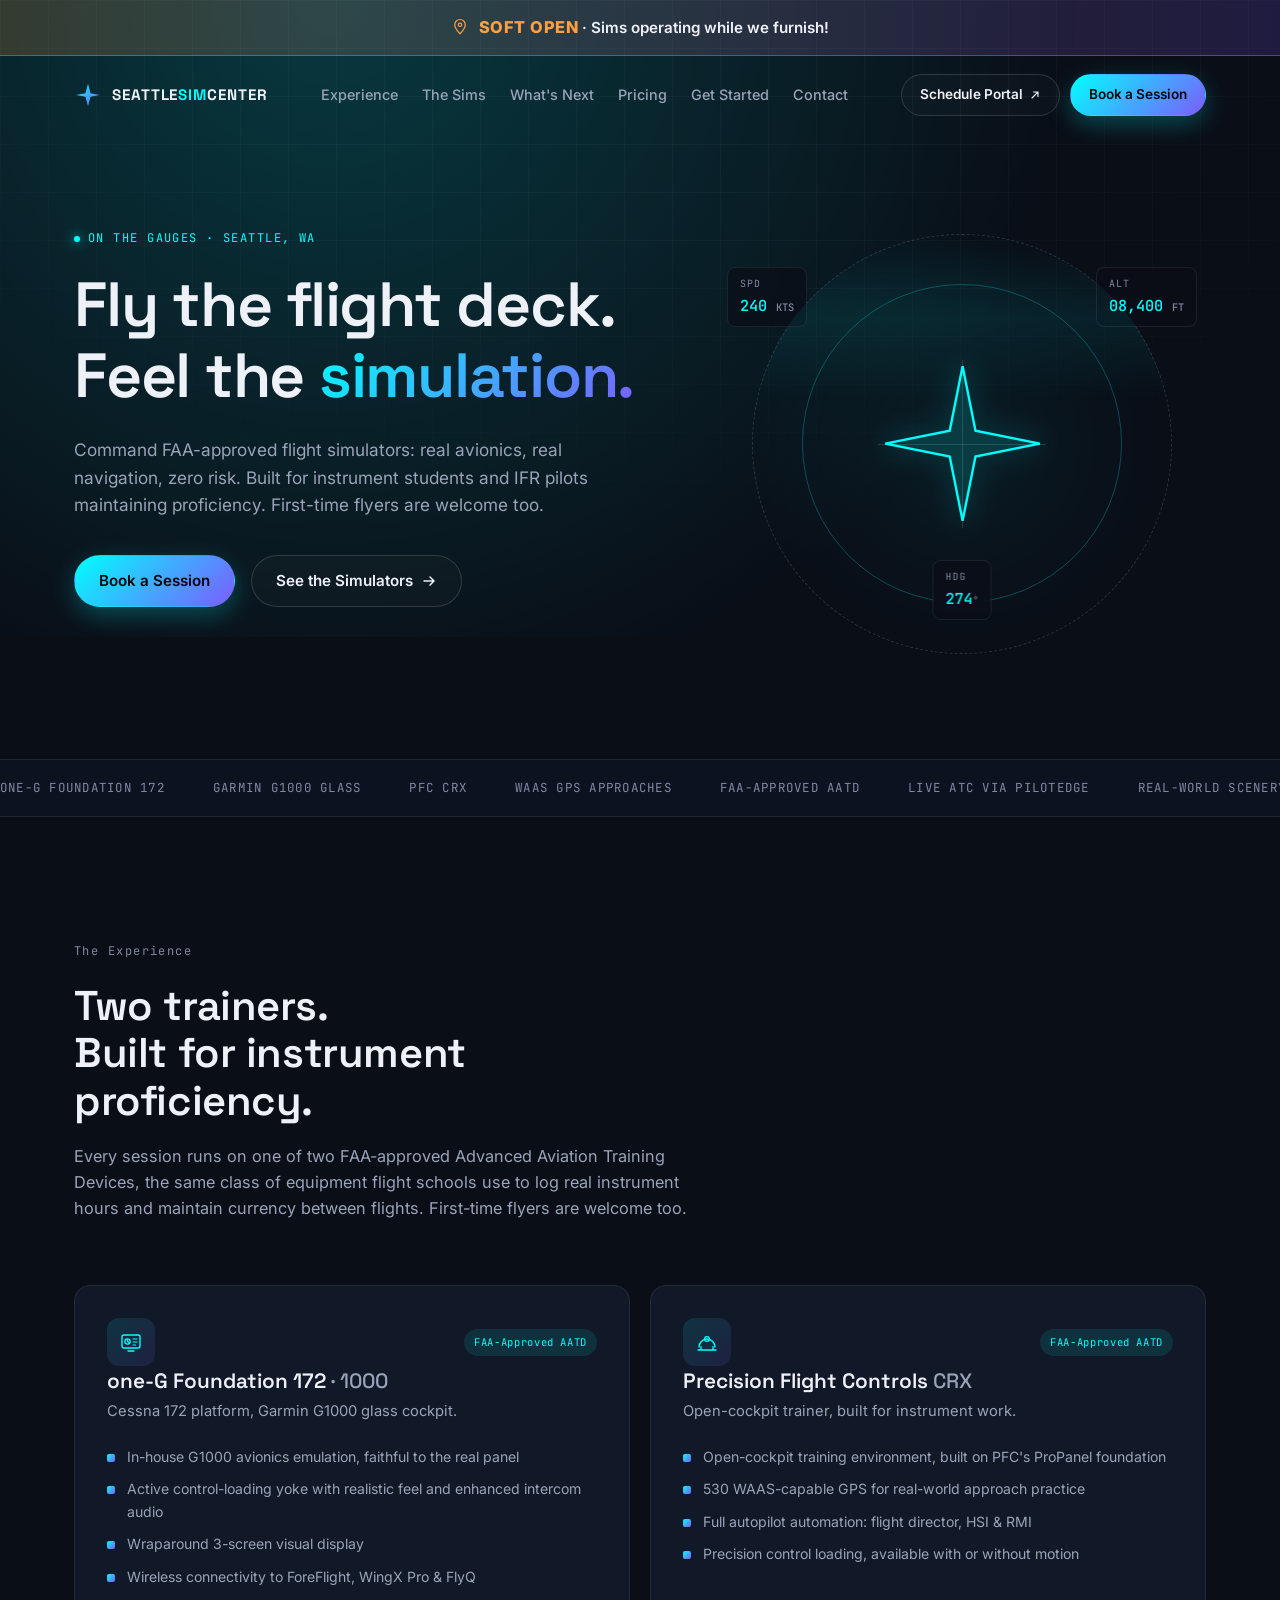
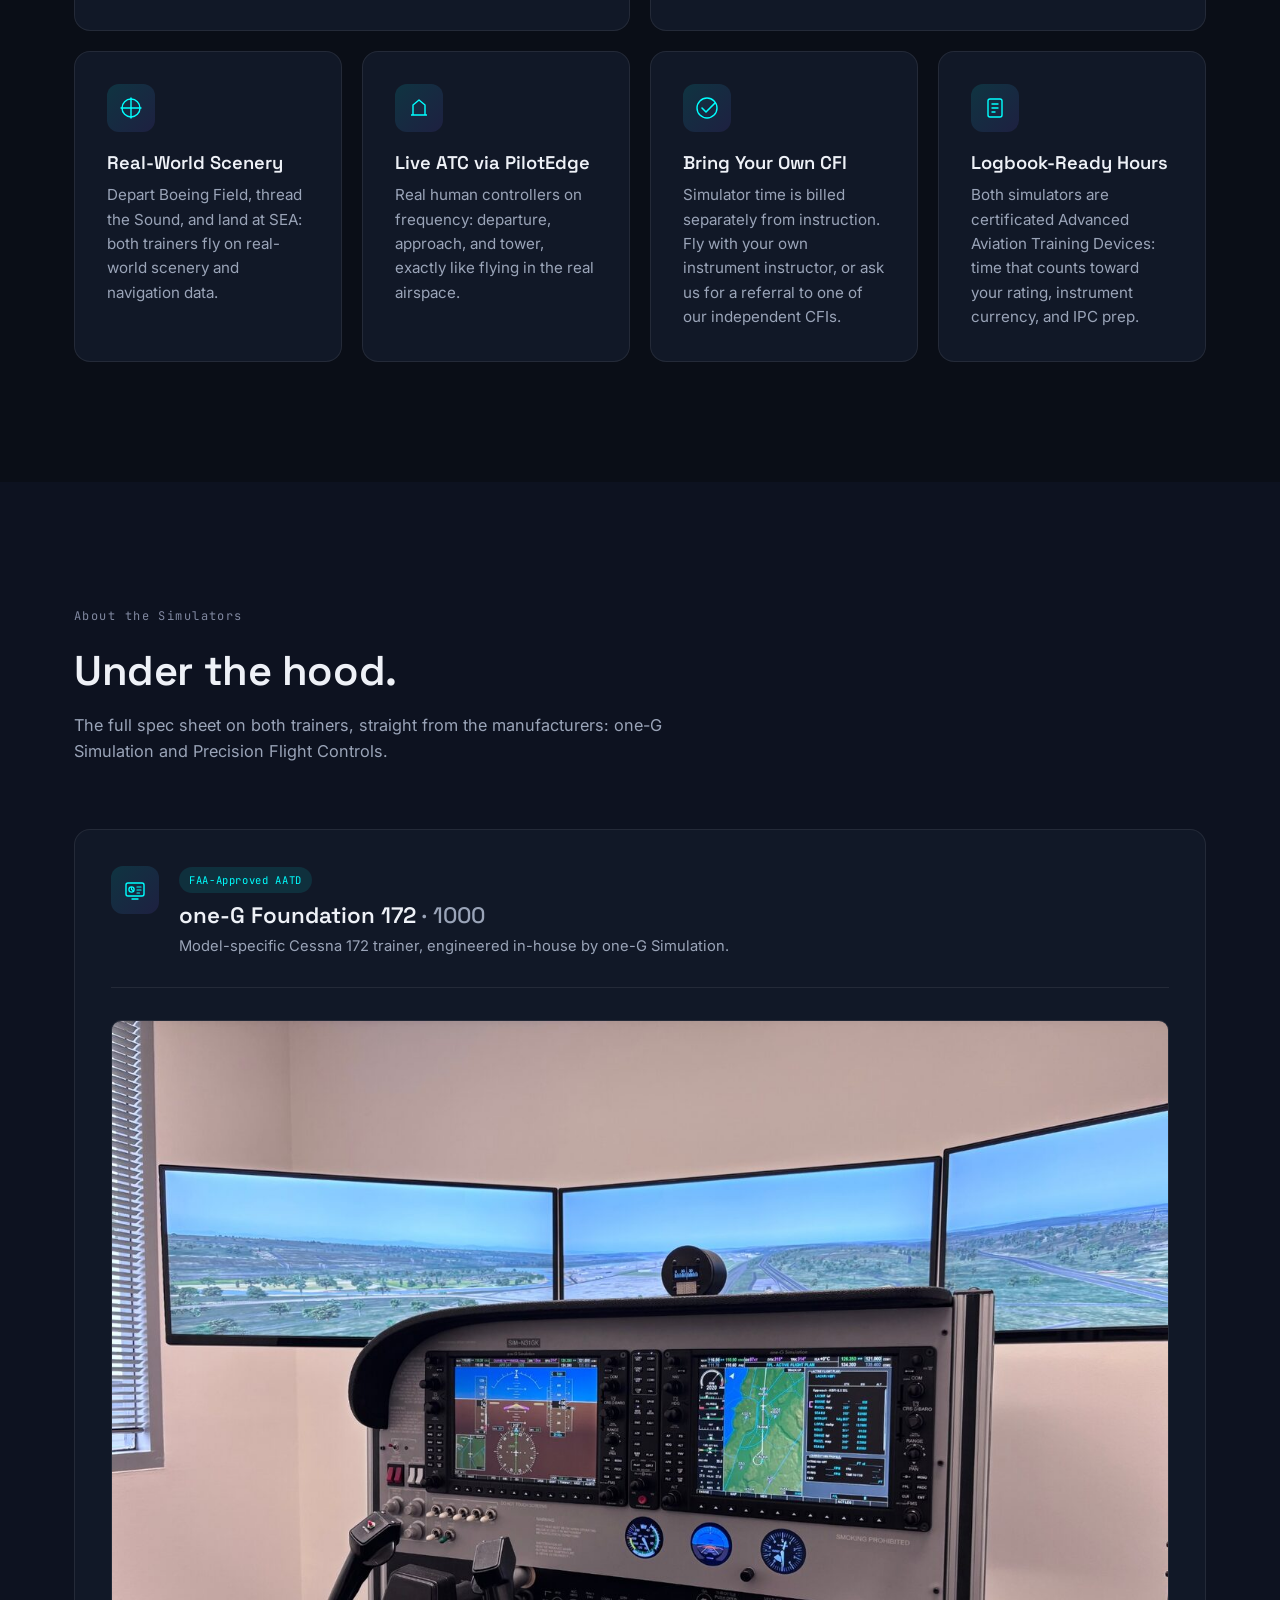
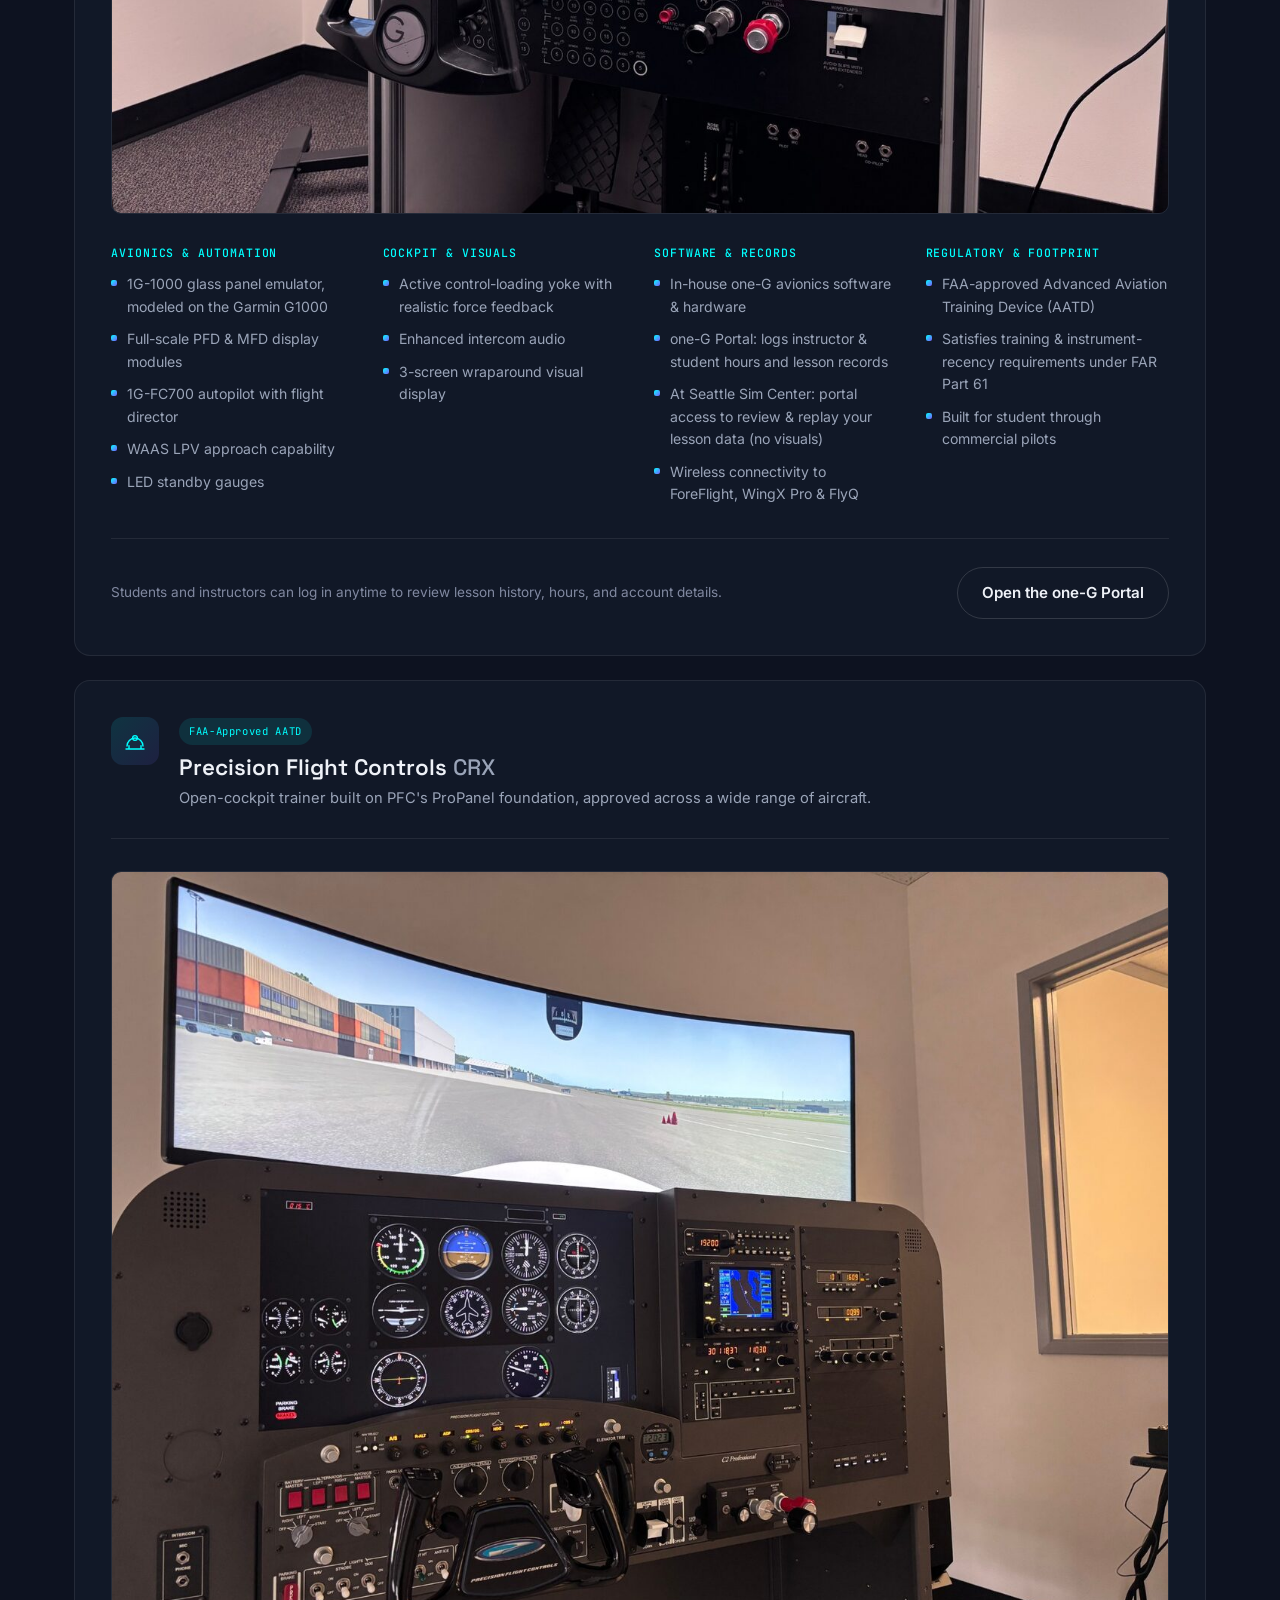
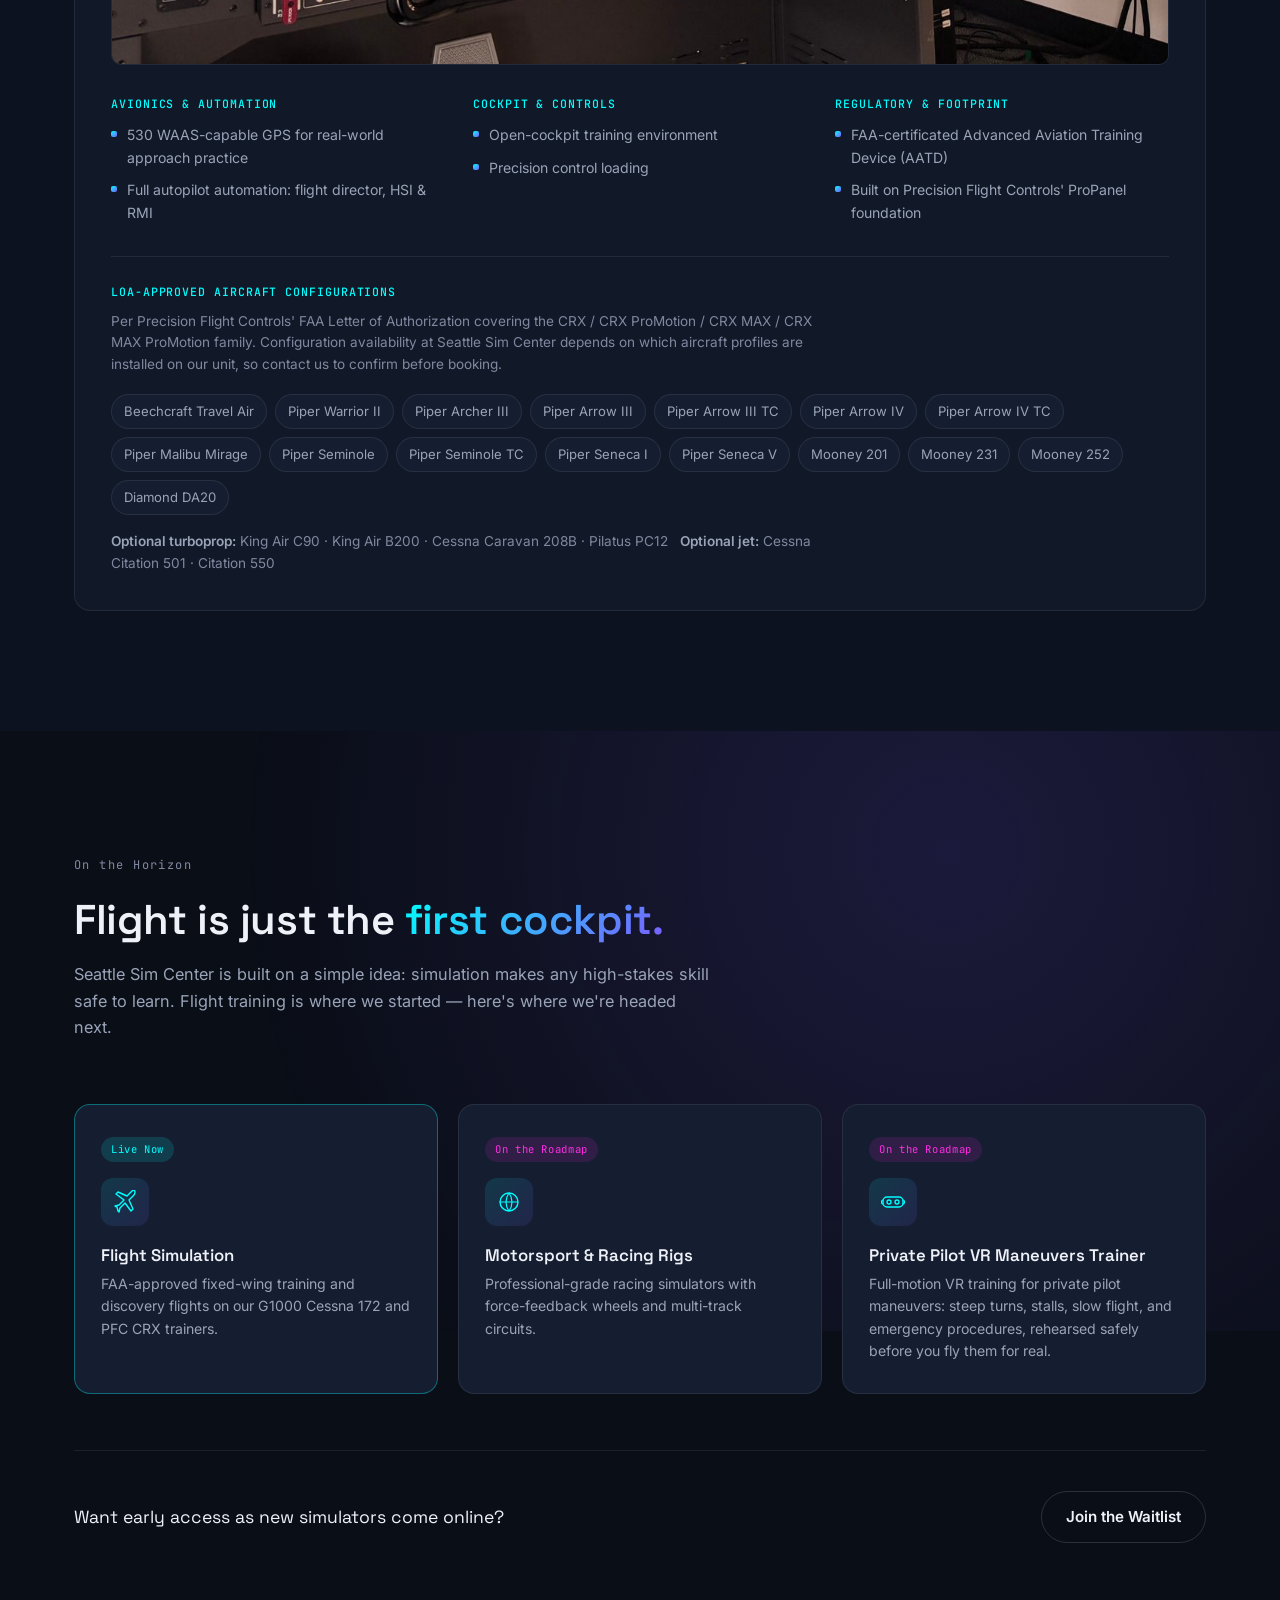
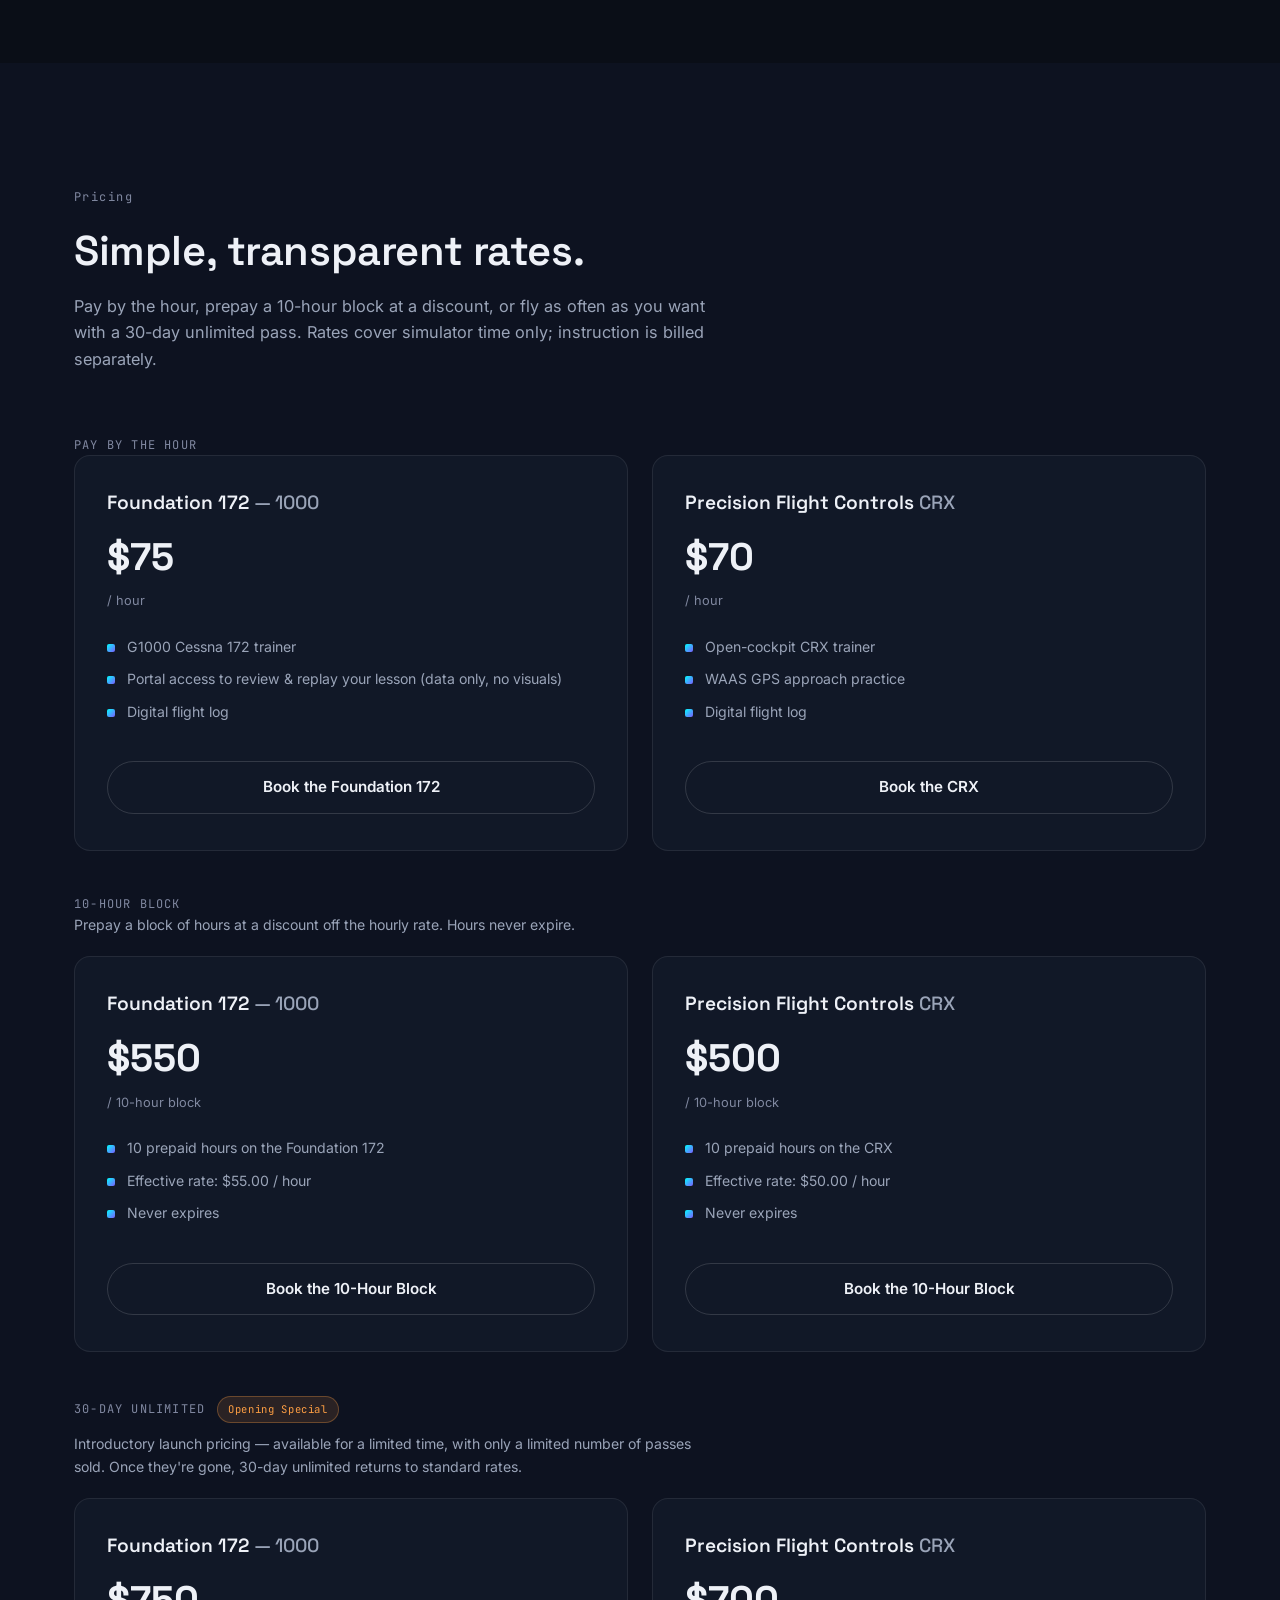
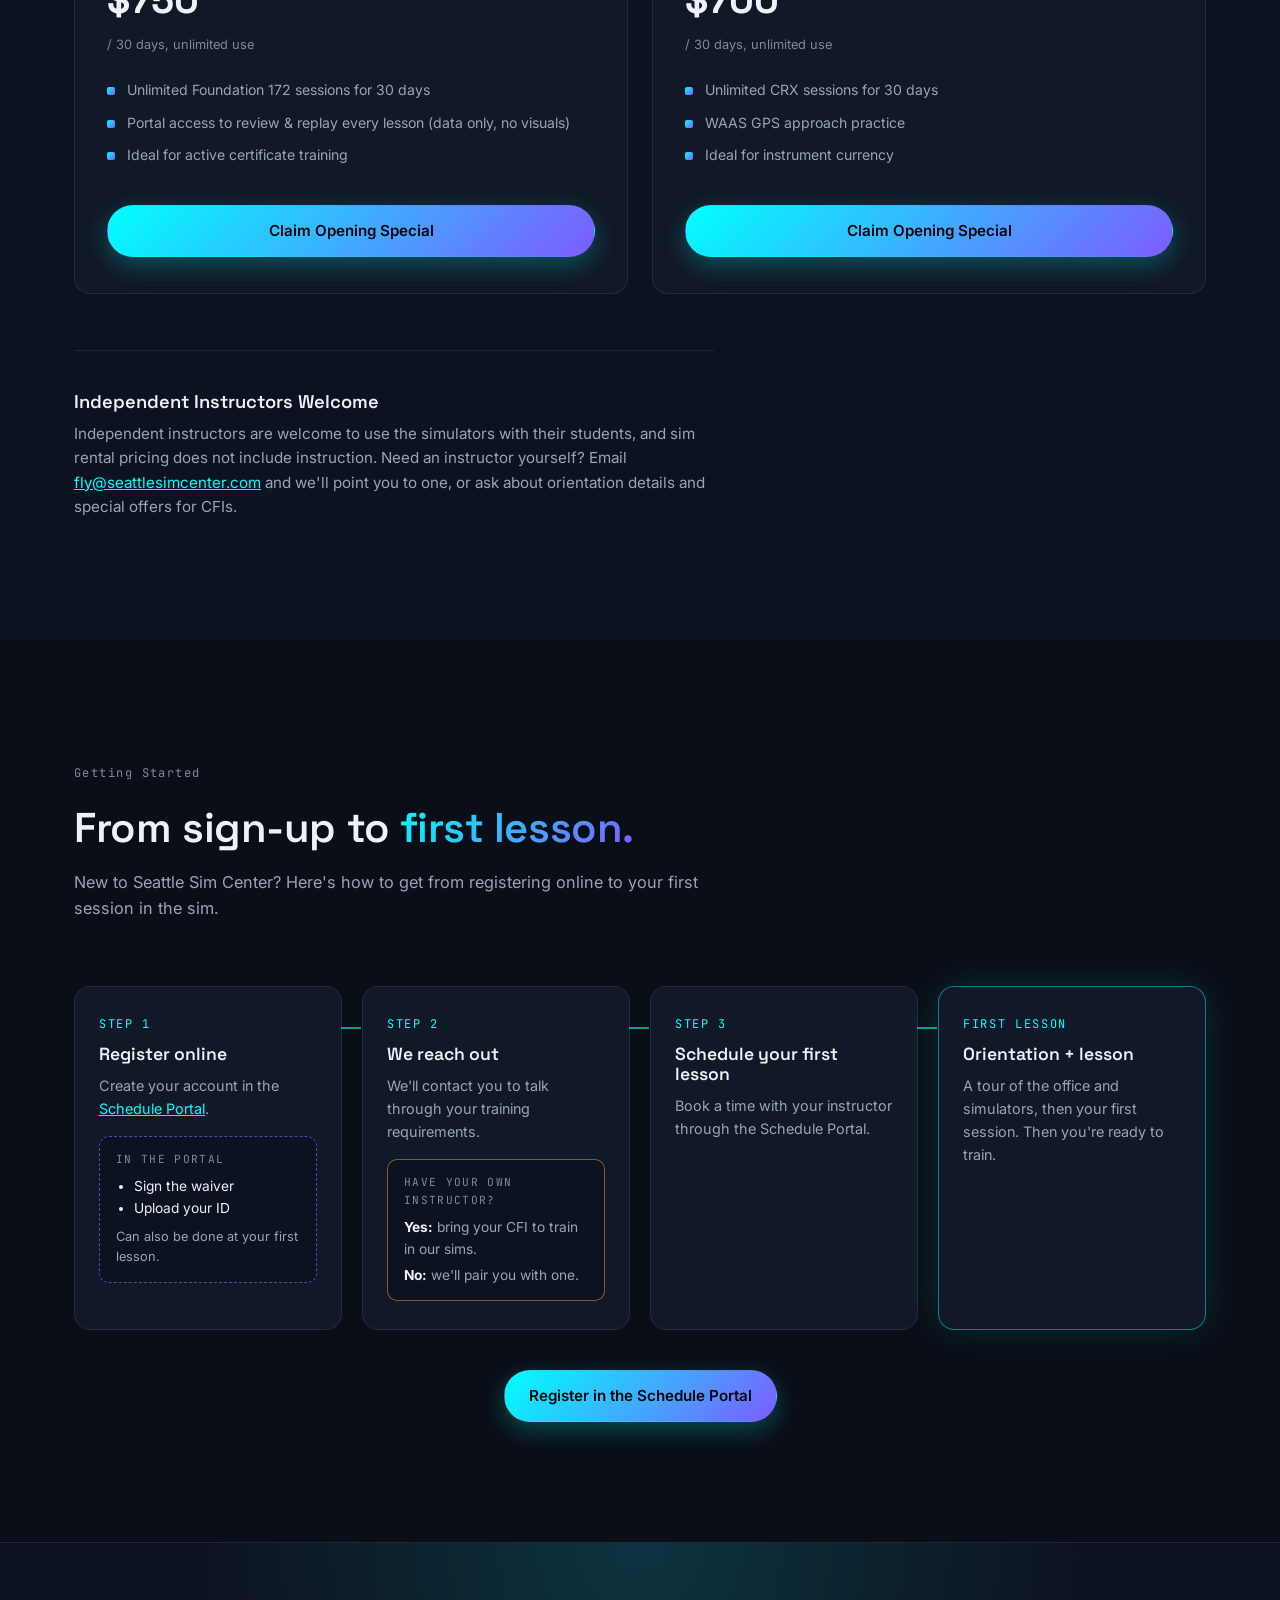
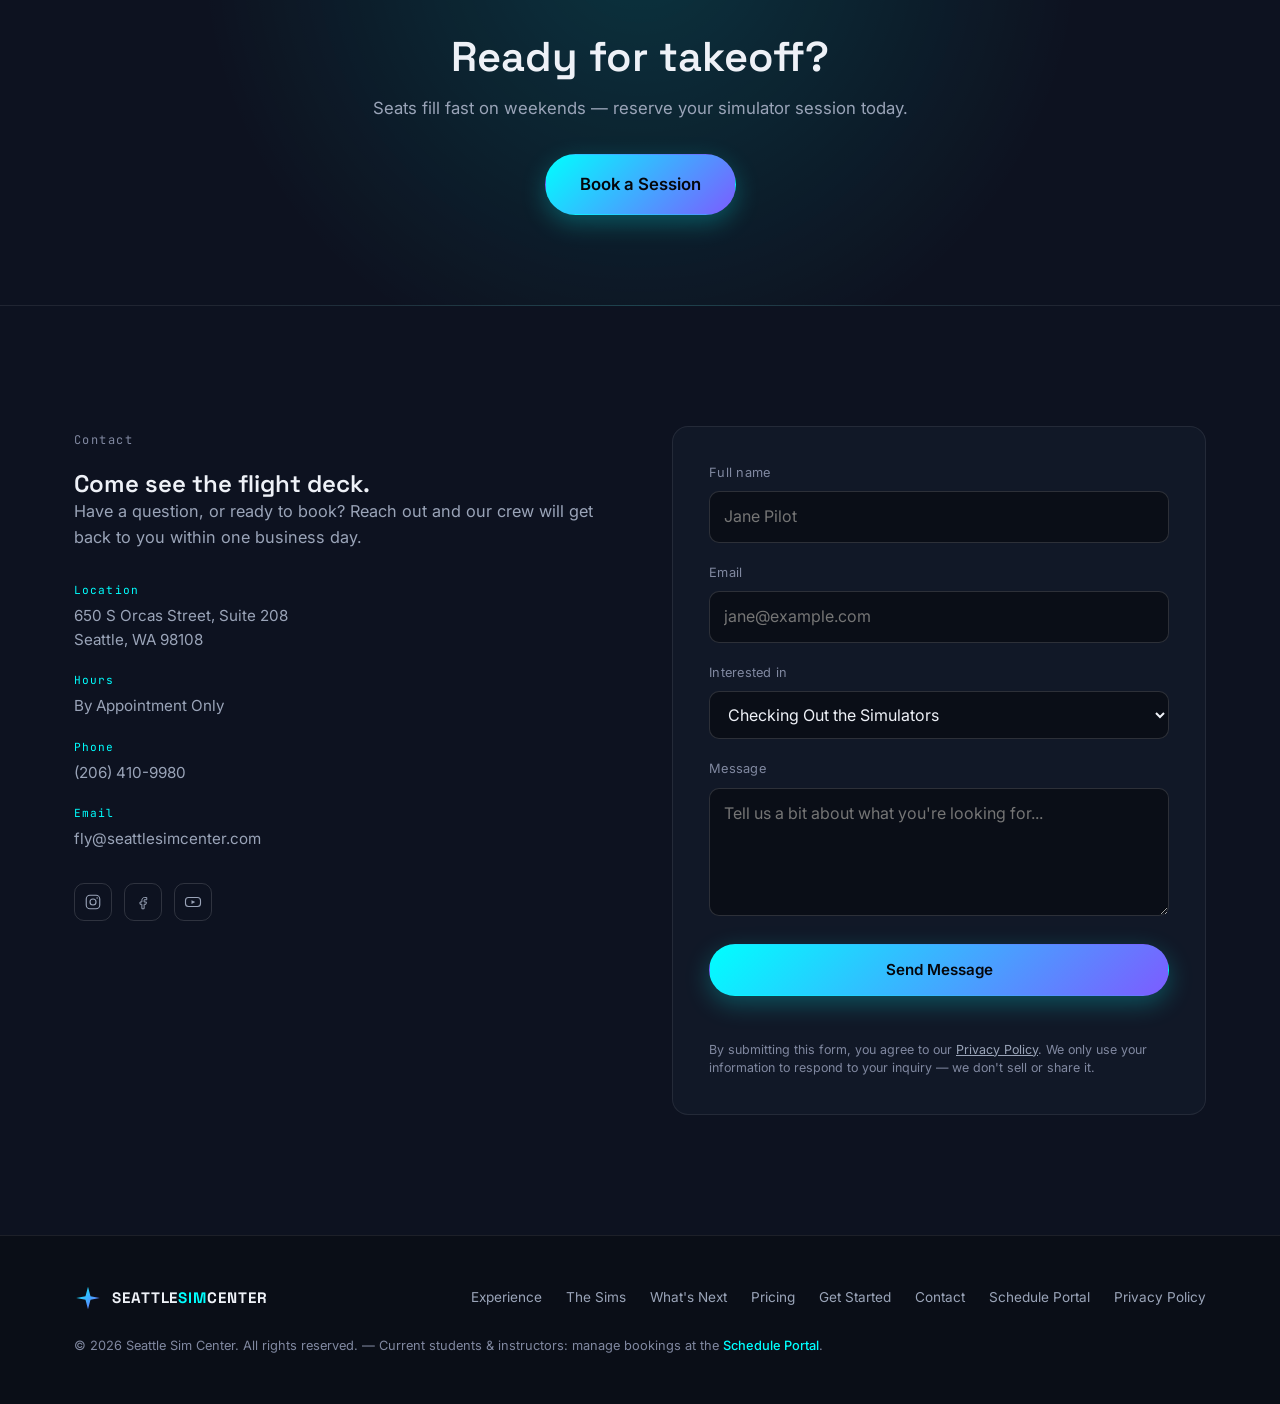
==== index.html @ 00d0ea6f "Add Getting Started section showing the new student sign-up flow Co-Authored-By: Claude Opus 5.5 <no" ====
<!doctype html>
<html lang="en">
<head>
<meta charset="UTF-8" />
<meta name="viewport" content="width=device-width, initial-scale=1.0" />
<title>Seattle Sim Center | Instrument Flight Simulator Training</title>
<meta name="description" content="Seattle Sim Center offers FAA-approved flight simulator training built for instrument students and IFR-rated pilots maintaining proficiency, with discovery flights available too — more simulator experiences on the horizon." />
<link rel="icon" href="data:image/svg+xml,%3Csvg xmlns='http://www.w3.org/2000/svg' viewBox='0 0 100 100'%3E%3Crect width='100' height='100' rx='20' fill='%230a0e17'/%3E%3Cpath d='M50 15 L58 45 L88 50 L58 55 L50 85 L42 55 L12 50 L42 45 Z' fill='%2300ffff'/%3E%3C/svg%3E" />
<link rel="preconnect" href="https://fonts.googleapis.com" />
<link rel="preconnect" href="https://fonts.gstatic.com" crossorigin />
<link href="https://fonts.googleapis.com/css2?family=Space+Grotesk:wght@400;500;600;700&family=Inter:wght@400;500;600;700&family=JetBrains+Mono:wght@400;500&display=swap" rel="stylesheet" />
<link rel="stylesheet" href="styles.css" />
</head>
<body>

<div class="grid-overlay" aria-hidden="true"></div>

<!-- Temporary — remove once furnishing is complete -->
<div class="announce-bar" id="announce-bar" role="note">
  <div class="container announce-inner">
    <svg class="announce-icon" width="18" height="18" viewBox="0 0 24 24" fill="none" aria-hidden="true">
      <path d="M12 21s7-7.2 7-12A7 7 0 105 9c0 4.8 7 12 7 12z" stroke="currentColor" stroke-width="1.6" stroke-linejoin="round"/>
      <circle cx="12" cy="9" r="2.3" stroke="currentColor" stroke-width="1.6"/>
    </svg>
    <p><strong>Soft Open</strong> &middot; Sims operating while we furnish!</p>
  </div>
</div>

<header class="site-header" id="site-header">
  <div class="container header-inner">
    <a href="#top" class="brand">
      <span class="brand-mark" aria-hidden="true">
        <svg viewBox="0 0 100 100" fill="none" xmlns="http://www.w3.org/2000/svg">
          <path d="M50 10 L59 44 L92 50 L59 56 L50 90 L41 56 L8 50 L41 44 Z" fill="url(#gradMark)"/>
          <defs>
            <linearGradient id="gradMark" x1="8" y1="10" x2="92" y2="90" gradientUnits="userSpaceOnUse">
              <stop stop-color="#00ffff"/>
              <stop offset="1" stop-color="#7c5cff"/>
            </linearGradient>
          </defs>
        </svg>
      </span>
      <span class="brand-text">SEATTLE<span class="brand-accent">SIM</span>CENTER</span>
    </a>

    <nav class="main-nav" id="main-nav">
      <a href="#experience">Experience</a>
      <a href="#about-sims">The Sims</a>
      <a href="#horizon">What's Next</a>
      <a href="#pricing">Pricing</a>
      <a href="#get-started">Get Started</a>
      <a href="#contact">Contact</a>
      <a href="https://schedule.seattlesimcenter.com" target="_blank" rel="noopener noreferrer" class="nav-schedule-mobile">Schedule Portal <span class="external-hint">(students &amp; instructors)</span></a>
      <a href="#contact" class="btn btn-primary btn-sm nav-cta-mobile">Book a Session</a>
    </nav>

    <div class="header-actions">
      <a href="https://schedule.seattlesimcenter.com" target="_blank" rel="noopener noreferrer" class="btn btn-ghost btn-sm header-schedule">
        Schedule Portal
        <svg width="12" height="12" viewBox="0 0 16 16" fill="none" aria-hidden="true"><path d="M6 4h6v6M12 4L4 12" stroke="currentColor" stroke-width="1.5" stroke-linecap="round" stroke-linejoin="round"/></svg>
      </a>
      <a href="#contact" class="btn btn-primary btn-sm header-cta">Book a Session</a>
      <button class="nav-toggle" id="nav-toggle" aria-label="Toggle navigation" aria-expanded="false" aria-controls="main-nav">
        <span></span><span></span><span></span>
      </button>
    </div>
  </div>
</header>

<main id="top">

  <!-- HERO -->
  <section class="hero">
    <div class="hero-glow" aria-hidden="true"></div>
    <div class="container hero-inner">
      <div class="hero-copy reveal">
        <p class="eyebrow"><span class="dot"></span>ON THE GAUGES &middot; SEATTLE, WA</p>
        <h1>Fly the flight deck.<br> Feel the <span class="text-gradient">simulation.</span></h1>
        <p class="hero-sub">
          Command FAA-approved flight simulators: real avionics, real navigation,
          zero risk. Built for instrument students and IFR pilots maintaining
          proficiency. First-time flyers are welcome too.
        </p>
        <div class="hero-actions">
          <a href="#contact" class="btn btn-primary">Book a Session</a>
          <a href="#experience" class="btn btn-ghost">
            <span>See the Simulators</span>
            <svg width="16" height="16" viewBox="0 0 16 16" fill="none"><path d="M3 8h10M9 4l4 4-4 4" stroke="currentColor" stroke-width="1.5" stroke-linecap="round" stroke-linejoin="round"/></svg>
          </a>
        </div>
      </div>

      <div class="hero-visual reveal" aria-hidden="true">
        <div class="hud-panel">
          <div class="hud-ring hud-ring-outer"></div>
          <div class="hud-ring hud-ring-mid"></div>
          <div class="hud-crosshair">
            <span></span><span></span>
          </div>
          <svg class="hud-plane" viewBox="0 0 120 120" fill="none">
            <path d="M60 12 L68 52 L108 60 L68 68 L60 108 L52 68 L12 60 L52 52 Z" stroke="#00ffff" stroke-width="1.5" fill="rgba(0,255,255,0.08)"/>
          </svg>
          <div class="hud-readout hud-readout-1">
            <span class="label">SPD</span>
            <span class="value">240 <small>KTS</small></span>
          </div>
          <div class="hud-readout hud-readout-2">
            <span class="label">ALT</span>
            <span class="value">08,400 <small>FT</small></span>
          </div>
          <div class="hud-readout hud-readout-3">
            <span class="label">HDG</span>
            <span class="value">274<small>&deg;</small></span>
          </div>
          <div class="hud-scanline"></div>
        </div>
      </div>
    </div>

    <div class="hero-marquee" aria-hidden="true">
      <div class="marquee-track">
        <span>ONE-G FOUNDATION 172</span><span>GARMIN G1000 GLASS</span><span>PFC CRX</span><span>WAAS GPS APPROACHES</span>
        <span>FAA-APPROVED AATD</span><span>LIVE ATC VIA PILOTEDGE</span><span>REAL-WORLD SCENERY</span>
        <span>ONE-G FOUNDATION 172</span><span>GARMIN G1000 GLASS</span><span>PFC CRX</span><span>WAAS GPS APPROACHES</span>
        <span>FAA-APPROVED AATD</span><span>LIVE ATC VIA PILOTEDGE</span><span>REAL-WORLD SCENERY</span>
      </div>
    </div>
  </section>

  <!-- EXPERIENCE -->
  <section id="experience" class="section">
    <div class="container">
      <div class="section-head reveal">
        <p class="eyebrow eyebrow-alt">The Experience</p>
        <h2>Two trainers. <br class="br-desktop">Built for instrument proficiency.</h2>
        <p class="section-sub">Every session runs on one of two FAA-approved Advanced Aviation Training Devices, the same class of equipment flight schools use to log real instrument hours and maintain currency between flights. First-time flyers are welcome too.</p>
      </div>

      <div class="sim-grid">
        <article class="sim-card reveal">
          <div class="sim-card-head">
            <div class="card-icon">
              <svg width="24" height="24" viewBox="0 0 24 24" fill="none"><rect x="3" y="5" width="18" height="13" rx="2" stroke="currentColor" stroke-width="1.4"/><circle cx="8.5" cy="11.5" r="2.6" stroke="currentColor" stroke-width="1.3"/><path d="M8.5 9.6V11.5L10 12.6" stroke="currentColor" stroke-width="1.2" stroke-linecap="round"/><path d="M14 9h4M14 12h4M14 15h2.5" stroke="currentColor" stroke-width="1.2" stroke-linecap="round"/><path d="M9 21h6" stroke="currentColor" stroke-width="1.4" stroke-linecap="round"/></svg>
            </div>
            <span class="sim-badge">FAA-Approved AATD</span>
          </div>
          <h3>one-G Foundation 172 <span class="sim-model">&middot; 1000</span></h3>
          <p class="sim-tagline">Cessna 172 platform, Garmin G1000 glass cockpit.</p>
          <ul class="program-list">
            <li>In-house G1000 avionics emulation, faithful to the real panel</li>
            <li>Active control-loading yoke with realistic feel and enhanced intercom audio</li>
            <li>Wraparound 3-screen visual display</li>
            <li>Wireless connectivity to ForeFlight, WingX Pro &amp; FlyQ</li>
          </ul>
        </article>

        <article class="sim-card reveal">
          <div class="sim-card-head">
            <div class="card-icon">
              <svg width="24" height="24" viewBox="0 0 24 24" fill="none"><path d="M4 17c0-4 3.5-8 8-8s8 4 8 8" stroke="currentColor" stroke-width="1.4" stroke-linecap="round"/><circle cx="12" cy="9" r="2.4" stroke="currentColor" stroke-width="1.3"/><path d="M3 20h18M6 20v-3.4M18 20v-3.4" stroke="currentColor" stroke-width="1.4" stroke-linecap="round"/></svg>
            </div>
            <span class="sim-badge">FAA-Approved AATD</span>
          </div>
          <h3>Precision Flight Controls <span class="sim-model">CRX</span></h3>
          <p class="sim-tagline">Open-cockpit trainer, built for instrument work.</p>
          <ul class="program-list">
            <li>Open-cockpit training environment, built on PFC's ProPanel foundation</li>
            <li>530 WAAS-capable GPS for real-world approach practice</li>
            <li>Full autopilot automation: flight director, HSI &amp; RMI</li>
            <li>Precision control loading, available with or without motion</li>
          </ul>
        </article>
      </div>

      <div class="experience-grid experience-grid-support">
        <div class="experience-card reveal">
          <div class="card-icon">
            <svg width="24" height="24" viewBox="0 0 24 24" fill="none"><path d="M12 2v20M2 12h20" stroke="currentColor" stroke-width="1.4" stroke-linecap="round"/><circle cx="12" cy="12" r="9" stroke="currentColor" stroke-width="1.4"/></svg>
          </div>
          <h3>Real-World Scenery</h3>
          <p>Depart Boeing Field, thread the Sound, and land at SEA: both trainers fly on real-world scenery and navigation data.</p>
        </div>
        <div class="experience-card reveal">
          <div class="card-icon">
            <svg width="24" height="24" viewBox="0 0 24 24" fill="none"><path d="M4 19h16M6 19V9l6-5 6 5v10" stroke="currentColor" stroke-width="1.4" stroke-linejoin="round"/></svg>
          </div>
          <h3>Live ATC via PilotEdge</h3>
          <p>Real human controllers on frequency: departure, approach, and tower, exactly like flying in the real airspace.</p>
        </div>
        <div class="experience-card reveal">
          <div class="card-icon">
            <svg width="24" height="24" viewBox="0 0 24 24" fill="none"><path d="M20 7l-9 9-4-4" stroke="currentColor" stroke-width="1.6" stroke-linecap="round" stroke-linejoin="round"/><circle cx="12" cy="12" r="10" stroke="currentColor" stroke-width="1.4"/></svg>
          </div>
          <h3>Bring Your Own CFI</h3>
          <p>Simulator time is billed separately from instruction. Fly with your own instrument instructor, or ask us for a referral to one of our independent CFIs.</p>
        </div>
        <div class="experience-card reveal">
          <div class="card-icon">
            <svg width="24" height="24" viewBox="0 0 24 24" fill="none"><rect x="5" y="3" width="14" height="18" rx="2" stroke="currentColor" stroke-width="1.4"/><path d="M9 8h6M9 12h6M9 16h3" stroke="currentColor" stroke-width="1.4" stroke-linecap="round"/></svg>
          </div>
          <h3>Logbook-Ready Hours</h3>
          <p>Both simulators are certificated Advanced Aviation Training Devices: time that counts toward your rating, instrument currency, and IPC prep.</p>
        </div>
      </div>
    </div>
  </section>

  <!-- ABOUT THE SIMULATORS -->
  <section id="about-sims" class="section section-alt">
    <div class="container">
      <div class="section-head reveal">
        <p class="eyebrow eyebrow-alt">About the Simulators</p>
        <h2>Under the hood.</h2>
        <p class="section-sub">The full spec sheet on both trainers, straight from the manufacturers: one-G Simulation and Precision Flight Controls.</p>
      </div>

      <div class="deepdive-panel reveal">
        <div class="deepdive-head">
          <div class="card-icon">
            <svg width="24" height="24" viewBox="0 0 24 24" fill="none"><rect x="3" y="5" width="18" height="13" rx="2" stroke="currentColor" stroke-width="1.4"/><circle cx="8.5" cy="11.5" r="2.6" stroke="currentColor" stroke-width="1.3"/><path d="M8.5 9.6V11.5L10 12.6" stroke="currentColor" stroke-width="1.2" stroke-linecap="round"/><path d="M14 9h4M14 12h4M14 15h2.5" stroke="currentColor" stroke-width="1.2" stroke-linecap="round"/><path d="M9 21h6" stroke="currentColor" stroke-width="1.4" stroke-linecap="round"/></svg>
          </div>
          <div>
            <span class="sim-badge">FAA-Approved AATD</span>
            <h3>one-G Foundation 172 <span class="sim-model">&middot; 1000</span></h3>
            <p class="sim-tagline">Model-specific Cessna 172 trainer, engineered in-house by one-G Simulation.</p>
          </div>
        </div>

        <div class="deepdive-media">
          <img src="images/foundation172-cockpit.jpg" alt="one-G Foundation 172 cockpit at Seattle Sim Center, with dual G1000-style displays and wraparound visual display" loading="lazy" width="1400" height="1050" />
        </div>

        <div class="deepdive-specs">
          <div class="spec-group">
            <h4>Avionics &amp; Automation</h4>
            <ul>
              <li>1G-1000 glass panel emulator, modeled on the Garmin G1000</li>
              <li>Full-scale PFD &amp; MFD display modules</li>
              <li>1G-FC700 autopilot with flight director</li>
              <li>WAAS LPV approach capability</li>
              <li>LED standby gauges</li>
            </ul>
          </div>
          <div class="spec-group">
            <h4>Cockpit &amp; Visuals</h4>
            <ul>
              <li>Active control-loading yoke with realistic force feedback</li>
              <li>Enhanced intercom audio</li>
              <li>3-screen wraparound visual display</li>
            </ul>
          </div>
          <div class="spec-group">
            <h4>Software &amp; Records</h4>
            <ul>
              <li>In-house one-G avionics software &amp; hardware</li>
              <li>one-G Portal: logs instructor &amp; student hours and lesson records</li>
              <li>At Seattle Sim Center: portal access to review &amp; replay your lesson data (no visuals)</li>
              <li>Wireless connectivity to ForeFlight, WingX Pro &amp; FlyQ</li>
            </ul>
          </div>
          <div class="spec-group">
            <h4>Regulatory &amp; Footprint</h4>
            <ul>
              <li>FAA-approved Advanced Aviation Training Device (AATD)</li>
              <li>Satisfies training &amp; instrument-recency requirements under FAR Part 61</li>
              <li>Built for student through commercial pilots</li>
            </ul>
          </div>
        </div>

        <div class="deepdive-footer">
          <p class="deepdive-note">Students and instructors can log in anytime to review lesson history, hours, and account details.</p>
          <a href="https://portal.flyone-g.com/" target="_blank" rel="noopener noreferrer" class="btn btn-outline">Open the one-G Portal</a>
        </div>
      </div>

      <div class="deepdive-panel reveal">
        <div class="deepdive-head">
          <div class="card-icon">
            <svg width="24" height="24" viewBox="0 0 24 24" fill="none"><path d="M4 17c0-4 3.5-8 8-8s8 4 8 8" stroke="currentColor" stroke-width="1.4" stroke-linecap="round"/><circle cx="12" cy="9" r="2.4" stroke="currentColor" stroke-width="1.3"/><path d="M3 20h18M6 20v-3.4M18 20v-3.4" stroke="currentColor" stroke-width="1.4" stroke-linecap="round"/></svg>
          </div>
          <div>
            <span class="sim-badge">FAA-Approved AATD</span>
            <h3>Precision Flight Controls <span class="sim-model">CRX</span></h3>
            <p class="sim-tagline">Open-cockpit trainer built on PFC's ProPanel foundation, approved across a wide range of aircraft.</p>
          </div>
        </div>

        <div class="deepdive-media">
          <img src="images/crx-cockpit.jpg" alt="Precision Flight Controls CRX cockpit at Seattle Sim Center, with full instrument panel and curved visual display" loading="lazy" width="1400" height="1050" />
        </div>

        <div class="deepdive-specs deepdive-specs-3">
          <div class="spec-group">
            <h4>Avionics &amp; Automation</h4>
            <ul>
              <li>530 WAAS-capable GPS for real-world approach practice</li>
              <li>Full autopilot automation: flight director, HSI &amp; RMI</li>
            </ul>
          </div>
          <div class="spec-group">
            <h4>Cockpit &amp; Controls</h4>
            <ul>
              <li>Open-cockpit training environment</li>
              <li>Precision control loading</li>
            </ul>
          </div>
          <div class="spec-group">
            <h4>Regulatory &amp; Footprint</h4>
            <ul>
              <li>FAA-certificated Advanced Aviation Training Device (AATD)</li>
              <li>Built on Precision Flight Controls' ProPanel foundation</li>
            </ul>
          </div>
        </div>

        <div class="deepdive-aircraft">
          <h4>LOA-Approved Aircraft Configurations</h4>
          <p class="deepdive-note">Per Precision Flight Controls' FAA Letter of Authorization covering the CRX / CRX ProMotion / CRX MAX / CRX MAX ProMotion family. Configuration availability at Seattle Sim Center depends on which aircraft profiles are installed on our unit, so contact us to confirm before booking.</p>
          <div class="aircraft-tags">
            <span class="tag">Beechcraft Travel Air</span>
            <span class="tag">Piper Warrior II</span>
            <span class="tag">Piper Archer III</span>
            <span class="tag">Piper Arrow III</span>
            <span class="tag">Piper Arrow III TC</span>
            <span class="tag">Piper Arrow IV</span>
            <span class="tag">Piper Arrow IV TC</span>
            <span class="tag">Piper Malibu Mirage</span>
            <span class="tag">Piper Seminole</span>
            <span class="tag">Piper Seminole TC</span>
            <span class="tag">Piper Seneca I</span>
            <span class="tag">Piper Seneca V</span>
            <span class="tag">Mooney 201</span>
            <span class="tag">Mooney 231</span>
            <span class="tag">Mooney 252</span>
            <span class="tag">Diamond DA20</span>
          </div>
          <p class="deepdive-note deepdive-note-sub"><strong>Optional turboprop:</strong> King Air C90 &middot; King Air B200 &middot; Cessna Caravan 208B &middot; Pilatus PC12 &nbsp;&nbsp;<strong>Optional jet:</strong> Cessna Citation 501 &middot; Citation 550</p>
        </div>
      </div>
    </div>
  </section>

  <!-- HORIZON / FUTURE EXPANSION -->
  <section id="horizon" class="section horizon-section">
    <div class="horizon-glow" aria-hidden="true"></div>
    <div class="container">
      <div class="section-head reveal">
        <p class="eyebrow eyebrow-alt">On the Horizon</p>
        <h2>Flight is just the <span class="text-gradient">first cockpit.</span></h2>
        <p class="section-sub">Seattle Sim Center is built on a simple idea: simulation makes any high-stakes skill safe to learn. Flight training is where we started &mdash; here's where we're headed next.</p>
      </div>

      <div class="horizon-grid">
        <div class="horizon-card reveal is-live">
          <span class="horizon-status status-live">Live Now</span>
          <div class="card-icon">
            <svg width="24" height="24" viewBox="0 0 24 24" fill="none"><path d="M2 16l4-1 5-5-8-6 2-2 9 4 5-5c1-1 3-1 3 1s0 2-1 3l-5 5 4 9-2 2-6-8-5 5-1 4-1-1-1-4z" stroke="currentColor" stroke-width="1.4" stroke-linejoin="round"/></svg>
          </div>
          <h3>Flight Simulation</h3>
          <p>FAA-approved fixed-wing training and discovery flights on our G1000 Cessna 172 and PFC CRX trainers.</p>
        </div>

        <div class="horizon-card reveal is-future">
          <span class="horizon-status status-future">On the Roadmap</span>
          <div class="card-icon">
            <svg width="24" height="24" viewBox="0 0 24 24" fill="none"><circle cx="12" cy="12" r="9" stroke="currentColor" stroke-width="1.4"/><path d="M12 3a15 15 0 010 18M12 3a15 15 0 000 18M3 12h18" stroke="currentColor" stroke-width="1.2"/></svg>
          </div>
          <h3>Motorsport &amp; Racing Rigs</h3>
          <p>Professional-grade racing simulators with force-feedback wheels and multi-track circuits.</p>
        </div>

        <div class="horizon-card reveal is-future">
          <span class="horizon-status status-future">On the Roadmap</span>
          <div class="card-icon">
            <svg width="24" height="24" viewBox="0 0 24 24" fill="none"><rect x="2" y="7" width="20" height="10" rx="4" stroke="currentColor" stroke-width="1.4"/><circle cx="8" cy="12" r="2" stroke="currentColor" stroke-width="1.3"/><circle cx="16" cy="12" r="2" stroke="currentColor" stroke-width="1.3"/><path d="M2 10c-1 0-1.5 1-1.5 2s.5 2 1.5 2M22 10c1 0 1.5 1 1.5 2s-.5 2-1.5 2" stroke="currentColor" stroke-width="1.2" stroke-linecap="round"/></svg>
          </div>
          <h3>Private Pilot VR Maneuvers Trainer</h3>
          <p>Full-motion VR training for private pilot maneuvers: steep turns, stalls, slow flight, and emergency procedures, rehearsed safely before you fly them for real.</p>
        </div>
      </div>

      <div class="horizon-cta reveal">
        <p>Want early access as new simulators come online?</p>
        <a href="#contact" class="btn btn-outline">Join the Waitlist</a>
      </div>
    </div>
  </section>

  <!-- PRICING -->
  <section id="pricing" class="section section-alt">
    <div class="container">
      <div class="section-head reveal">
        <p class="eyebrow eyebrow-alt">Pricing</p>
        <h2>Simple, transparent rates.</h2>
        <p class="section-sub">Pay by the hour, prepay a 10-hour block at a discount, or fly as often as you want with a 30-day unlimited pass. Rates cover simulator time only; instruction is billed separately.</p>
      </div>

      <div class="pricing-tier">
        <p class="pricing-tier-label">PAY BY THE HOUR</p>
        <div class="pricing-grid">
          <div class="pricing-card reveal">
            <h3>Foundation 172 <span class="sim-model">&mdash; 1000</span></h3>
            <p class="price">$75<span>/ hour</span></p>
            <ul class="program-list">
              <li>G1000 Cessna 172 trainer</li>
              <li>Portal access to review &amp; replay your lesson (data only, no visuals)</li>
              <li>Digital flight log</li>
            </ul>
            <a href="#contact" class="btn btn-outline btn-block">Book the Foundation 172</a>
          </div>

          <div class="pricing-card reveal">
            <h3>Precision Flight Controls <span class="sim-model">CRX</span></h3>
            <p class="price">$70<span>/ hour</span></p>
            <ul class="program-list">
              <li>Open-cockpit CRX trainer</li>
              <li>WAAS GPS approach practice</li>
              <li>Digital flight log</li>
            </ul>
            <a href="#contact" class="btn btn-outline btn-block">Book the CRX</a>
          </div>
        </div>
      </div>

      <div class="pricing-tier">
        <p class="pricing-tier-label">10-HOUR BLOCK</p>
        <p class="pricing-tier-note">Prepay a block of hours at a discount off the hourly rate. Hours never expire.</p>
        <div class="pricing-grid">
          <div class="pricing-card reveal">
            <h3>Foundation 172 <span class="sim-model">&mdash; 1000</span></h3>
            <p class="price">$550<span>/ 10-hour block</span></p>
            <ul class="program-list">
              <li>10 prepaid hours on the Foundation 172</li>
              <li>Effective rate: $55.00 / hour</li>
              <li>Never expires</li>
            </ul>
            <a href="#contact" class="btn btn-outline btn-block">Book the 10-Hour Block</a>
          </div>

          <div class="pricing-card reveal">
            <h3>Precision Flight Controls <span class="sim-model">CRX</span></h3>
            <p class="price">$500<span>/ 10-hour block</span></p>
            <ul class="program-list">
              <li>10 prepaid hours on the CRX</li>
              <li>Effective rate: $50.00 / hour</li>
              <li>Never expires</li>
            </ul>
            <a href="#contact" class="btn btn-outline btn-block">Book the 10-Hour Block</a>
          </div>
        </div>
      </div>

      <div class="pricing-tier">
        <div class="pricing-tier-heading">
          <p class="pricing-tier-label">30-DAY UNLIMITED</p>
          <span class="promo-badge">Opening Special</span>
        </div>
        <p class="pricing-tier-note">Introductory launch pricing &mdash; available for a limited time, with only a limited number of passes sold. Once they're gone, 30-day unlimited returns to standard rates.</p>
        <div class="pricing-grid">
          <div class="pricing-card reveal">
            <h3>Foundation 172 <span class="sim-model">&mdash; 1000</span></h3>
            <p class="price">$750<span>/ 30 days, unlimited use</span></p>
            <ul class="program-list">
              <li>Unlimited Foundation 172 sessions for 30 days</li>
              <li>Portal access to review &amp; replay every lesson (data only, no visuals)</li>
              <li>Ideal for active certificate training</li>
            </ul>
            <a href="#contact" class="btn btn-primary btn-block">Claim Opening Special</a>
          </div>

          <div class="pricing-card reveal">
            <h3>Precision Flight Controls <span class="sim-model">CRX</span></h3>
            <p class="price">$700<span>/ 30 days, unlimited use</span></p>
            <ul class="program-list">
              <li>Unlimited CRX sessions for 30 days</li>
              <li>WAAS GPS approach practice</li>
              <li>Ideal for instrument currency</li>
            </ul>
            <a href="#contact" class="btn btn-primary btn-block">Claim Opening Special</a>
          </div>
        </div>
      </div>

      <div class="instructor-note reveal">
        <h3>Independent Instructors Welcome</h3>
        <p>Independent instructors are welcome to use the simulators with their students, and sim rental pricing does not include instruction. Need an instructor yourself? Email <a href="mailto:fly@seattlesimcenter.com">fly@seattlesimcenter.com</a> and we'll point you to one, or ask about orientation details and special offers for CFIs.</p>
      </div>
    </div>
  </section>

  <!-- GETTING STARTED -->
  <section id="get-started" class="section">
    <div class="container">
      <div class="section-head reveal">
        <p class="eyebrow eyebrow-alt">Getting Started</p>
        <h2>From sign-up to <span class="text-gradient">first lesson.</span></h2>
        <p class="section-sub">New to Seattle Sim Center? Here's how to get from registering online to your first session in the sim.</p>
      </div>

      <ol class="steps">
        <li class="step reveal">
          <span class="step-num">Step 1</span>
          <h3>Register online</h3>
          <p>Create your account in the <a href="https://schedule.seattlesimcenter.com" target="_blank" rel="noopener noreferrer">Schedule Portal</a>.</p>
          <div class="step-sub">
            <p class="step-sub-label">In the portal</p>
            <ul>
              <li>Sign the waiver</li>
              <li>Upload your ID</li>
            </ul>
            <p class="step-sub-note">Can also be done at your first lesson.</p>
          </div>
        </li>

        <li class="step reveal">
          <span class="step-num">Step 2</span>
          <h3>We reach out</h3>
          <p>We'll contact you to talk through your training requirements.</p>
          <div class="step-branch">
            <p class="step-sub-label">Have your own instructor?</p>
            <p><strong>Yes:</strong> bring your CFI to train in our sims.</p>
            <p><strong>No:</strong> we'll pair you with one.</p>
          </div>
        </li>

        <li class="step reveal">
          <span class="step-num">Step 3</span>
          <h3>Schedule your first lesson</h3>
          <p>Book a time with your instructor through the Schedule Portal.</p>
        </li>

        <li class="step step-final reveal">
          <span class="step-num">First Lesson</span>
          <h3>Orientation + lesson</h3>
          <p>A tour of the office and simulators, then your first session. Then you're ready to train.</p>
        </li>
      </ol>

      <div class="steps-cta reveal">
        <a href="https://schedule.seattlesimcenter.com" target="_blank" rel="noopener noreferrer" class="btn btn-primary">Register in the Schedule Portal</a>
      </div>
    </div>
  </section>

  <!-- CTA BANNER -->
  <section class="cta-banner">
    <div class="container cta-banner-inner reveal">
      <h2>Ready for takeoff?</h2>
      <p>Seats fill fast on weekends &mdash; reserve your simulator session today.</p>
      <a href="#contact" class="btn btn-primary btn-lg">Book a Session</a>
    </div>
  </section>

  <!-- CONTACT -->
  <section id="contact" class="section section-alt">
    <div class="container contact-grid">
      <div class="contact-info reveal">
        <p class="eyebrow eyebrow-alt">Contact</p>
        <h2>Come see the flight deck.</h2>
        <p class="section-sub">Have a question, or ready to book? Reach out and our crew will get back to you within one business day.</p>

        <ul class="contact-details">
          <li>
            <span class="contact-label">Location</span>
            <span>650 S Orcas Street, Suite 208<br>Seattle, WA 98108</span>
          </li>
          <li>
            <span class="contact-label">Hours</span>
            <span>By Appointment Only</span>
          </li>
          <li>
            <span class="contact-label">Phone</span>
            <span><a href="tel:+12064109980">(206) 410-9980</a></span>
          </li>
          <li>
            <span class="contact-label">Email</span>
            <span><a href="mailto:fly@seattlesimcenter.com">fly@seattlesimcenter.com</a></span>
          </li>
        </ul>

        <div class="social-row">
          <a href="#" aria-label="Instagram" class="social-icon">
            <svg width="18" height="18" viewBox="0 0 24 24" fill="none"><rect x="3" y="3" width="18" height="18" rx="5" stroke="currentColor" stroke-width="1.5"/><circle cx="12" cy="12" r="4" stroke="currentColor" stroke-width="1.5"/><circle cx="17.5" cy="6.5" r="1" fill="currentColor"/></svg>
          </a>
          <a href="#" aria-label="Facebook" class="social-icon">
            <svg width="18" height="18" viewBox="0 0 24 24" fill="none"><path d="M14 9h3V6h-3c-2 0-3.5 1.5-3.5 3.5V12H8v3h2.5v6h3v-6H16l.5-3h-3V9.8c0-.5.2-.8.8-.8z" stroke="currentColor" stroke-width="1.3" stroke-linejoin="round"/></svg>
          </a>
          <a href="#" aria-label="YouTube" class="social-icon">
            <svg width="18" height="18" viewBox="0 0 24 24" fill="none"><rect x="2" y="6" width="20" height="12" rx="4" stroke="currentColor" stroke-width="1.5"/><path d="M10 9.5l5 2.5-5 2.5z" fill="currentColor"/></svg>
          </a>
        </div>
      </div>

      <form class="contact-form reveal" id="contact-form" novalidate>
        <div class="form-row">
          <label for="name">Full name</label>
          <input type="text" id="name" name="name" placeholder="Jane Pilot" required />
        </div>
        <div class="form-row">
          <label for="email">Email</label>
          <input type="email" id="email" name="email" placeholder="jane@example.com" required />
        </div>
        <div class="form-row">
          <label for="program">Interested in</label>
          <select id="program" name="program">
            <option>Checking Out the Simulators</option>
            <option>IPC</option>
            <option>Instrument Training</option>
            <option>Private Training</option>
          </select>
        </div>
        <div class="form-row">
          <label for="message">Message</label>
          <textarea id="message" name="message" rows="4" placeholder="Tell us a bit about what you're looking for..."></textarea>
        </div>
        <button type="submit" class="btn btn-primary btn-block">Send Message</button>
        <p class="form-note" id="form-note" role="status" aria-live="polite"></p>
        <p class="form-privacy">By submitting this form, you agree to our <a href="privacy.html">Privacy Policy</a>. We only use your information to respond to your inquiry &mdash; we don't sell or share it.</p>
      </form>
    </div>
  </section>

</main>

<footer class="site-footer">
  <div class="container footer-inner">
    <a href="#top" class="brand">
      <span class="brand-mark" aria-hidden="true">
        <svg viewBox="0 0 100 100" fill="none" xmlns="http://www.w3.org/2000/svg">
          <path d="M50 10 L59 44 L92 50 L59 56 L50 90 L41 56 L8 50 L41 44 Z" fill="url(#gradMark2)"/>
          <defs>
            <linearGradient id="gradMark2" x1="8" y1="10" x2="92" y2="90" gradientUnits="userSpaceOnUse">
              <stop stop-color="#00ffff"/>
              <stop offset="1" stop-color="#7c5cff"/>
            </linearGradient>
          </defs>
        </svg>
      </span>
      <span class="brand-text">SEATTLE<span class="brand-accent">SIM</span>CENTER</span>
    </a>
    <nav class="footer-nav">
      <a href="#experience">Experience</a>
      <a href="#about-sims">The Sims</a>
      <a href="#horizon">What's Next</a>
      <a href="#pricing">Pricing</a>
      <a href="#get-started">Get Started</a>
      <a href="#contact">Contact</a>
      <a href="https://schedule.seattlesimcenter.com" target="_blank" rel="noopener noreferrer">Schedule Portal</a>
      <a href="privacy.html">Privacy Policy</a>
    </nav>
    <p class="footer-copy">&copy; <span id="year"></span> Seattle Sim Center. All rights reserved. &mdash; Current students &amp; instructors: manage bookings at the <a href="https://schedule.seattlesimcenter.com" target="_blank" rel="noopener noreferrer">Schedule Portal</a>.</p>
  </div>
</footer>

<button class="back-to-top" id="back-to-top" aria-label="Back to top">
  <svg width="18" height="18" viewBox="0 0 16 16" fill="none"><path d="M8 13V3M3 7l5-5 5 5" stroke="currentColor" stroke-width="1.6" stroke-linecap="round" stroke-linejoin="round"/></svg>
</button>

<script src="script.js"></script>
</body>
</html>
---- styles.css ----
/* ==========================================================================
   Seattle Sim Center — Design Tokens
   ========================================================================== */
:root {
  --bg: #0a0e17;
  --bg-alt: #0d1220;
  --surface: #111827;
  --surface-2: #151d30;
  --border: rgba(255, 255, 255, 0.08);
  --border-strong: rgba(255, 255, 255, 0.14);

  --text: #eef1f7;
  --text-dim: #9aa4b8;
  --text-faint: #8088a0;

  --accent: #00ffff;
  --accent-2: #7c5cff;
  --accent-warm: #ff9f43;
  --accent-magenta: #ff2ee6;

  --gradient-brand: linear-gradient(135deg, var(--accent), var(--accent-2));
  --gradient-radial: radial-gradient(circle at 30% 20%, rgba(0, 255, 255, 0.18), transparent 60%);

  --font-display: "Space Grotesk", "Inter", system-ui, sans-serif;
  --font-body: "Inter", system-ui, -apple-system, sans-serif;
  --font-mono: "JetBrains Mono", ui-monospace, SFMono-Regular, monospace;

  --container: 1180px;
  --radius: 16px;
  --radius-sm: 10px;

  --shadow-glow: 0 0 40px rgba(0, 255, 255, 0.12);
  --ease: cubic-bezier(0.16, 1, 0.3, 1);

  --announce-h: 56px;
}

/* ==========================================================================
   Reset
   ========================================================================== */
*, *::before, *::after { box-sizing: border-box; }
html { scroll-behavior: smooth; scroll-padding-top: calc(90px + var(--announce-h)); }
body {
  margin: 0;
  background: var(--bg);
  color: var(--text);
  font-family: var(--font-body);
  line-height: 1.6;
  -webkit-font-smoothing: antialiased;
  overflow-x: hidden;
}
img, svg { display: block; max-width: 100%; }
a { color: inherit; text-decoration: none; }
ul { list-style: none; margin: 0; padding: 0; }
h1, h2, h3, h4 { font-family: var(--font-display); line-height: 1.15; margin: 0; font-weight: 600; }
p { margin: 0; }
button { font: inherit; cursor: pointer; }
input, select, textarea { font: inherit; }

:focus-visible {
  outline: 2px solid var(--accent);
  outline-offset: 3px;
  border-radius: 2px;
}

.container {
  width: 100%;
  max-width: var(--container);
  margin: 0 auto;
  padding: 0 24px;
}

.text-gradient {
  background: var(--gradient-brand);
  -webkit-background-clip: text;
  background-clip: text;
  color: transparent;
}

/* background grid overlay for tech feel */
.grid-overlay {
  position: fixed;
  inset: 0;
  z-index: 0;
  pointer-events: none;
  background-image:
    linear-gradient(rgba(255, 255, 255, 0.035) 1px, transparent 1px),
    linear-gradient(90deg, rgba(255, 255, 255, 0.035) 1px, transparent 1px);
  background-size: 48px 48px;
  mask-image: radial-gradient(ellipse 80% 60% at 50% 0%, black 40%, transparent 100%);
}

/* ==========================================================================
   Buttons
   ========================================================================== */
.btn {
  display: inline-flex;
  align-items: center;
  justify-content: center;
  gap: 8px;
  padding: 13px 24px;
  border-radius: 999px;
  font-weight: 600;
  font-size: 0.95rem;
  border: 1px solid transparent;
  transition: transform 0.25s var(--ease), box-shadow 0.25s var(--ease), background 0.25s var(--ease), border-color 0.25s var(--ease);
  white-space: nowrap;
}
.btn-primary {
  background: var(--gradient-brand);
  color: #05070c;
  box-shadow: 0 8px 24px rgba(0, 255, 255, 0.25);
}
.btn-primary:hover { transform: translateY(-2px); box-shadow: 0 12px 32px rgba(0, 255, 255, 0.35); }
.btn-ghost {
  color: var(--text);
  border-color: var(--border-strong);
  background: rgba(255, 255, 255, 0.02);
}
.btn-ghost:hover { border-color: var(--accent); color: var(--accent); transform: translateY(-2px); }
.btn-outline {
  border-color: var(--border-strong);
  color: var(--text);
  background: transparent;
}
.btn-outline:hover { border-color: var(--accent); color: var(--accent); }
.btn-sm { padding: 9px 18px; font-size: 0.85rem; }
.btn-lg { padding: 16px 34px; font-size: 1.05rem; }
.btn-block { width: 100%; }

/* ==========================================================================
   Announcement Bar (temporary — remove after Grand Opening)
   ========================================================================== */
.announce-bar {
  position: fixed;
  top: 0; left: 0; right: 0;
  z-index: 110;
  height: var(--announce-h);
  display: flex;
  align-items: center;
  justify-content: center;
  background: linear-gradient(90deg, rgba(255, 159, 67, 0.18), rgba(124, 92, 255, 0.18));
  border-bottom: 1px solid rgba(255, 159, 67, 0.35);
}
.announce-inner {
  display: flex;
  align-items: center;
  justify-content: center;
  gap: 10px;
  text-align: center;
  padding: 8px 16px;
}
.announce-icon { color: var(--accent-warm); flex-shrink: 0; }
.announce-bar p {
  font-size: 0.95rem;
  font-weight: 600;
  color: var(--text);
  line-height: 1.35;
}
.announce-bar strong {
  color: var(--accent-warm);
  font-weight: 800;
  text-transform: uppercase;
  letter-spacing: 0.03em;
  font-size: 1.02rem;
}

/* ==========================================================================
   Header
   ========================================================================== */
.site-header {
  position: fixed;
  top: var(--announce-h); left: 0; right: 0;
  z-index: 100;
  padding: 18px 0;
  transition: background 0.3s var(--ease), padding 0.3s var(--ease), border-color 0.3s var(--ease);
  border-bottom: 1px solid transparent;
}
.site-header.scrolled {
  background: rgba(10, 14, 23, 0.8);
  backdrop-filter: blur(14px);
  -webkit-backdrop-filter: blur(14px);
  padding: 12px 0;
  border-color: var(--border);
}
.header-inner {
  display: flex;
  align-items: center;
  justify-content: space-between;
  gap: 24px;
}
.brand {
  display: flex;
  align-items: center;
  gap: 10px;
}
.brand-mark { width: 28px; height: 28px; flex-shrink: 0; }
.brand-text {
  font-family: var(--font-display);
  font-weight: 700;
  font-size: 0.95rem;
  letter-spacing: 0.06em;
}
.brand-accent { color: var(--accent); }

.main-nav {
  display: flex;
  align-items: center;
  gap: 24px;
}
.main-nav a {
  font-size: 0.9rem;
  color: var(--text-dim);
  font-weight: 500;
  position: relative;
  padding: 4px 0;
  white-space: nowrap;
  transition: color 0.2s;
}
.main-nav a:hover { color: var(--text); }
.main-nav a::after {
  content: "";
  position: absolute;
  left: 0; right: 0; bottom: -2px;
  height: 1px;
  background: var(--gradient-brand);
  transform: scaleX(0);
  transform-origin: left;
  transition: transform 0.25s var(--ease);
}
.main-nav a:hover::after { transform: scaleX(1); }

.header-actions { display: flex; align-items: center; gap: 10px; }

.header-schedule { display: inline-flex; align-items: center; gap: 6px; white-space: nowrap; }

.nav-cta-mobile { display: none; margin-top: 8px; text-align: center; }
.nav-schedule-mobile { display: none; }
.nav-schedule-mobile .external-hint { display: block; font-size: 0.72rem; color: var(--text-faint); font-weight: 400; margin-top: 2px; }

.nav-toggle {
  display: none;
  flex-direction: column;
  justify-content: center;
  gap: 5px;
  width: 34px;
  height: 34px;
  background: none;
  border: 1px solid var(--border-strong);
  border-radius: 8px;
}
.nav-toggle span {
  display: block;
  width: 16px;
  height: 1.5px;
  margin: 0 auto;
  background: var(--text);
  transition: transform 0.25s var(--ease), opacity 0.2s;
}
.nav-toggle.active span:nth-child(1) { transform: translateY(6.5px) rotate(45deg); }
.nav-toggle.active span:nth-child(2) { opacity: 0; }
.nav-toggle.active span:nth-child(3) { transform: translateY(-6.5px) rotate(-45deg); }

/* ==========================================================================
   Hero
   ========================================================================== */
.hero {
  position: relative;
  padding: calc(168px + var(--announce-h)) 0 0;
  overflow: hidden;
}
.hero-glow {
  position: absolute;
  inset: -20% -10% auto -10%;
  height: 800px;
  background: var(--gradient-radial);
  pointer-events: none;
  z-index: 0;
}
.hero-inner {
  position: relative;
  z-index: 1;
  display: grid;
  grid-template-columns: 1.1fr 0.9fr;
  gap: 48px;
  align-items: center;
  padding-bottom: 96px;
}

.eyebrow {
  display: inline-flex;
  align-items: center;
  gap: 8px;
  font-family: var(--font-mono);
  font-size: 0.75rem;
  letter-spacing: 0.12em;
  color: var(--accent);
  margin-bottom: 20px;
}
.eyebrow .dot {
  width: 6px; height: 6px; border-radius: 50%;
  background: var(--accent);
  box-shadow: 0 0 12px var(--accent);
  animation: pulse-dot 2s ease-in-out infinite;
}
@keyframes pulse-dot {
  0%, 100% { opacity: 1; }
  50% { opacity: 0.3; }
}
.eyebrow-alt { color: var(--text-faint); }
.eyebrow-alt .dot { display: none; }

.hero h1 {
  font-size: clamp(2.4rem, 5vw, 3.9rem);
  letter-spacing: -0.02em;
  margin-bottom: 24px;
}
.hero-sub {
  font-size: 1.08rem;
  color: var(--text-dim);
  max-width: 520px;
  margin-bottom: 36px;
}
.hero-actions {
  display: flex;
  align-items: center;
  gap: 16px;
  margin-bottom: 56px;
  flex-wrap: wrap;
}
.hero-actions .btn-ghost svg { transition: transform 0.2s var(--ease); }
.hero-actions .btn-ghost:hover svg { transform: translateX(3px); }

/* HUD visual */
.hero-visual { display: flex; align-items: center; justify-content: center; }
.hud-panel {
  position: relative;
  width: min(420px, 100%);
  aspect-ratio: 1;
  border-radius: 50%;
  background: radial-gradient(circle at 50% 50%, rgba(0, 255, 255, 0.06), transparent 70%);
  display: flex;
  align-items: center;
  justify-content: center;
}
.hud-ring {
  position: absolute;
  border-radius: 50%;
  border: 1px solid var(--border-strong);
}
.hud-ring-outer { inset: 0; animation: spin-slow 40s linear infinite; border-style: dashed; }
.hud-ring-mid { inset: 12%; border-color: rgba(0, 255, 255, 0.25); animation: spin-slow 30s linear infinite reverse; }
@keyframes spin-slow { to { transform: rotate(360deg); } }

.hud-crosshair { position: absolute; inset: 30%; }
.hud-crosshair span { position: absolute; background: var(--border-strong); }
.hud-crosshair span:nth-child(1) { top: 50%; left: 0; right: 0; height: 1px; }
.hud-crosshair span:nth-child(2) { left: 50%; top: 0; bottom: 0; width: 1px; }

.hud-plane {
  position: relative;
  width: 46%;
  filter: drop-shadow(0 0 14px rgba(0, 255, 255, 0.5));
  animation: float-plane 5s ease-in-out infinite;
}
@keyframes float-plane {
  0%, 100% { transform: translateY(0) rotate(0deg); }
  50% { transform: translateY(-8px) rotate(2deg); }
}

.hud-readout {
  position: absolute;
  display: flex;
  flex-direction: column;
  gap: 2px;
  font-family: var(--font-mono);
  padding: 8px 12px;
  background: rgba(10, 14, 23, 0.7);
  border: 1px solid var(--border);
  border-radius: 8px;
  backdrop-filter: blur(6px);
}
.hud-readout .label { font-size: 0.62rem; color: var(--text-faint); letter-spacing: 0.1em; }
.hud-readout .value { font-size: 0.95rem; color: var(--accent); font-weight: 500; }
.hud-readout .value small { color: var(--text-faint); font-size: 0.65rem; }
.hud-readout-1 { top: 8%; left: -6%; }
.hud-readout-2 { top: 8%; right: -6%; }
.hud-readout-3 { bottom: 8%; left: 50%; transform: translateX(-50%); }

.hud-scanline {
  position: absolute;
  inset: 0;
  border-radius: 50%;
  overflow: hidden;
}
.hud-scanline::after {
  content: "";
  position: absolute;
  left: 0; right: 0;
  height: 40%;
  background: linear-gradient(to bottom, transparent, rgba(0, 255, 255, 0.08), transparent);
  animation: scan 4s linear infinite;
}
@keyframes scan {
  0% { top: -40%; }
  100% { top: 100%; }
}

/* marquee */
.hero-marquee {
  position: relative;
  z-index: 1;
  border-top: 1px solid var(--border);
  border-bottom: 1px solid var(--border);
  background: var(--bg-alt);
  overflow: hidden;
  padding: 18px 0;
}
.marquee-track {
  display: flex;
  width: max-content;
  gap: 48px;
  animation: marquee 30s linear infinite;
}
.marquee-track span {
  font-family: var(--font-mono);
  font-size: 0.78rem;
  letter-spacing: 0.1em;
  color: var(--text-faint);
  white-space: nowrap;
}
@keyframes marquee {
  from { transform: translateX(0); }
  to { transform: translateX(-50%); }
}

/* ==========================================================================
   Sections (shared)
   ========================================================================== */
.section { position: relative; z-index: 1; padding: 120px 0; }
.section-alt { background: var(--bg-alt); }
.section-head { max-width: 640px; margin-bottom: 64px; }
.section-head h2 { font-size: clamp(1.9rem, 3.4vw, 2.6rem); margin-bottom: 18px; letter-spacing: -0.01em; }

/* ==========================================================================
   Legal pages
   ========================================================================== */
.legal-title { font-size: clamp(2rem, 4vw, 2.8rem); margin-bottom: 18px; letter-spacing: -0.01em; }
.legal-content { max-width: 700px; }
.legal-content h2 {
  font-size: 1.25rem;
  margin-top: 44px;
  margin-bottom: 14px;
  color: var(--text);
}
.legal-content h2:first-child { margin-top: 0; }
.legal-content p {
  color: var(--text-dim);
  font-size: 1rem;
  line-height: 1.7;
  margin-bottom: 16px;
}
.legal-content ul {
  margin: 0 0 16px;
  padding-left: 22px;
}
.legal-content li {
  list-style: disc;
  color: var(--text-dim);
  font-size: 1rem;
  line-height: 1.7;
  margin-bottom: 8px;
}
.legal-content strong { color: var(--text); font-weight: 600; }
.legal-content a { color: var(--accent); text-decoration: underline; }
.legal-content a:hover { color: var(--accent-2); }
.section-sub { color: var(--text-dim); font-size: 1.02rem; }
.br-desktop { display: block; }

.card-icon {
  width: 48px;
  height: 48px;
  border-radius: 12px;
  display: flex;
  align-items: center;
  justify-content: center;
  background: linear-gradient(135deg, rgba(0, 255, 255, 0.12), rgba(124, 92, 255, 0.12));
  color: var(--accent);
  margin-bottom: 20px;
}

/* ==========================================================================
   Experience grid
   ========================================================================== */
.sim-grid {
  display: grid;
  grid-template-columns: repeat(2, 1fr);
  gap: 20px;
  margin-bottom: 20px;
}
.sim-card {
  background: var(--surface);
  border: 1px solid var(--border);
  border-radius: var(--radius);
  padding: 32px;
  transition: transform 0.3s var(--ease), border-color 0.3s var(--ease), box-shadow 0.3s var(--ease);
}
.sim-card:hover {
  transform: translateY(-4px);
  border-color: var(--border-strong);
  box-shadow: var(--shadow-glow);
}
.sim-card-head {
  display: flex;
  align-items: center;
  justify-content: space-between;
  margin-bottom: 4px;
}
.sim-card-head .card-icon { margin-bottom: 0; }
.sim-badge {
  font-family: var(--font-mono);
  font-size: 0.66rem;
  letter-spacing: 0.06em;
  color: var(--accent);
  background: rgba(0, 255, 255, 0.1);
  padding: 5px 10px;
  border-radius: 999px;
}
.sim-card h3 { font-size: 1.3rem; margin-bottom: 6px; }
.sim-model { color: var(--text-dim); font-weight: 500; }
.sim-tagline { color: var(--text-dim); font-size: 0.92rem; margin-bottom: 22px; }
.sim-card .program-list { margin-bottom: 0; }

/* ==========================================================================
   About the Simulators (deep dive)
   ========================================================================== */
.deepdive-panel {
  background: var(--surface);
  border: 1px solid var(--border);
  border-radius: var(--radius);
  padding: 36px;
  margin-bottom: 24px;
}
.deepdive-panel:last-child { margin-bottom: 0; }
.deepdive-head {
  display: flex;
  align-items: flex-start;
  gap: 20px;
  margin-bottom: 32px;
  padding-bottom: 28px;
  border-bottom: 1px solid var(--border);
}
.deepdive-head .card-icon { margin-bottom: 0; flex-shrink: 0; }
.deepdive-head .sim-badge { display: inline-block; margin-bottom: 10px; }
.deepdive-head h3 { font-size: 1.4rem; margin-bottom: 6px; }
.deepdive-head .sim-tagline { margin-bottom: 0; }

.deepdive-media {
  margin-bottom: 32px;
  border-radius: var(--radius-sm);
  overflow: hidden;
  border: 1px solid var(--border);
}
.deepdive-media img {
  display: block;
  width: 100%;
  height: auto;
}

.deepdive-specs {
  display: grid;
  grid-template-columns: repeat(4, 1fr);
  gap: 28px;
}
.deepdive-specs-3 { grid-template-columns: repeat(3, 1fr); }
.spec-group h4 {
  font-family: var(--font-mono);
  font-size: 0.72rem;
  letter-spacing: 0.08em;
  color: var(--accent);
  font-weight: 500;
  margin-bottom: 14px;
  text-transform: uppercase;
}
.spec-group ul { display: flex; flex-direction: column; gap: 10px; }
.spec-group li {
  font-size: 0.88rem;
  color: var(--text-dim);
  padding-left: 16px;
  position: relative;
}
.spec-group li::before {
  content: "";
  position: absolute;
  left: 0; top: 7px;
  width: 6px; height: 6px;
  border-radius: 2px;
  background: var(--gradient-brand);
}

.deepdive-footer {
  margin-top: 32px;
  padding-top: 28px;
  border-top: 1px solid var(--border);
  display: flex;
  align-items: center;
  justify-content: space-between;
  gap: 20px;
  flex-wrap: wrap;
}
.deepdive-footer .deepdive-note { margin-bottom: 0; }

.deepdive-aircraft {
  margin-top: 32px;
  padding-top: 28px;
  border-top: 1px solid var(--border);
}
.deepdive-aircraft h4 {
  font-family: var(--font-mono);
  font-size: 0.72rem;
  letter-spacing: 0.08em;
  color: var(--accent);
  font-weight: 500;
  margin-bottom: 12px;
  text-transform: uppercase;
}
.deepdive-note { font-size: 0.85rem; color: var(--text-faint); margin-bottom: 18px; max-width: 720px; }
.deepdive-note-sub { margin-top: 16px; margin-bottom: 0; }
.deepdive-note-sub strong { color: var(--text-dim); font-weight: 600; }
.aircraft-tags {
  display: flex;
  flex-wrap: wrap;
  gap: 8px;
}
.aircraft-tags .tag {
  font-size: 0.82rem;
  color: var(--text-dim);
  background: var(--surface-2);
  border: 1px solid var(--border);
  padding: 6px 12px;
  border-radius: 999px;
}

.experience-grid {
  display: grid;
  grid-template-columns: repeat(4, 1fr);
  gap: 20px;
}
.experience-grid-support { margin-top: 0; }
.experience-card {
  background: var(--surface);
  border: 1px solid var(--border);
  border-radius: var(--radius);
  padding: 32px;
  transition: transform 0.3s var(--ease), border-color 0.3s var(--ease), box-shadow 0.3s var(--ease);
}
.experience-card:hover {
  transform: translateY(-4px);
  border-color: var(--border-strong);
  box-shadow: var(--shadow-glow);
}
.experience-card-lg { grid-column: span 2; grid-row: span 1; }
.experience-card h3 { font-size: 1.15rem; margin-bottom: 10px; }
.experience-card p { color: var(--text-dim); font-size: 0.95rem; }

/* ==========================================================================
   Program list (shared bullet style — sim-cards, pricing cards)
   ========================================================================== */
.program-list { margin-bottom: 24px; flex: 1; }
.program-list li {
  font-size: 0.88rem;
  color: var(--text-dim);
  padding-left: 20px;
  position: relative;
  margin-bottom: 10px;
}
.program-list li::before {
  content: "";
  position: absolute;
  left: 0; top: 8px;
  width: 8px; height: 8px;
  border-radius: 2px;
  background: var(--gradient-brand);
}
/* ==========================================================================
   Horizon / Future
   ========================================================================== */
.horizon-section { position: relative; overflow: hidden; }
.horizon-glow {
  position: absolute;
  inset: 0 -10% auto -10%;
  height: 600px;
  background: radial-gradient(circle at 70% 20%, rgba(124, 92, 255, 0.16), transparent 60%);
  pointer-events: none;
}
.horizon-grid {
  position: relative;
  display: grid;
  grid-template-columns: repeat(3, 1fr);
  gap: 20px;
}
.horizon-card {
  position: relative;
  background: var(--surface-2);
  border: 1px solid var(--border);
  border-radius: var(--radius);
  padding: 30px 26px;
  transition: transform 0.3s var(--ease), border-color 0.3s var(--ease);
}
.horizon-card:hover { transform: translateY(-4px); }
.horizon-card.is-live { border-color: rgba(0, 255, 255, 0.35); }
.horizon-card h3 { font-size: 1.05rem; margin-bottom: 8px; }
.horizon-card p { color: var(--text-dim); font-size: 0.88rem; }
.horizon-status {
  display: inline-block;
  font-family: var(--font-mono);
  font-size: 0.66rem;
  letter-spacing: 0.06em;
  padding: 4px 10px;
  border-radius: 999px;
  margin-bottom: 16px;
}
.status-live { background: rgba(0, 255, 255, 0.14); color: var(--accent); }
.status-future { background: rgba(255, 46, 230, 0.12); color: var(--accent-magenta); }

.horizon-cta {
  margin-top: 56px;
  display: flex;
  align-items: center;
  justify-content: space-between;
  gap: 20px;
  flex-wrap: wrap;
  padding-top: 40px;
  border-top: 1px solid var(--border);
}
.horizon-cta p { font-size: 1.1rem; font-family: var(--font-display); }

/* ==========================================================================
   Pricing
   ========================================================================== */
.pricing-tier { margin-bottom: 44px; }
.pricing-tier:last-child { margin-bottom: 0; }
.pricing-tier-label {
  font-family: var(--font-mono);
  font-size: 0.75rem;
  letter-spacing: 0.1em;
  color: var(--text-faint);
}
.pricing-tier-heading {
  display: flex;
  align-items: center;
  gap: 12px;
  flex-wrap: wrap;
  margin-bottom: 10px;
}
.pricing-tier-heading .pricing-tier-label { margin-bottom: 0; }
.promo-badge {
  font-family: var(--font-mono);
  font-size: 0.66rem;
  letter-spacing: 0.06em;
  color: var(--accent-warm);
  background: rgba(255, 159, 67, 0.12);
  border: 1px solid rgba(255, 159, 67, 0.3);
  padding: 4px 10px;
  border-radius: 999px;
}
.pricing-tier-note {
  font-size: 0.88rem;
  color: var(--text-dim);
  max-width: 620px;
  margin-bottom: 20px;
}

.pricing-grid {
  display: grid;
  grid-template-columns: repeat(2, 1fr);
  gap: 24px;
  align-items: stretch;
}
.pricing-card {
  background: var(--surface);
  border: 1px solid var(--border);
  border-radius: var(--radius);
  padding: 36px 32px;
  display: flex;
  flex-direction: column;
  position: relative;
  transition: transform 0.3s var(--ease);
}
.pricing-card h3 { font-size: 1.2rem; margin-bottom: 12px; }
.price {
  font-family: var(--font-display);
  font-size: 2.4rem;
  font-weight: 700;
  margin-bottom: 24px;
}
.price span { display: block; font-family: var(--font-body); font-size: 0.8rem; font-weight: 400; color: var(--text-faint); margin-top: 4px; }
.pricing-card .program-list { margin-bottom: 28px; }

.instructor-note {
  margin-top: 56px;
  padding-top: 40px;
  border-top: 1px solid var(--border);
  max-width: 640px;
}
.instructor-note h3 { font-size: 1.15rem; margin-bottom: 10px; }
.instructor-note p { color: var(--text-dim); font-size: 0.95rem; }
.instructor-note a { color: var(--accent); text-decoration: underline; }
.instructor-note a:hover { color: var(--accent-2); }

/* ==========================================================================
   CTA Banner
   ========================================================================== */
.cta-banner {
  position: relative;
  z-index: 1;
  padding: 90px 0;
  background:
    radial-gradient(circle at 50% 0%, rgba(0, 255, 255, 0.14), transparent 60%),
    var(--bg-alt);
  border-top: 1px solid var(--border);
  border-bottom: 1px solid var(--border);
}
.cta-banner-inner { text-align: center; }
.cta-banner h2 { font-size: clamp(1.8rem, 3.6vw, 2.6rem); margin-bottom: 14px; }
.cta-banner p { color: var(--text-dim); margin-bottom: 32px; font-size: 1.05rem; }

/* ==========================================================================
   Contact
   ========================================================================== */
.contact-grid {
  display: grid;
  grid-template-columns: 1fr 1fr;
  gap: 64px;
}
.contact-details { margin: 32px 0; display: flex; flex-direction: column; gap: 20px; }
.contact-details li { display: flex; flex-direction: column; gap: 4px; font-size: 0.95rem; color: var(--text-dim); }
.contact-label { font-family: var(--font-mono); font-size: 0.7rem; letter-spacing: 0.1em; color: var(--accent); }
.contact-details a:hover { color: var(--accent); }
.social-row { display: flex; gap: 12px; }
.social-icon {
  width: 38px; height: 38px;
  border: 1px solid var(--border-strong);
  border-radius: 10px;
  display: flex; align-items: center; justify-content: center;
  color: var(--text-dim);
  transition: color 0.2s, border-color 0.2s;
}
.social-icon:hover { color: var(--accent); border-color: var(--accent); }

.contact-form {
  background: var(--surface);
  border: 1px solid var(--border);
  border-radius: var(--radius);
  padding: 36px;
  height: fit-content;
}
.form-row { margin-bottom: 20px; }
.form-row label {
  display: block;
  font-size: 0.8rem;
  color: var(--text-faint);
  margin-bottom: 8px;
  letter-spacing: 0.02em;
}
.form-row input,
.form-row select,
.form-row textarea {
  width: 100%;
  padding: 12px 14px;
  border-radius: var(--radius-sm);
  border: 1px solid var(--border-strong);
  background: var(--bg);
  color: var(--text);
  resize: vertical;
  transition: border-color 0.2s;
}
.form-row input:focus,
.form-row select:focus,
.form-row textarea:focus {
  border-color: var(--accent);
}
.form-row input:focus-visible,
.form-row select:focus-visible,
.form-row textarea:focus-visible {
  outline: 2px solid var(--accent);
  outline-offset: 2px;
}
.form-note { margin-top: 14px; font-size: 0.85rem; color: var(--accent); min-height: 1.2em; }
.form-privacy { margin-top: 14px; font-size: 0.78rem; color: var(--text-faint); line-height: 1.5; }
.form-privacy a { color: var(--text-dim); text-decoration: underline; }
.form-privacy a:hover { color: var(--accent); }

/* ==========================================================================
   Footer
   ========================================================================== */
.site-footer {
  position: relative;
  z-index: 1;
  padding: 48px 0;
  border-top: 1px solid var(--border);
}
.footer-inner {
  display: flex;
  align-items: center;
  justify-content: space-between;
  flex-wrap: wrap;
  gap: 24px;
}
.footer-nav { display: flex; gap: 24px; flex-wrap: wrap; }
.footer-nav a { font-size: 0.85rem; color: var(--text-dim); }
.footer-nav a:hover { color: var(--accent); }
.footer-copy { font-size: 0.8rem; color: var(--text-faint); }
.footer-copy a { color: var(--accent); font-weight: 500; }
.footer-copy a:hover { text-decoration: underline; }

/* back to top */
.back-to-top {
  position: fixed;
  bottom: 28px; right: 28px;
  width: 44px; height: 44px;
  border-radius: 50%;
  background: var(--surface);
  border: 1px solid var(--border-strong);
  color: var(--text);
  display: flex; align-items: center; justify-content: center;
  opacity: 0;
  pointer-events: none;
  transform: translateY(10px);
  transition: opacity 0.3s var(--ease), transform 0.3s var(--ease), border-color 0.2s;
  z-index: 90;
}
.back-to-top.visible { opacity: 1; pointer-events: auto; transform: translateY(0); }
.back-to-top:hover { border-color: var(--accent); color: var(--accent); }

/* ==========================================================================
   Reveal-on-scroll
   ========================================================================== */
.reveal {
  opacity: 0;
  transform: translateY(24px);
  transition: opacity 0.7s var(--ease), transform 0.7s var(--ease);
}
.reveal.in-view { opacity: 1; transform: translateY(0); }

/* ==========================================================================
   Getting started steps
   ========================================================================== */
.steps {
  list-style: none;
  margin: 0;
  padding: 0;
  display: grid;
  grid-template-columns: repeat(4, minmax(0, 1fr));
  gap: 20px;
  counter-reset: none;
}
.step {
  position: relative;
  background: var(--surface);
  border: 1px solid var(--border);
  border-radius: var(--radius);
  padding: 28px 24px;
  display: flex;
  flex-direction: column;
  gap: 10px;
}
.step:not(:last-child)::after {
  content: "";
  position: absolute;
  top: 40px;
  right: -20px;
  width: 20px;
  height: 2px;
  background: var(--accent);
  opacity: 0.6;
}
.step-final { border-color: rgba(0, 255, 255, 0.45); box-shadow: var(--shadow-glow); }
.step-num {
  font-family: var(--font-mono);
  font-size: 0.75rem;
  letter-spacing: 0.14em;
  text-transform: uppercase;
  color: var(--accent);
}
.step h3 { font-size: 1.1rem; }
.step > p { color: var(--text-dim); font-size: 0.9rem; }
.step a { color: var(--accent); text-decoration: underline; }
.step a:hover { color: var(--accent-2); }
.step-sub,
.step-branch {
  margin-top: 6px;
  padding: 14px 16px;
  border-radius: var(--radius-sm);
  background: var(--bg-alt);
  font-size: 0.86rem;
  color: var(--text-dim);
}
.step-sub { border: 1px dashed rgba(124, 92, 255, 0.7); }
.step-branch { border: 1px solid rgba(255, 159, 67, 0.5); }
.step-branch p + p { margin-top: 4px; }
.step-branch strong { color: var(--text); }
.step-sub-label {
  font-family: var(--font-mono);
  font-size: 0.7rem;
  letter-spacing: 0.12em;
  text-transform: uppercase;
  color: var(--text-faint);
  margin-bottom: 6px;
}
.step-sub ul { margin: 0; padding-left: 18px; }
.step-sub li { list-style: disc; color: var(--text); }
.step-sub-note { margin-top: 8px; font-size: 0.8rem; }
.steps-cta { margin-top: 40px; display: flex; justify-content: center; }

@media (prefers-reduced-motion: reduce) {
  * { animation-duration: 0.001ms !important; animation-iteration-count: 1 !important; transition-duration: 0.001ms !important; }
  html { scroll-behavior: auto; }
}

/* ==========================================================================
   Responsive
   ========================================================================== */
@media (max-width: 1080px) {
  .steps { grid-template-columns: repeat(2, minmax(0, 1fr)); }
  .step:not(:last-child)::after { display: none; }
  .experience-grid { grid-template-columns: repeat(2, 1fr); }
  .experience-card-lg { grid-column: span 2; }
  .horizon-grid { grid-template-columns: repeat(2, 1fr); }
  .deepdive-specs { grid-template-columns: repeat(2, 1fr); }
}

@media (max-width: 920px) {
  .main-nav {
    position: fixed;
    top: calc(64px + var(--announce-h));
    left: 16px;
    right: 16px;
    flex-direction: column;
    align-items: flex-start;
    gap: 4px;
    background: rgba(10, 14, 23, 0.96);
    backdrop-filter: blur(14px);
    border: 1px solid var(--border);
    border-radius: var(--radius);
    padding: 12px;
    transform: translateY(-12px);
    opacity: 0;
    pointer-events: none;
    transition: opacity 0.25s var(--ease), transform 0.25s var(--ease);
  }
  .main-nav.nav-open {
    opacity: 1;
    transform: translateY(0);
    pointer-events: auto;
  }
  .main-nav a { width: 100%; padding: 10px 12px; border-radius: 8px; }
  .main-nav a:hover { background: rgba(255, 255, 255, 0.04); }
  .main-nav a::after { display: none; }
  .nav-cta-mobile { display: flex; }
  .nav-schedule-mobile { display: block; }
  .header-cta { display: none; }
  .header-schedule { display: none; }
  .nav-toggle { display: flex; }
  .hero-inner { grid-template-columns: 1fr; }
  .hero-visual { order: -1; margin-bottom: 12px; }
  .hud-panel { width: min(320px, 80%); margin: 0 auto; }
  .hero { padding-top: calc(128px + var(--announce-h)); }
  .contact-grid { grid-template-columns: 1fr; }
}

@media (max-width: 720px) {
  .container { padding: 0 20px; }
  .sim-grid { grid-template-columns: 1fr; }
  .experience-grid { grid-template-columns: 1fr; }
  .experience-card-lg { grid-column: span 1; }
  .horizon-grid { grid-template-columns: 1fr; }
  .pricing-grid { grid-template-columns: 1fr; }
  .steps { grid-template-columns: 1fr; }
  .deepdive-specs { grid-template-columns: 1fr; }
  .deepdive-head { flex-direction: column; }
  .deepdive-panel { padding: 28px 24px; }
  .section { padding: 80px 0; }
  .br-desktop { display: inline; }
  .footer-inner { flex-direction: column; align-items: flex-start; }
}

@media (max-width: 480px) {
  .hud-readout { padding: 6px 9px; }
  .hud-readout .value { font-size: 0.82rem; }

  :root { --announce-h: 78px; }
  .announce-bar p { font-size: 0.8rem; }
  .announce-bar strong { font-size: 0.83rem; }
}
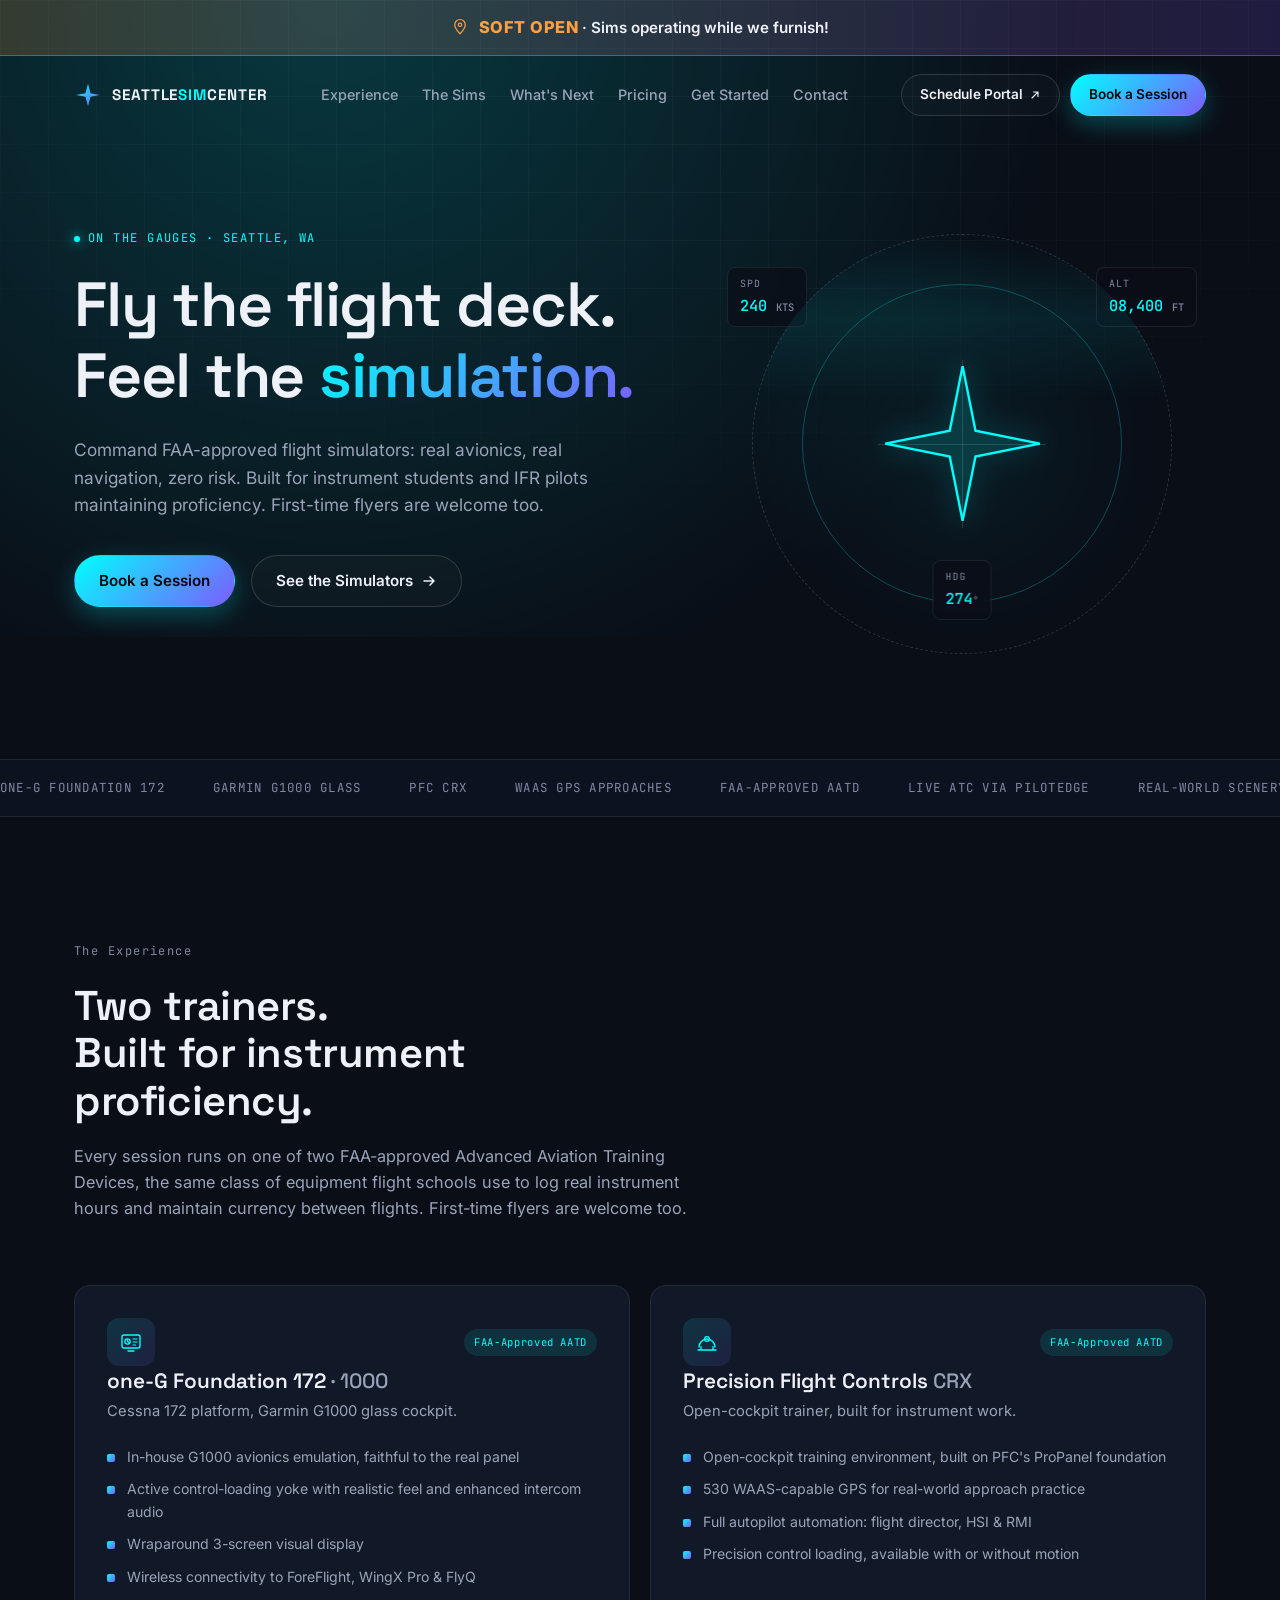
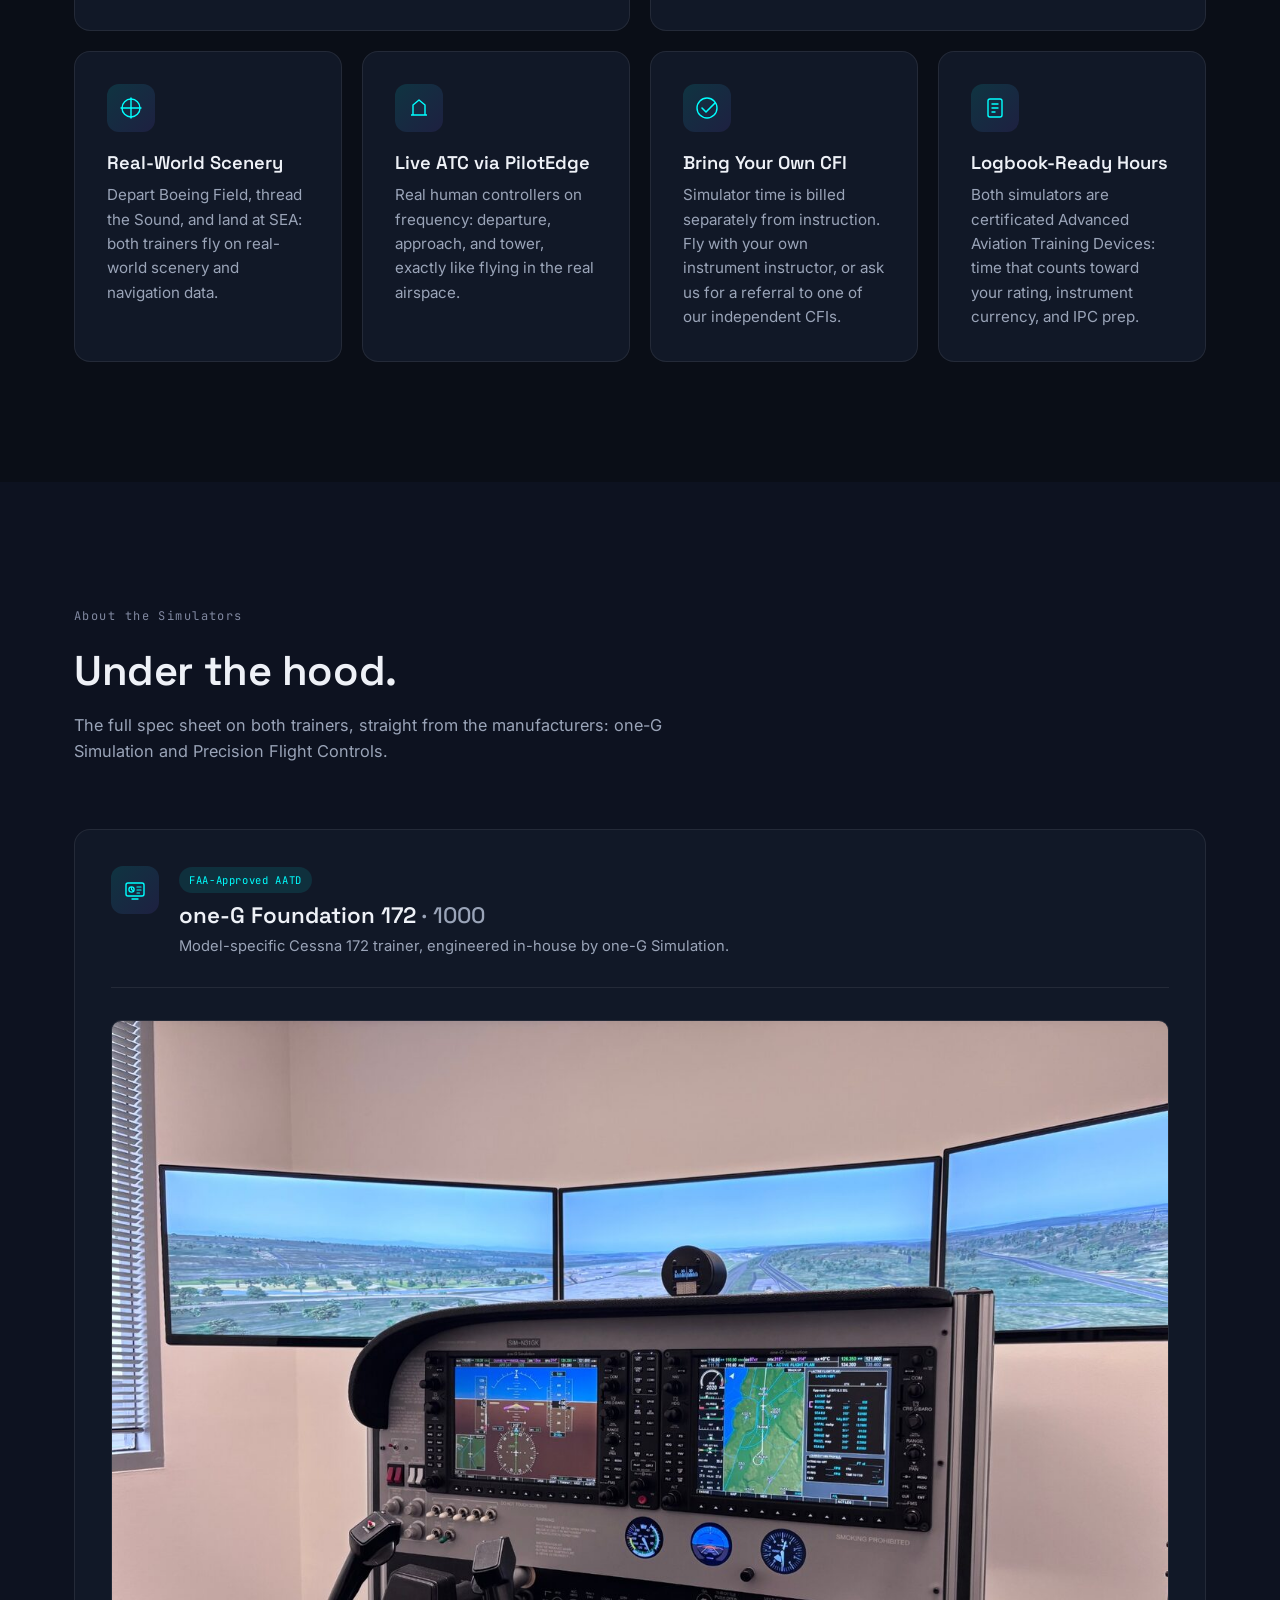
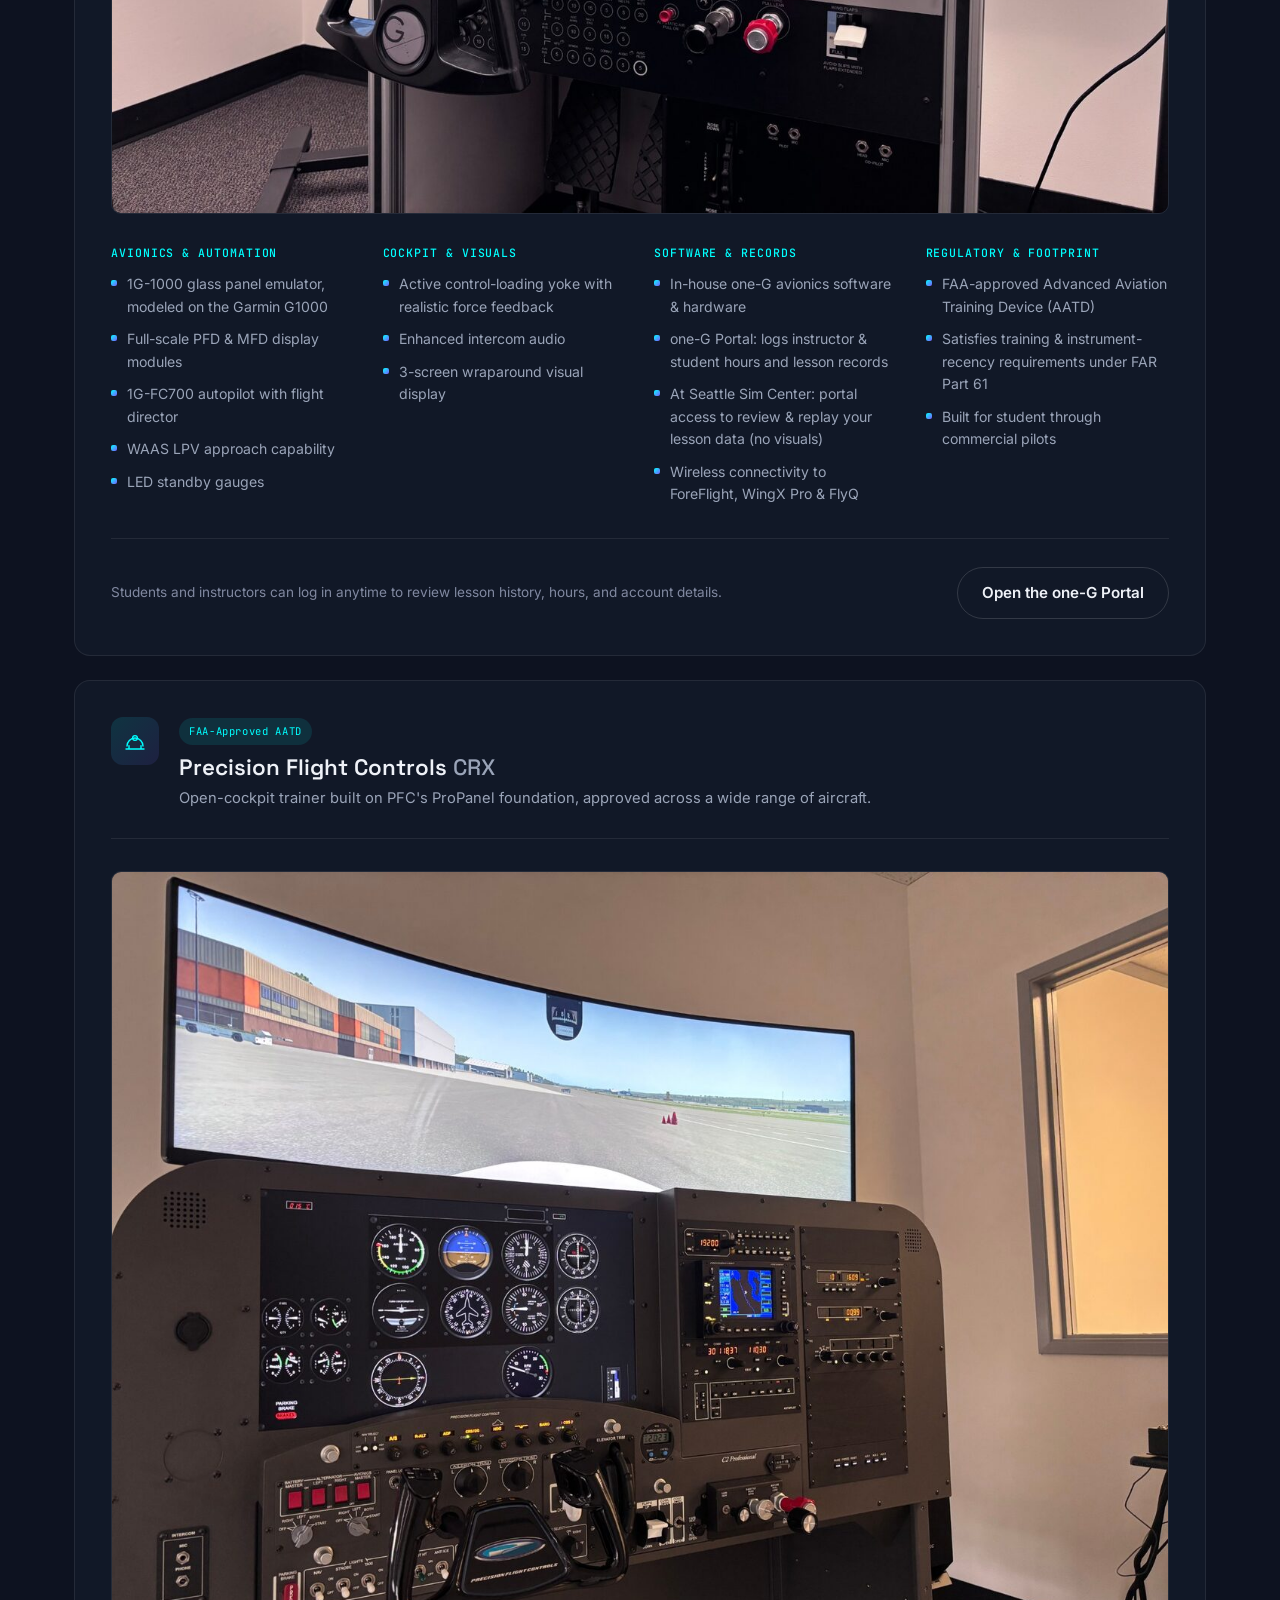
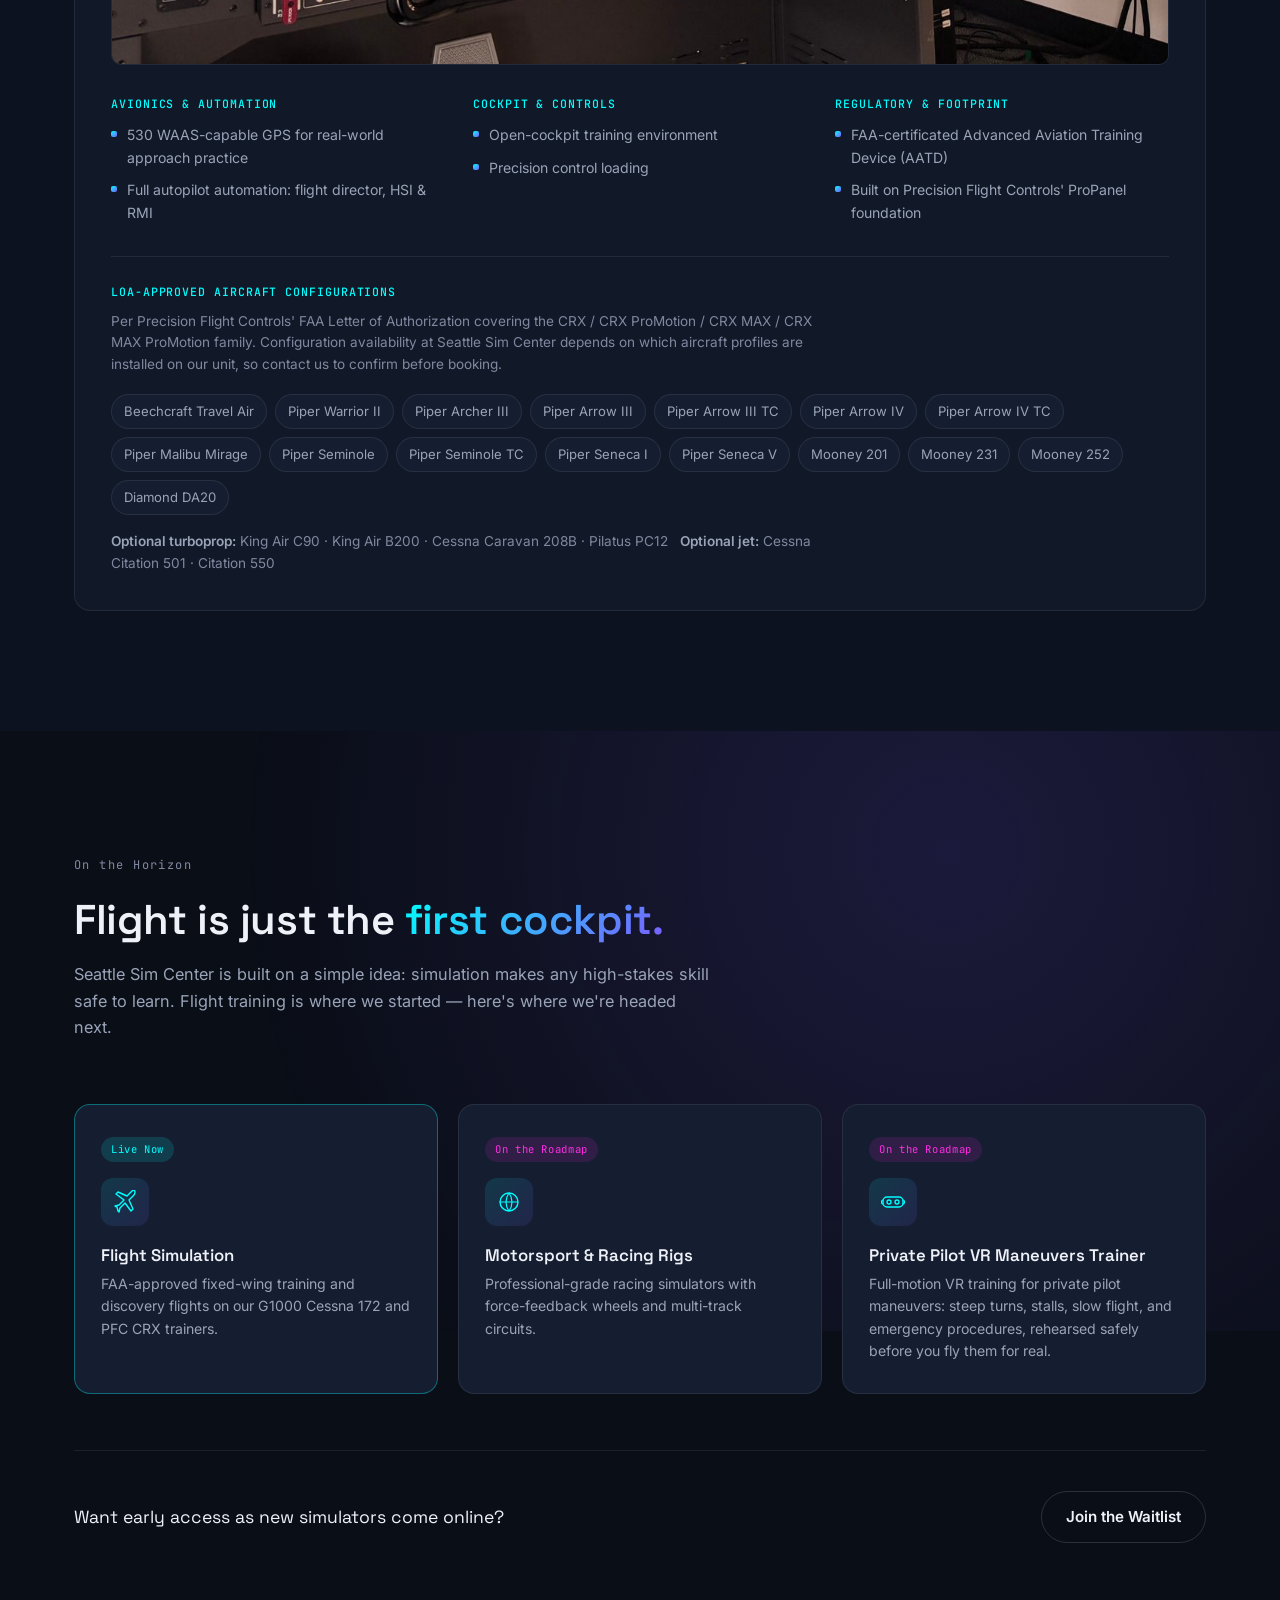
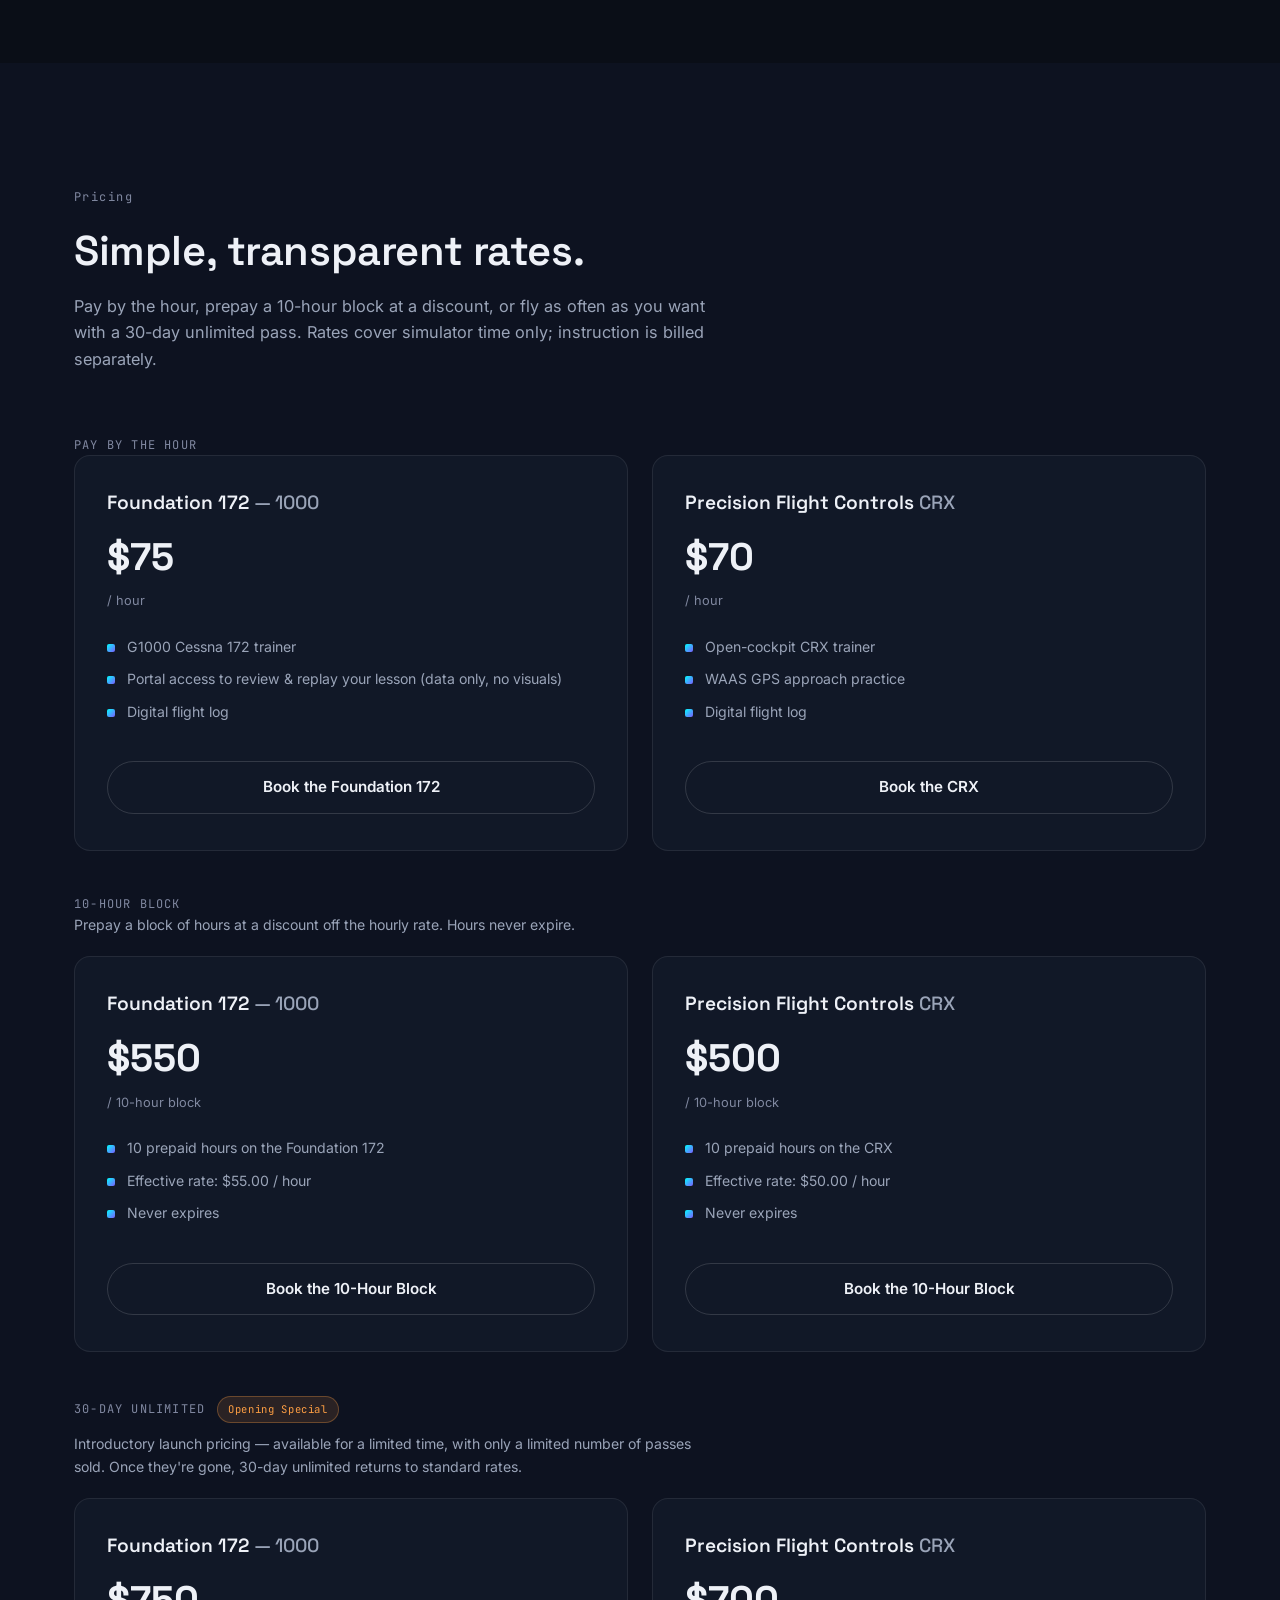
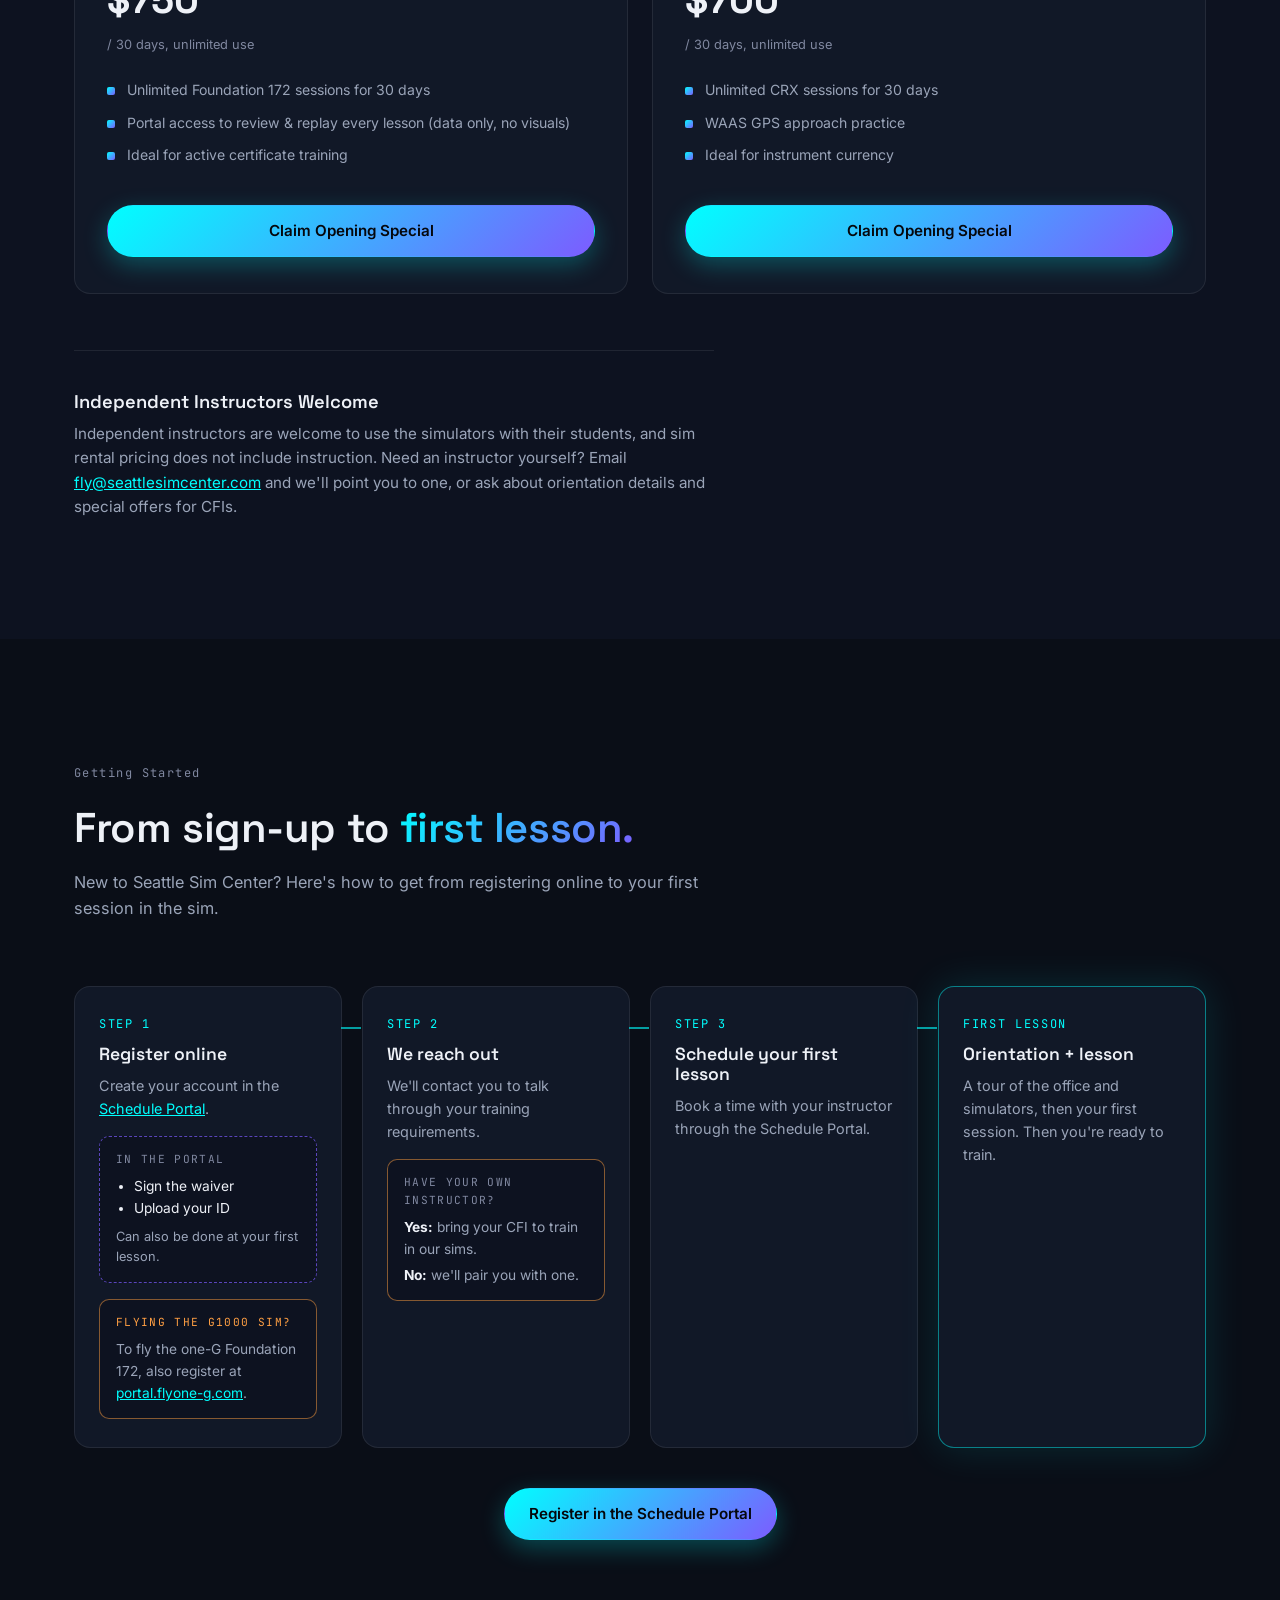
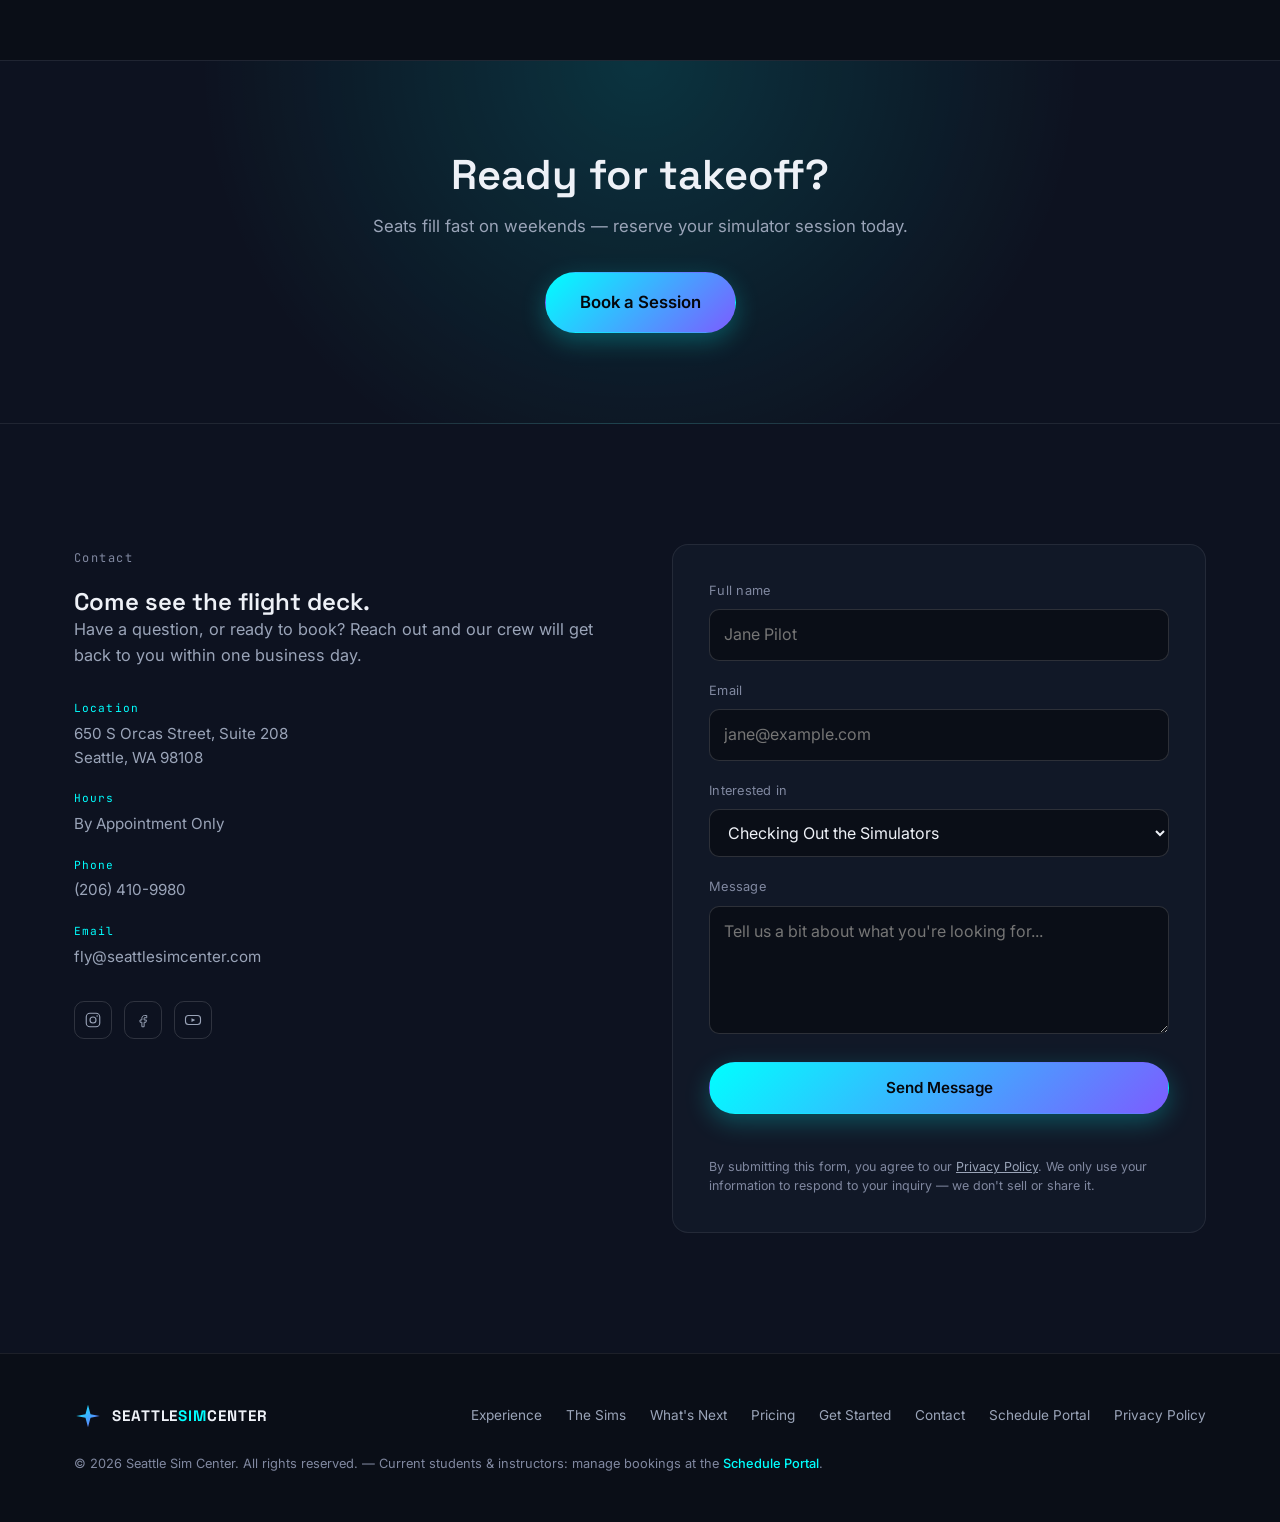
==== commit 611784f1: "Note one-G portal registration for the G1000 sim in Getting Started Co-Authored-By: Claude Opus 5.5 " ====
--- a/index.html
+++ b/index.html
@@ -510,6 +510,10 @@
               <li>Upload your ID</li>
             </ul>
             <p class="step-sub-note">Can also be done at your first lesson.</p>
+          </div>
+          <div class="step-cond">
+            <p class="step-sub-label">Flying the G1000 sim?</p>
+            <p>To fly the one-G Foundation 172, also register at <a href="https://portal.flyone-g.com/" target="_blank" rel="noopener noreferrer">portal.flyone-g.com</a>.</p>
           </div>
         </li>
 
--- a/styles.css
+++ b/styles.css
@@ -998,6 +998,16 @@
 }
 .step-sub { border: 1px dashed rgba(124, 92, 255, 0.7); }
 .step-branch { border: 1px solid rgba(255, 159, 67, 0.5); }
+.step-cond {
+  margin-top: 6px;
+  padding: 14px 16px;
+  border-radius: var(--radius-sm);
+  background: var(--bg-alt);
+  border: 1px solid rgba(255, 159, 67, 0.5);
+  font-size: 0.86rem;
+  color: var(--text-dim);
+}
+.step-cond .step-sub-label { color: var(--accent-warm); }
 .step-branch p + p { margin-top: 4px; }
 .step-branch strong { color: var(--text); }
 .step-sub-label {
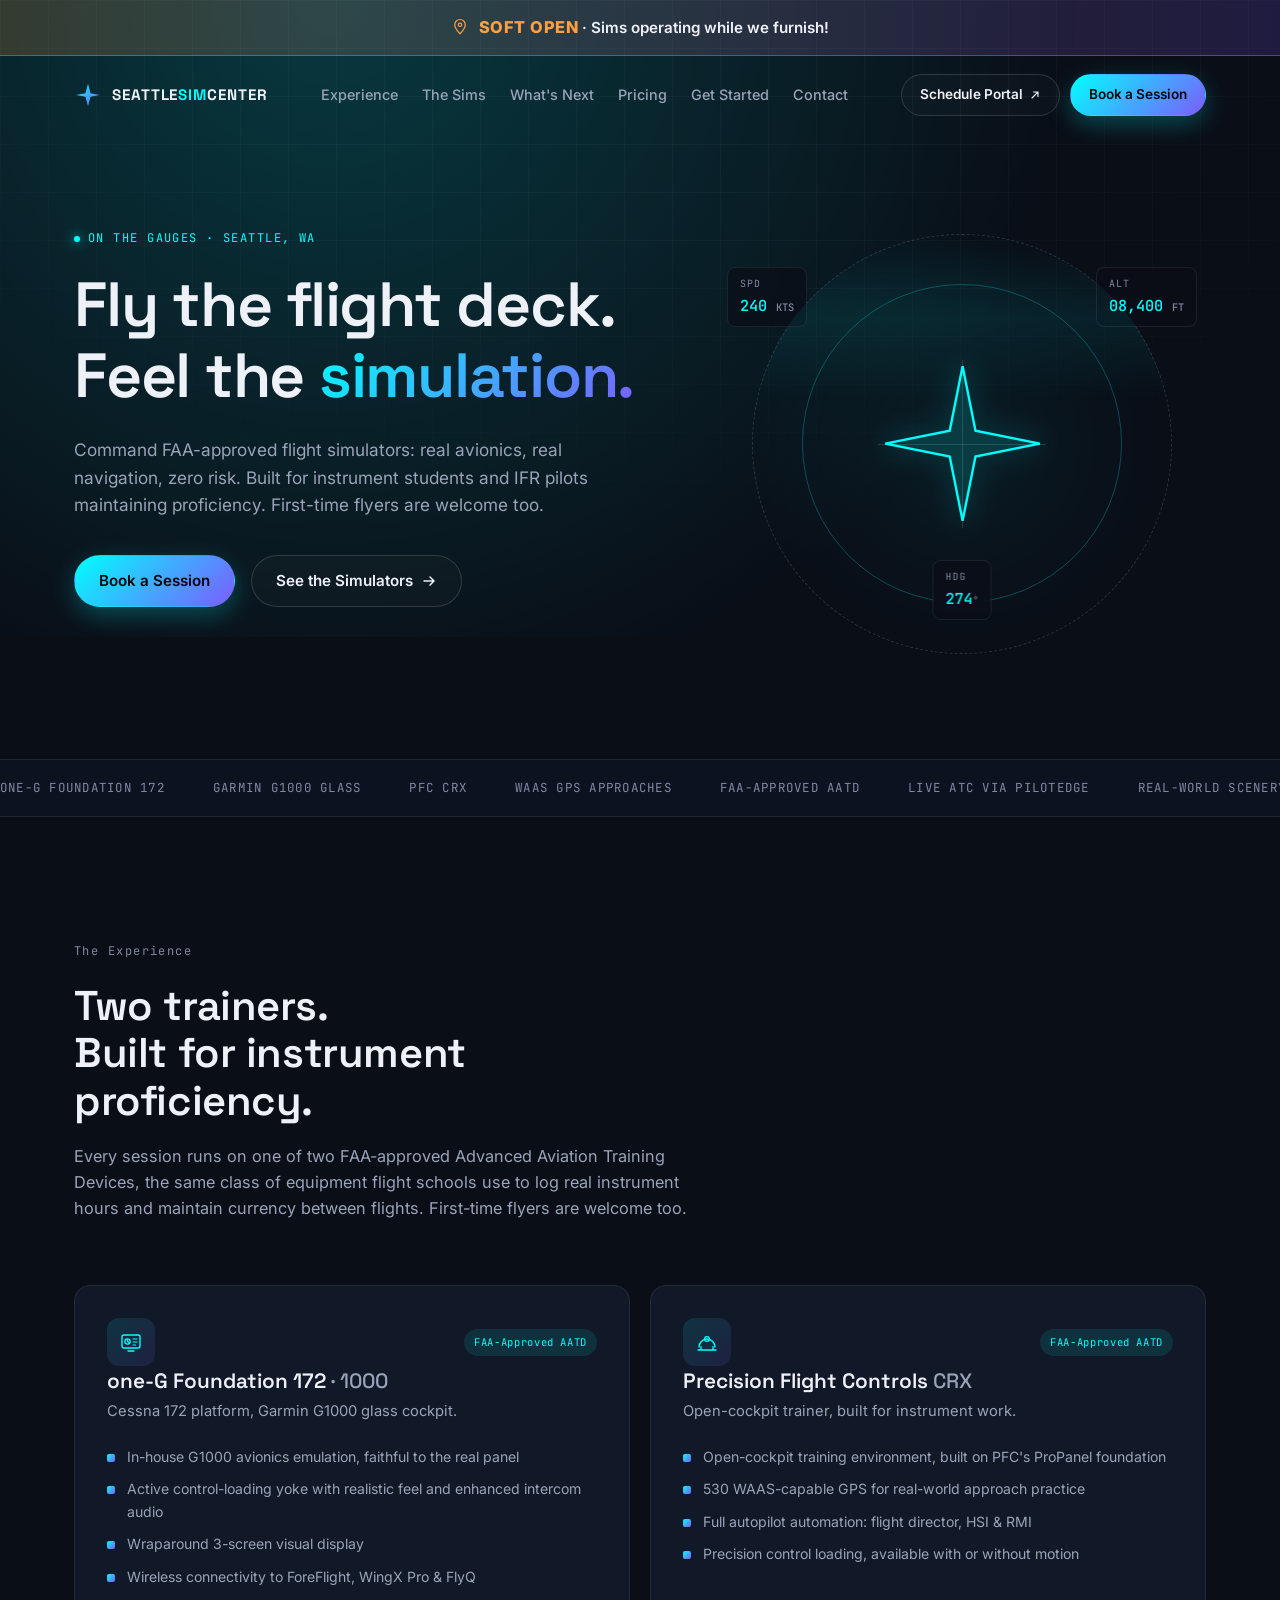
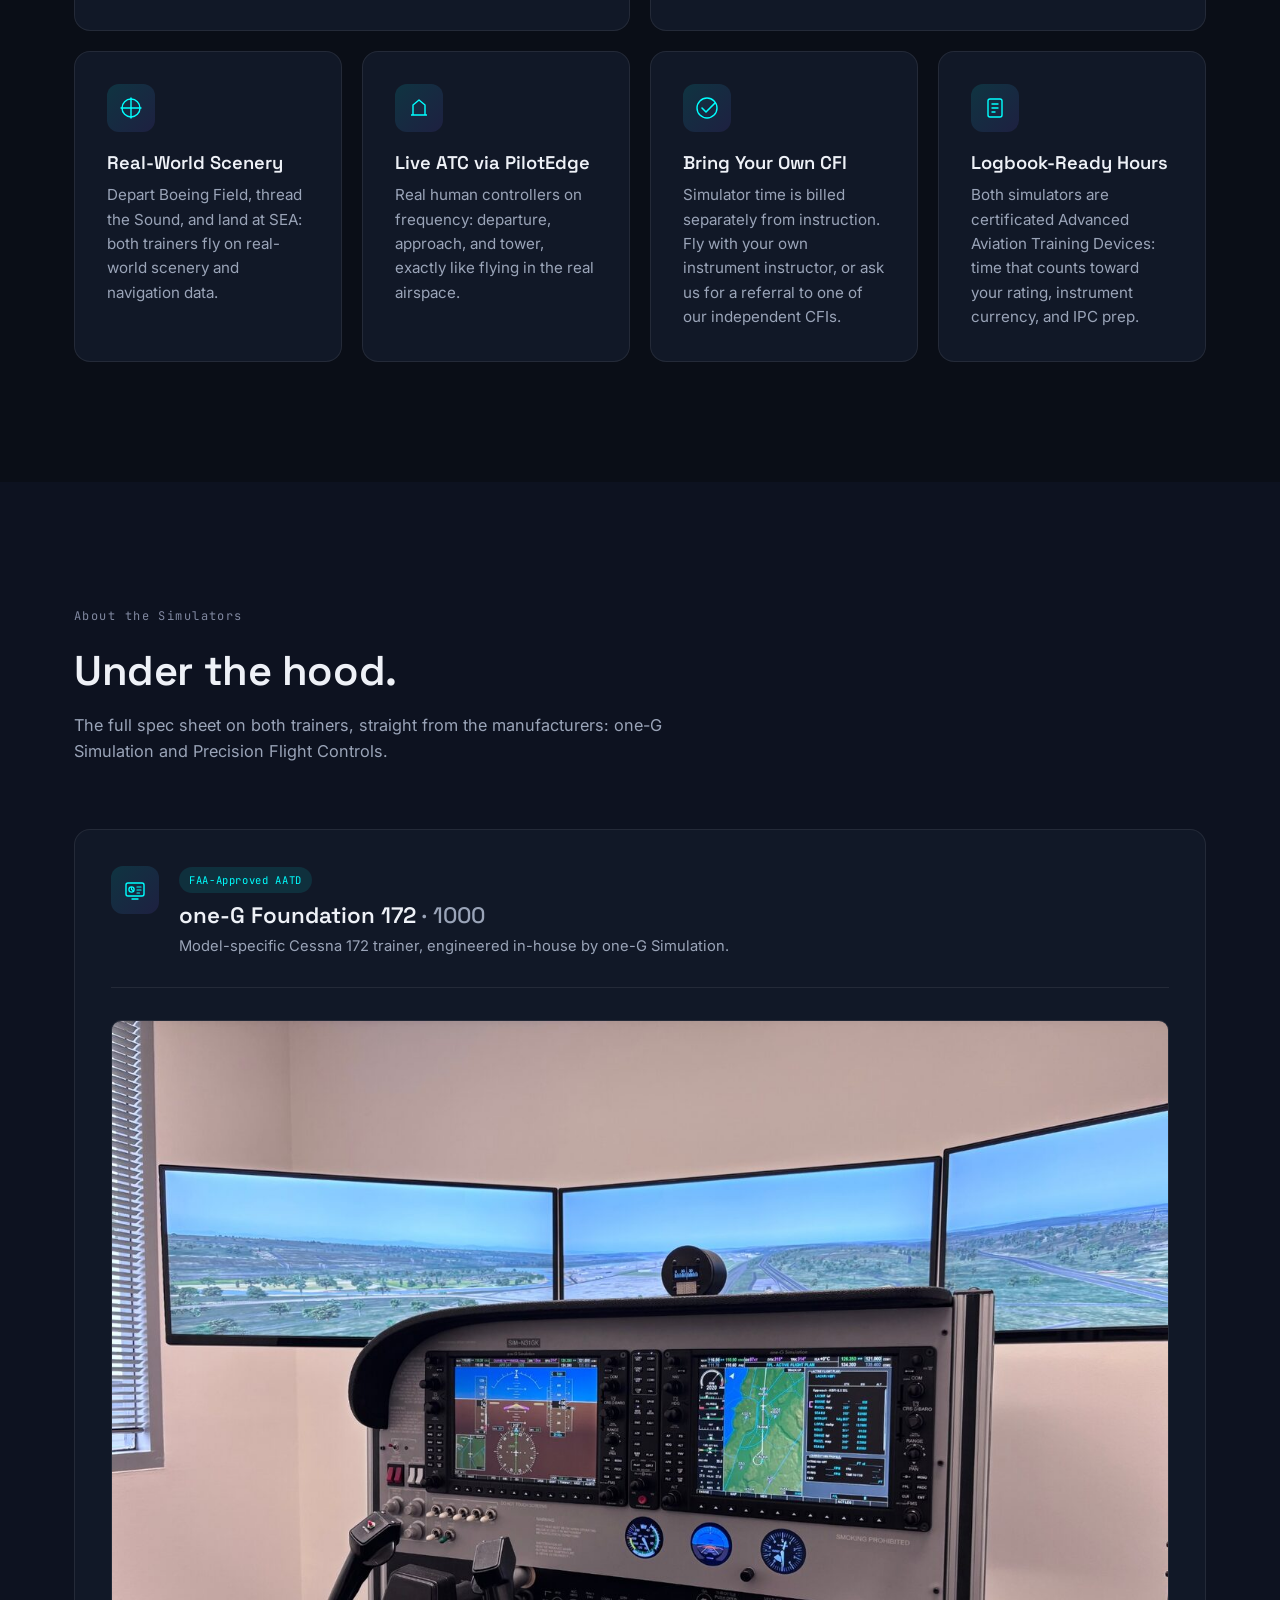
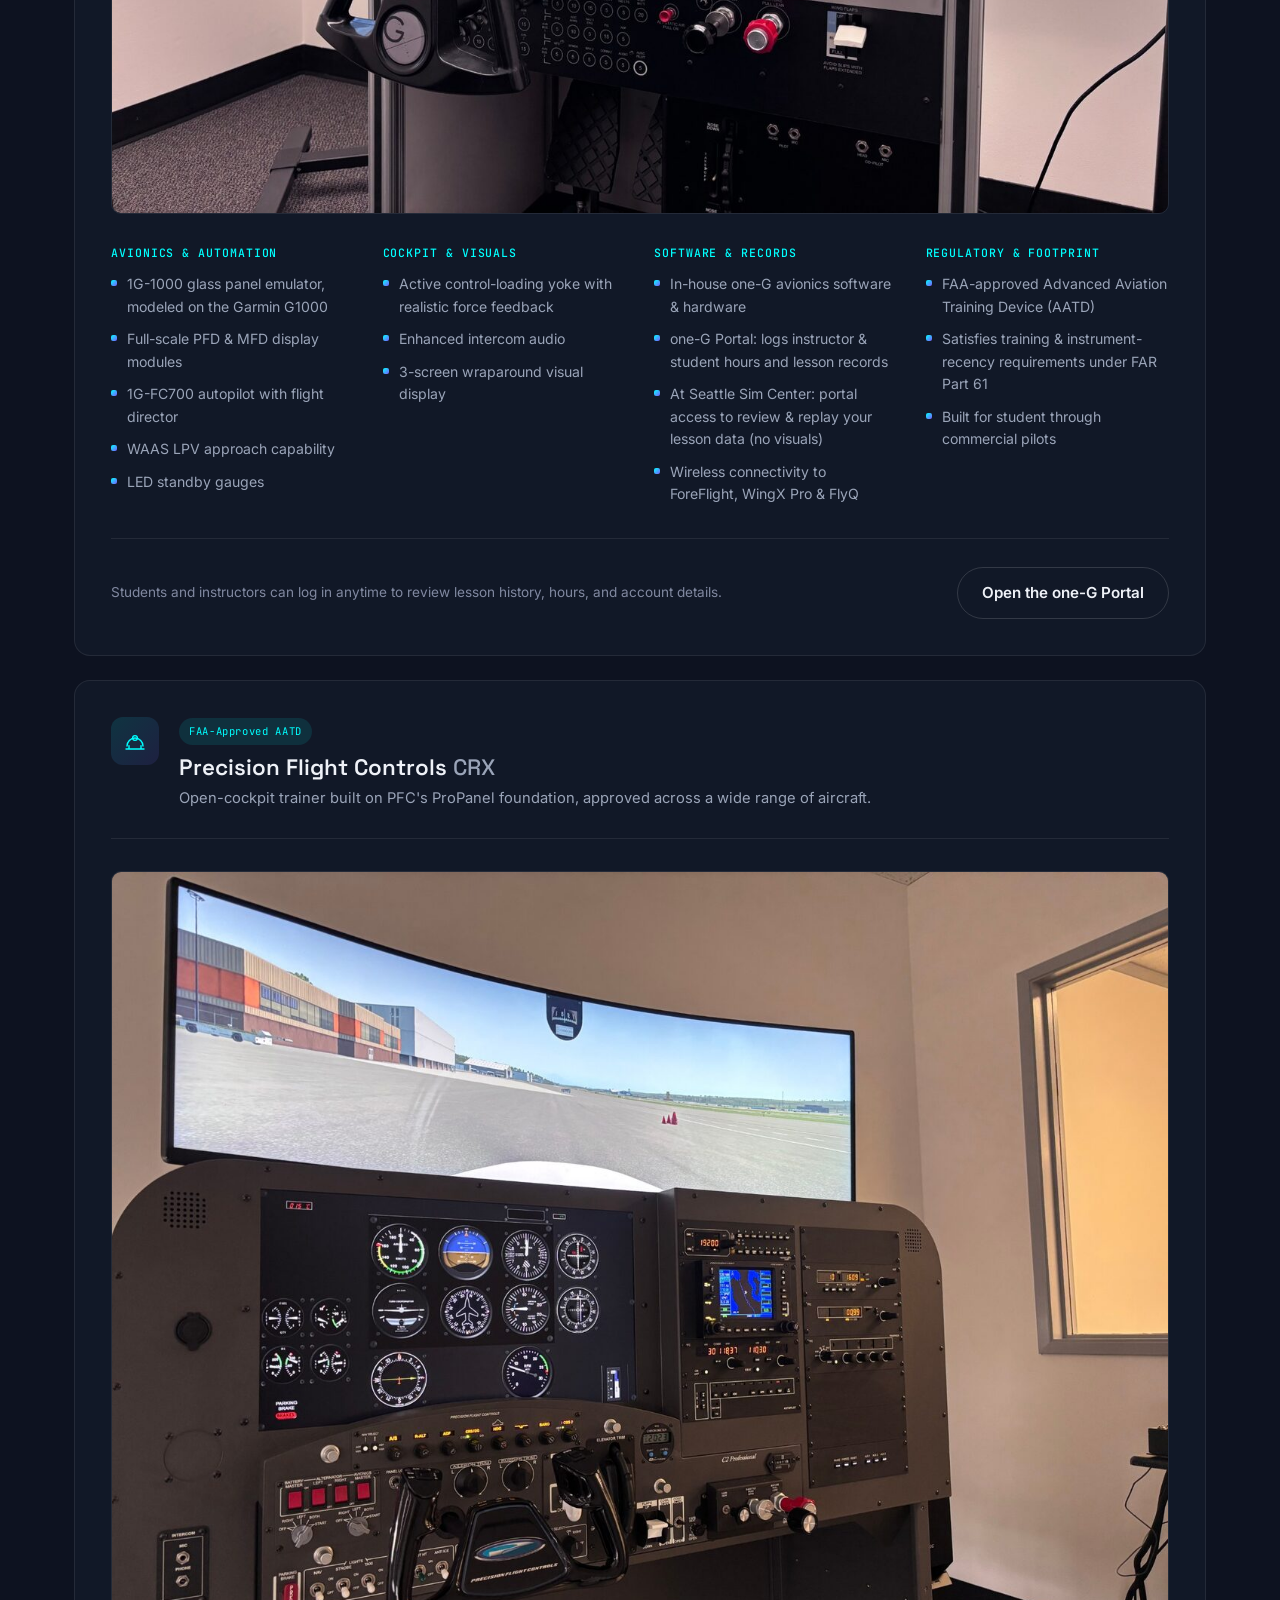
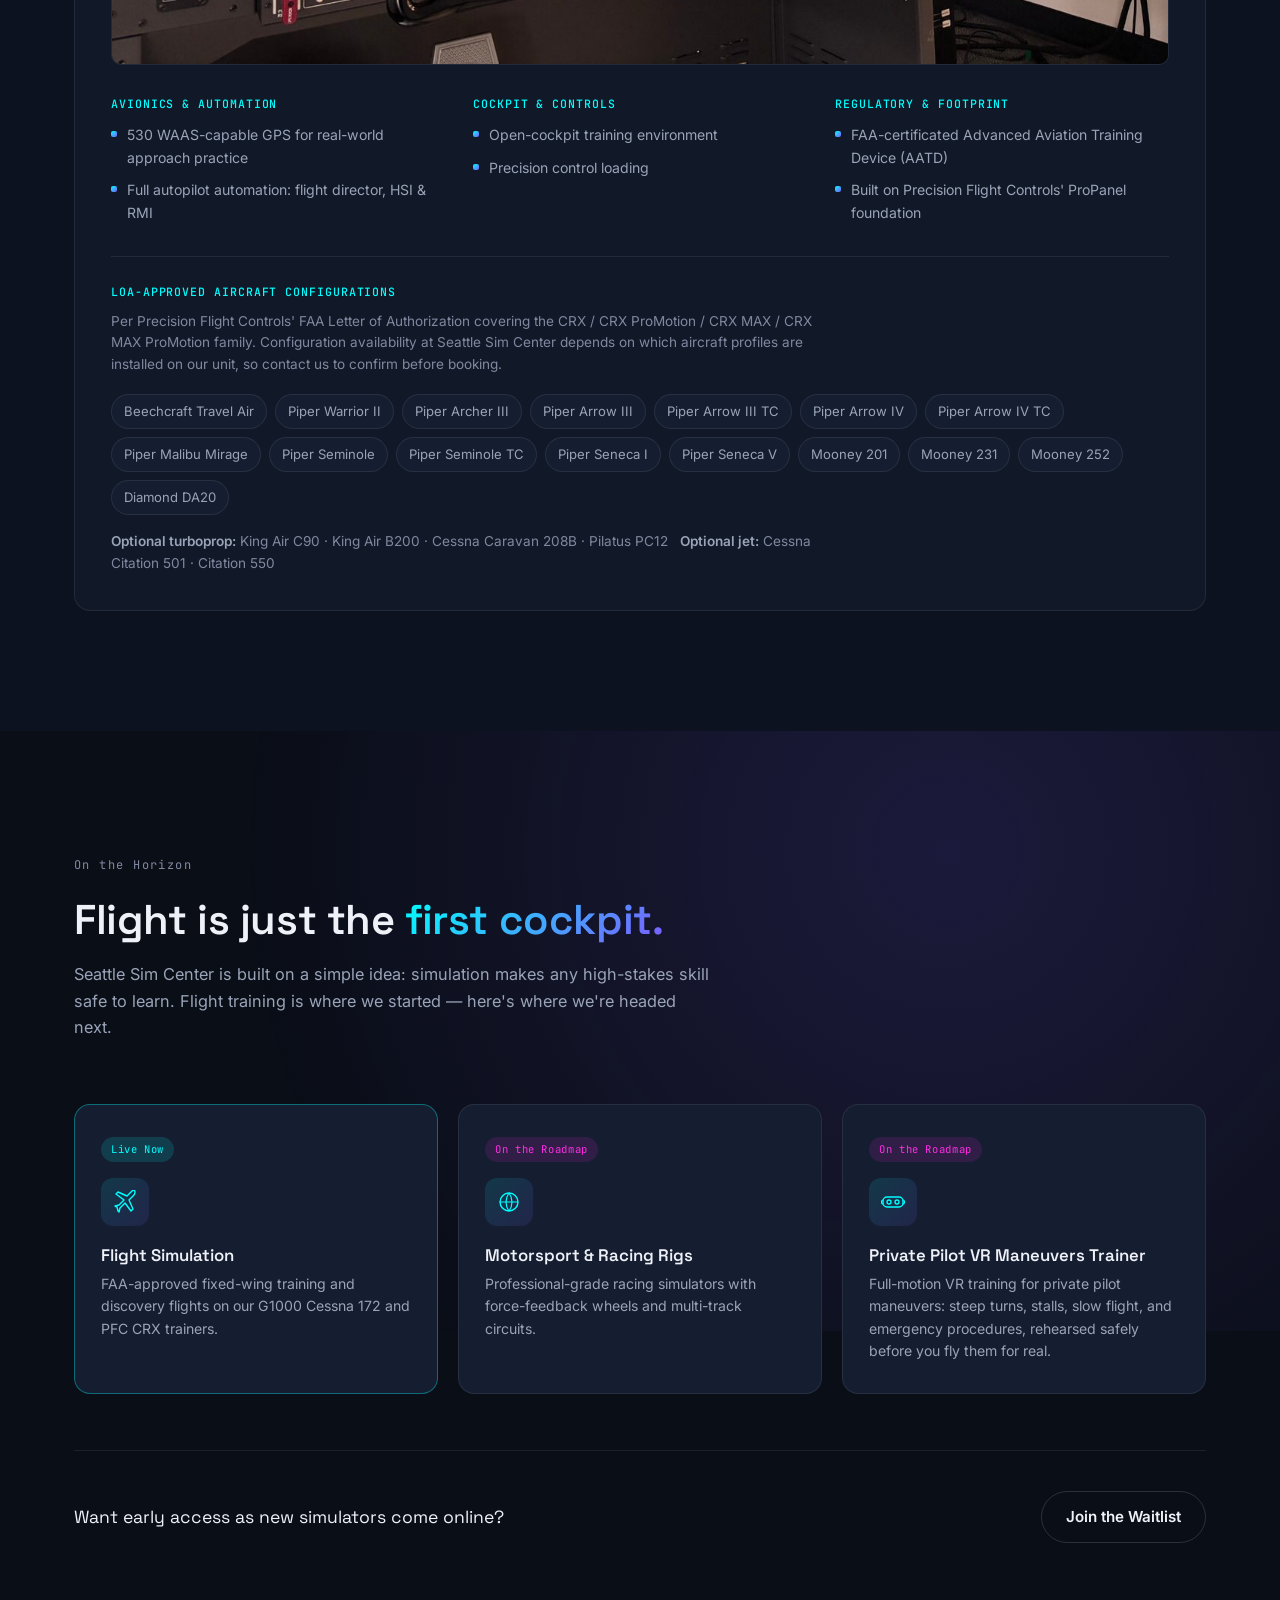
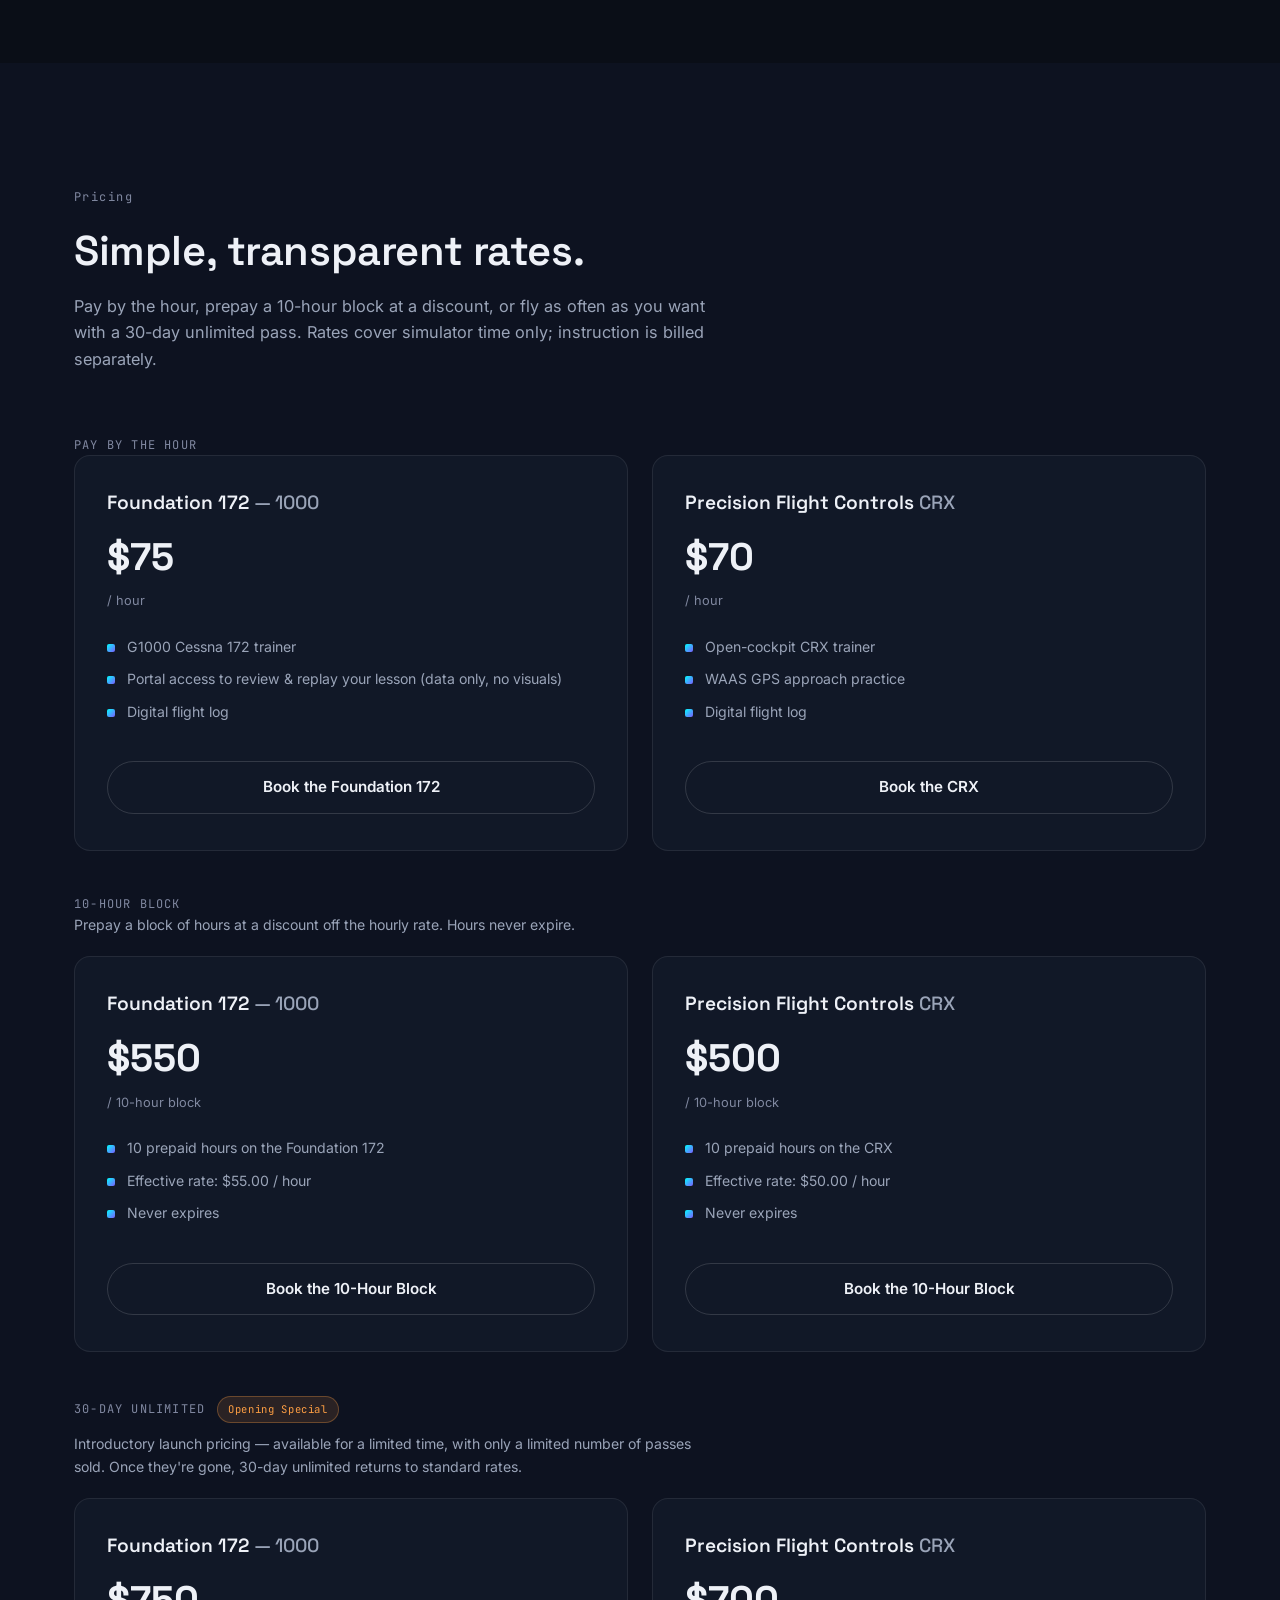
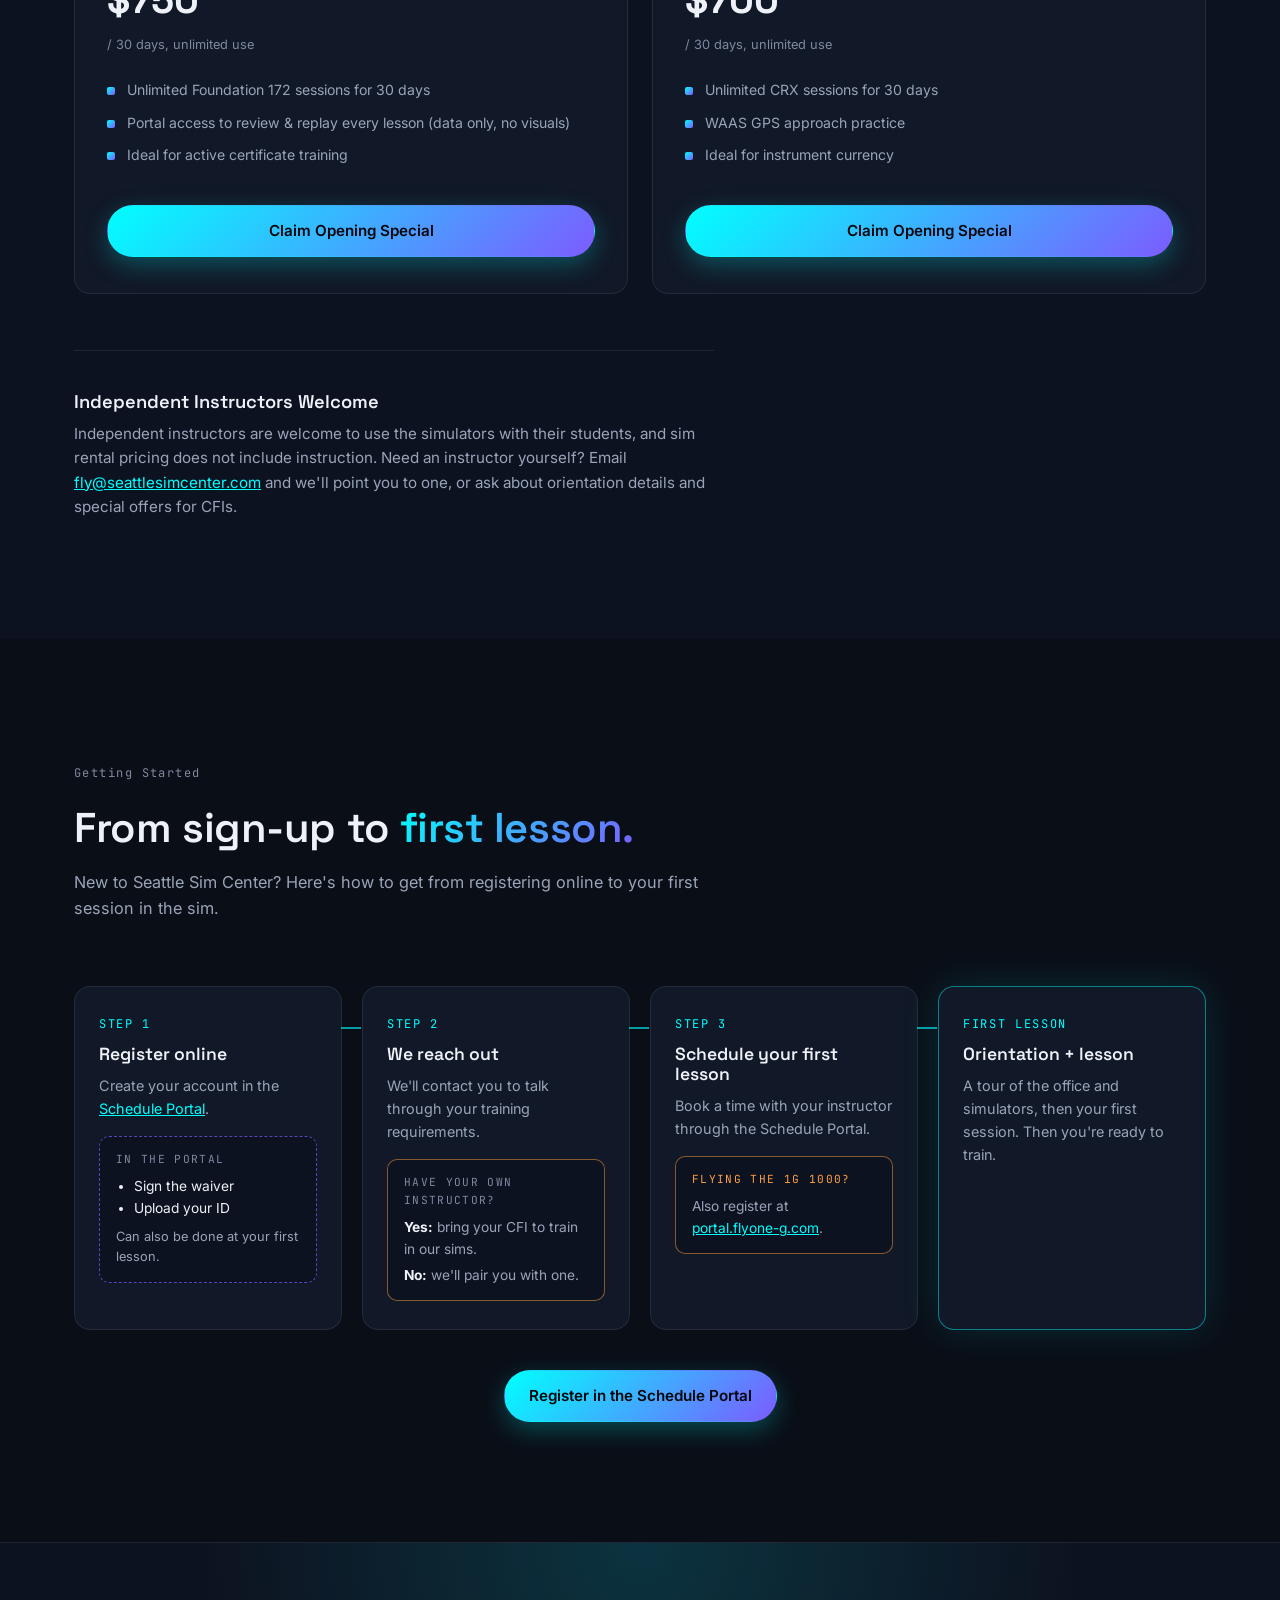
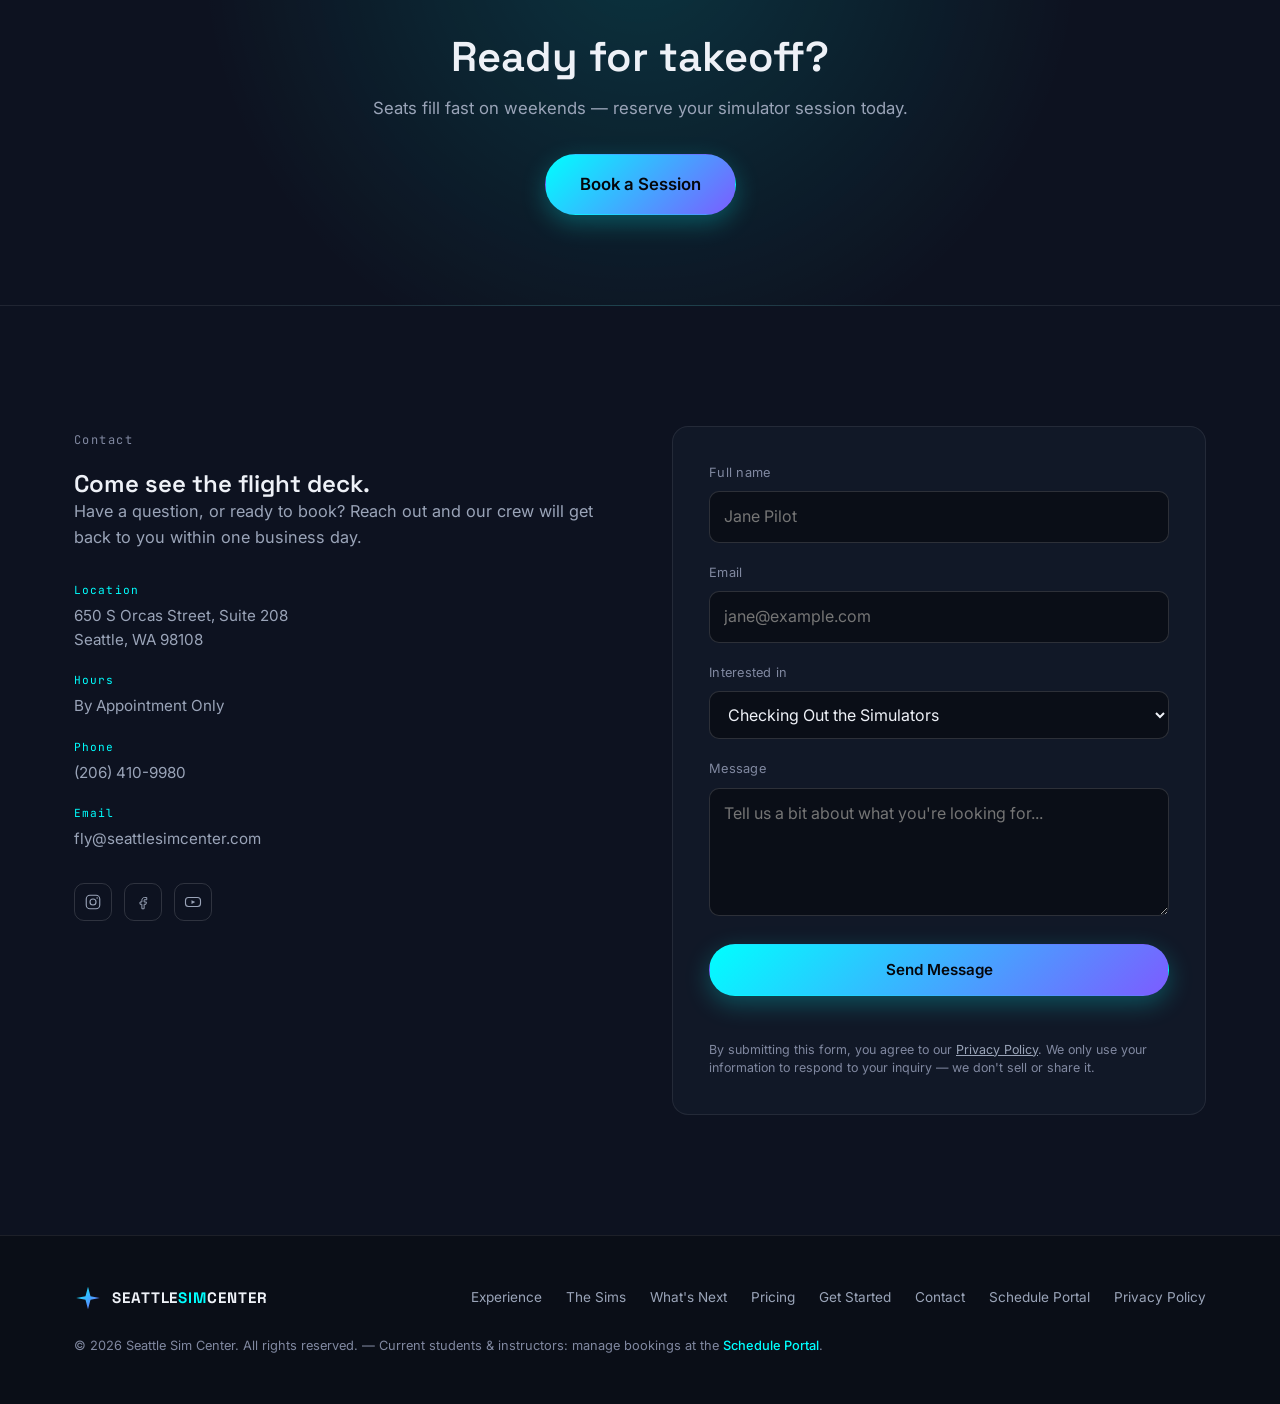
==== commit 2763e274: "Move one-G registration note to Step 3 and label it 1G 1000 Co-Authored-By: Claude Opus 5.5 <noreply" ====
--- a/index.html
+++ b/index.html
@@ -511,10 +511,6 @@
             </ul>
             <p class="step-sub-note">Can also be done at your first lesson.</p>
           </div>
-          <div class="step-cond">
-            <p class="step-sub-label">Flying the G1000 sim?</p>
-            <p>To fly the one-G Foundation 172, also register at <a href="https://portal.flyone-g.com/" target="_blank" rel="noopener noreferrer">portal.flyone-g.com</a>.</p>
-          </div>
         </li>
 
         <li class="step reveal">
@@ -532,6 +528,10 @@
           <span class="step-num">Step 3</span>
           <h3>Schedule your first lesson</h3>
           <p>Book a time with your instructor through the Schedule Portal.</p>
+          <div class="step-cond">
+            <p class="step-sub-label">Flying the 1G 1000?</p>
+            <p>Also register at <a href="https://portal.flyone-g.com/" target="_blank" rel="noopener noreferrer">portal.flyone-g.com</a>.</p>
+          </div>
         </li>
 
         <li class="step step-final reveal">
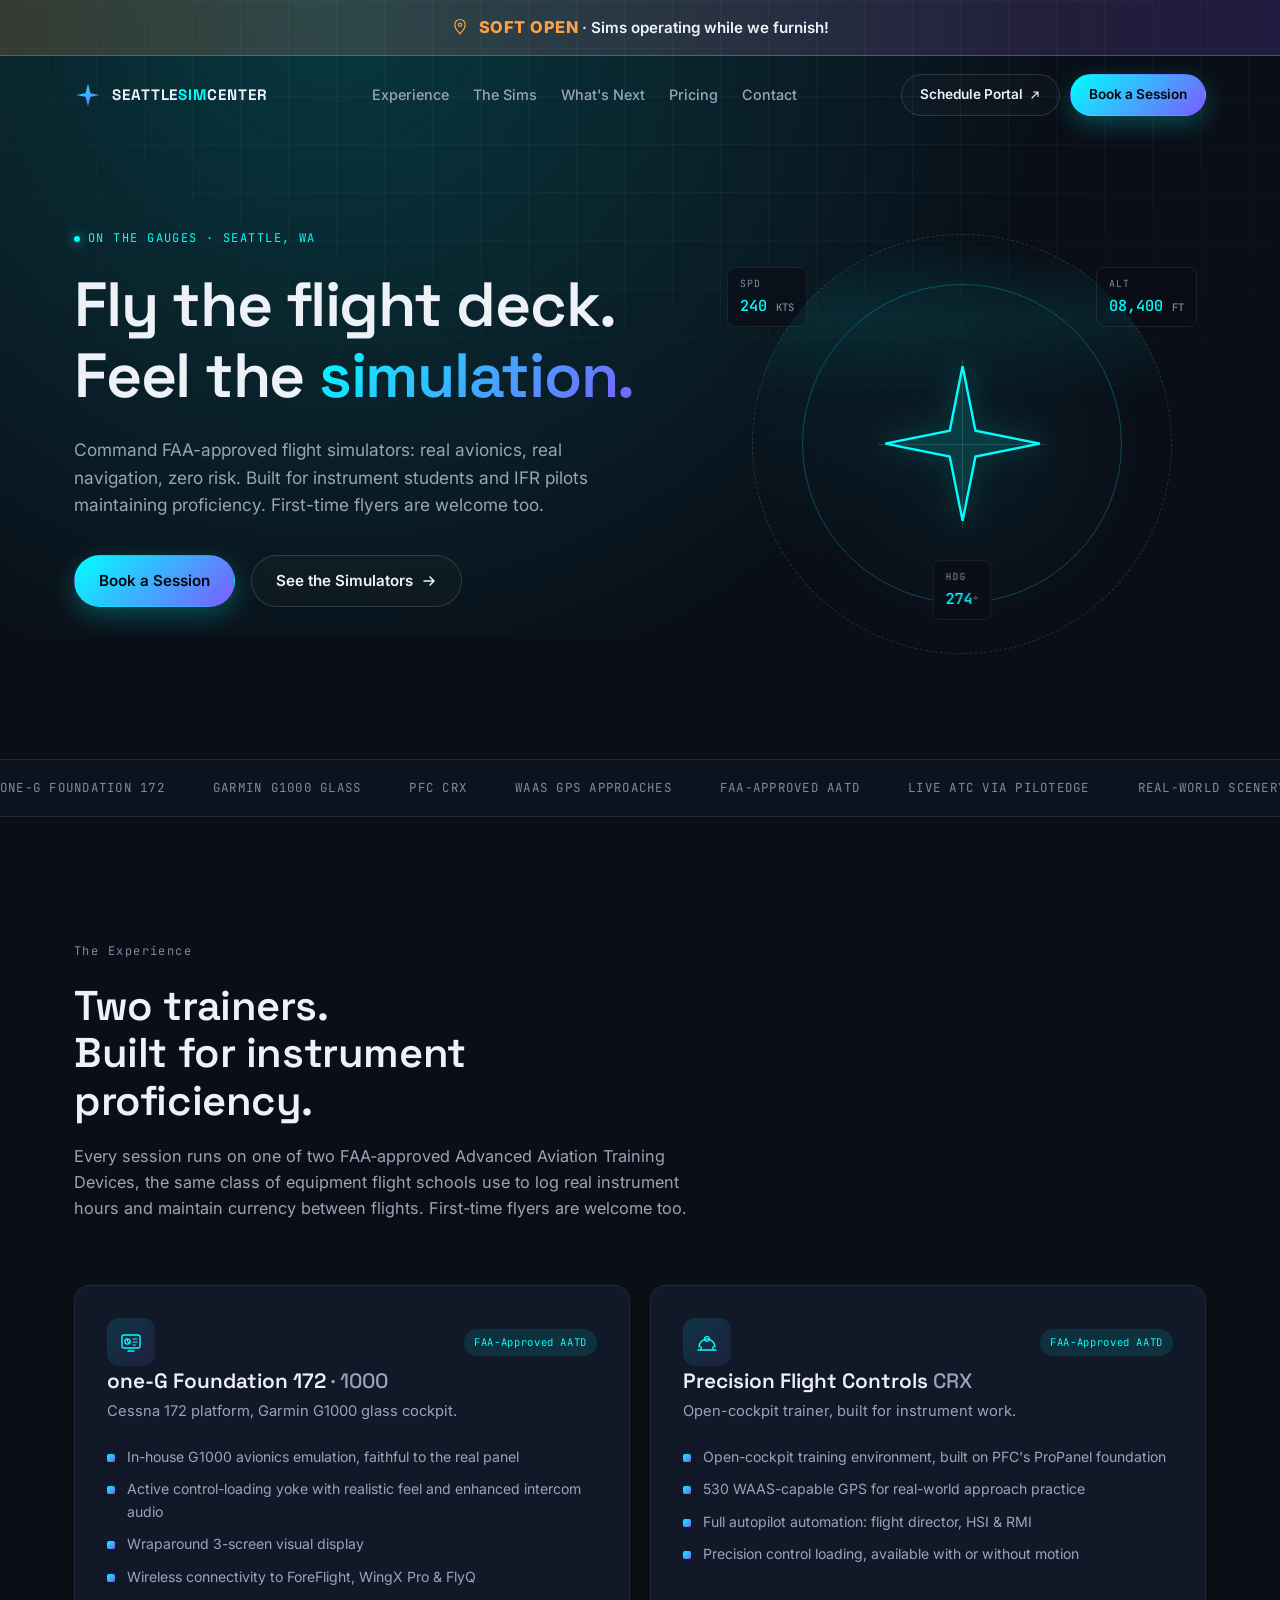
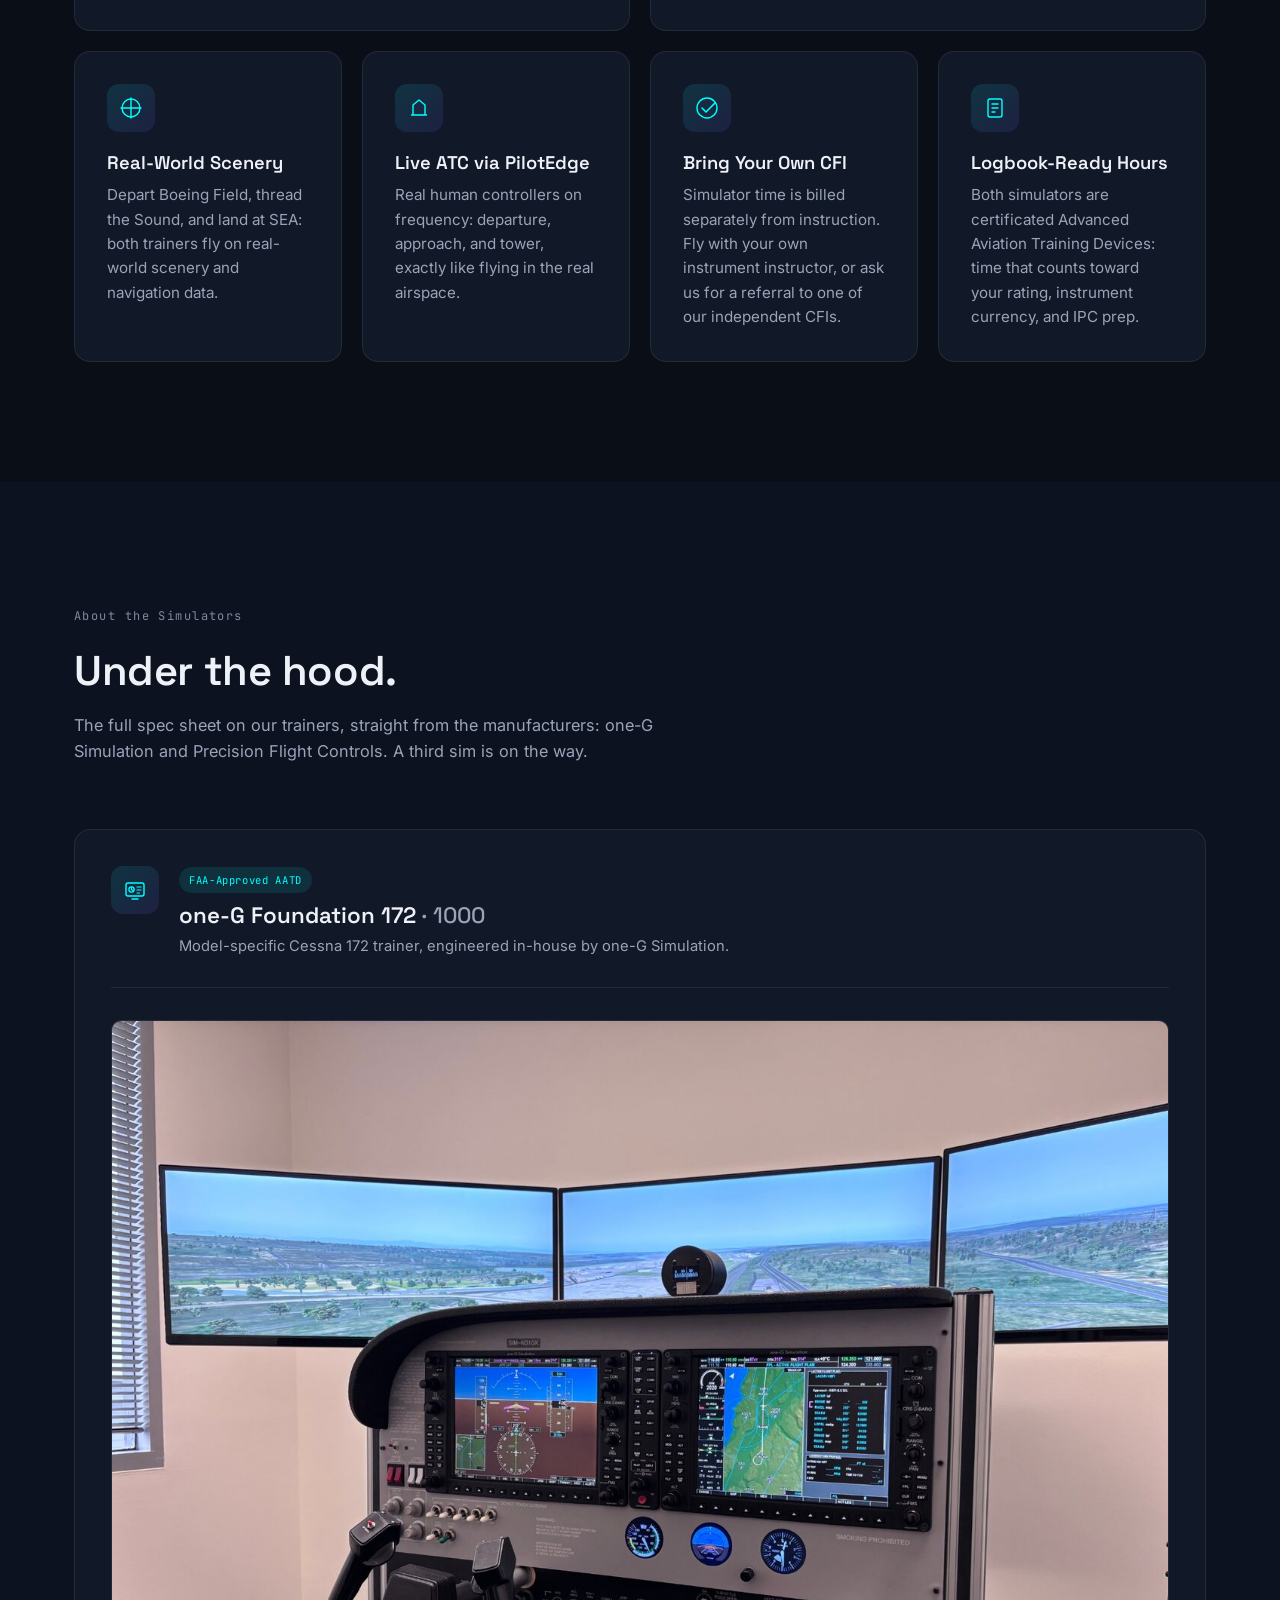
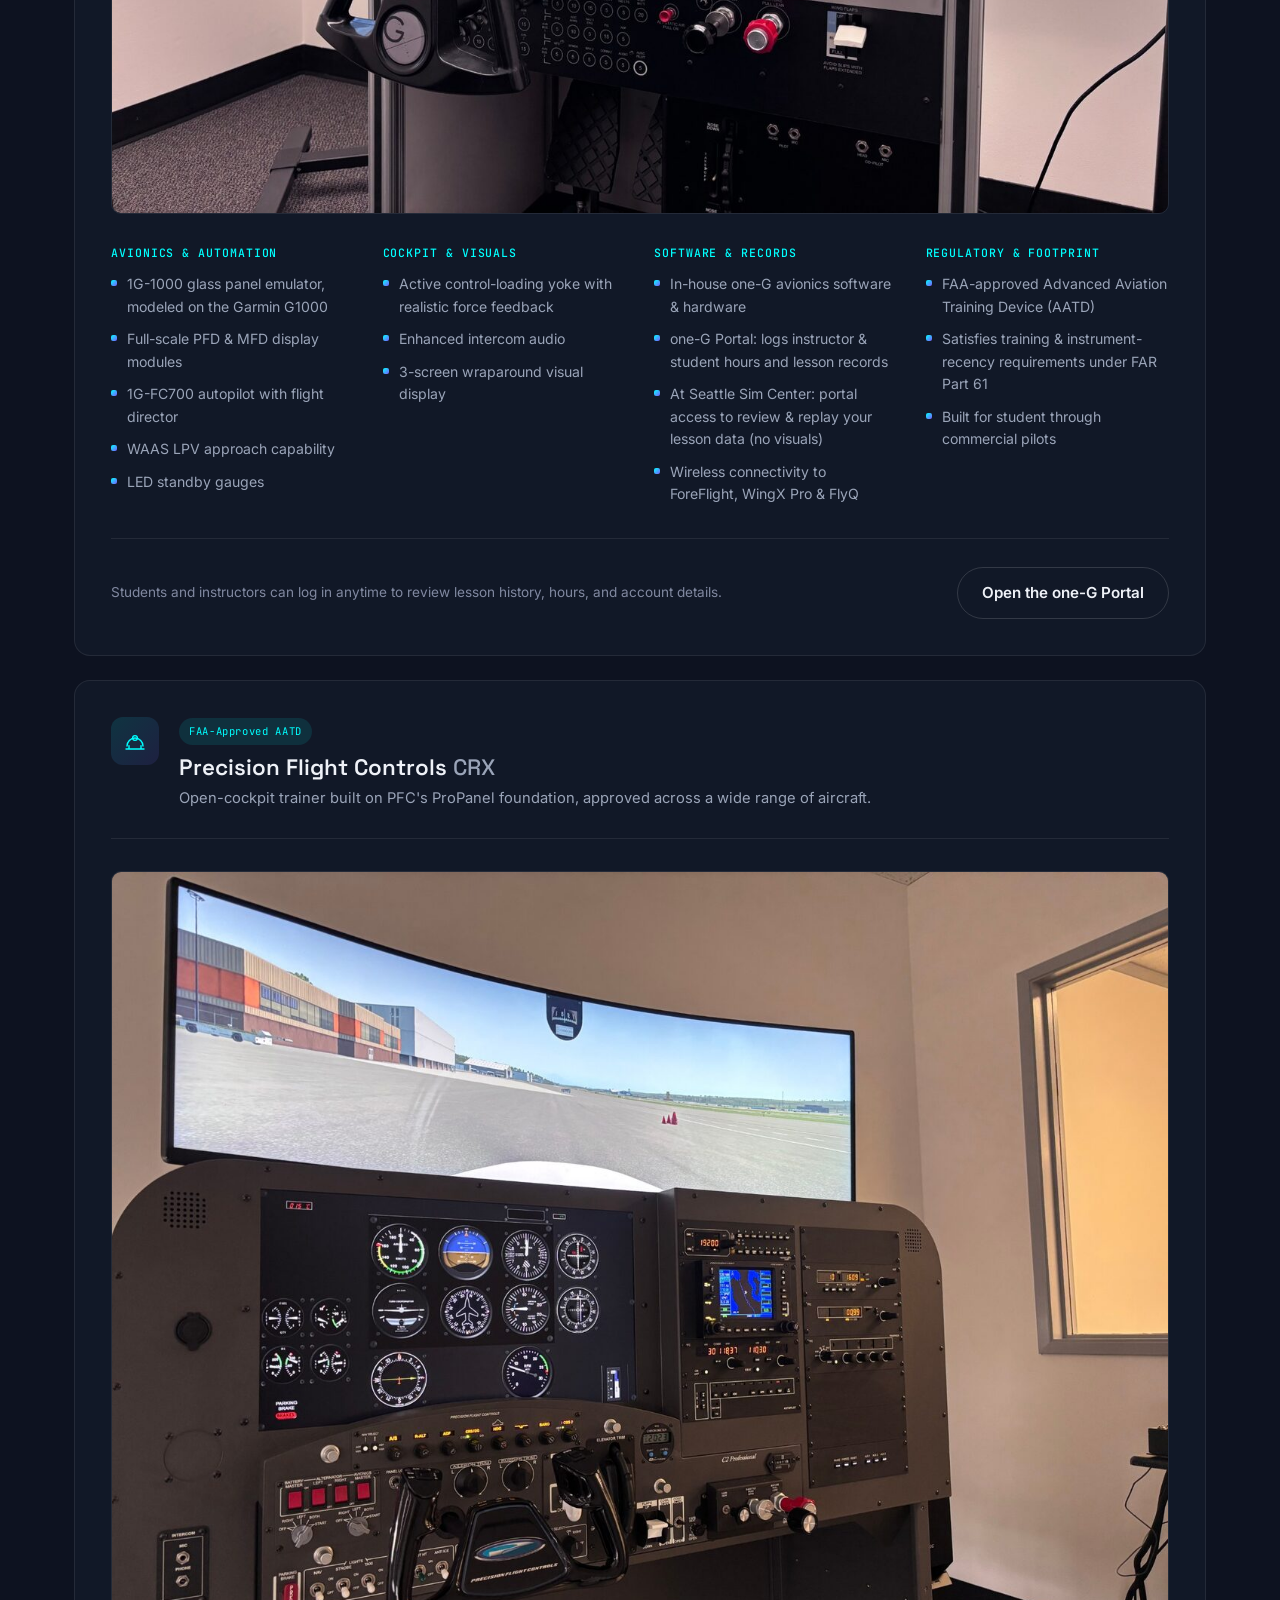
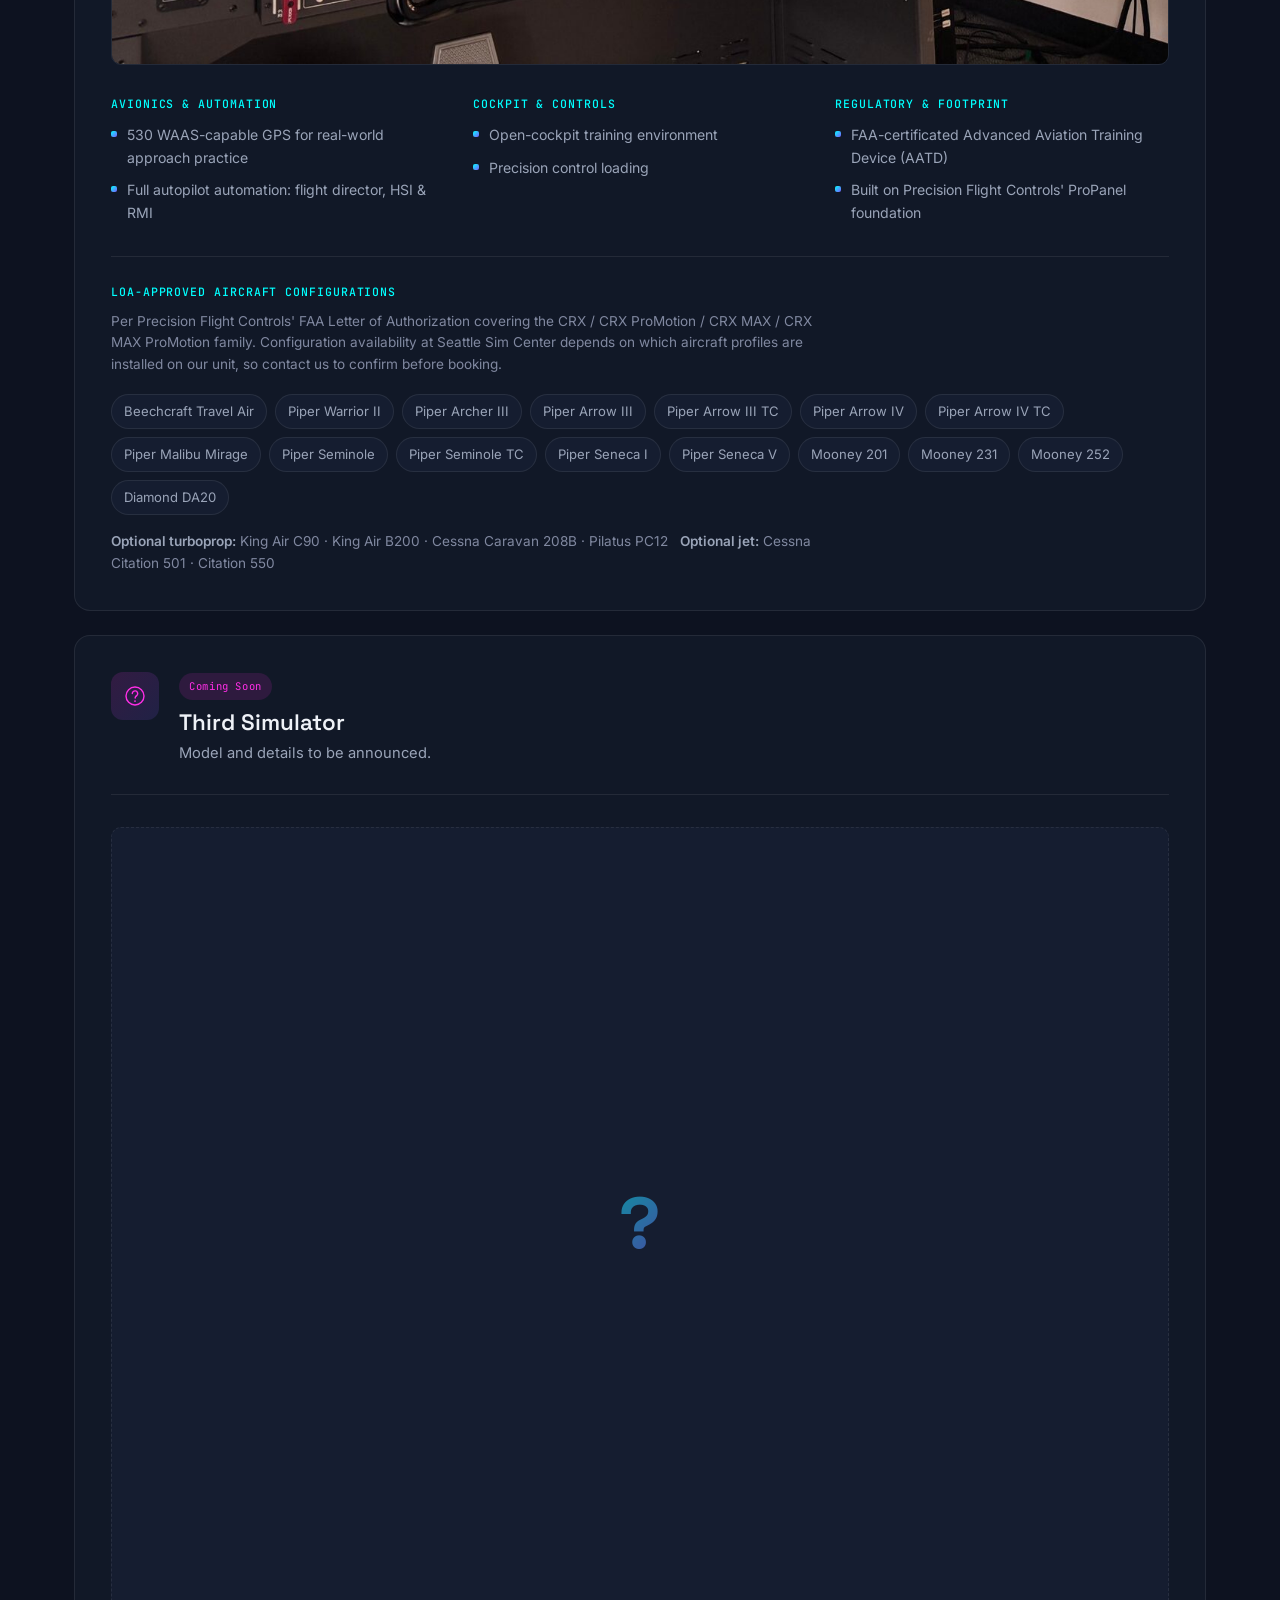
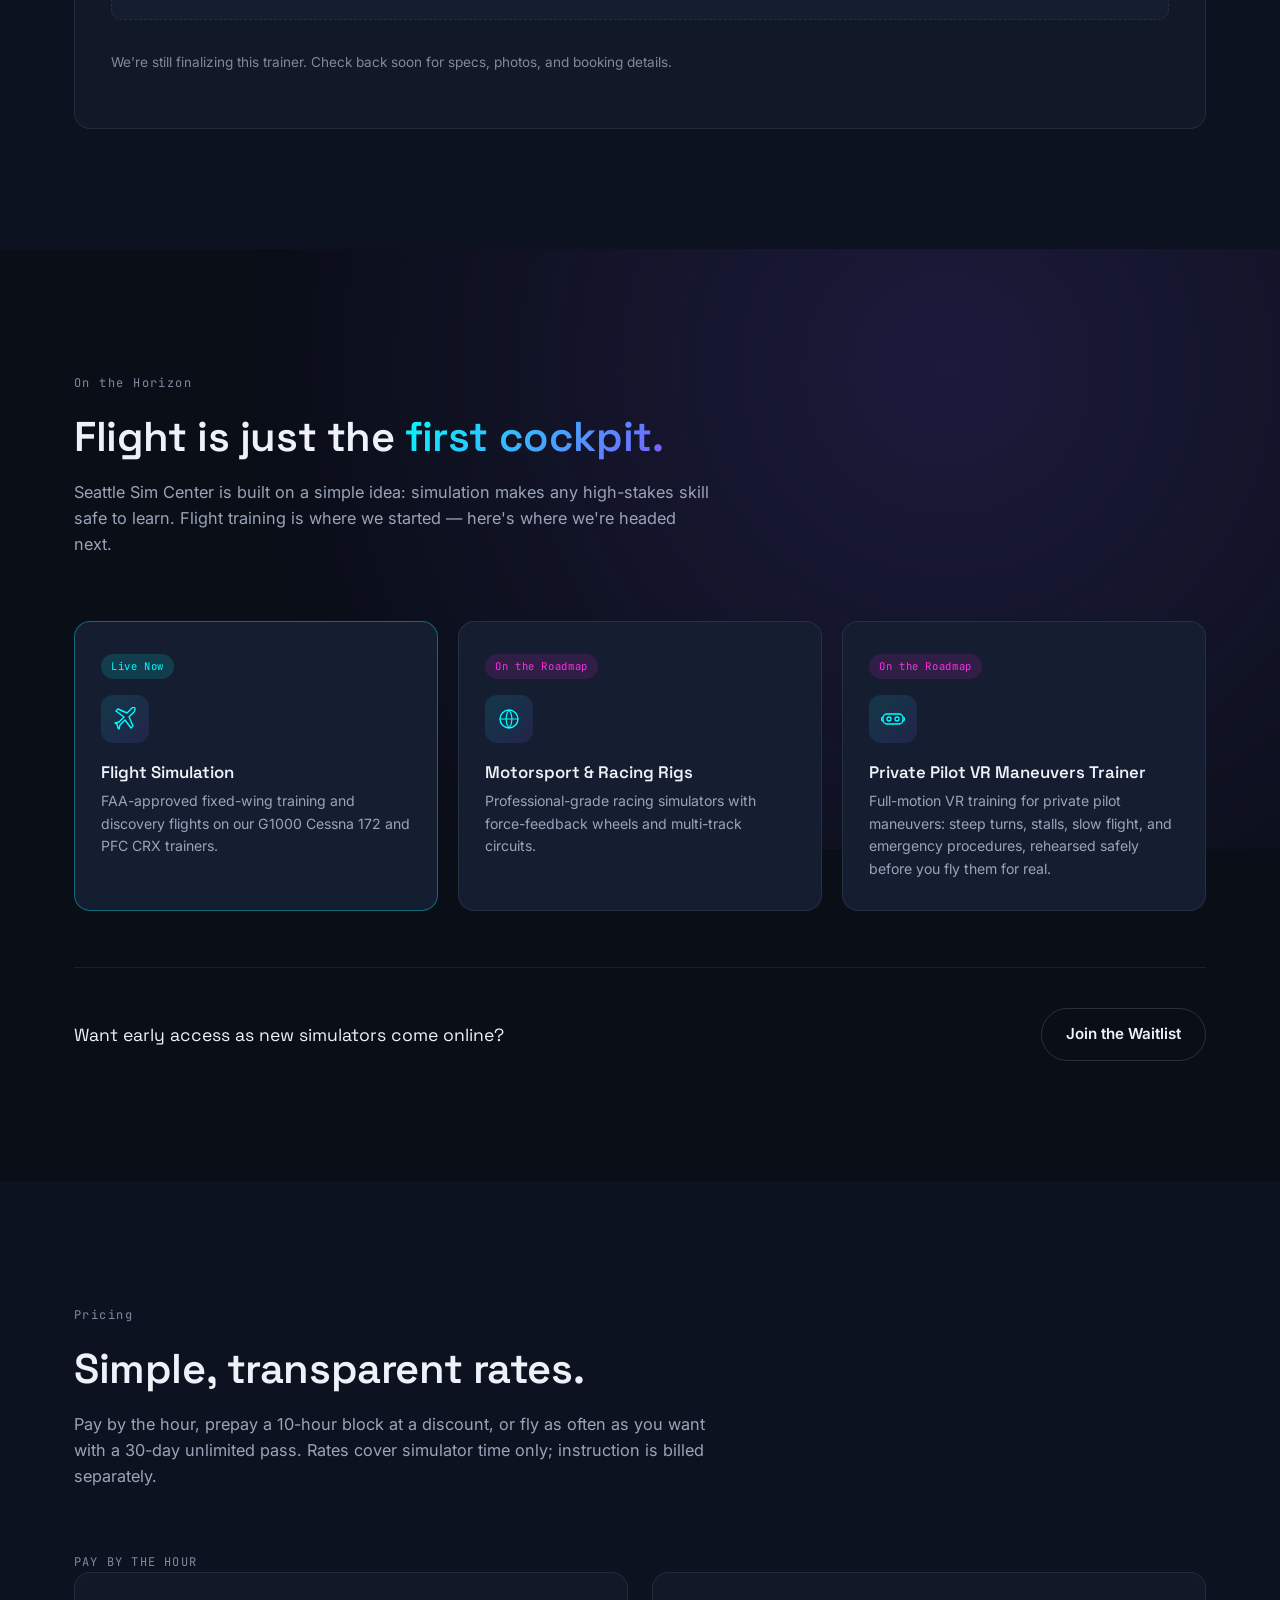
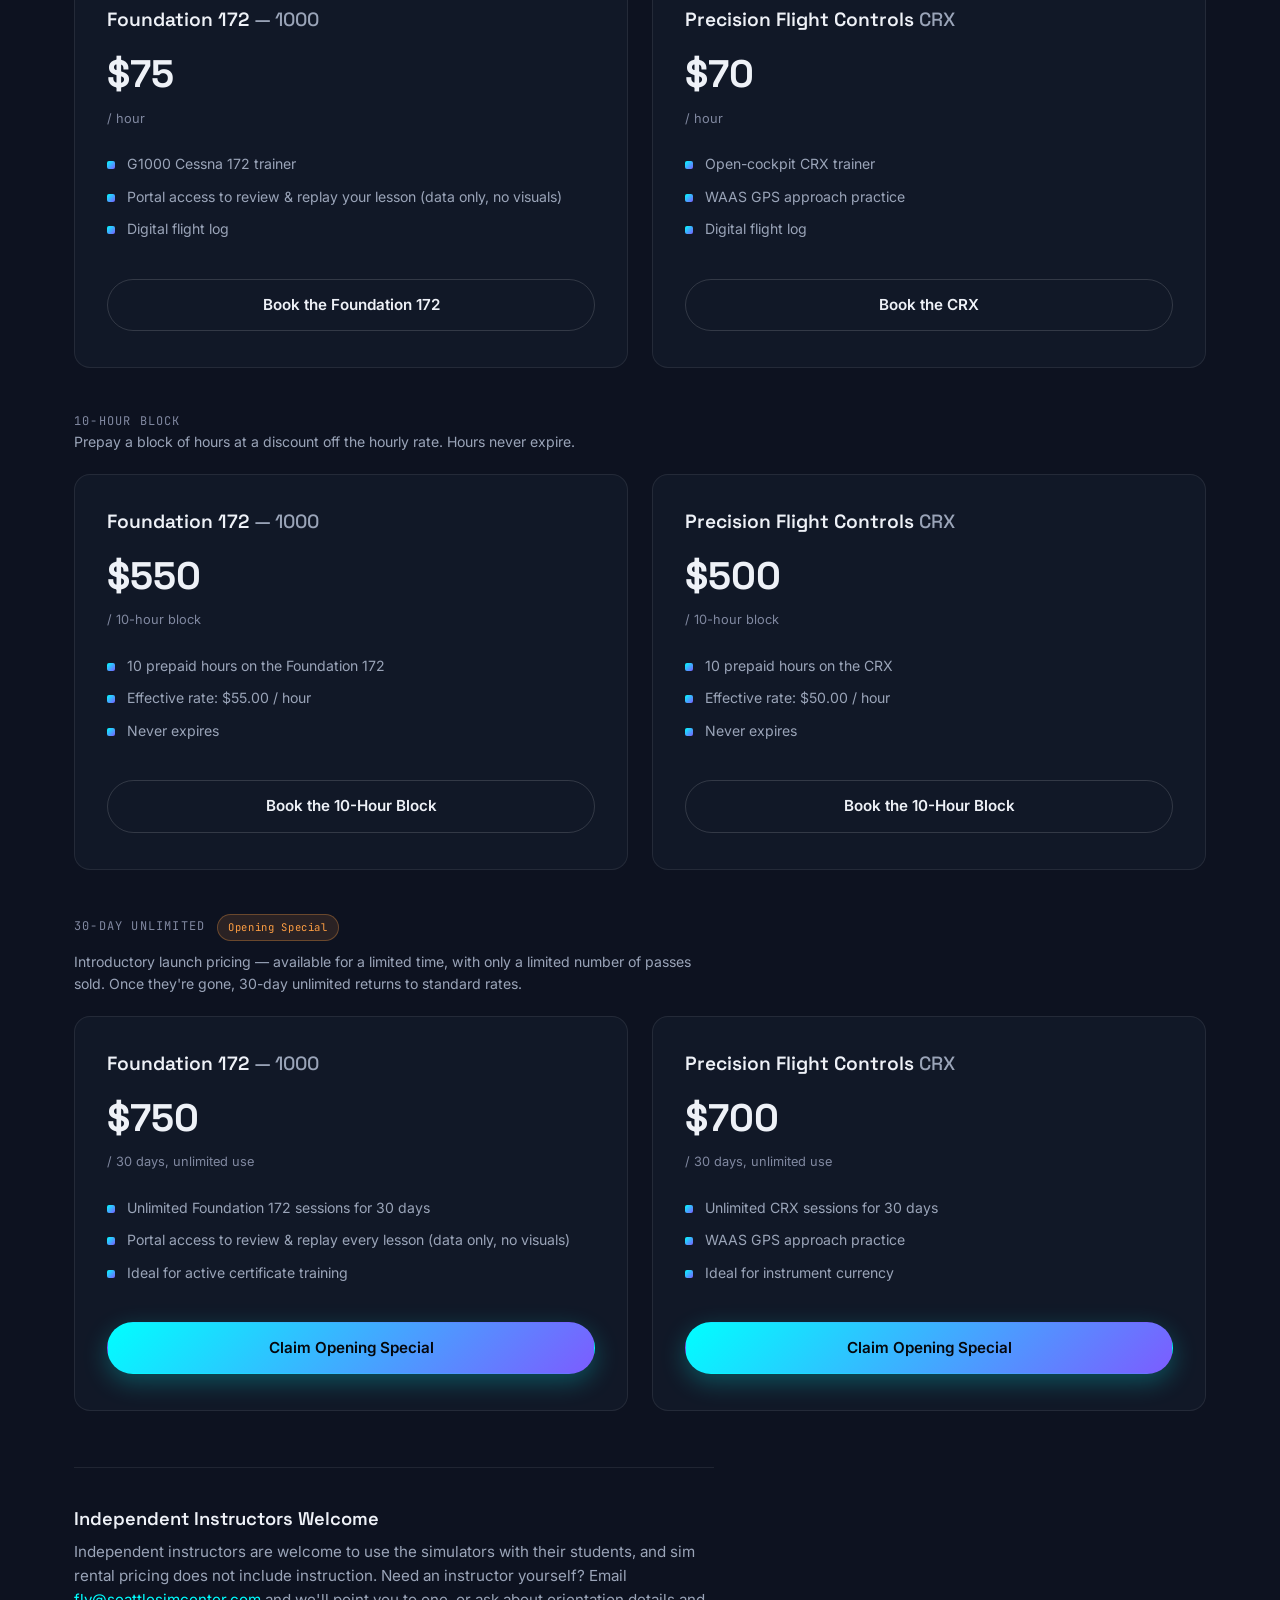
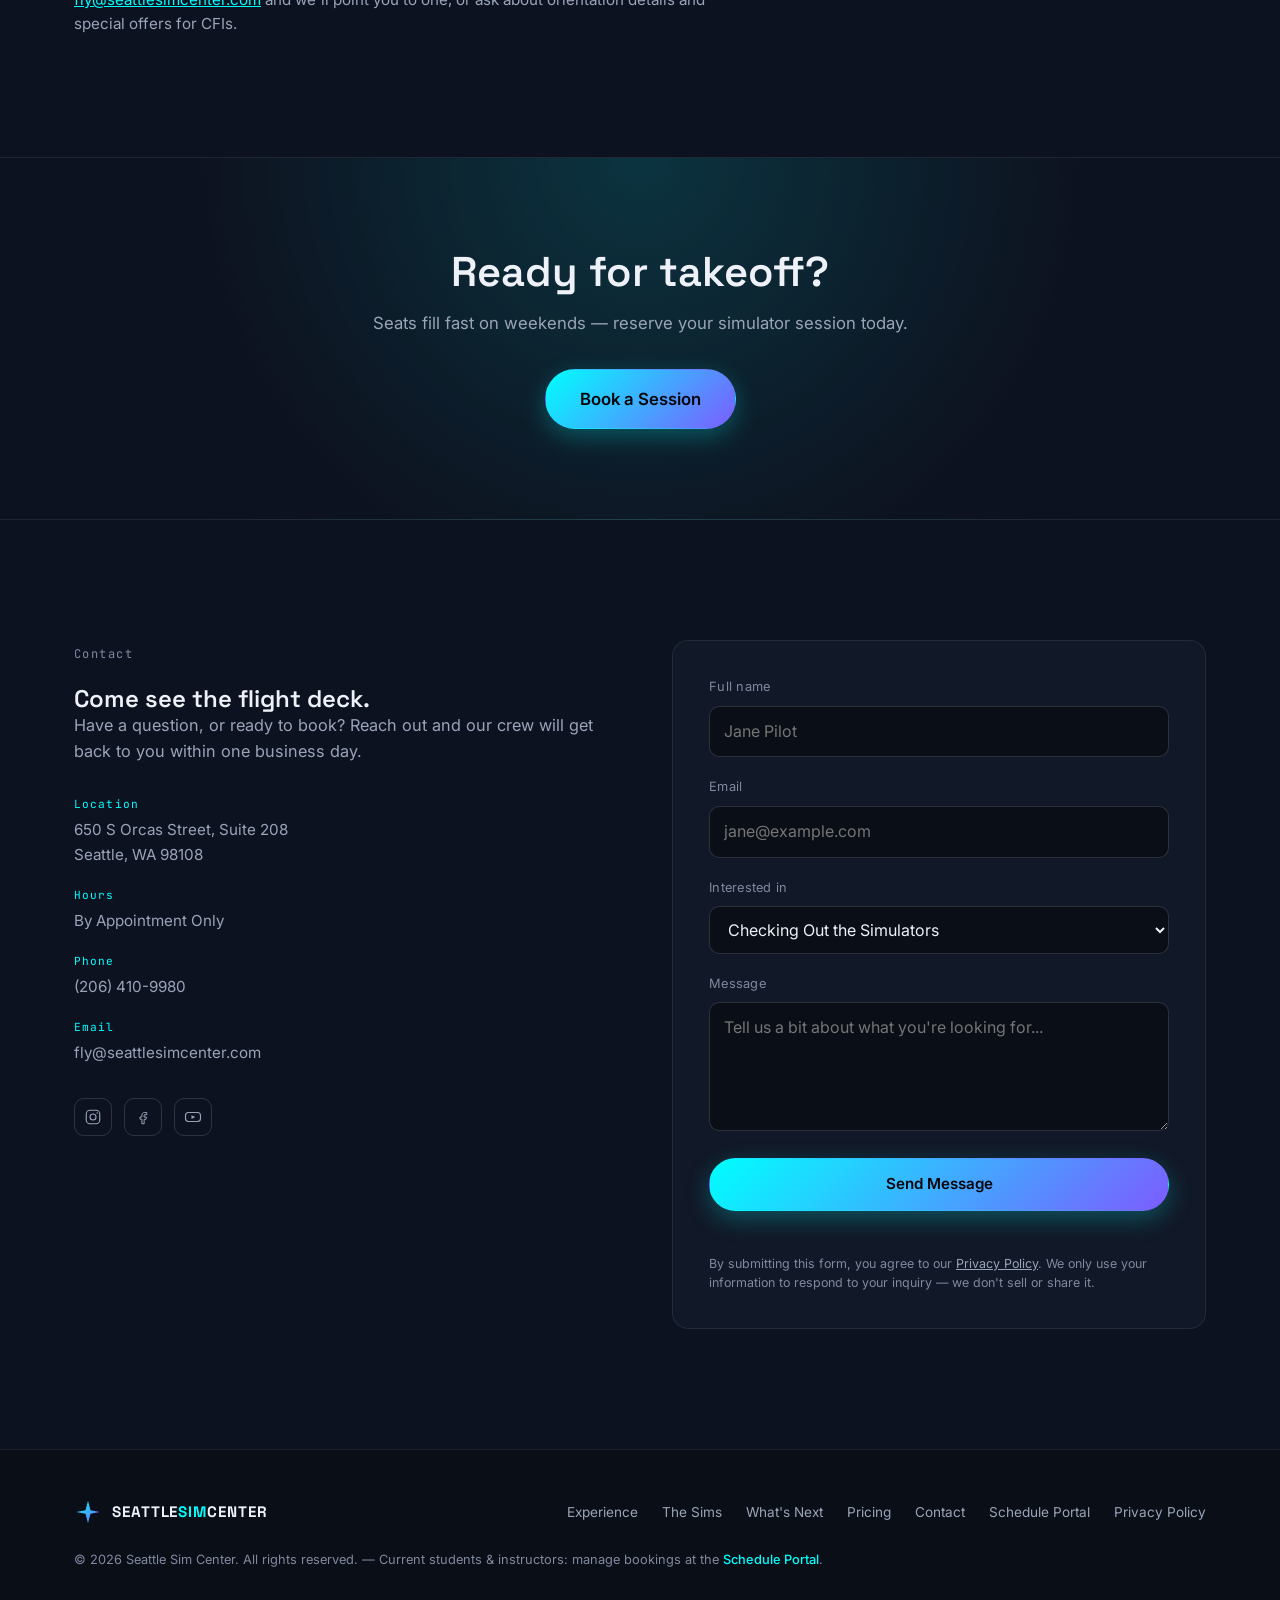
==== commit 7e54b769: "Add placeholder third simulator panel New "Third Simulator" deep-dive panel in About the Simulators," ====
--- a/index.html
+++ b/index.html
@@ -48,7 +48,6 @@
       <a href="#about-sims">The Sims</a>
       <a href="#horizon">What's Next</a>
       <a href="#pricing">Pricing</a>
-      <a href="#get-started">Get Started</a>
       <a href="#contact">Contact</a>
       <a href="https://schedule.seattlesimcenter.com" target="_blank" rel="noopener noreferrer" class="nav-schedule-mobile">Schedule Portal <span class="external-hint">(students &amp; instructors)</span></a>
       <a href="#contact" class="btn btn-primary btn-sm nav-cta-mobile">Book a Session</a>
@@ -211,7 +210,7 @@
       <div class="section-head reveal">
         <p class="eyebrow eyebrow-alt">About the Simulators</p>
         <h2>Under the hood.</h2>
-        <p class="section-sub">The full spec sheet on both trainers, straight from the manufacturers: one-G Simulation and Precision Flight Controls.</p>
+        <p class="section-sub">The full spec sheet on our trainers, straight from the manufacturers: one-G Simulation and Precision Flight Controls. A third sim is on the way.</p>
       </div>
 
       <div class="deepdive-panel reveal">
@@ -338,6 +337,25 @@
           <p class="deepdive-note deepdive-note-sub"><strong>Optional turboprop:</strong> King Air C90 &middot; King Air B200 &middot; Cessna Caravan 208B &middot; Pilatus PC12 &nbsp;&nbsp;<strong>Optional jet:</strong> Cessna Citation 501 &middot; Citation 550</p>
         </div>
       </div>
+
+      <div class="deepdive-panel deepdive-panel-soon reveal">
+        <div class="deepdive-head">
+          <div class="card-icon card-icon-soon">
+            <svg width="24" height="24" viewBox="0 0 24 24" fill="none"><circle cx="12" cy="12" r="9" stroke="currentColor" stroke-width="1.4"/><path d="M9.3 9.6a2.7 2.7 0 115.2 1c-.4 1-1.4 1.3-1.9 2.1-.3.4-.4.8-.4 1.3" stroke="currentColor" stroke-width="1.4" stroke-linecap="round" stroke-linejoin="round"/><circle cx="12" cy="17.1" r="0.9" fill="currentColor"/></svg>
+          </div>
+          <div>
+            <span class="sim-badge sim-badge-soon">Coming Soon</span>
+            <h3>Third Simulator</h3>
+            <p class="sim-tagline">Model and details to be announced.</p>
+          </div>
+        </div>
+
+        <div class="deepdive-media deepdive-media-placeholder">
+          <span class="placeholder-mark" aria-hidden="true">?</span>
+        </div>
+
+        <p class="deepdive-note">We're still finalizing this trainer. Check back soon for specs, photos, and booking details.</p>
+      </div>
     </div>
   </section>
 
@@ -485,64 +503,6 @@
       <div class="instructor-note reveal">
         <h3>Independent Instructors Welcome</h3>
         <p>Independent instructors are welcome to use the simulators with their students, and sim rental pricing does not include instruction. Need an instructor yourself? Email <a href="mailto:fly@seattlesimcenter.com">fly@seattlesimcenter.com</a> and we'll point you to one, or ask about orientation details and special offers for CFIs.</p>
-      </div>
-    </div>
-  </section>
-
-  <!-- GETTING STARTED -->
-  <section id="get-started" class="section">
-    <div class="container">
-      <div class="section-head reveal">
-        <p class="eyebrow eyebrow-alt">Getting Started</p>
-        <h2>From sign-up to <span class="text-gradient">first lesson.</span></h2>
-        <p class="section-sub">New to Seattle Sim Center? Here's how to get from registering online to your first session in the sim.</p>
-      </div>
-
-      <ol class="steps">
-        <li class="step reveal">
-          <span class="step-num">Step 1</span>
-          <h3>Register online</h3>
-          <p>Create your account in the <a href="https://schedule.seattlesimcenter.com" target="_blank" rel="noopener noreferrer">Schedule Portal</a>.</p>
-          <div class="step-sub">
-            <p class="step-sub-label">In the portal</p>
-            <ul>
-              <li>Sign the waiver</li>
-              <li>Upload your ID</li>
-            </ul>
-            <p class="step-sub-note">Can also be done at your first lesson.</p>
-          </div>
-        </li>
-
-        <li class="step reveal">
-          <span class="step-num">Step 2</span>
-          <h3>We reach out</h3>
-          <p>We'll contact you to talk through your training requirements.</p>
-          <div class="step-branch">
-            <p class="step-sub-label">Have your own instructor?</p>
-            <p><strong>Yes:</strong> bring your CFI to train in our sims.</p>
-            <p><strong>No:</strong> we'll pair you with one.</p>
-          </div>
-        </li>
-
-        <li class="step reveal">
-          <span class="step-num">Step 3</span>
-          <h3>Schedule your first lesson</h3>
-          <p>Book a time with your instructor through the Schedule Portal.</p>
-          <div class="step-cond">
-            <p class="step-sub-label">Flying the 1G 1000?</p>
-            <p>Also register at <a href="https://portal.flyone-g.com/" target="_blank" rel="noopener noreferrer">portal.flyone-g.com</a>.</p>
-          </div>
-        </li>
-
-        <li class="step step-final reveal">
-          <span class="step-num">First Lesson</span>
-          <h3>Orientation + lesson</h3>
-          <p>A tour of the office and simulators, then your first session. Then you're ready to train.</p>
-        </li>
-      </ol>
-
-      <div class="steps-cta reveal">
-        <a href="https://schedule.seattlesimcenter.com" target="_blank" rel="noopener noreferrer" class="btn btn-primary">Register in the Schedule Portal</a>
       </div>
     </div>
   </section>
@@ -648,7 +608,6 @@
       <a href="#about-sims">The Sims</a>
       <a href="#horizon">What's Next</a>
       <a href="#pricing">Pricing</a>
-      <a href="#get-started">Get Started</a>
       <a href="#contact">Contact</a>
       <a href="https://schedule.seattlesimcenter.com" target="_blank" rel="noopener noreferrer">Schedule Portal</a>
       <a href="privacy.html">Privacy Policy</a>
--- a/styles.css
+++ b/styles.css
@@ -565,6 +565,30 @@
   display: block;
   width: 100%;
   height: auto;
+}
+.deepdive-media-placeholder {
+  aspect-ratio: 4 / 3;
+  display: flex;
+  align-items: center;
+  justify-content: center;
+  background: var(--surface-2);
+  border-style: dashed;
+}
+.placeholder-mark {
+  font-family: var(--font-display);
+  font-size: 4.5rem;
+  font-weight: 700;
+  background: var(--gradient-brand);
+  -webkit-background-clip: text;
+  background-clip: text;
+  color: transparent;
+  opacity: 0.55;
+}
+
+.sim-badge-soon { color: var(--accent-magenta); background: rgba(255, 46, 230, 0.12); }
+.card-icon-soon {
+  background: linear-gradient(135deg, rgba(255, 46, 230, 0.14), rgba(124, 92, 255, 0.14));
+  color: var(--accent-magenta);
 }
 
 .deepdive-specs {
@@ -943,86 +967,6 @@
 }
 .reveal.in-view { opacity: 1; transform: translateY(0); }
 
-/* ==========================================================================
-   Getting started steps
-   ========================================================================== */
-.steps {
-  list-style: none;
-  margin: 0;
-  padding: 0;
-  display: grid;
-  grid-template-columns: repeat(4, minmax(0, 1fr));
-  gap: 20px;
-  counter-reset: none;
-}
-.step {
-  position: relative;
-  background: var(--surface);
-  border: 1px solid var(--border);
-  border-radius: var(--radius);
-  padding: 28px 24px;
-  display: flex;
-  flex-direction: column;
-  gap: 10px;
-}
-.step:not(:last-child)::after {
-  content: "";
-  position: absolute;
-  top: 40px;
-  right: -20px;
-  width: 20px;
-  height: 2px;
-  background: var(--accent);
-  opacity: 0.6;
-}
-.step-final { border-color: rgba(0, 255, 255, 0.45); box-shadow: var(--shadow-glow); }
-.step-num {
-  font-family: var(--font-mono);
-  font-size: 0.75rem;
-  letter-spacing: 0.14em;
-  text-transform: uppercase;
-  color: var(--accent);
-}
-.step h3 { font-size: 1.1rem; }
-.step > p { color: var(--text-dim); font-size: 0.9rem; }
-.step a { color: var(--accent); text-decoration: underline; }
-.step a:hover { color: var(--accent-2); }
-.step-sub,
-.step-branch {
-  margin-top: 6px;
-  padding: 14px 16px;
-  border-radius: var(--radius-sm);
-  background: var(--bg-alt);
-  font-size: 0.86rem;
-  color: var(--text-dim);
-}
-.step-sub { border: 1px dashed rgba(124, 92, 255, 0.7); }
-.step-branch { border: 1px solid rgba(255, 159, 67, 0.5); }
-.step-cond {
-  margin-top: 6px;
-  padding: 14px 16px;
-  border-radius: var(--radius-sm);
-  background: var(--bg-alt);
-  border: 1px solid rgba(255, 159, 67, 0.5);
-  font-size: 0.86rem;
-  color: var(--text-dim);
-}
-.step-cond .step-sub-label { color: var(--accent-warm); }
-.step-branch p + p { margin-top: 4px; }
-.step-branch strong { color: var(--text); }
-.step-sub-label {
-  font-family: var(--font-mono);
-  font-size: 0.7rem;
-  letter-spacing: 0.12em;
-  text-transform: uppercase;
-  color: var(--text-faint);
-  margin-bottom: 6px;
-}
-.step-sub ul { margin: 0; padding-left: 18px; }
-.step-sub li { list-style: disc; color: var(--text); }
-.step-sub-note { margin-top: 8px; font-size: 0.8rem; }
-.steps-cta { margin-top: 40px; display: flex; justify-content: center; }
-
 @media (prefers-reduced-motion: reduce) {
   * { animation-duration: 0.001ms !important; animation-iteration-count: 1 !important; transition-duration: 0.001ms !important; }
   html { scroll-behavior: auto; }
@@ -1032,8 +976,6 @@
    Responsive
    ========================================================================== */
 @media (max-width: 1080px) {
-  .steps { grid-template-columns: repeat(2, minmax(0, 1fr)); }
-  .step:not(:last-child)::after { display: none; }
   .experience-grid { grid-template-columns: repeat(2, 1fr); }
   .experience-card-lg { grid-column: span 2; }
   .horizon-grid { grid-template-columns: repeat(2, 1fr); }
@@ -1086,7 +1028,6 @@
   .experience-card-lg { grid-column: span 1; }
   .horizon-grid { grid-template-columns: 1fr; }
   .pricing-grid { grid-template-columns: 1fr; }
-  .steps { grid-template-columns: 1fr; }
   .deepdive-specs { grid-template-columns: 1fr; }
   .deepdive-head { flex-direction: column; }
   .deepdive-panel { padding: 28px 24px; }
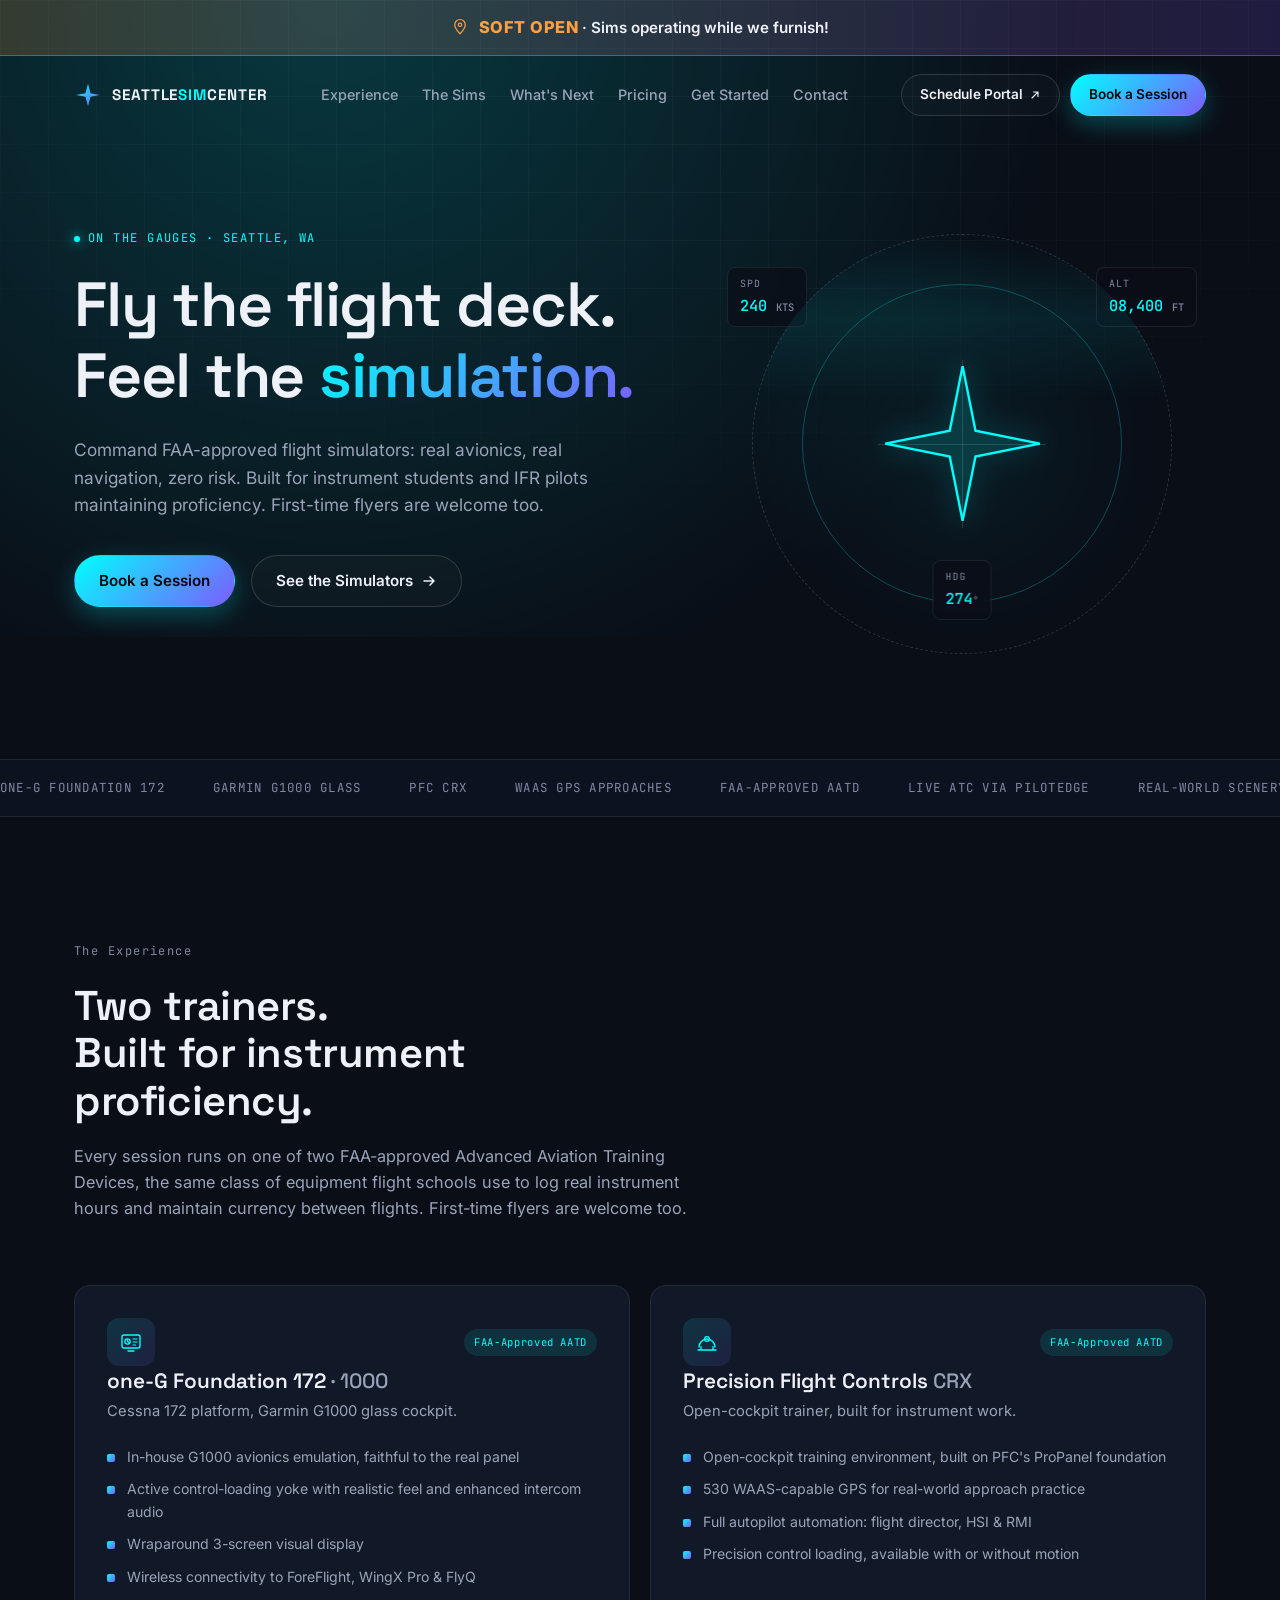
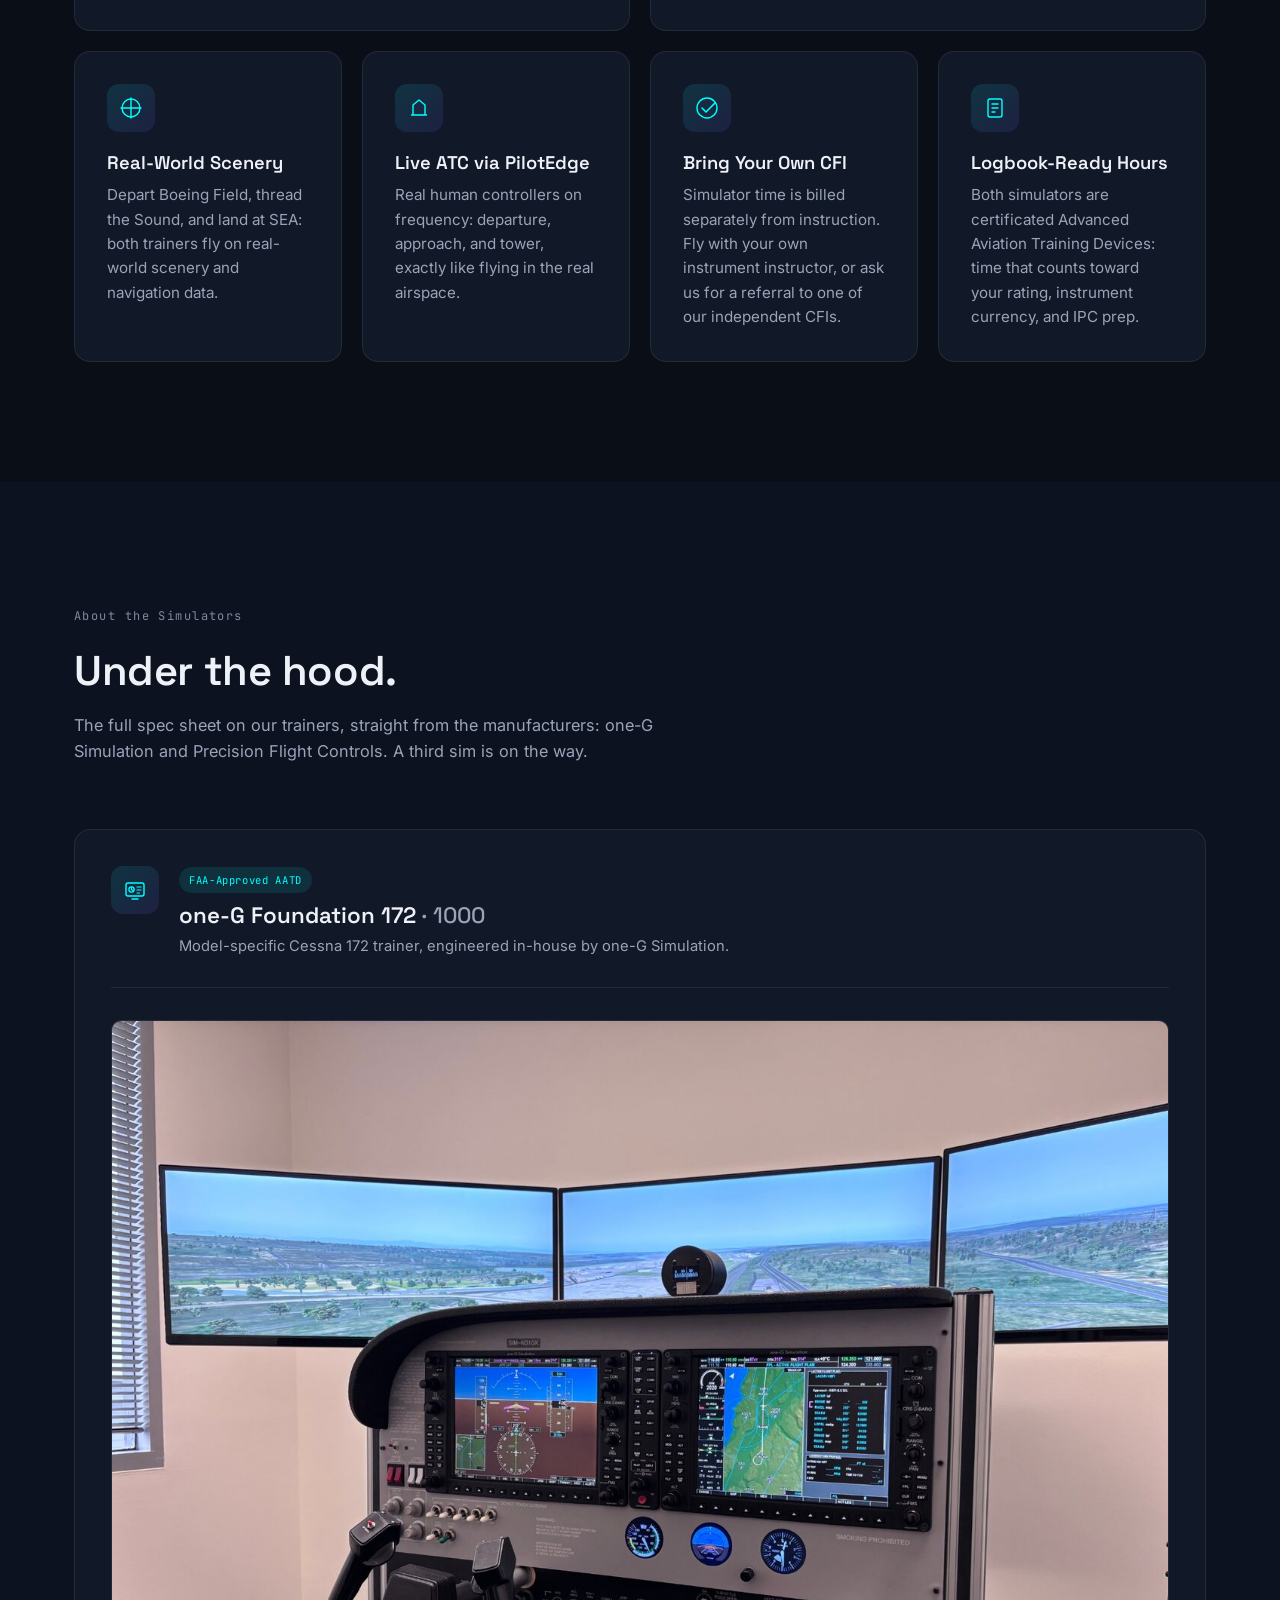
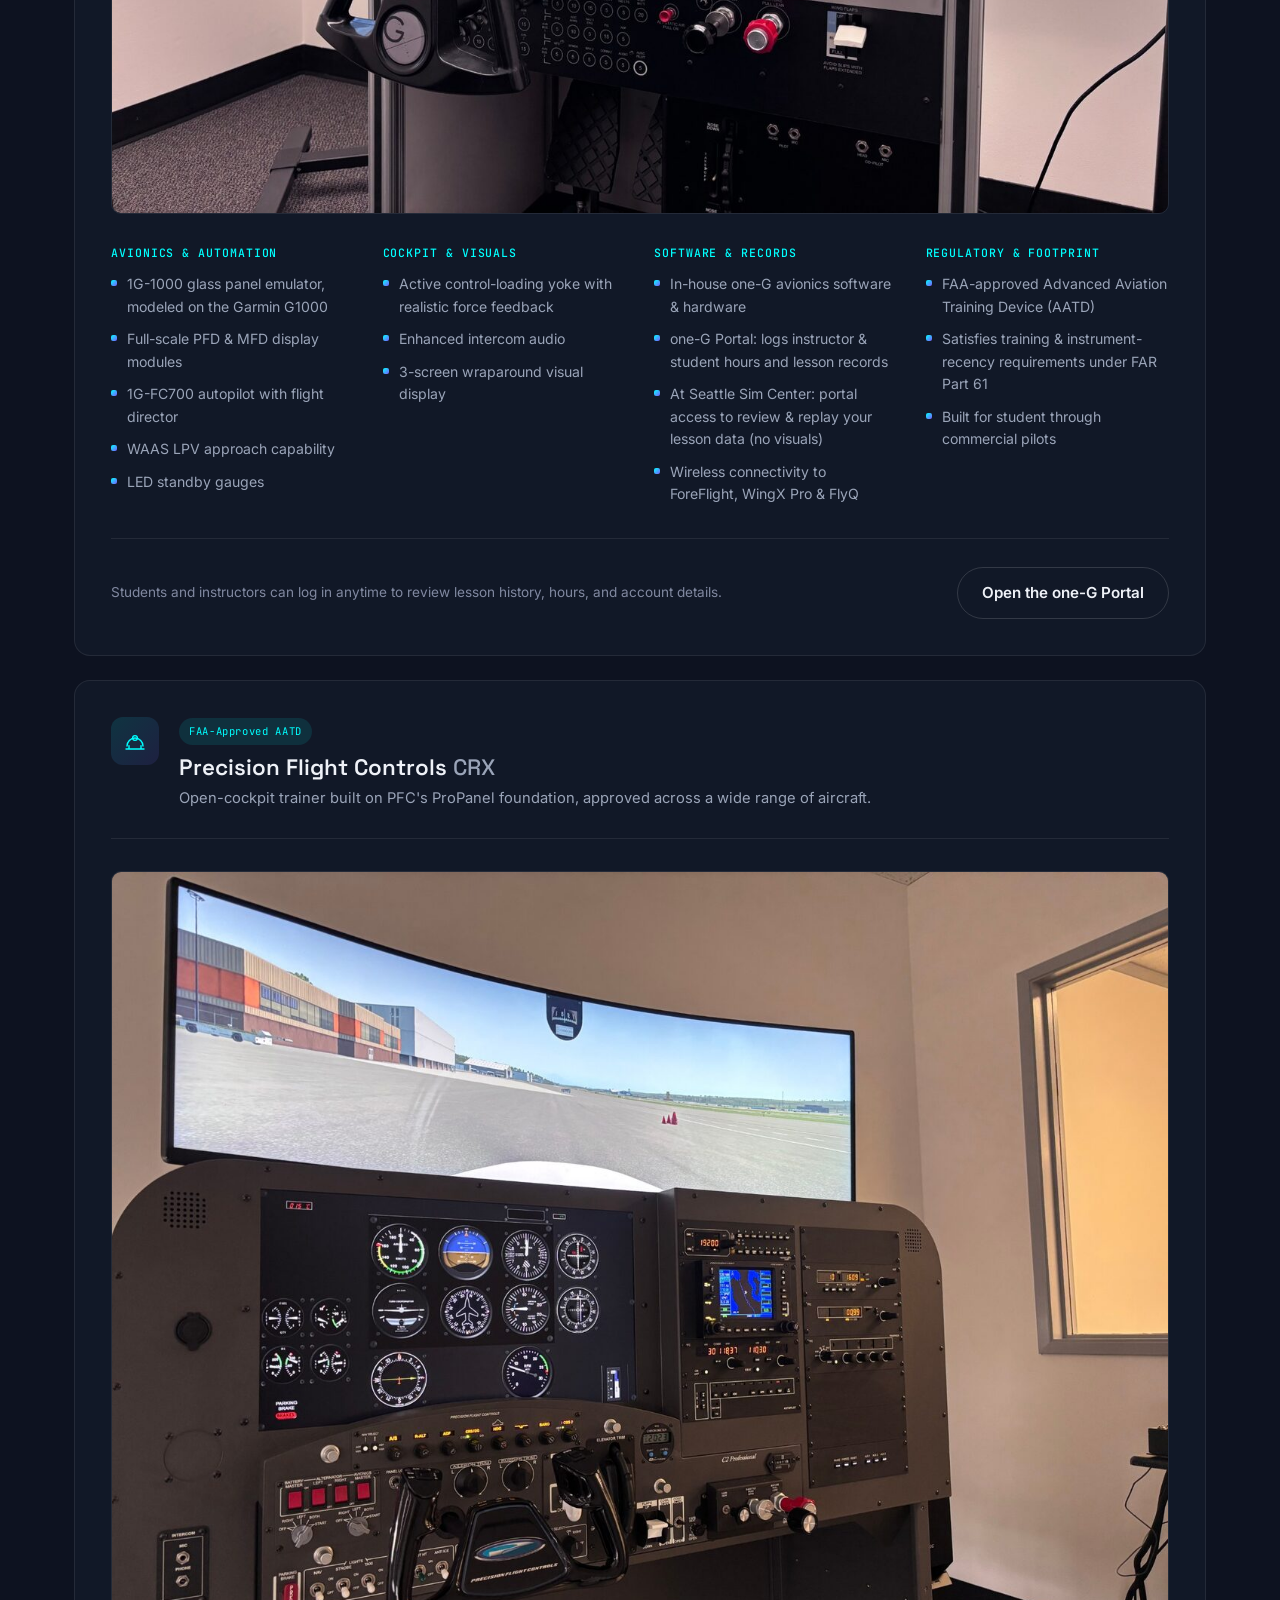
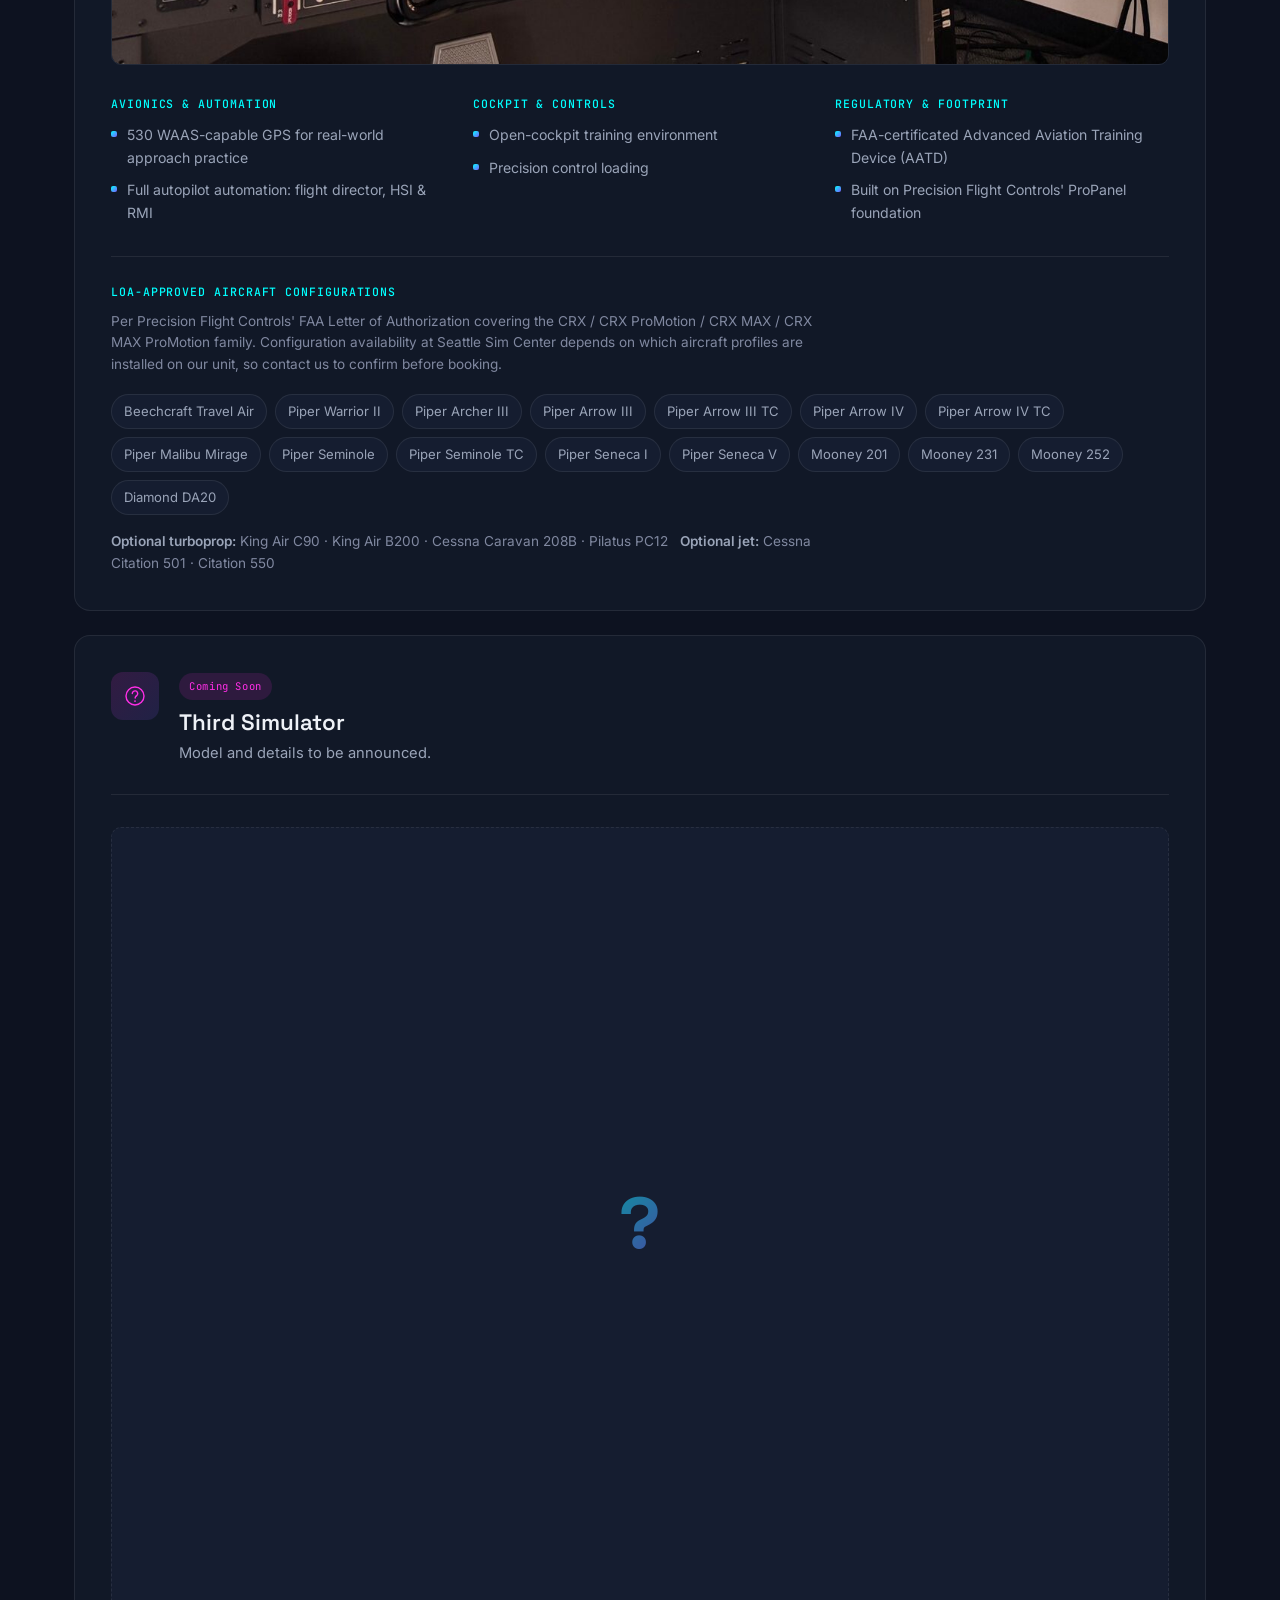
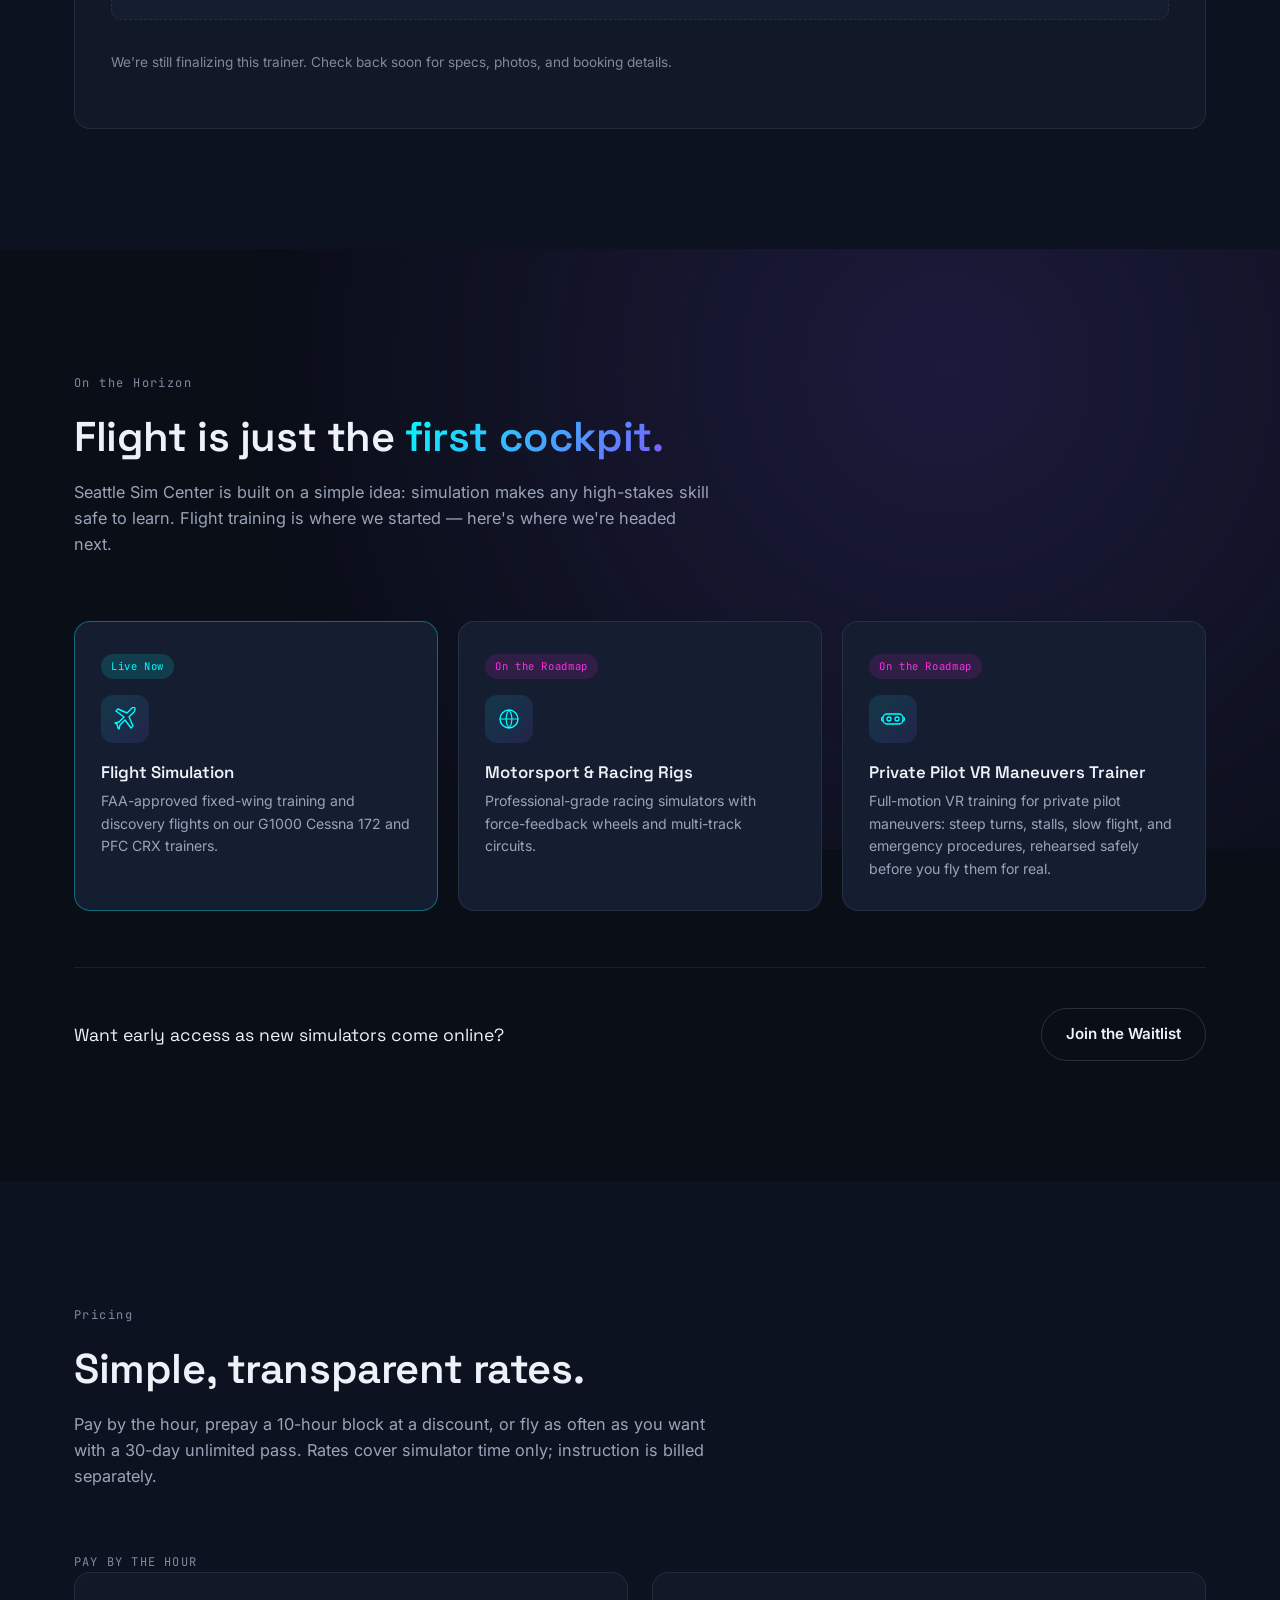
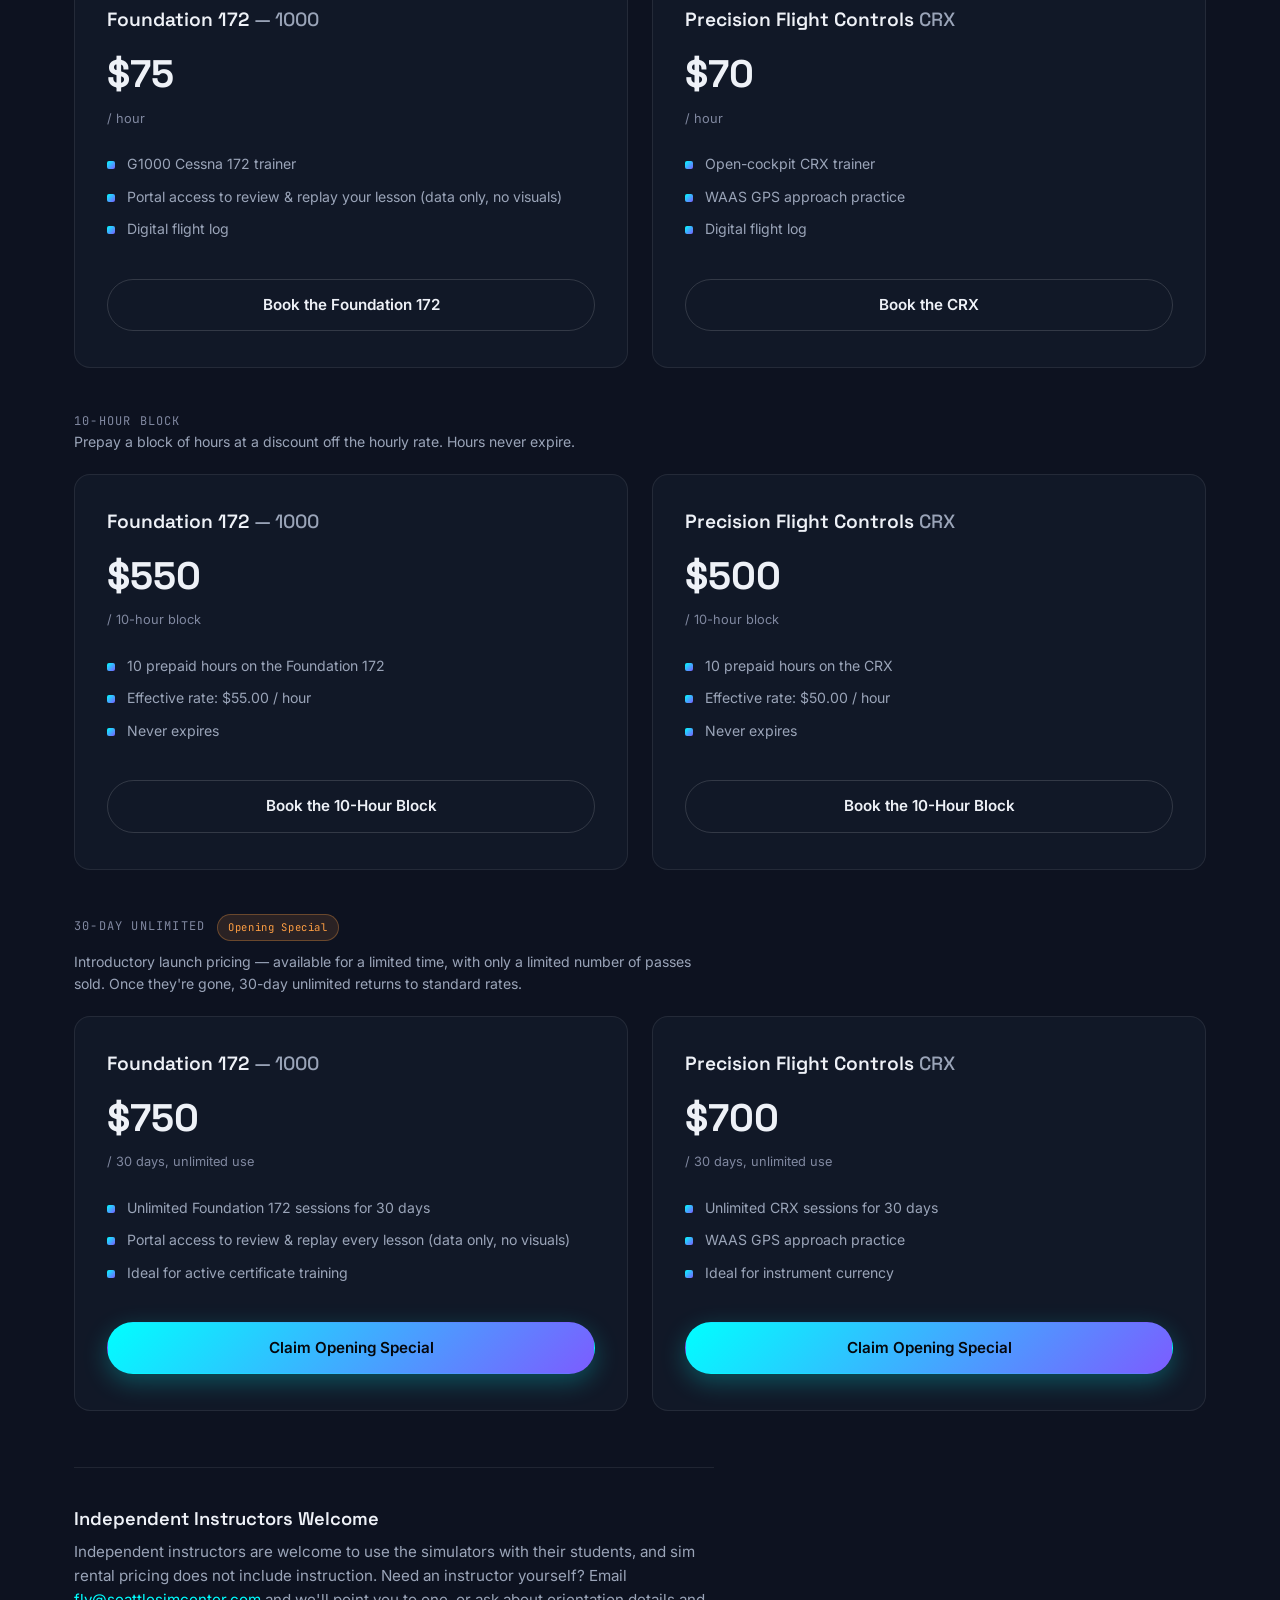
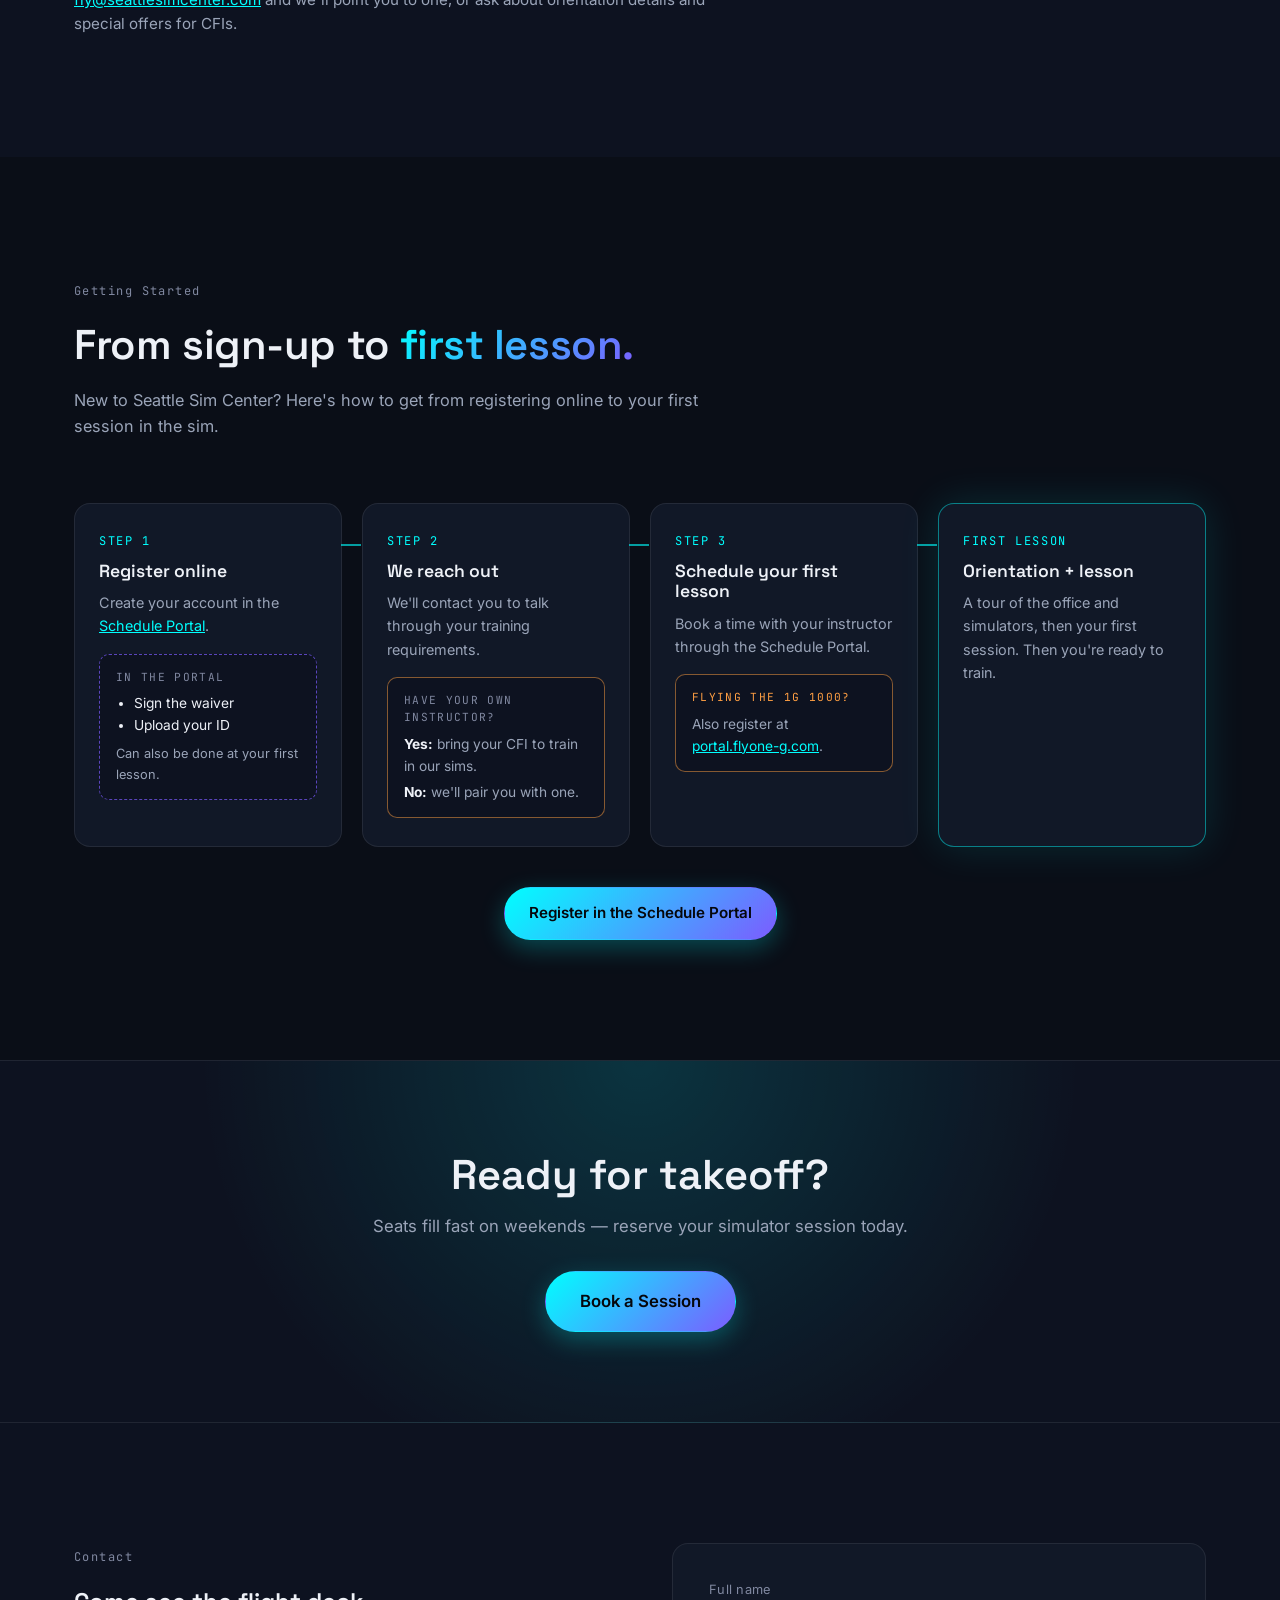
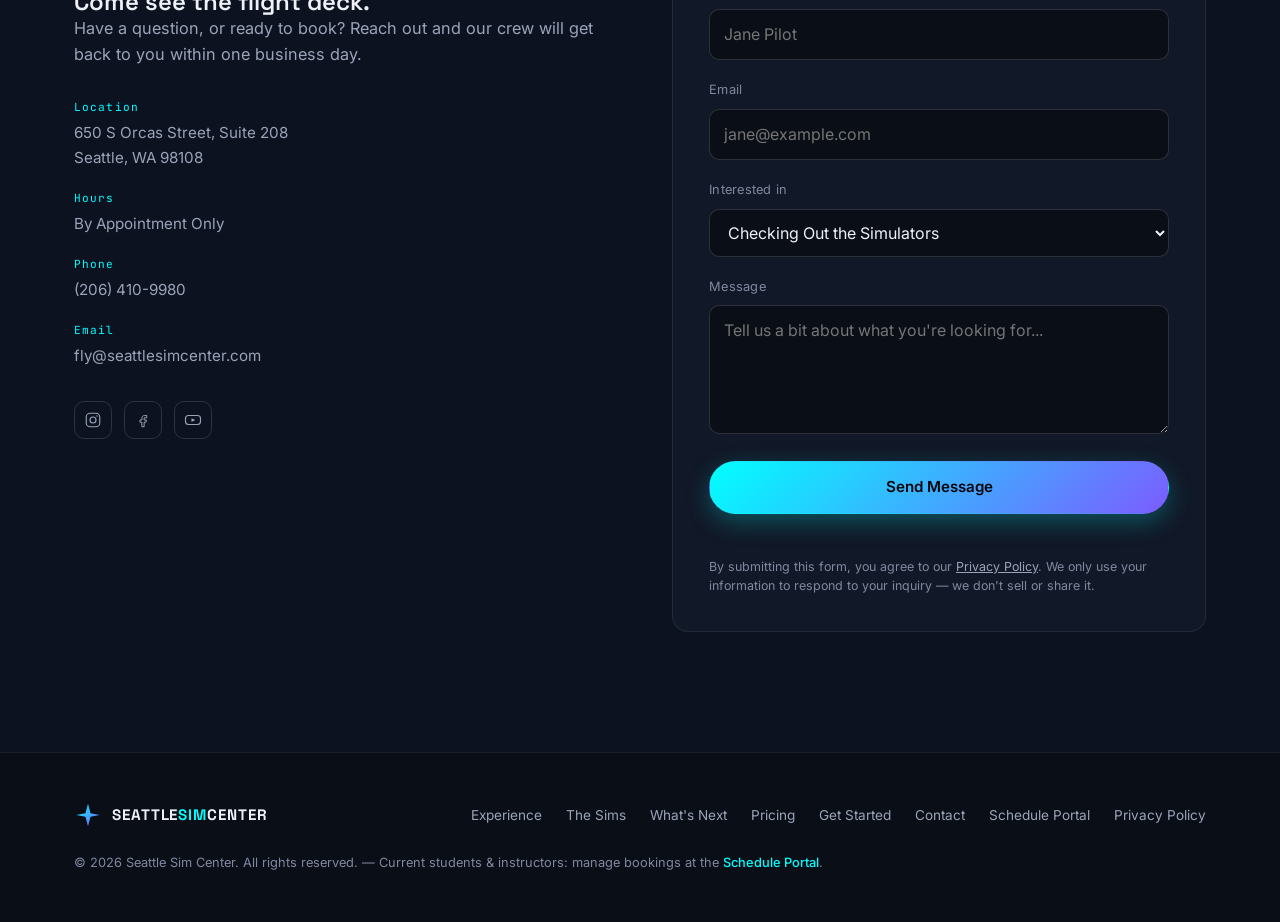
==== commit e2816c51: "Merge remote-tracking branch 'origin/claude/seattle-sim-center-landing-aezeyl' into claude/seattle-s" ====
--- a/index.html
+++ b/index.html
@@ -48,6 +48,7 @@
       <a href="#about-sims">The Sims</a>
       <a href="#horizon">What's Next</a>
       <a href="#pricing">Pricing</a>
+      <a href="#get-started">Get Started</a>
       <a href="#contact">Contact</a>
       <a href="https://schedule.seattlesimcenter.com" target="_blank" rel="noopener noreferrer" class="nav-schedule-mobile">Schedule Portal <span class="external-hint">(students &amp; instructors)</span></a>
       <a href="#contact" class="btn btn-primary btn-sm nav-cta-mobile">Book a Session</a>
@@ -503,6 +504,64 @@
       <div class="instructor-note reveal">
         <h3>Independent Instructors Welcome</h3>
         <p>Independent instructors are welcome to use the simulators with their students, and sim rental pricing does not include instruction. Need an instructor yourself? Email <a href="mailto:fly@seattlesimcenter.com">fly@seattlesimcenter.com</a> and we'll point you to one, or ask about orientation details and special offers for CFIs.</p>
+      </div>
+    </div>
+  </section>
+
+  <!-- GETTING STARTED -->
+  <section id="get-started" class="section">
+    <div class="container">
+      <div class="section-head reveal">
+        <p class="eyebrow eyebrow-alt">Getting Started</p>
+        <h2>From sign-up to <span class="text-gradient">first lesson.</span></h2>
+        <p class="section-sub">New to Seattle Sim Center? Here's how to get from registering online to your first session in the sim.</p>
+      </div>
+
+      <ol class="steps">
+        <li class="step reveal">
+          <span class="step-num">Step 1</span>
+          <h3>Register online</h3>
+          <p>Create your account in the <a href="https://schedule.seattlesimcenter.com" target="_blank" rel="noopener noreferrer">Schedule Portal</a>.</p>
+          <div class="step-sub">
+            <p class="step-sub-label">In the portal</p>
+            <ul>
+              <li>Sign the waiver</li>
+              <li>Upload your ID</li>
+            </ul>
+            <p class="step-sub-note">Can also be done at your first lesson.</p>
+          </div>
+        </li>
+
+        <li class="step reveal">
+          <span class="step-num">Step 2</span>
+          <h3>We reach out</h3>
+          <p>We'll contact you to talk through your training requirements.</p>
+          <div class="step-branch">
+            <p class="step-sub-label">Have your own instructor?</p>
+            <p><strong>Yes:</strong> bring your CFI to train in our sims.</p>
+            <p><strong>No:</strong> we'll pair you with one.</p>
+          </div>
+        </li>
+
+        <li class="step reveal">
+          <span class="step-num">Step 3</span>
+          <h3>Schedule your first lesson</h3>
+          <p>Book a time with your instructor through the Schedule Portal.</p>
+          <div class="step-cond">
+            <p class="step-sub-label">Flying the 1G 1000?</p>
+            <p>Also register at <a href="https://portal.flyone-g.com/" target="_blank" rel="noopener noreferrer">portal.flyone-g.com</a>.</p>
+          </div>
+        </li>
+
+        <li class="step step-final reveal">
+          <span class="step-num">First Lesson</span>
+          <h3>Orientation + lesson</h3>
+          <p>A tour of the office and simulators, then your first session. Then you're ready to train.</p>
+        </li>
+      </ol>
+
+      <div class="steps-cta reveal">
+        <a href="https://schedule.seattlesimcenter.com" target="_blank" rel="noopener noreferrer" class="btn btn-primary">Register in the Schedule Portal</a>
       </div>
     </div>
   </section>
@@ -608,6 +667,7 @@
       <a href="#about-sims">The Sims</a>
       <a href="#horizon">What's Next</a>
       <a href="#pricing">Pricing</a>
+      <a href="#get-started">Get Started</a>
       <a href="#contact">Contact</a>
       <a href="https://schedule.seattlesimcenter.com" target="_blank" rel="noopener noreferrer">Schedule Portal</a>
       <a href="privacy.html">Privacy Policy</a>
--- a/styles.css
+++ b/styles.css
@@ -967,6 +967,86 @@
 }
 .reveal.in-view { opacity: 1; transform: translateY(0); }
 
+/* ==========================================================================
+   Getting started steps
+   ========================================================================== */
+.steps {
+  list-style: none;
+  margin: 0;
+  padding: 0;
+  display: grid;
+  grid-template-columns: repeat(4, minmax(0, 1fr));
+  gap: 20px;
+  counter-reset: none;
+}
+.step {
+  position: relative;
+  background: var(--surface);
+  border: 1px solid var(--border);
+  border-radius: var(--radius);
+  padding: 28px 24px;
+  display: flex;
+  flex-direction: column;
+  gap: 10px;
+}
+.step:not(:last-child)::after {
+  content: "";
+  position: absolute;
+  top: 40px;
+  right: -20px;
+  width: 20px;
+  height: 2px;
+  background: var(--accent);
+  opacity: 0.6;
+}
+.step-final { border-color: rgba(0, 255, 255, 0.45); box-shadow: var(--shadow-glow); }
+.step-num {
+  font-family: var(--font-mono);
+  font-size: 0.75rem;
+  letter-spacing: 0.14em;
+  text-transform: uppercase;
+  color: var(--accent);
+}
+.step h3 { font-size: 1.1rem; }
+.step > p { color: var(--text-dim); font-size: 0.9rem; }
+.step a { color: var(--accent); text-decoration: underline; }
+.step a:hover { color: var(--accent-2); }
+.step-sub,
+.step-branch {
+  margin-top: 6px;
+  padding: 14px 16px;
+  border-radius: var(--radius-sm);
+  background: var(--bg-alt);
+  font-size: 0.86rem;
+  color: var(--text-dim);
+}
+.step-sub { border: 1px dashed rgba(124, 92, 255, 0.7); }
+.step-branch { border: 1px solid rgba(255, 159, 67, 0.5); }
+.step-cond {
+  margin-top: 6px;
+  padding: 14px 16px;
+  border-radius: var(--radius-sm);
+  background: var(--bg-alt);
+  border: 1px solid rgba(255, 159, 67, 0.5);
+  font-size: 0.86rem;
+  color: var(--text-dim);
+}
+.step-cond .step-sub-label { color: var(--accent-warm); }
+.step-branch p + p { margin-top: 4px; }
+.step-branch strong { color: var(--text); }
+.step-sub-label {
+  font-family: var(--font-mono);
+  font-size: 0.7rem;
+  letter-spacing: 0.12em;
+  text-transform: uppercase;
+  color: var(--text-faint);
+  margin-bottom: 6px;
+}
+.step-sub ul { margin: 0; padding-left: 18px; }
+.step-sub li { list-style: disc; color: var(--text); }
+.step-sub-note { margin-top: 8px; font-size: 0.8rem; }
+.steps-cta { margin-top: 40px; display: flex; justify-content: center; }
+
 @media (prefers-reduced-motion: reduce) {
   * { animation-duration: 0.001ms !important; animation-iteration-count: 1 !important; transition-duration: 0.001ms !important; }
   html { scroll-behavior: auto; }
@@ -976,6 +1056,8 @@
    Responsive
    ========================================================================== */
 @media (max-width: 1080px) {
+  .steps { grid-template-columns: repeat(2, minmax(0, 1fr)); }
+  .step:not(:last-child)::after { display: none; }
   .experience-grid { grid-template-columns: repeat(2, 1fr); }
   .experience-card-lg { grid-column: span 2; }
   .horizon-grid { grid-template-columns: repeat(2, 1fr); }
@@ -1028,6 +1110,7 @@
   .experience-card-lg { grid-column: span 1; }
   .horizon-grid { grid-template-columns: 1fr; }
   .pricing-grid { grid-template-columns: 1fr; }
+  .steps { grid-template-columns: 1fr; }
   .deepdive-specs { grid-template-columns: 1fr; }
   .deepdive-head { flex-direction: column; }
   .deepdive-panel { padding: 28px 24px; }
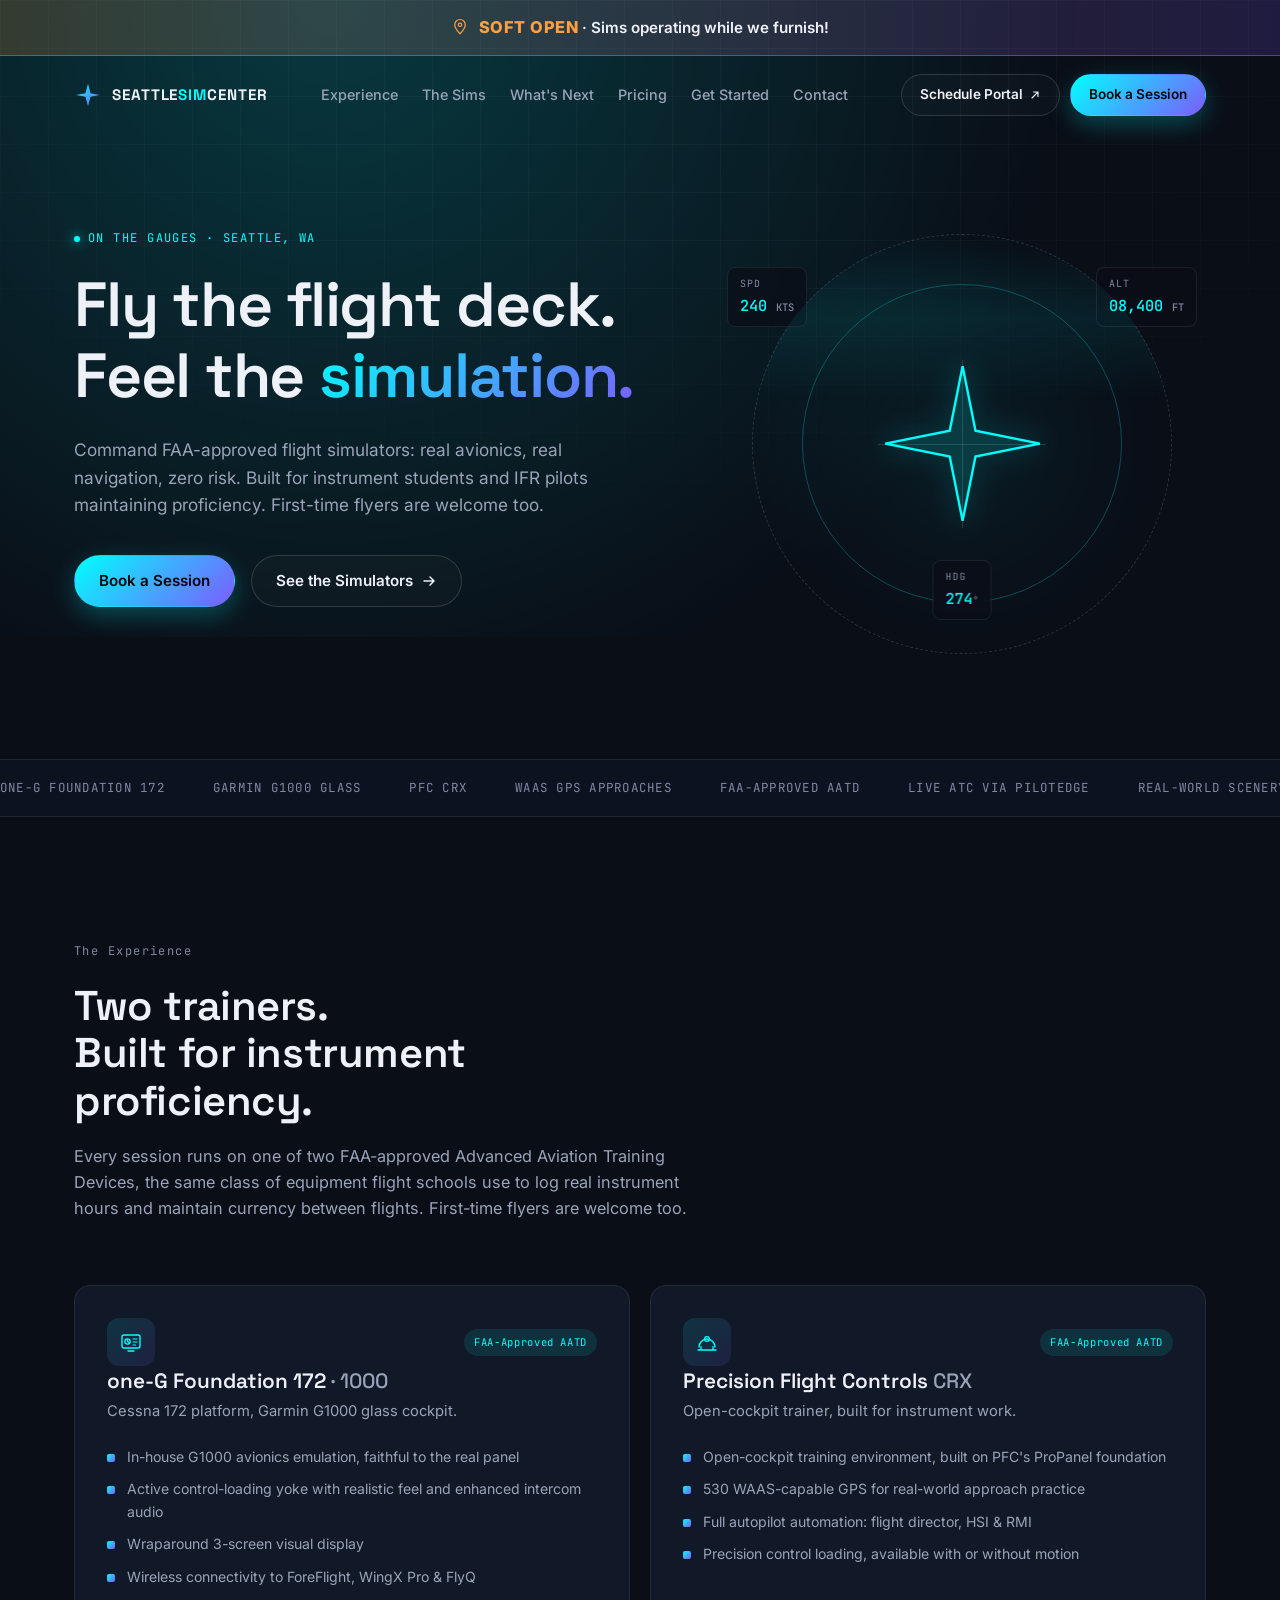
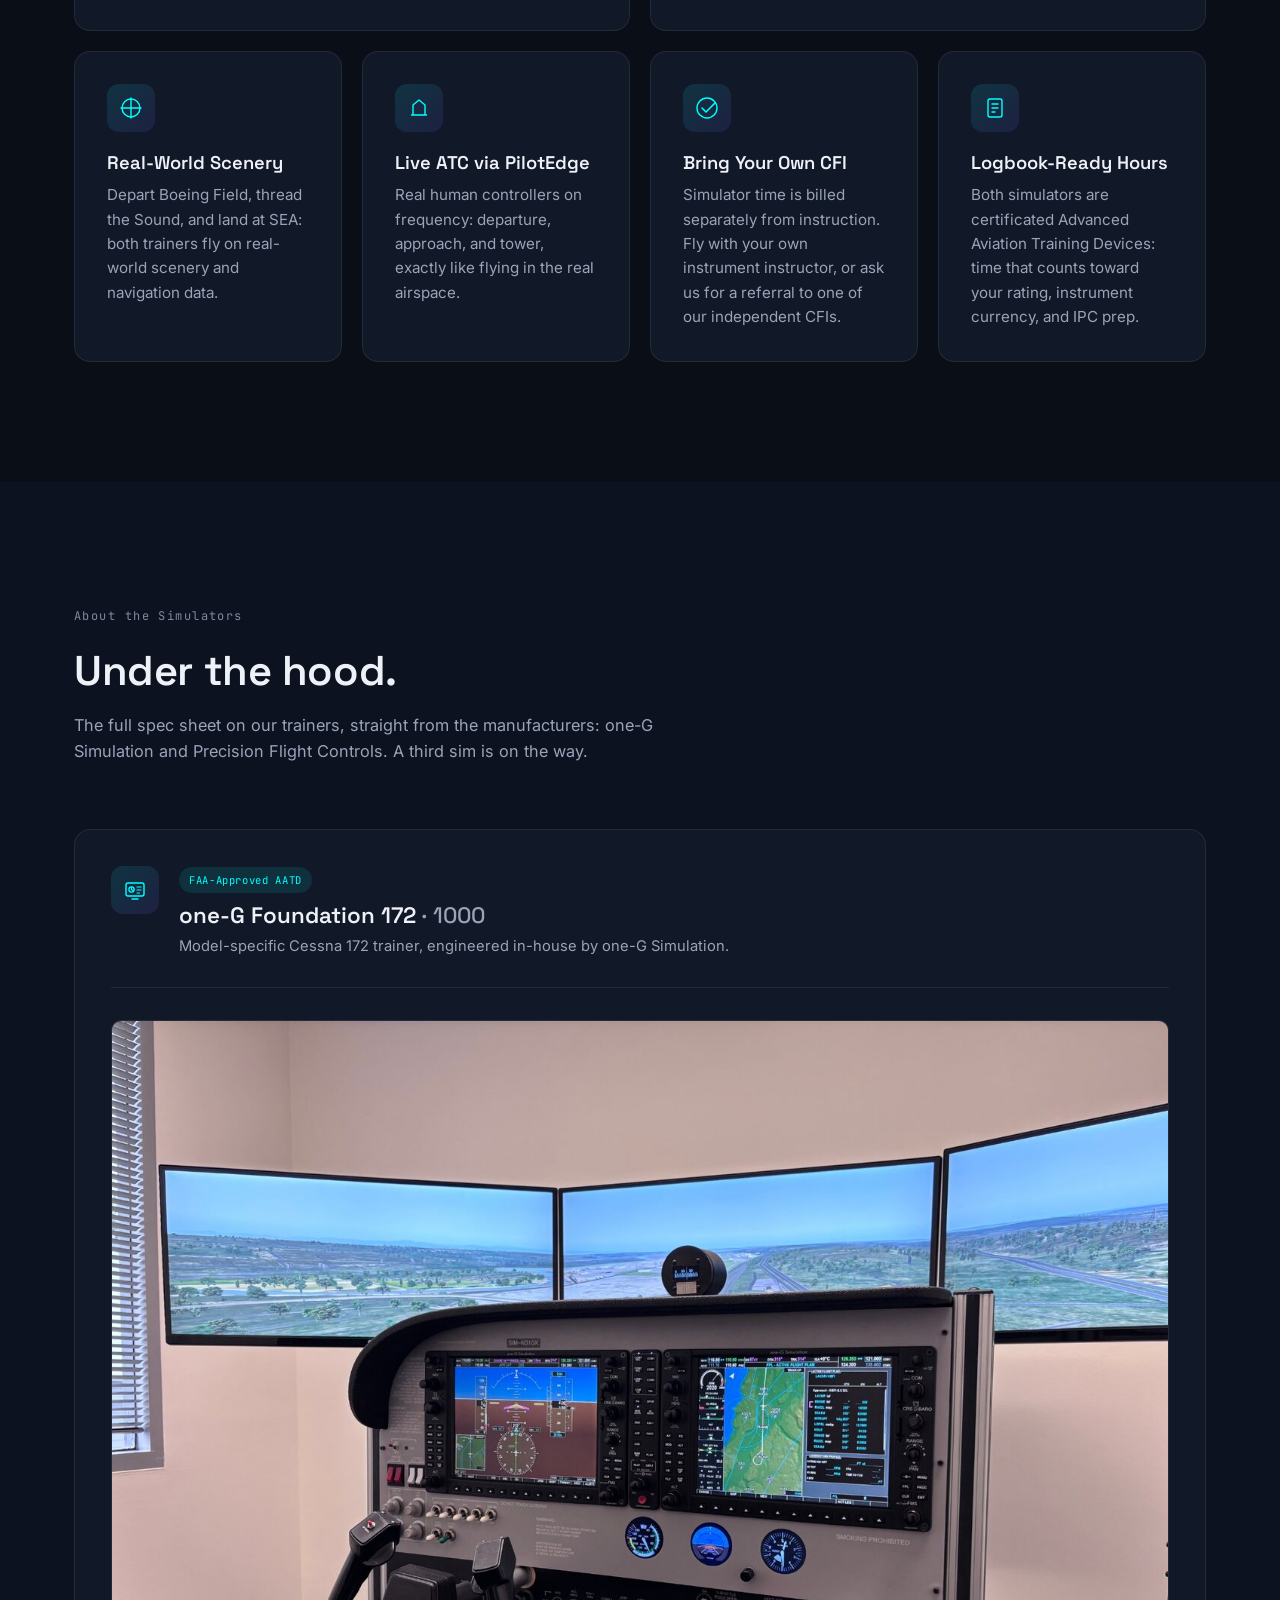
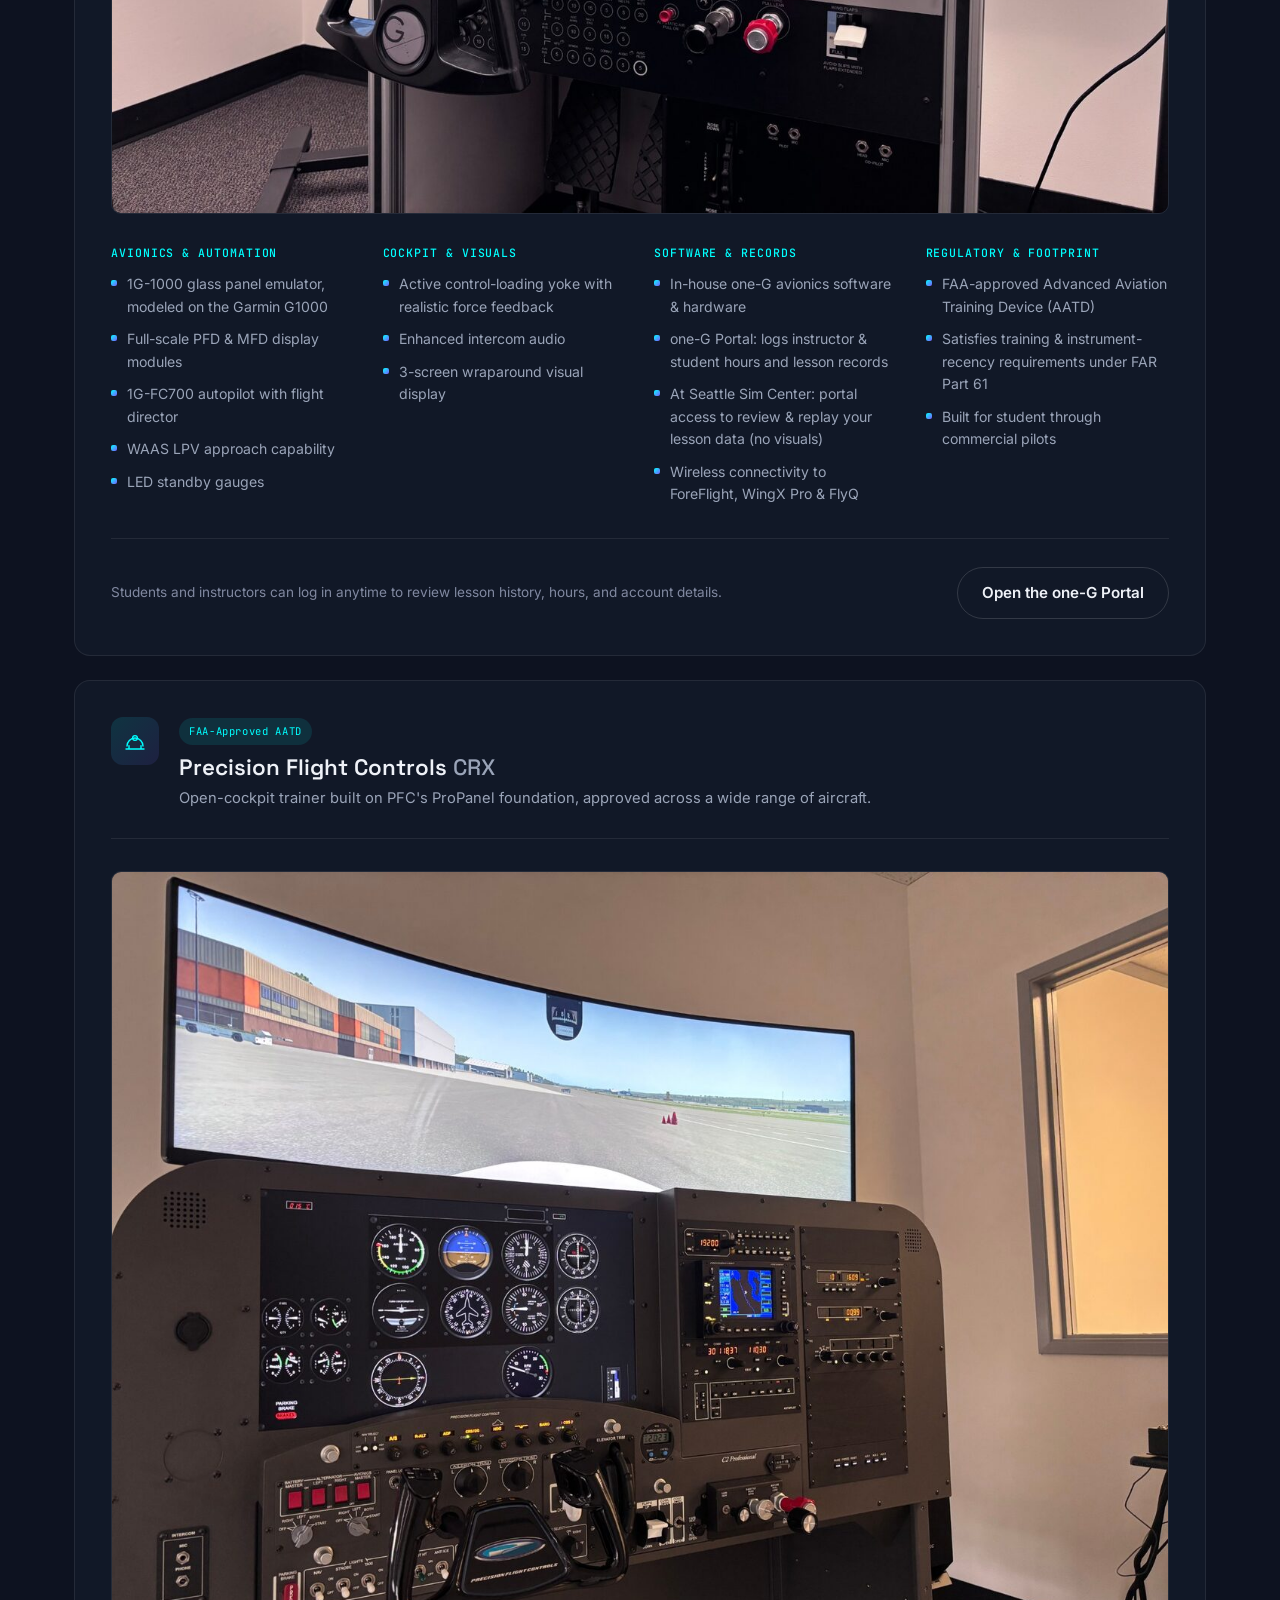
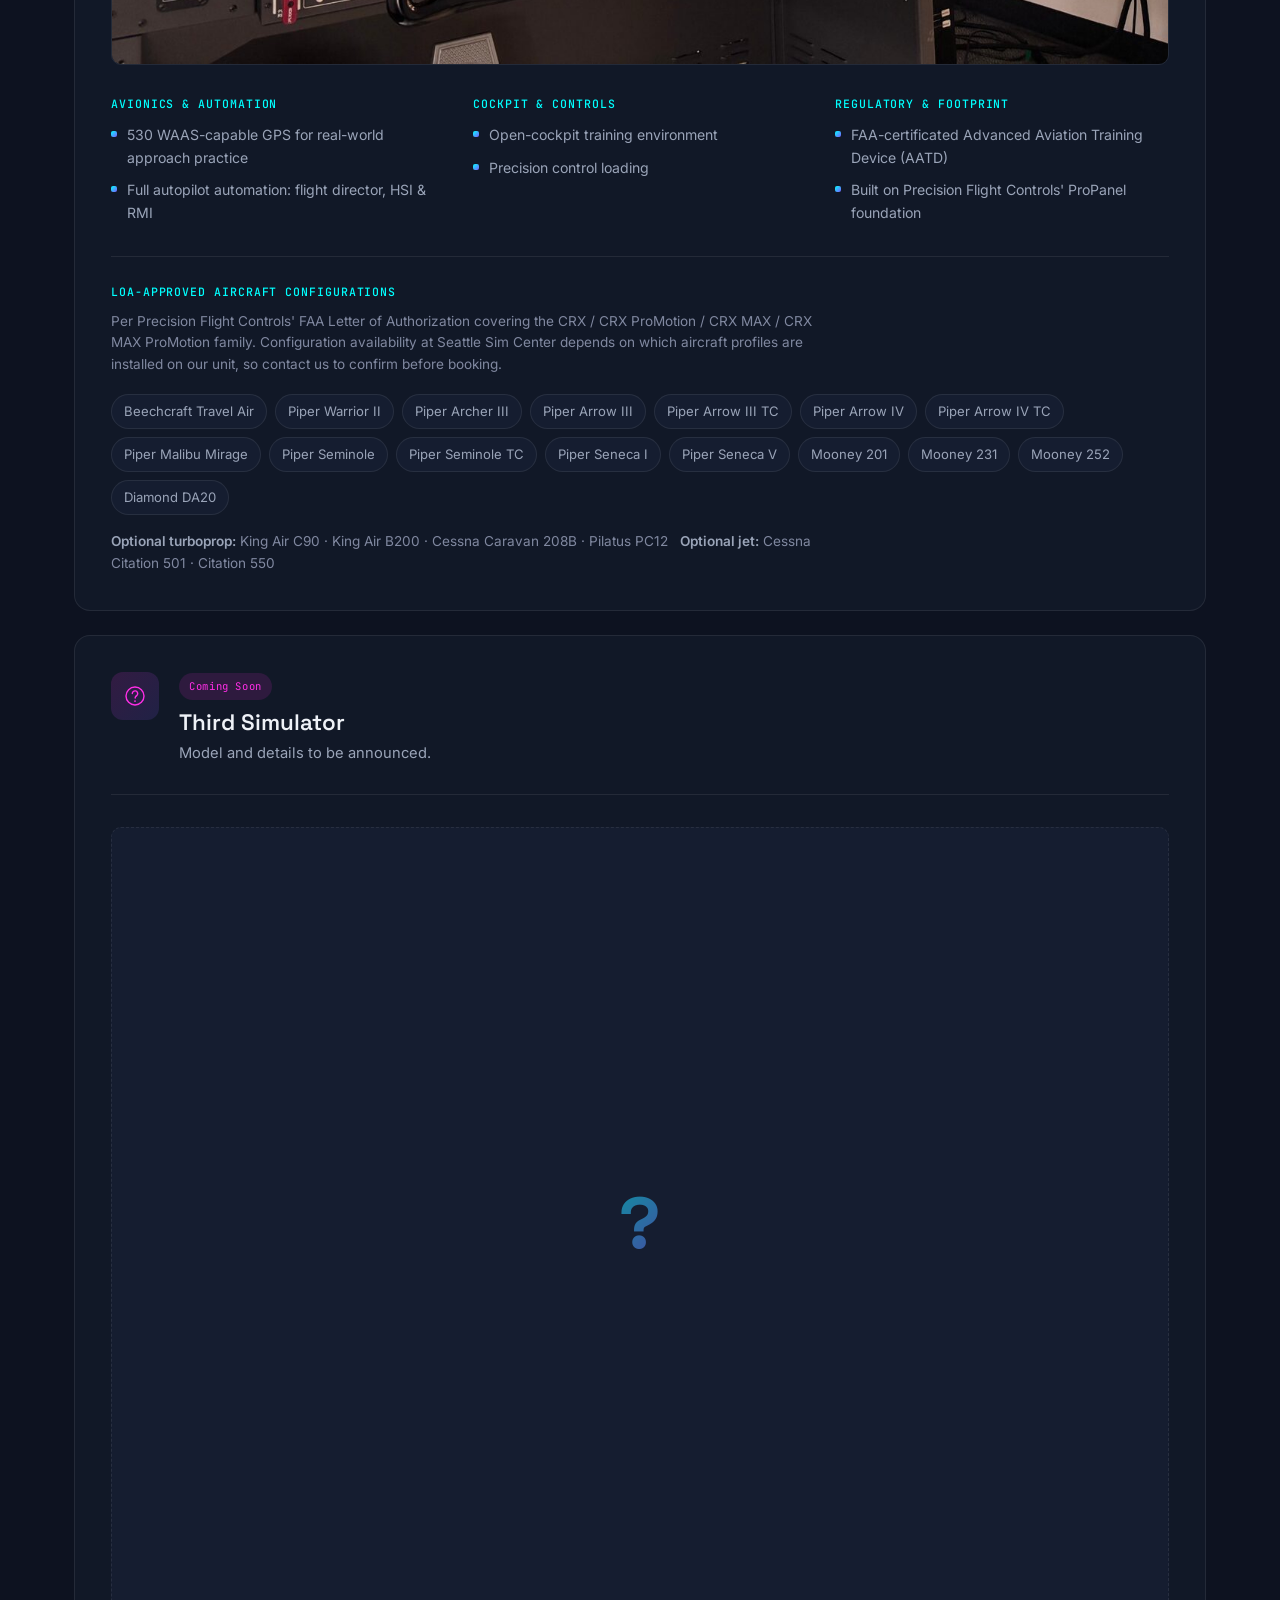
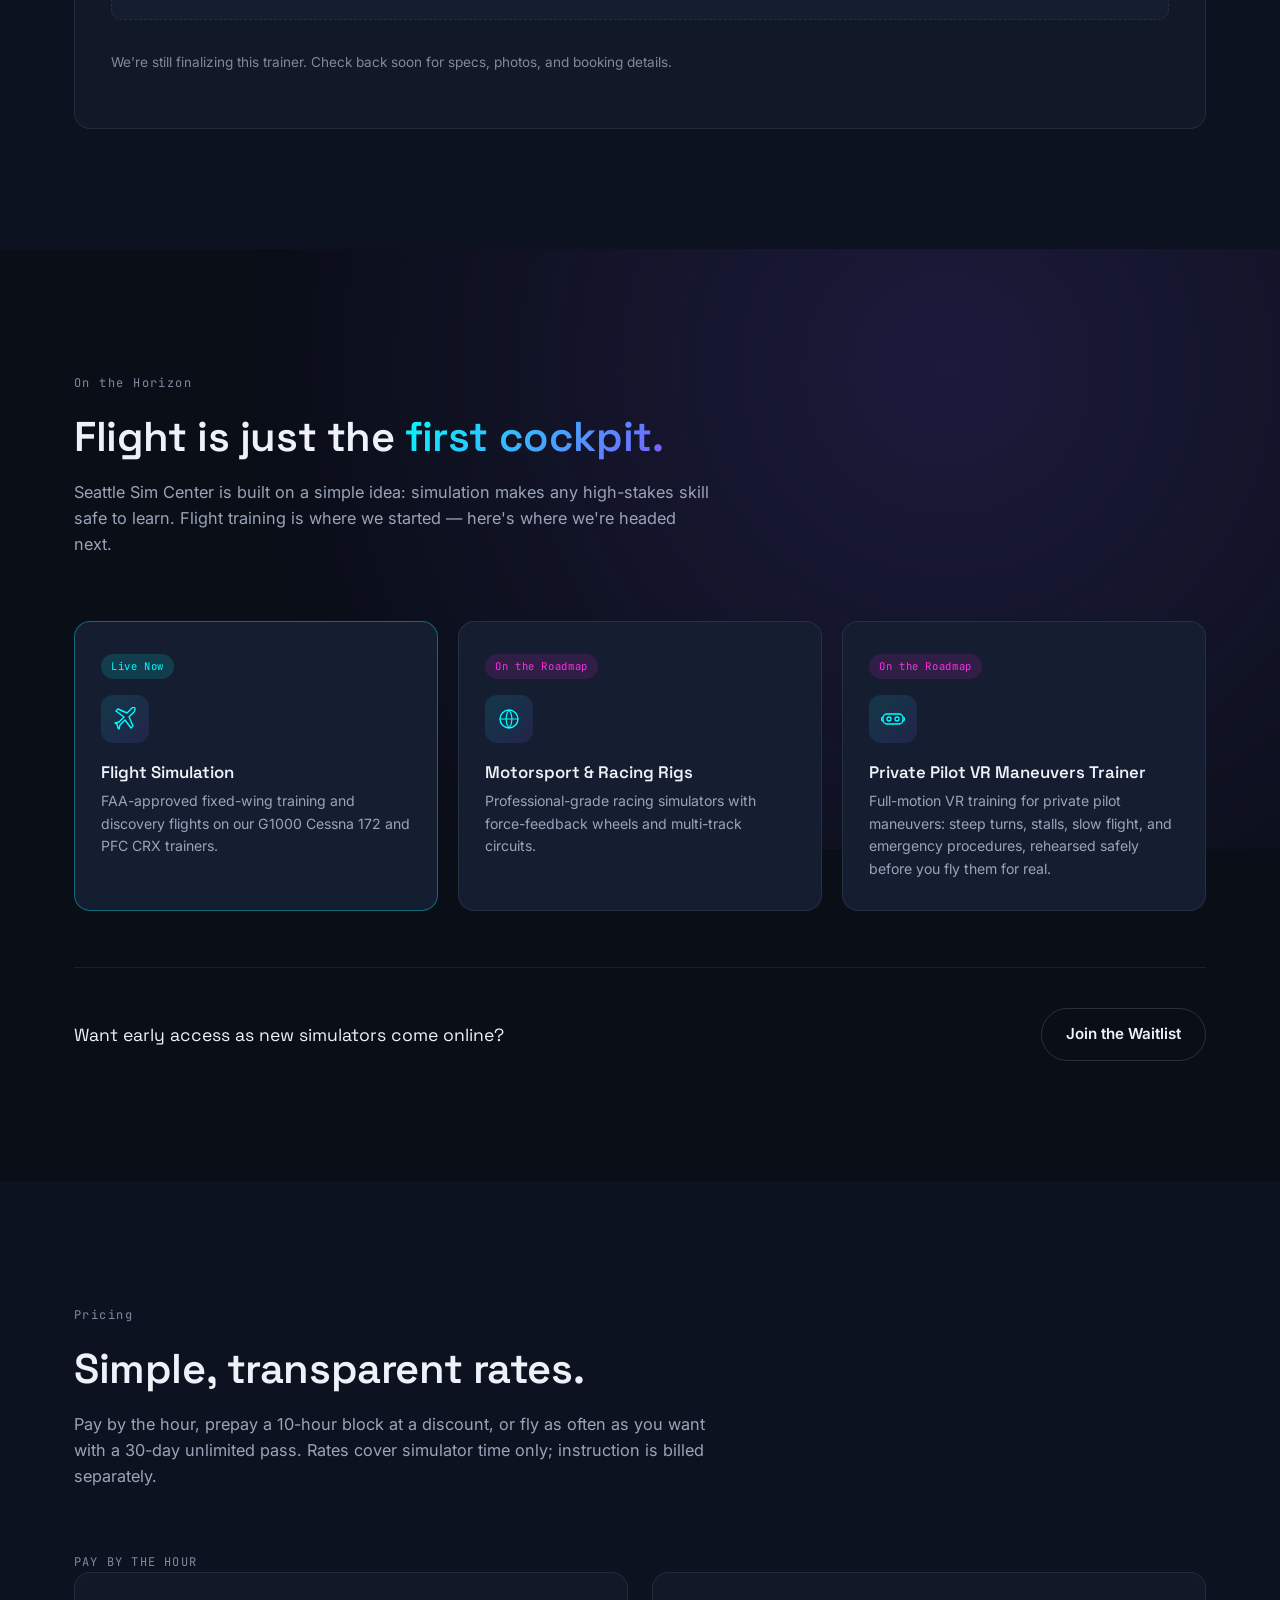
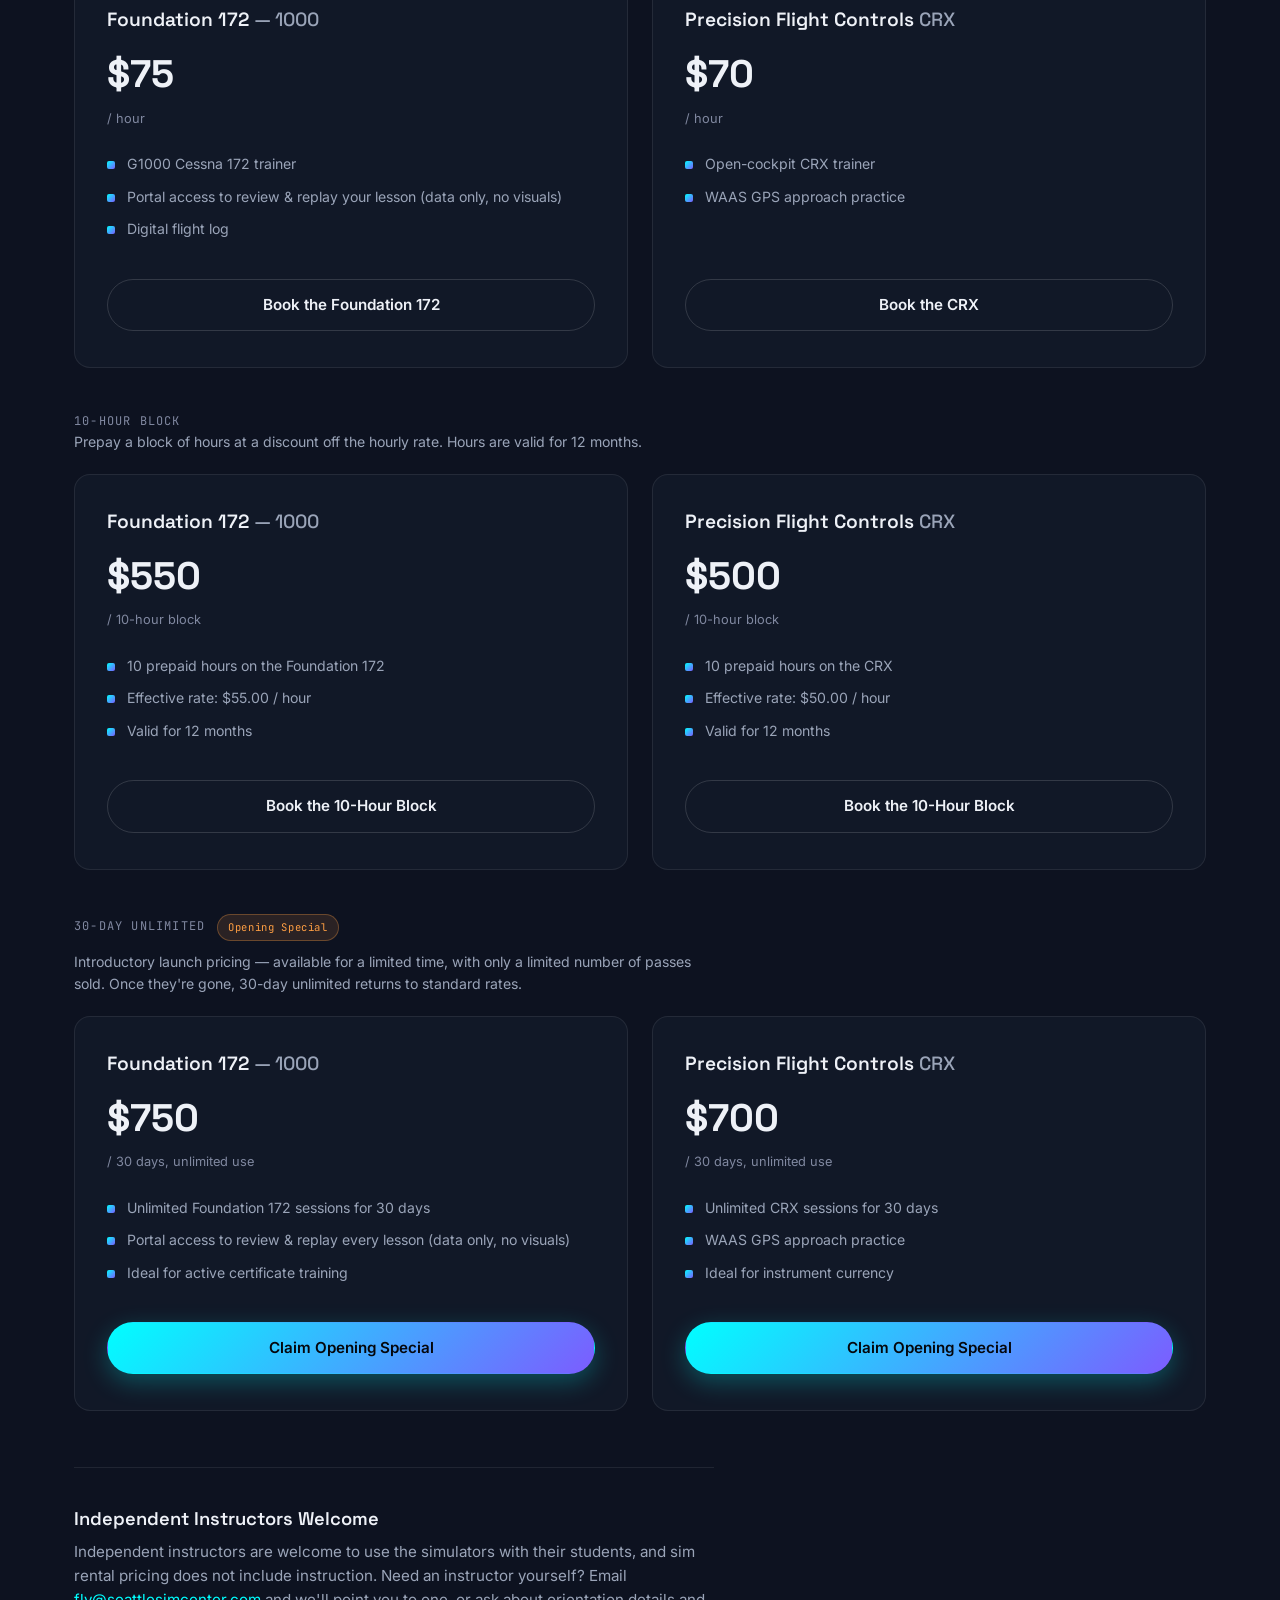
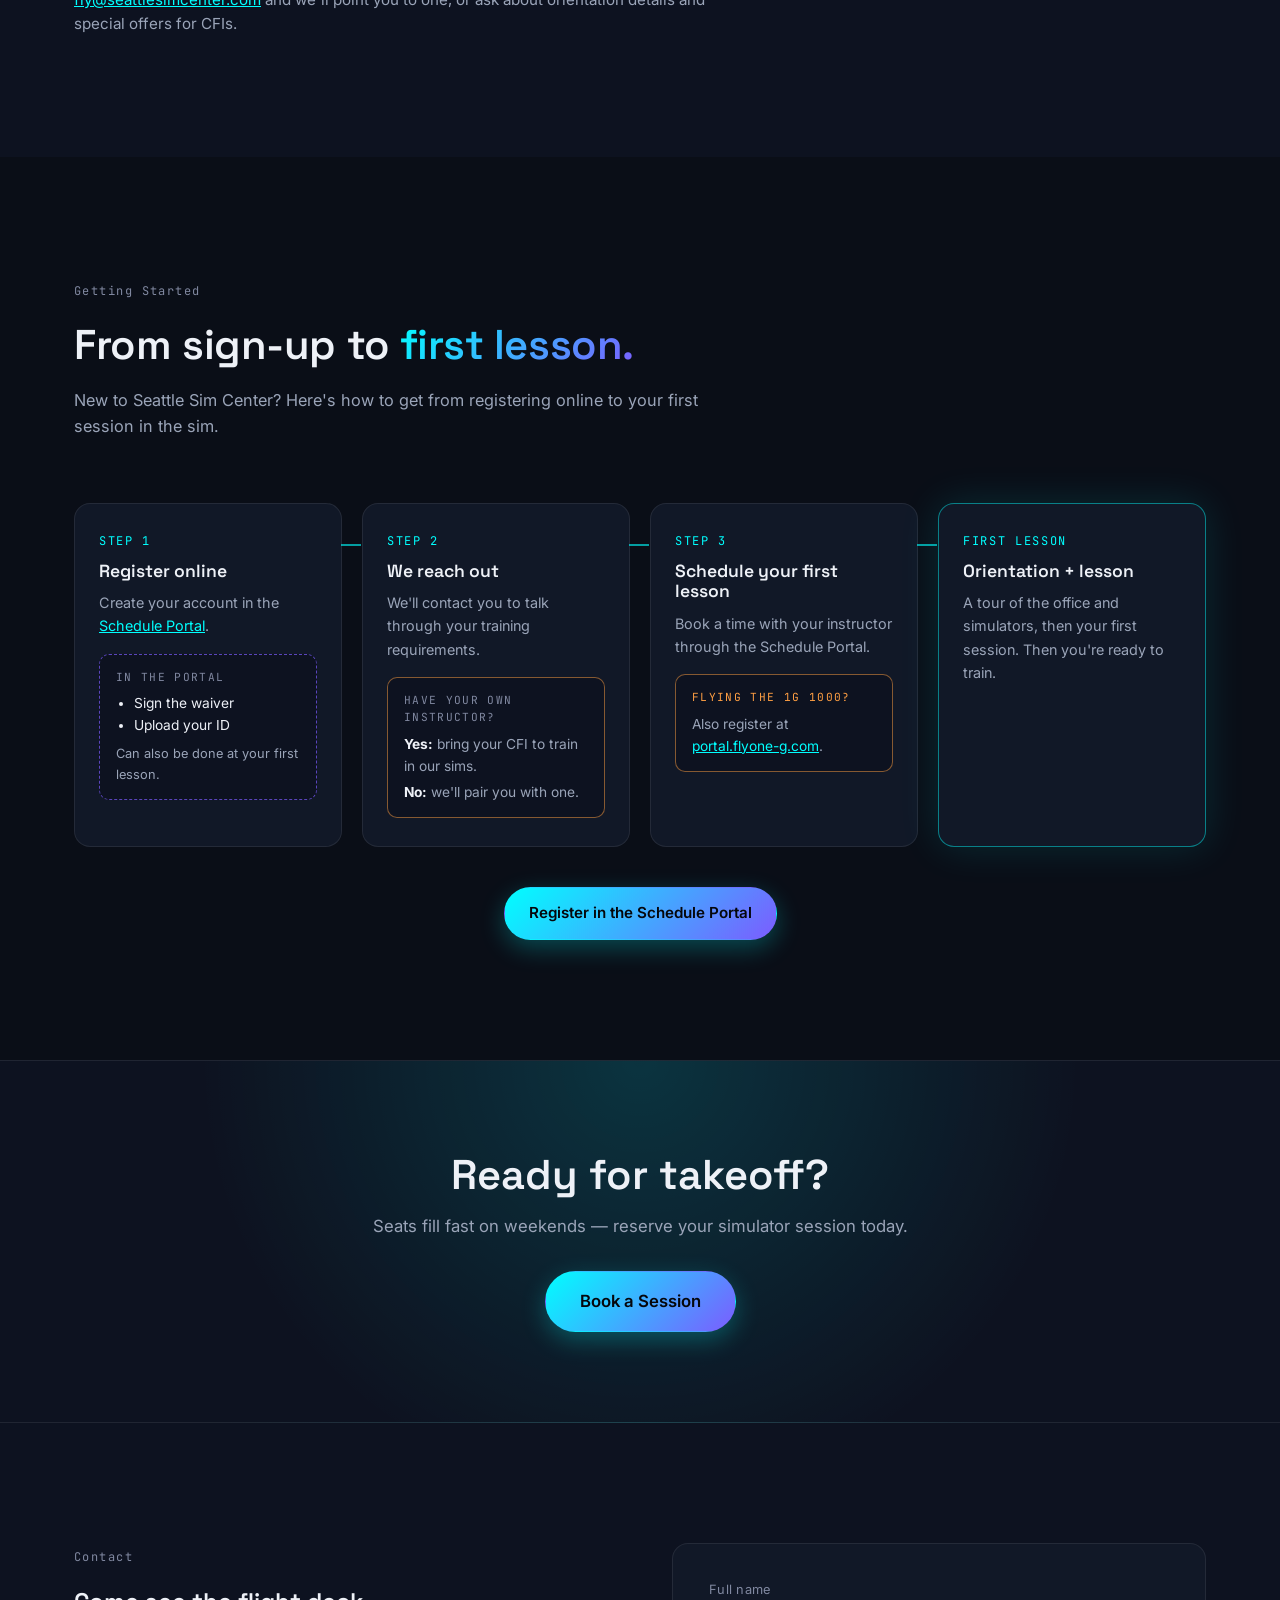
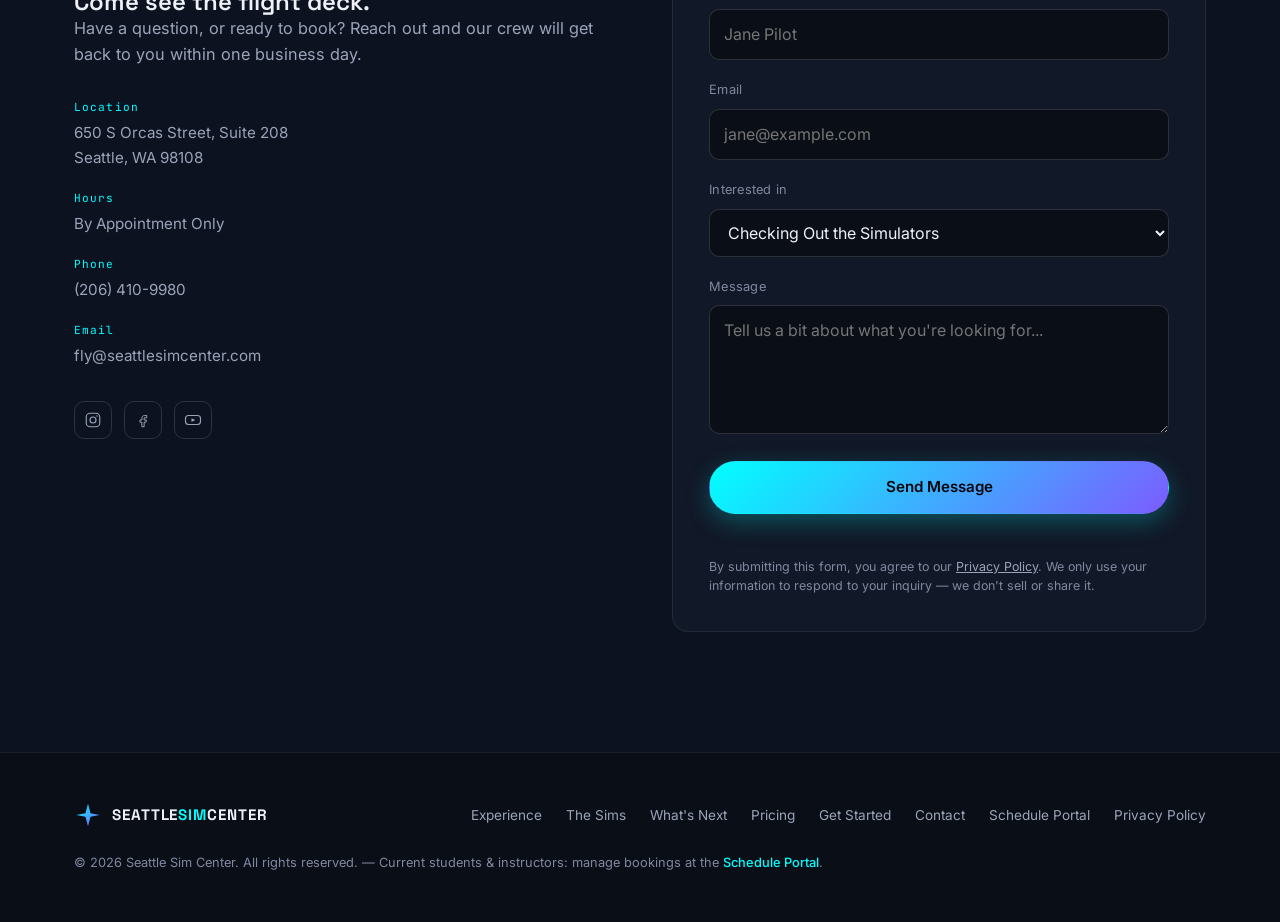
==== commit 4def4b09: "Drop digital flight log from CRX, set block expiry to 12 months - Remove the "Digital flight log" bu" ====
--- a/index.html
+++ b/index.html
@@ -435,7 +435,6 @@
             <ul class="program-list">
               <li>Open-cockpit CRX trainer</li>
               <li>WAAS GPS approach practice</li>
-              <li>Digital flight log</li>
             </ul>
             <a href="#contact" class="btn btn-outline btn-block">Book the CRX</a>
           </div>
@@ -444,7 +443,7 @@
 
       <div class="pricing-tier">
         <p class="pricing-tier-label">10-HOUR BLOCK</p>
-        <p class="pricing-tier-note">Prepay a block of hours at a discount off the hourly rate. Hours never expire.</p>
+        <p class="pricing-tier-note">Prepay a block of hours at a discount off the hourly rate. Hours are valid for 12 months.</p>
         <div class="pricing-grid">
           <div class="pricing-card reveal">
             <h3>Foundation 172 <span class="sim-model">&mdash; 1000</span></h3>
@@ -452,7 +451,7 @@
             <ul class="program-list">
               <li>10 prepaid hours on the Foundation 172</li>
               <li>Effective rate: $55.00 / hour</li>
-              <li>Never expires</li>
+              <li>Valid for 12 months</li>
             </ul>
             <a href="#contact" class="btn btn-outline btn-block">Book the 10-Hour Block</a>
           </div>
@@ -463,7 +462,7 @@
             <ul class="program-list">
               <li>10 prepaid hours on the CRX</li>
               <li>Effective rate: $50.00 / hour</li>
-              <li>Never expires</li>
+              <li>Valid for 12 months</li>
             </ul>
             <a href="#contact" class="btn btn-outline btn-block">Book the 10-Hour Block</a>
           </div>
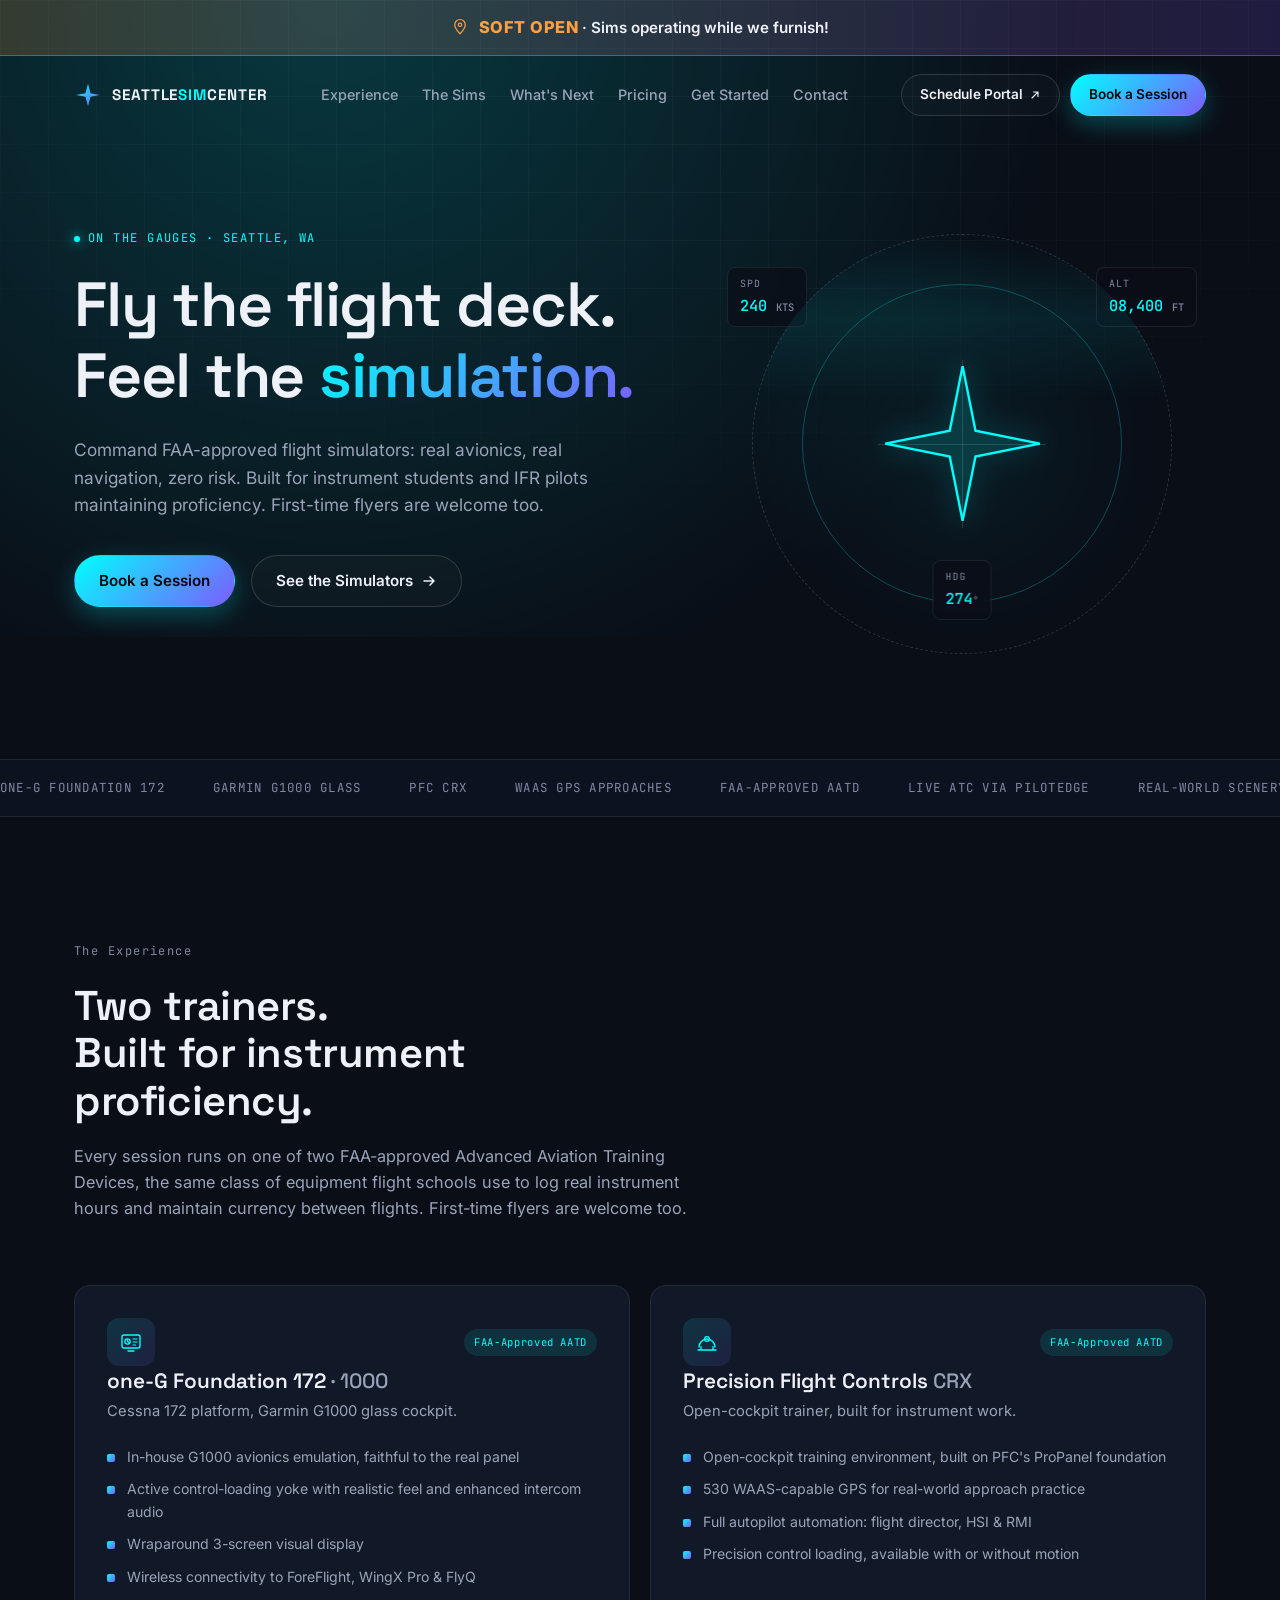
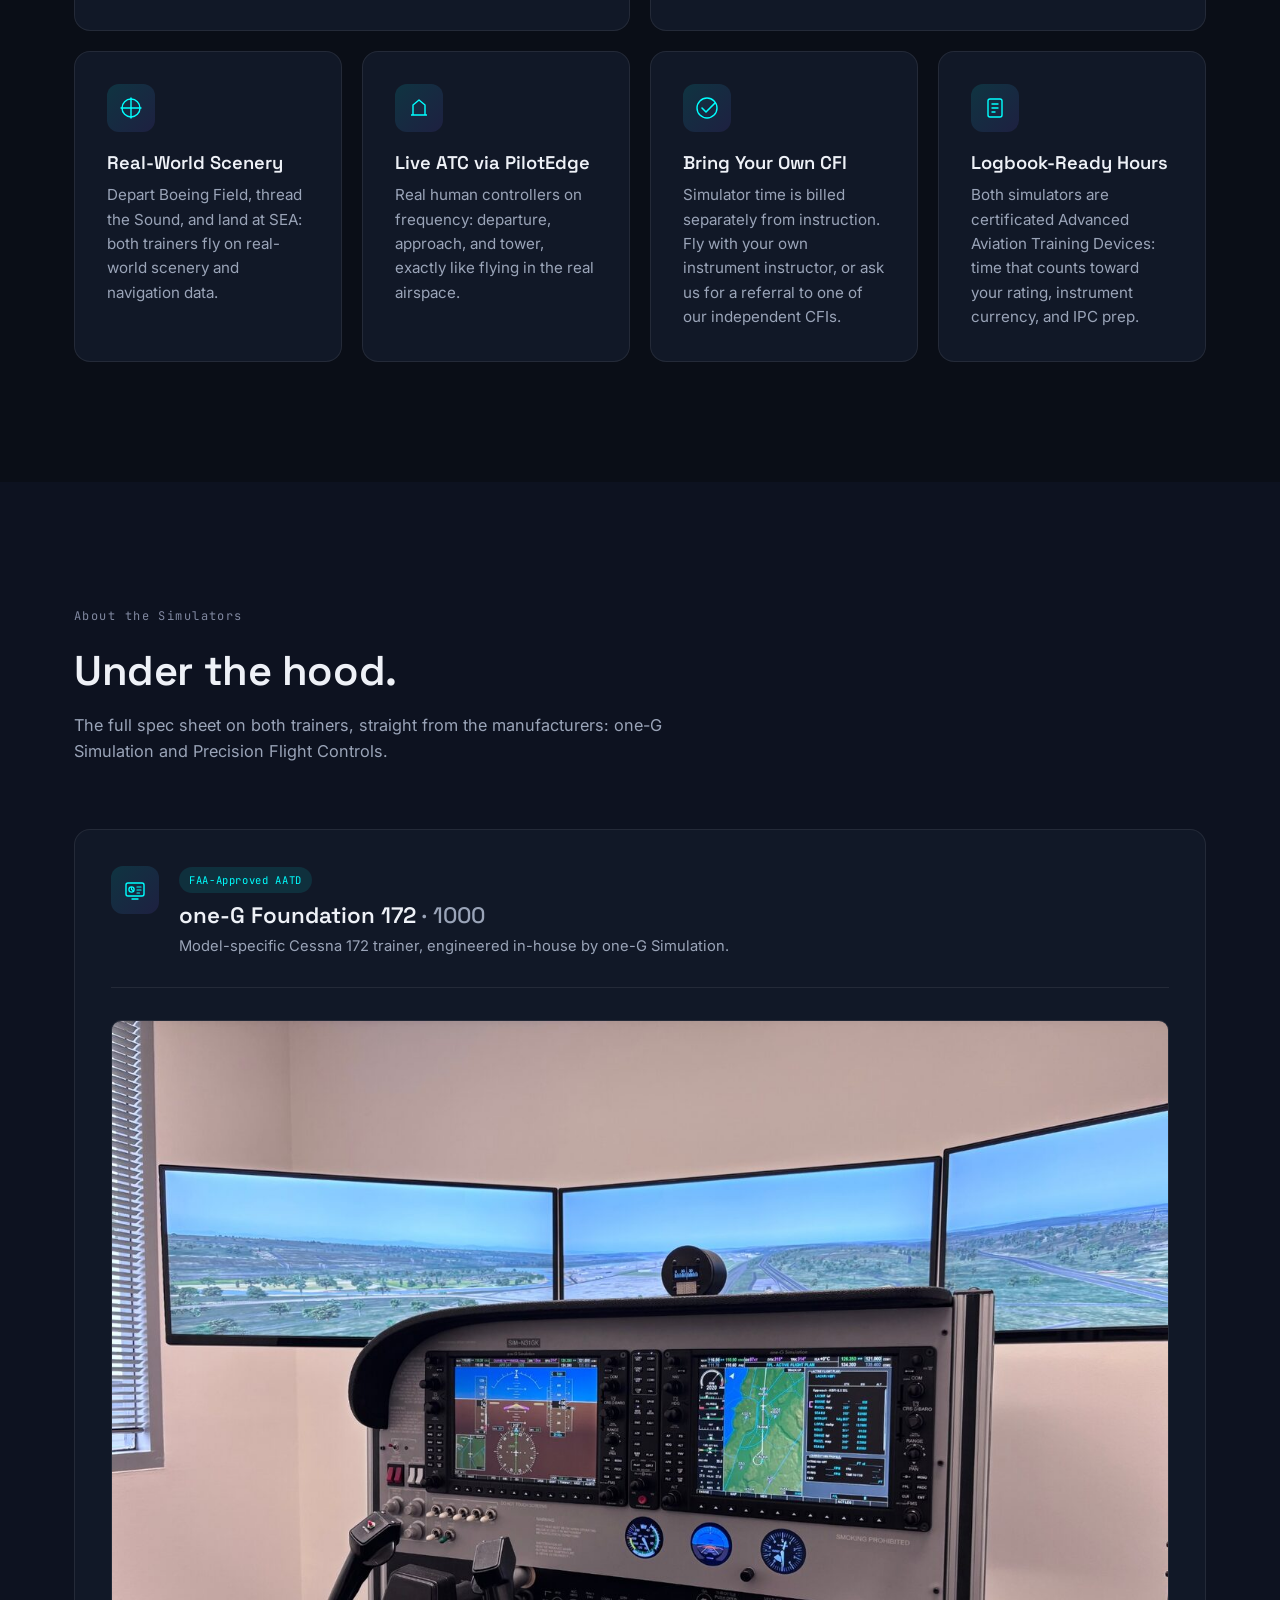
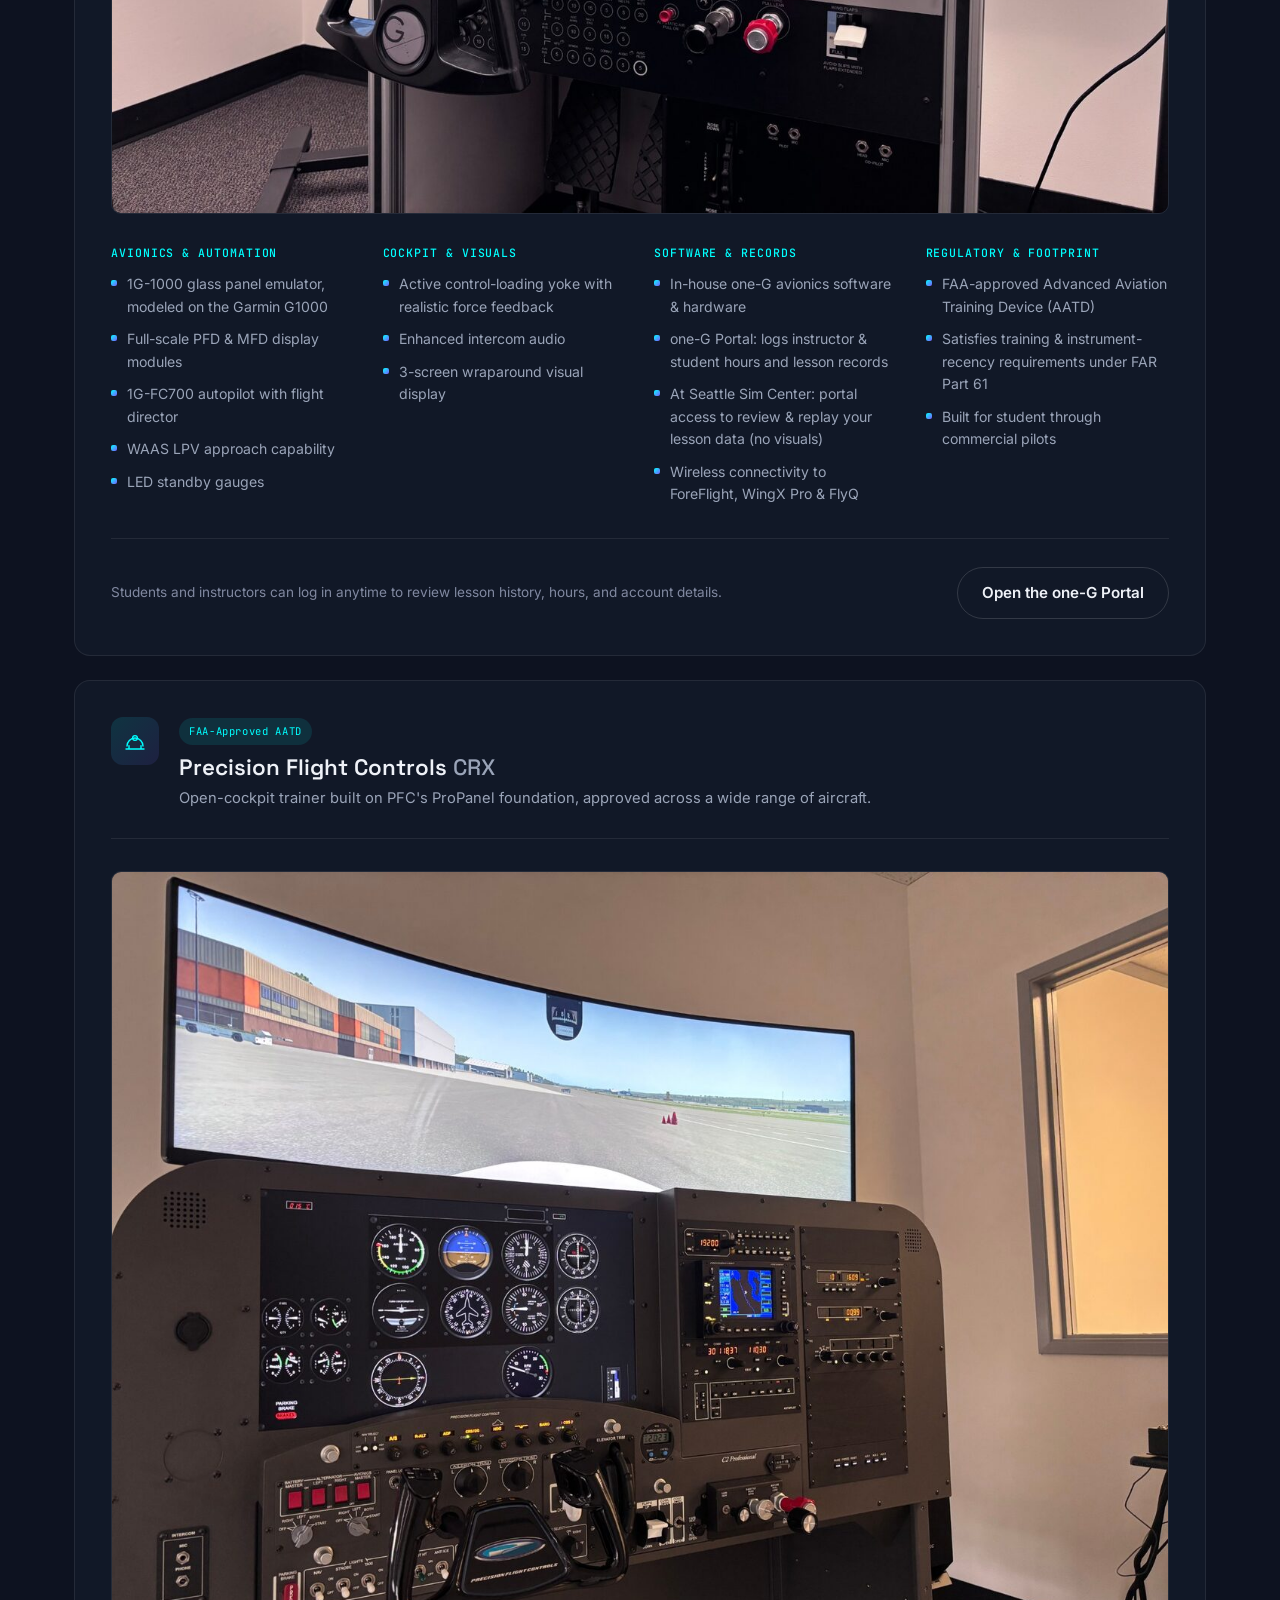
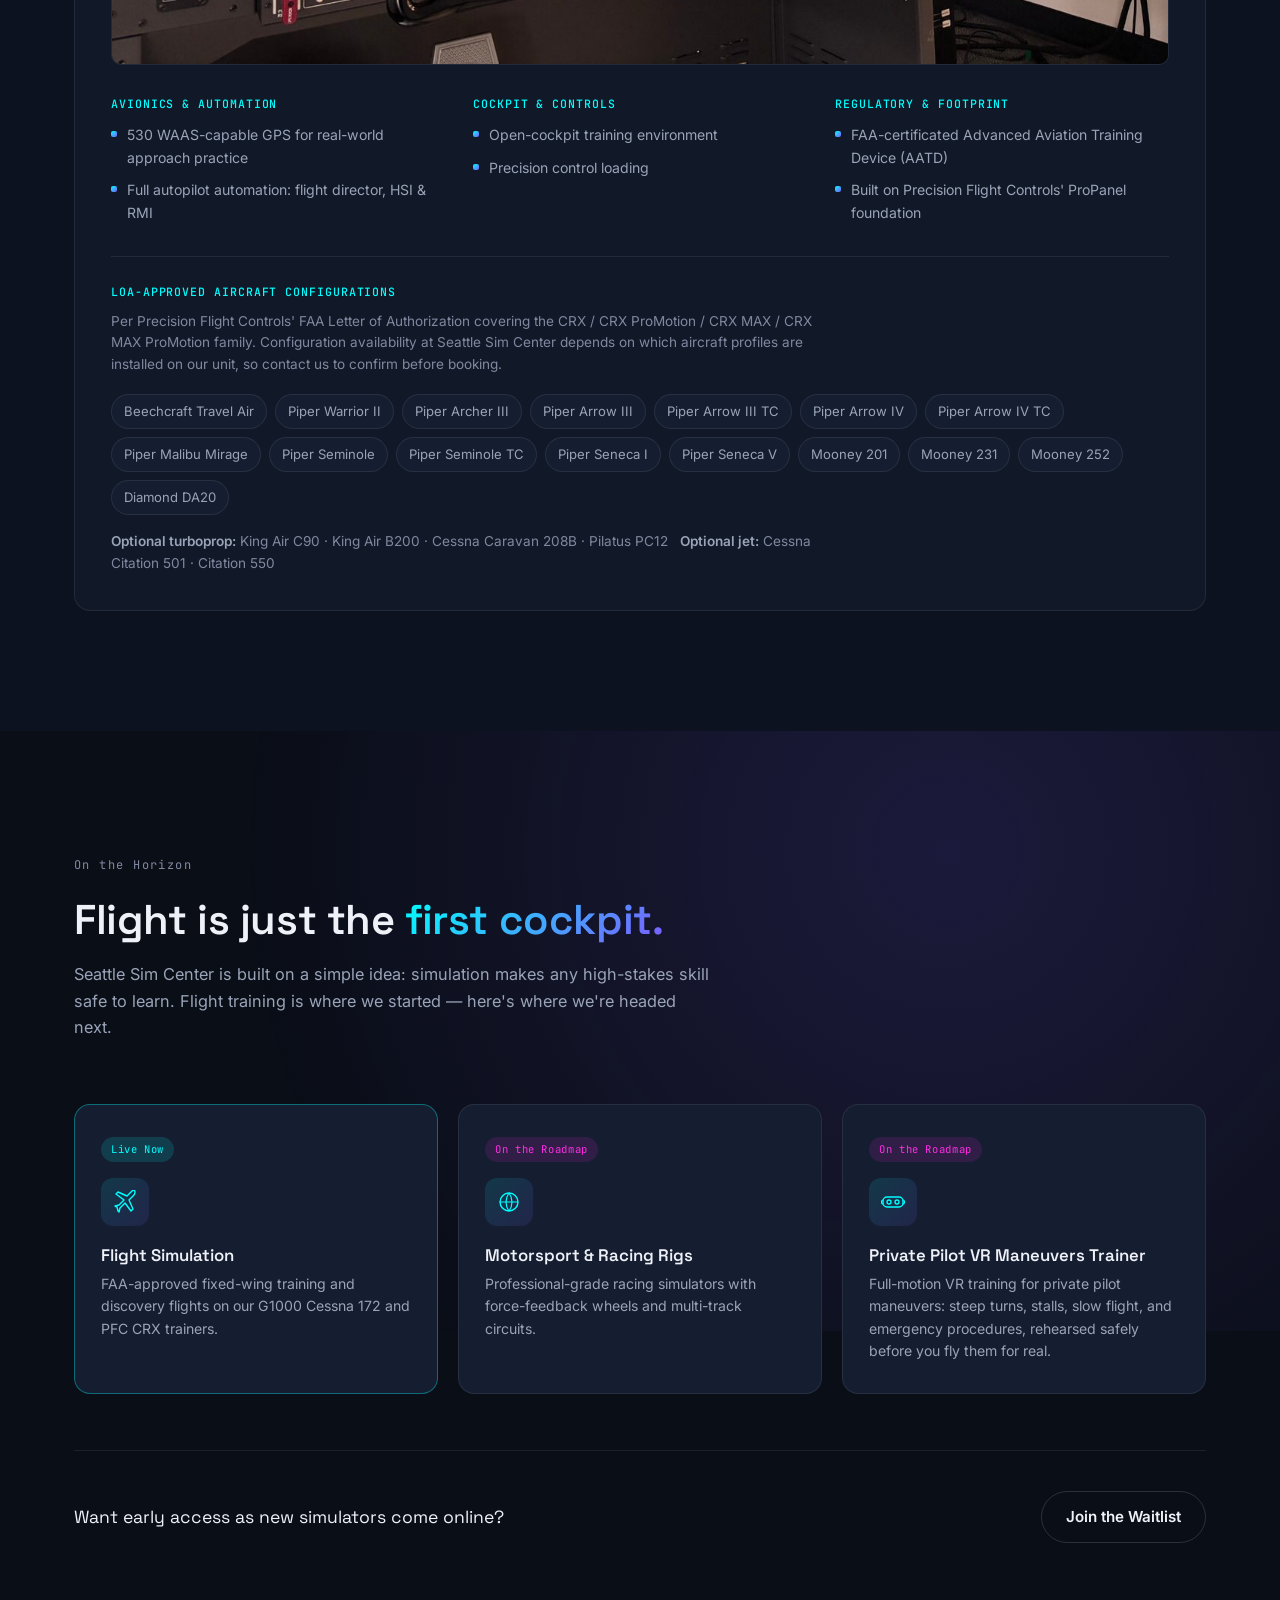
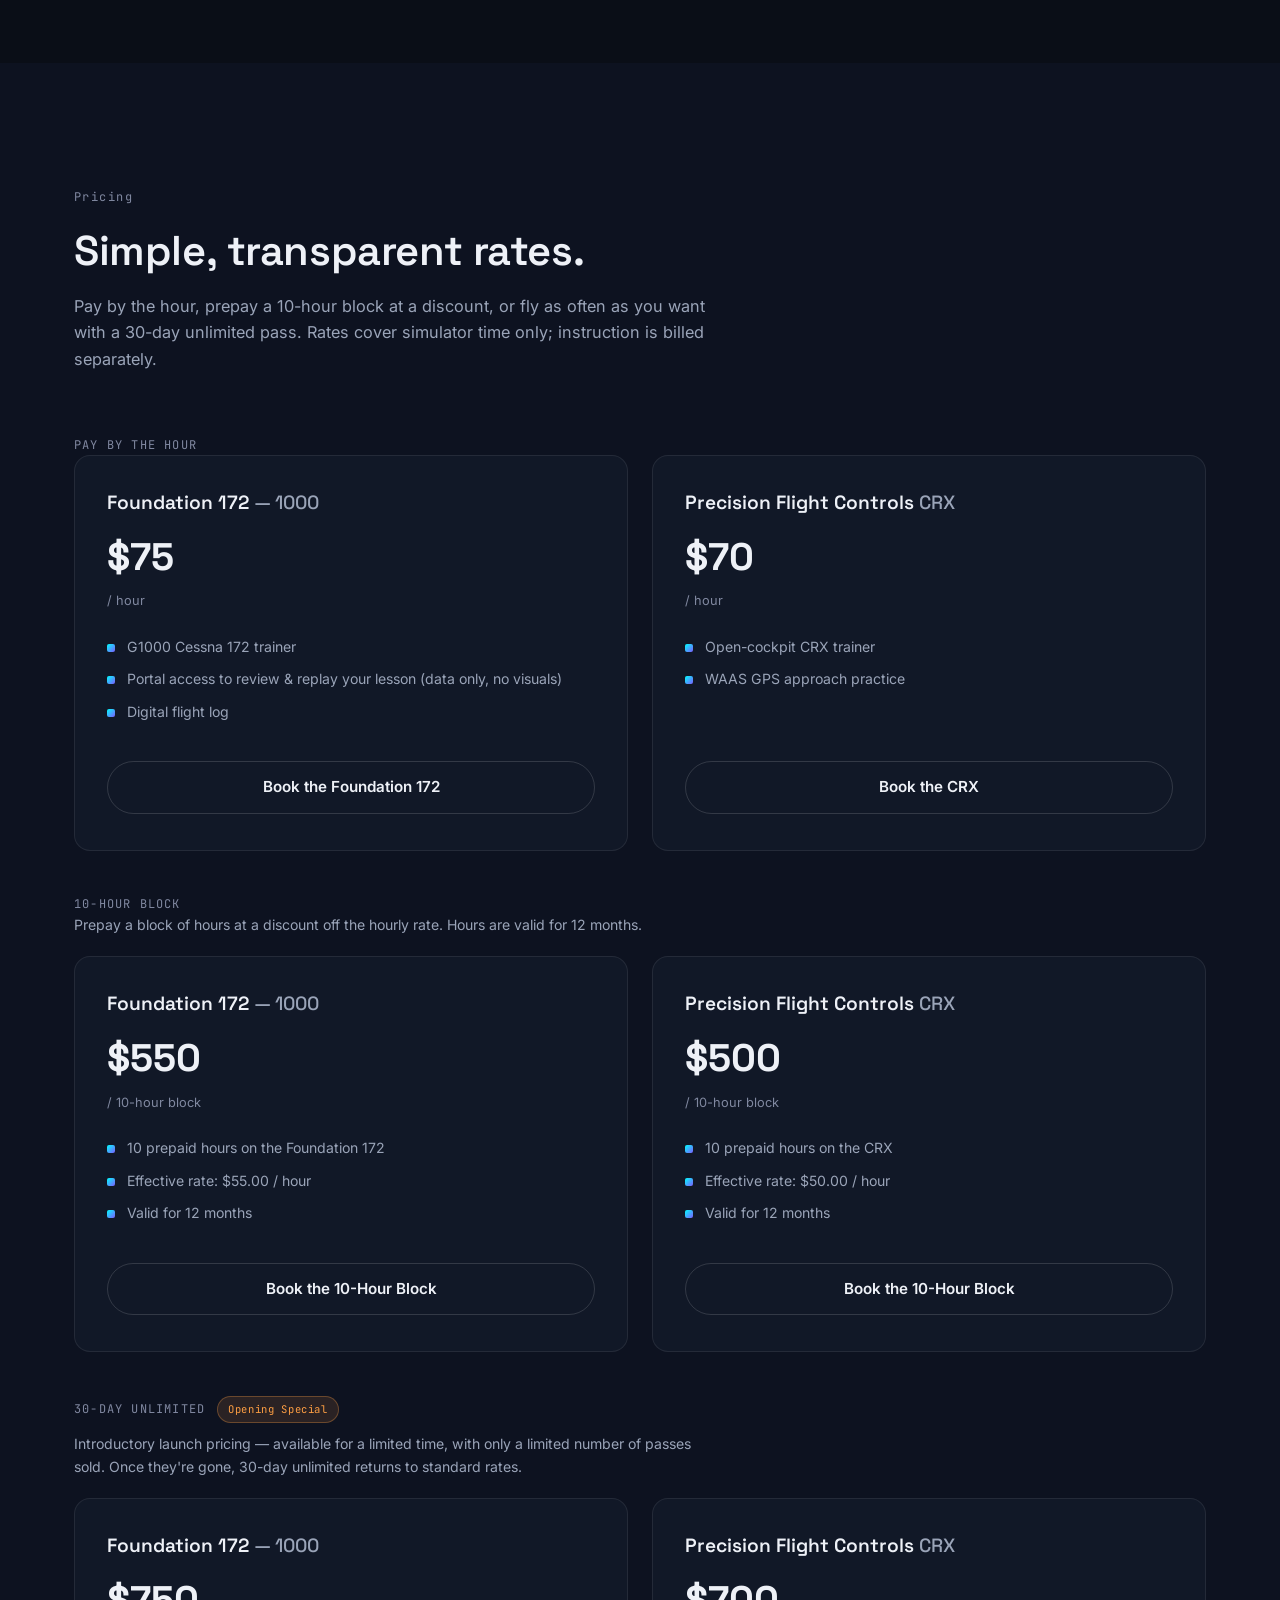
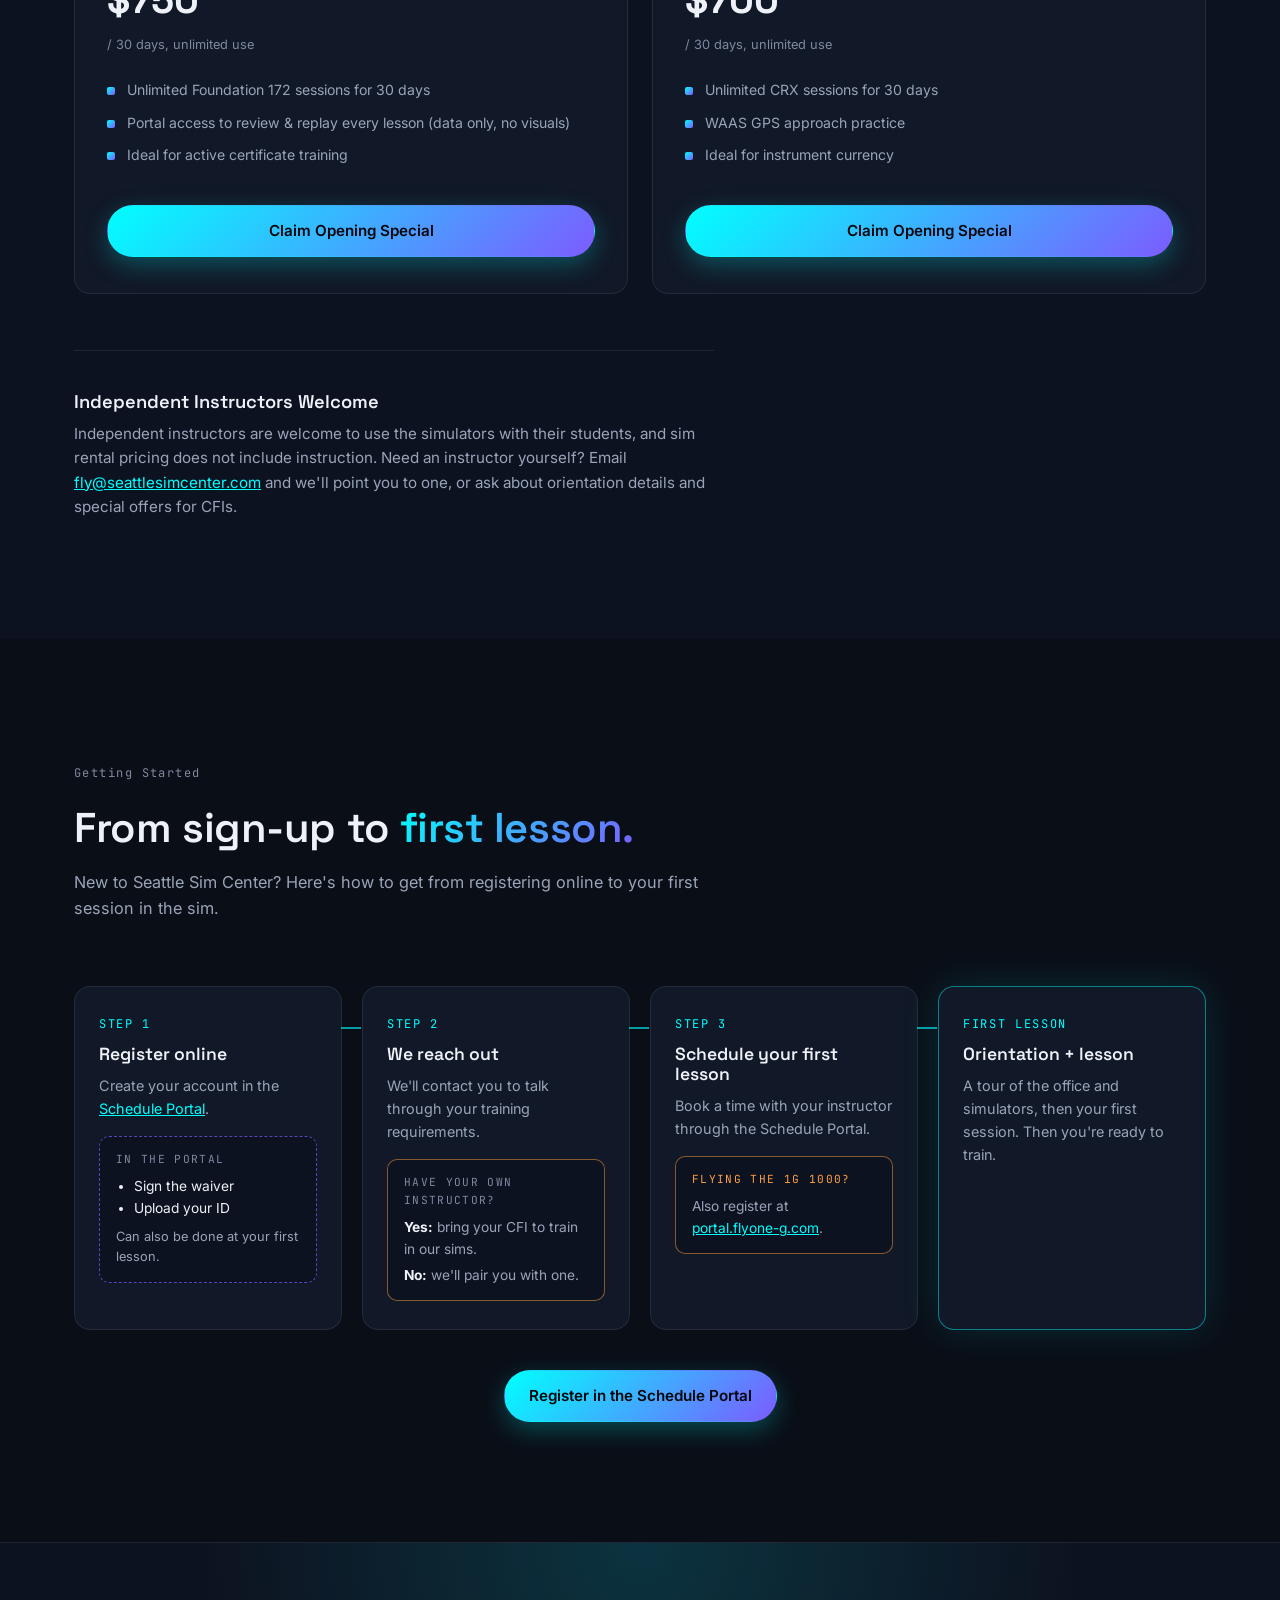
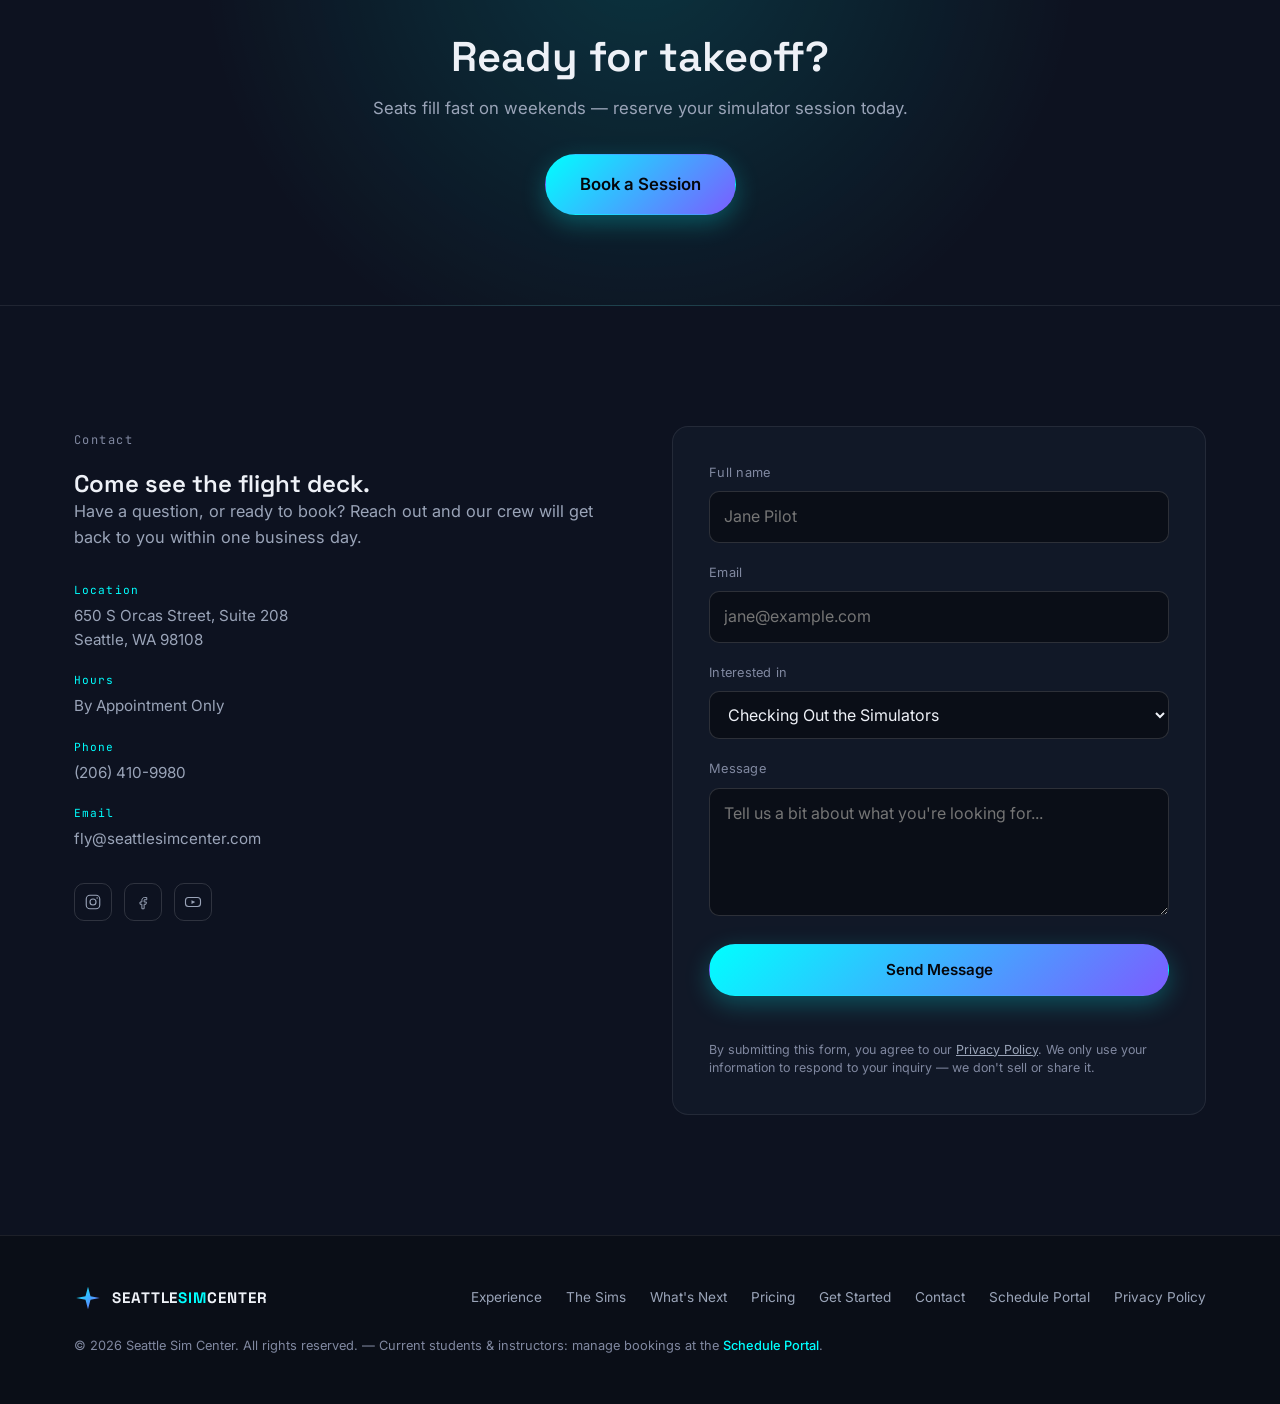
==== commit ddecf1d8: "Remove the placeholder third simulator panel Drop the "Third Simulator" / Coming Soon deep-dive pane" ====
--- a/index.html
+++ b/index.html
@@ -211,7 +211,7 @@
       <div class="section-head reveal">
         <p class="eyebrow eyebrow-alt">About the Simulators</p>
         <h2>Under the hood.</h2>
-        <p class="section-sub">The full spec sheet on our trainers, straight from the manufacturers: one-G Simulation and Precision Flight Controls. A third sim is on the way.</p>
+        <p class="section-sub">The full spec sheet on both trainers, straight from the manufacturers: one-G Simulation and Precision Flight Controls.</p>
       </div>
 
       <div class="deepdive-panel reveal">
@@ -337,25 +337,6 @@
           </div>
           <p class="deepdive-note deepdive-note-sub"><strong>Optional turboprop:</strong> King Air C90 &middot; King Air B200 &middot; Cessna Caravan 208B &middot; Pilatus PC12 &nbsp;&nbsp;<strong>Optional jet:</strong> Cessna Citation 501 &middot; Citation 550</p>
         </div>
-      </div>
-
-      <div class="deepdive-panel deepdive-panel-soon reveal">
-        <div class="deepdive-head">
-          <div class="card-icon card-icon-soon">
-            <svg width="24" height="24" viewBox="0 0 24 24" fill="none"><circle cx="12" cy="12" r="9" stroke="currentColor" stroke-width="1.4"/><path d="M9.3 9.6a2.7 2.7 0 115.2 1c-.4 1-1.4 1.3-1.9 2.1-.3.4-.4.8-.4 1.3" stroke="currentColor" stroke-width="1.4" stroke-linecap="round" stroke-linejoin="round"/><circle cx="12" cy="17.1" r="0.9" fill="currentColor"/></svg>
-          </div>
-          <div>
-            <span class="sim-badge sim-badge-soon">Coming Soon</span>
-            <h3>Third Simulator</h3>
-            <p class="sim-tagline">Model and details to be announced.</p>
-          </div>
-        </div>
-
-        <div class="deepdive-media deepdive-media-placeholder">
-          <span class="placeholder-mark" aria-hidden="true">?</span>
-        </div>
-
-        <p class="deepdive-note">We're still finalizing this trainer. Check back soon for specs, photos, and booking details.</p>
       </div>
     </div>
   </section>
--- a/styles.css
+++ b/styles.css
@@ -566,31 +566,6 @@
   width: 100%;
   height: auto;
 }
-.deepdive-media-placeholder {
-  aspect-ratio: 4 / 3;
-  display: flex;
-  align-items: center;
-  justify-content: center;
-  background: var(--surface-2);
-  border-style: dashed;
-}
-.placeholder-mark {
-  font-family: var(--font-display);
-  font-size: 4.5rem;
-  font-weight: 700;
-  background: var(--gradient-brand);
-  -webkit-background-clip: text;
-  background-clip: text;
-  color: transparent;
-  opacity: 0.55;
-}
-
-.sim-badge-soon { color: var(--accent-magenta); background: rgba(255, 46, 230, 0.12); }
-.card-icon-soon {
-  background: linear-gradient(135deg, rgba(255, 46, 230, 0.14), rgba(124, 92, 255, 0.14));
-  color: var(--accent-magenta);
-}
-
 .deepdive-specs {
   display: grid;
   grid-template-columns: repeat(4, 1fr);
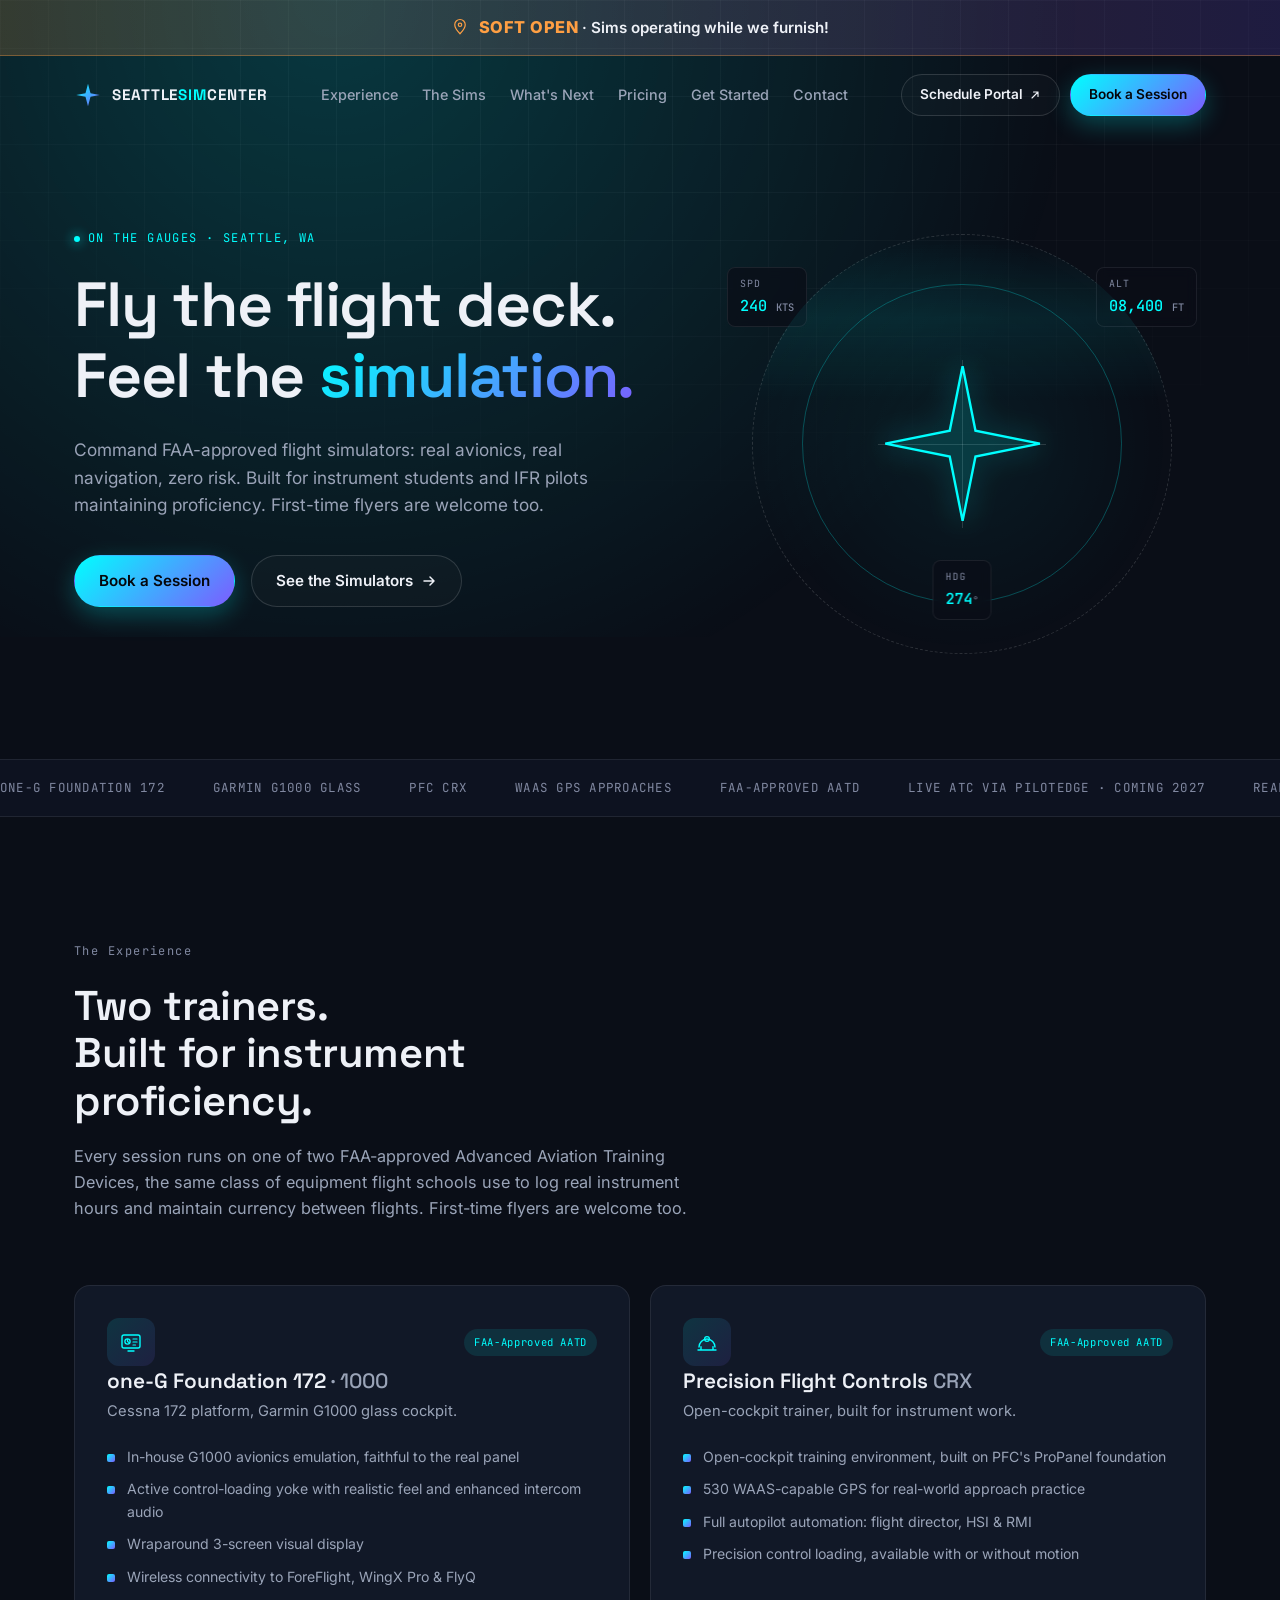
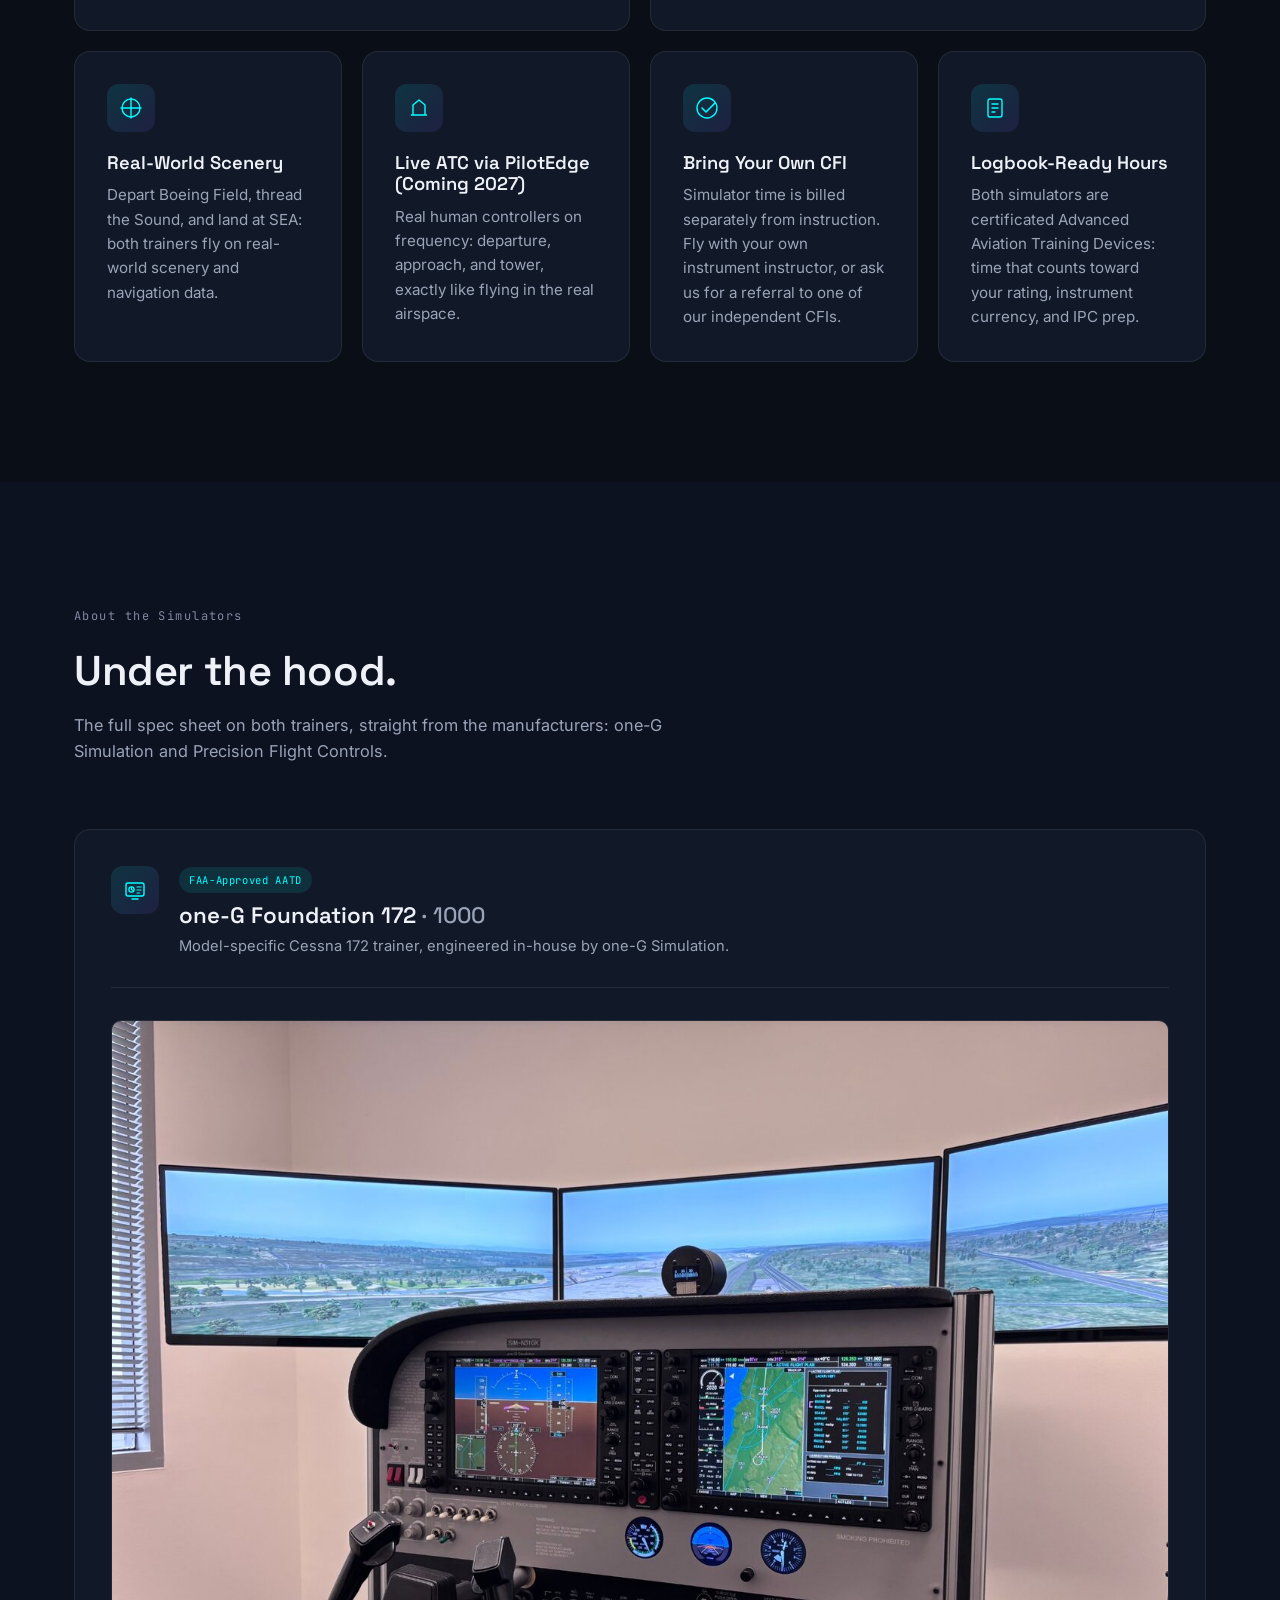
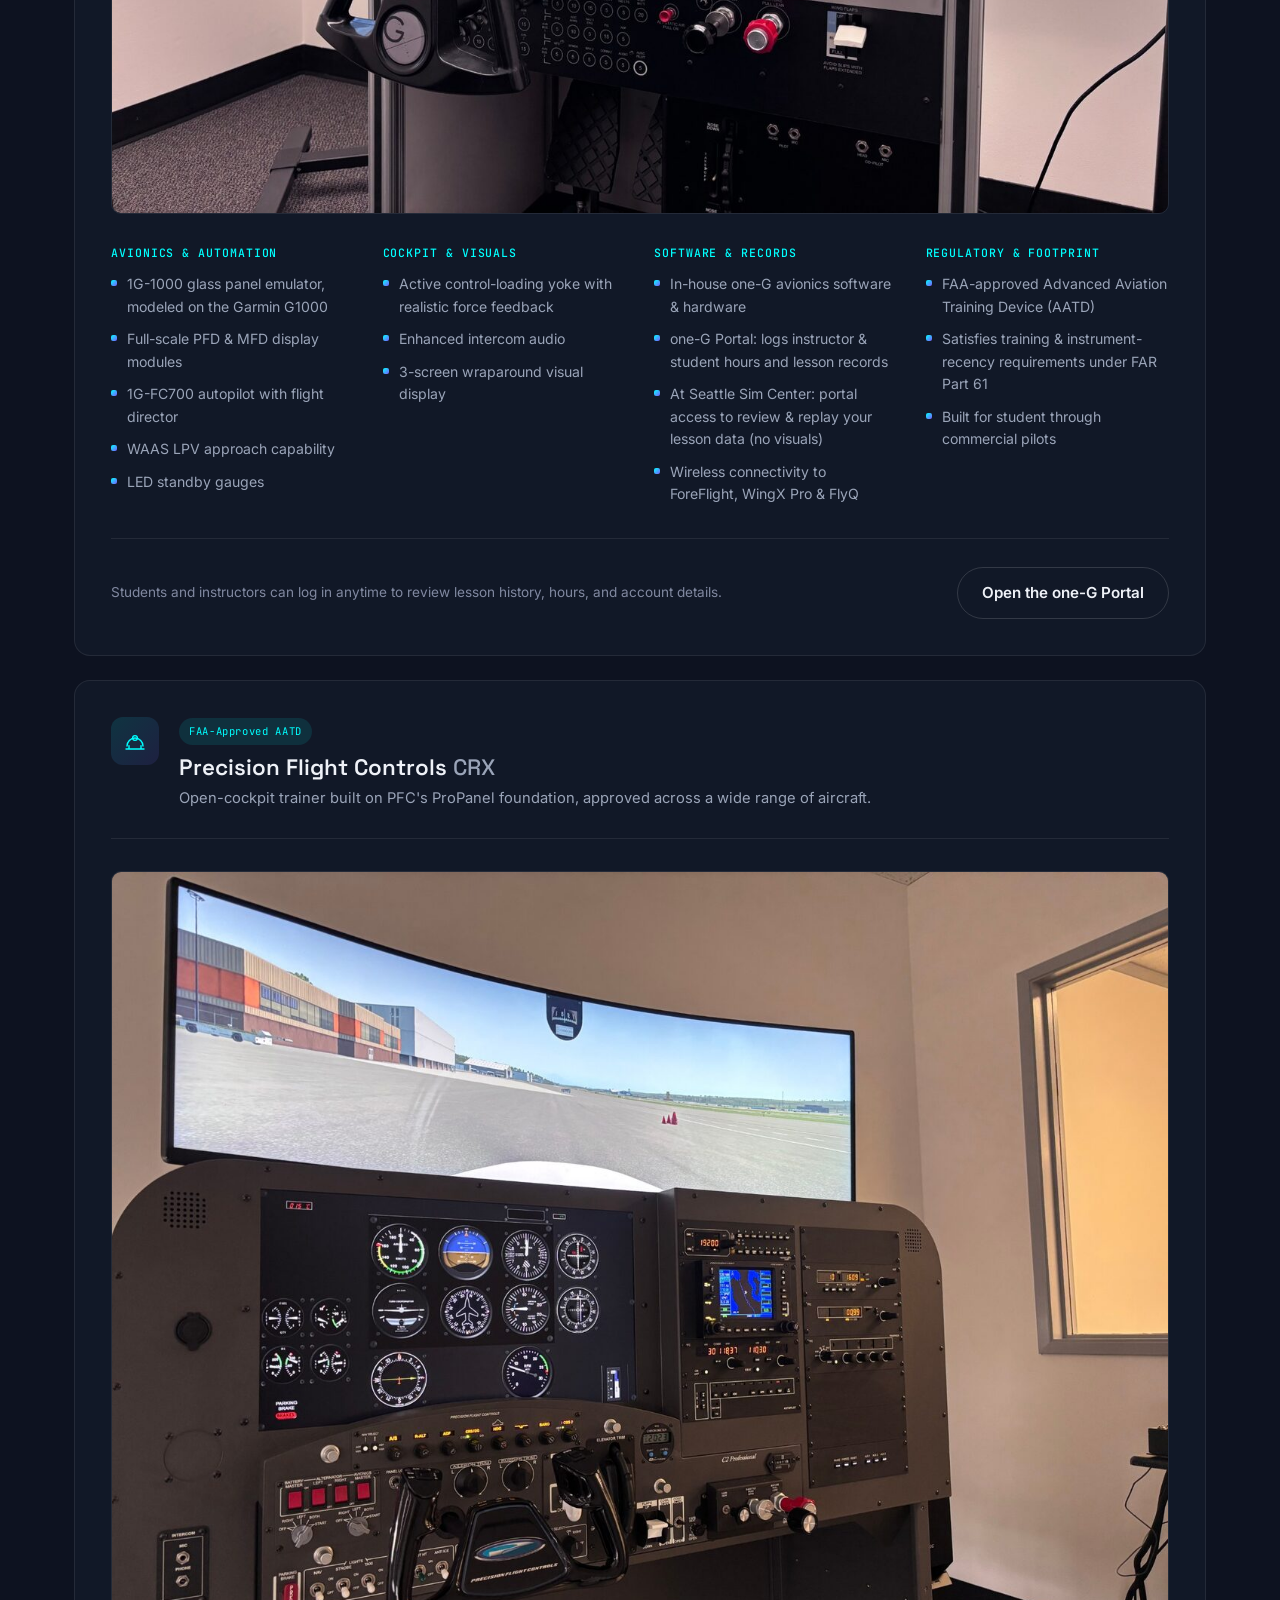
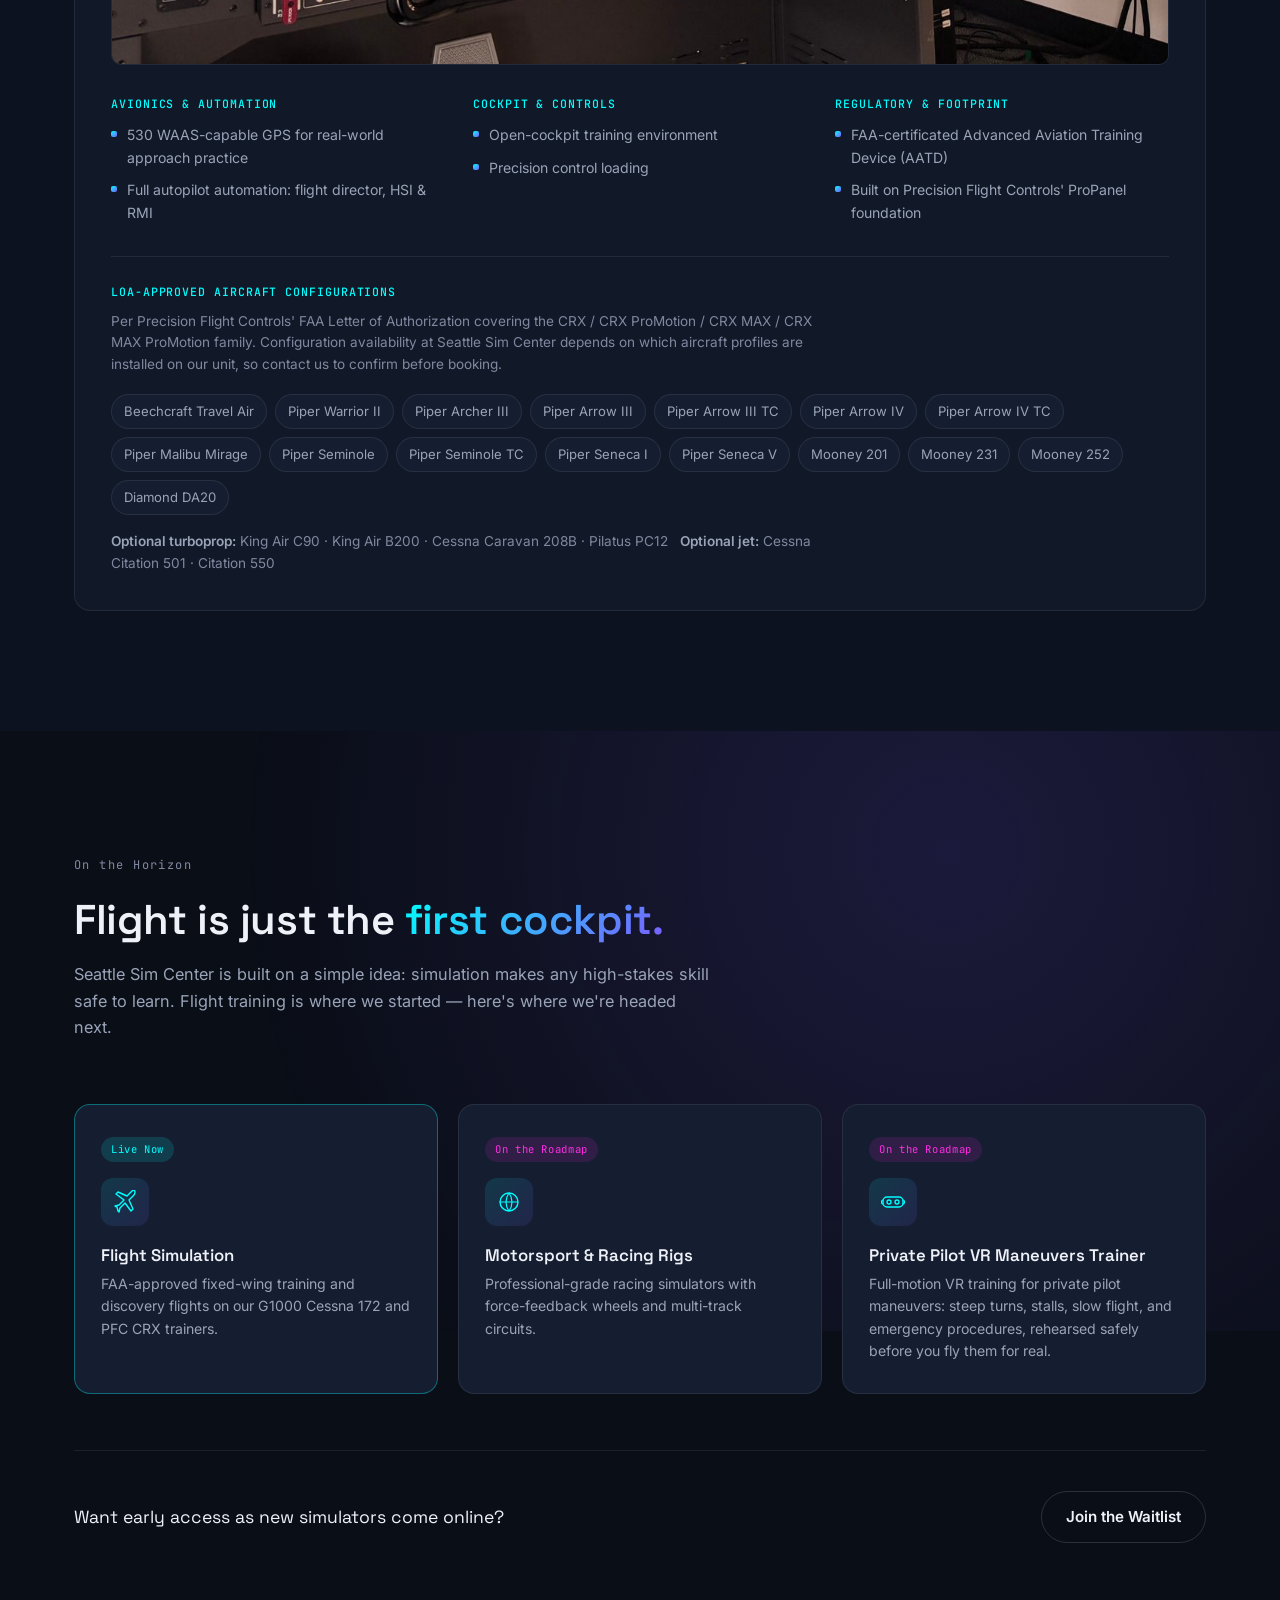
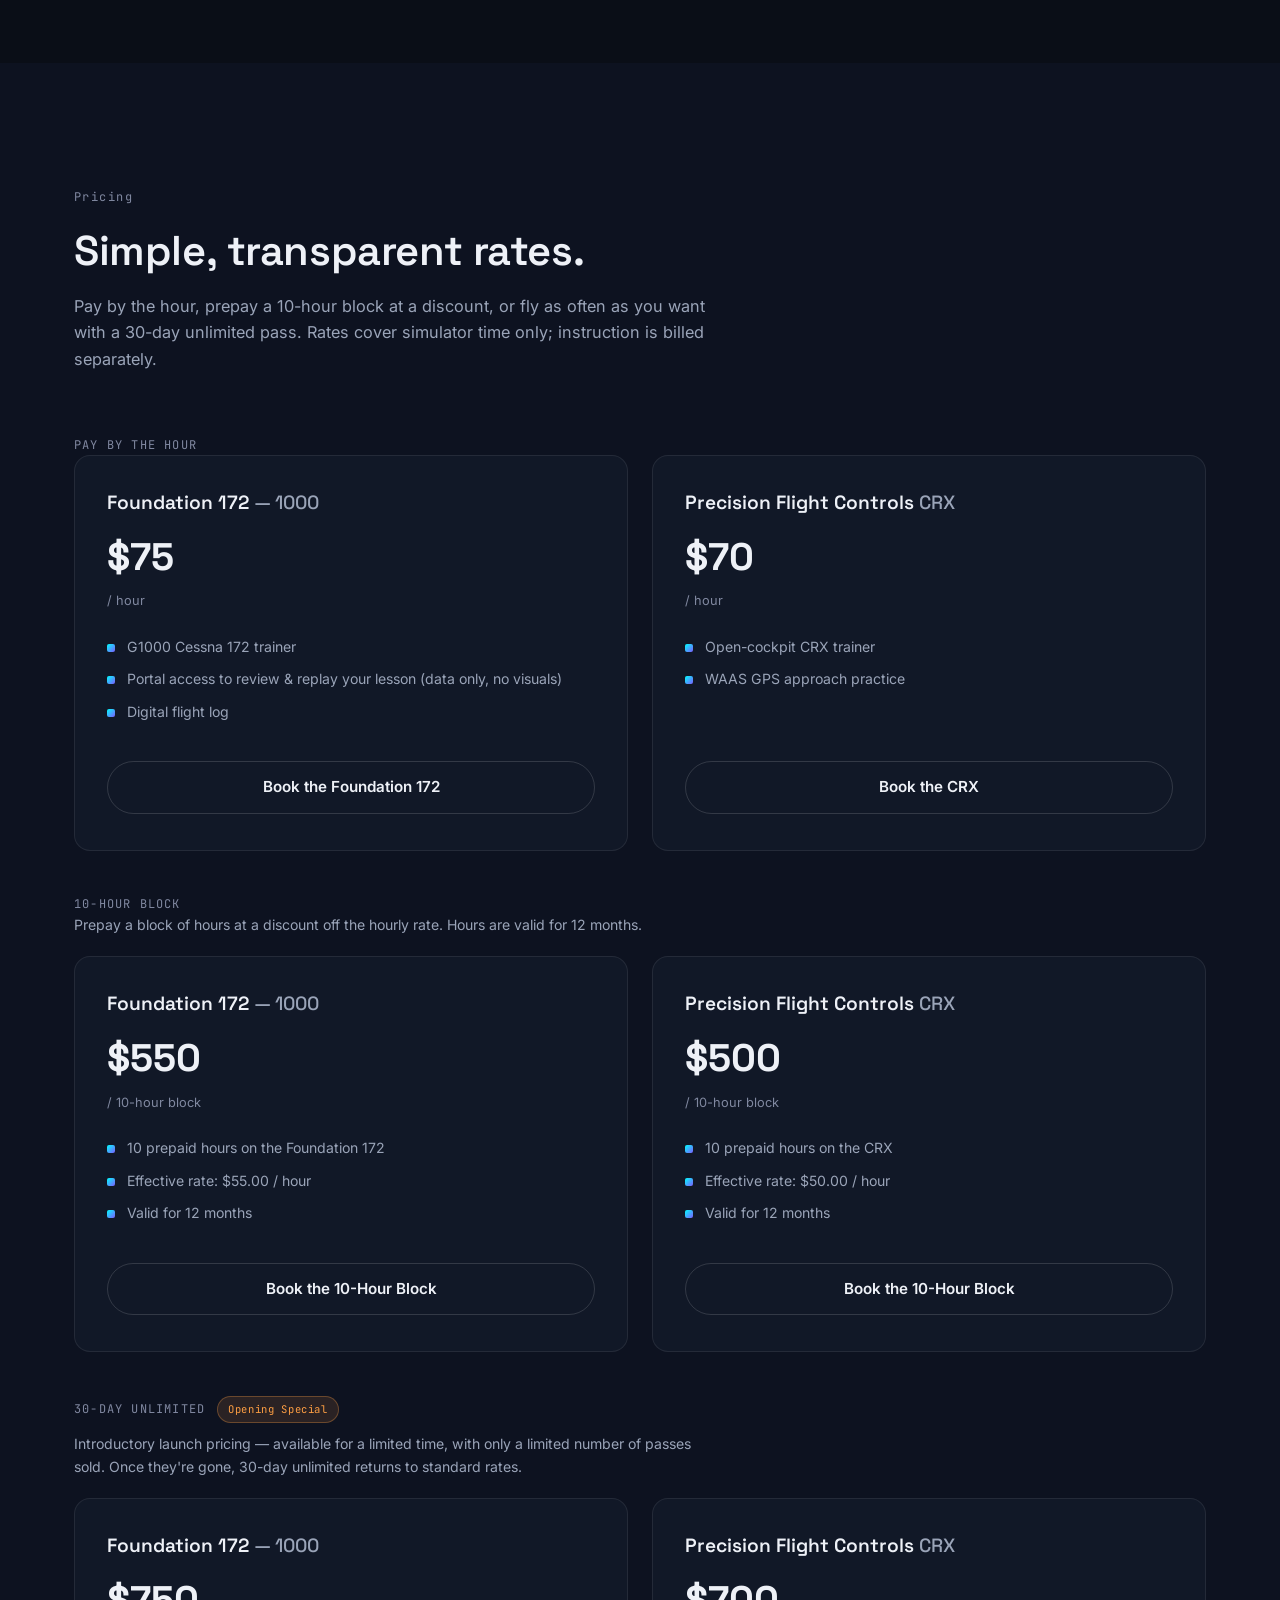
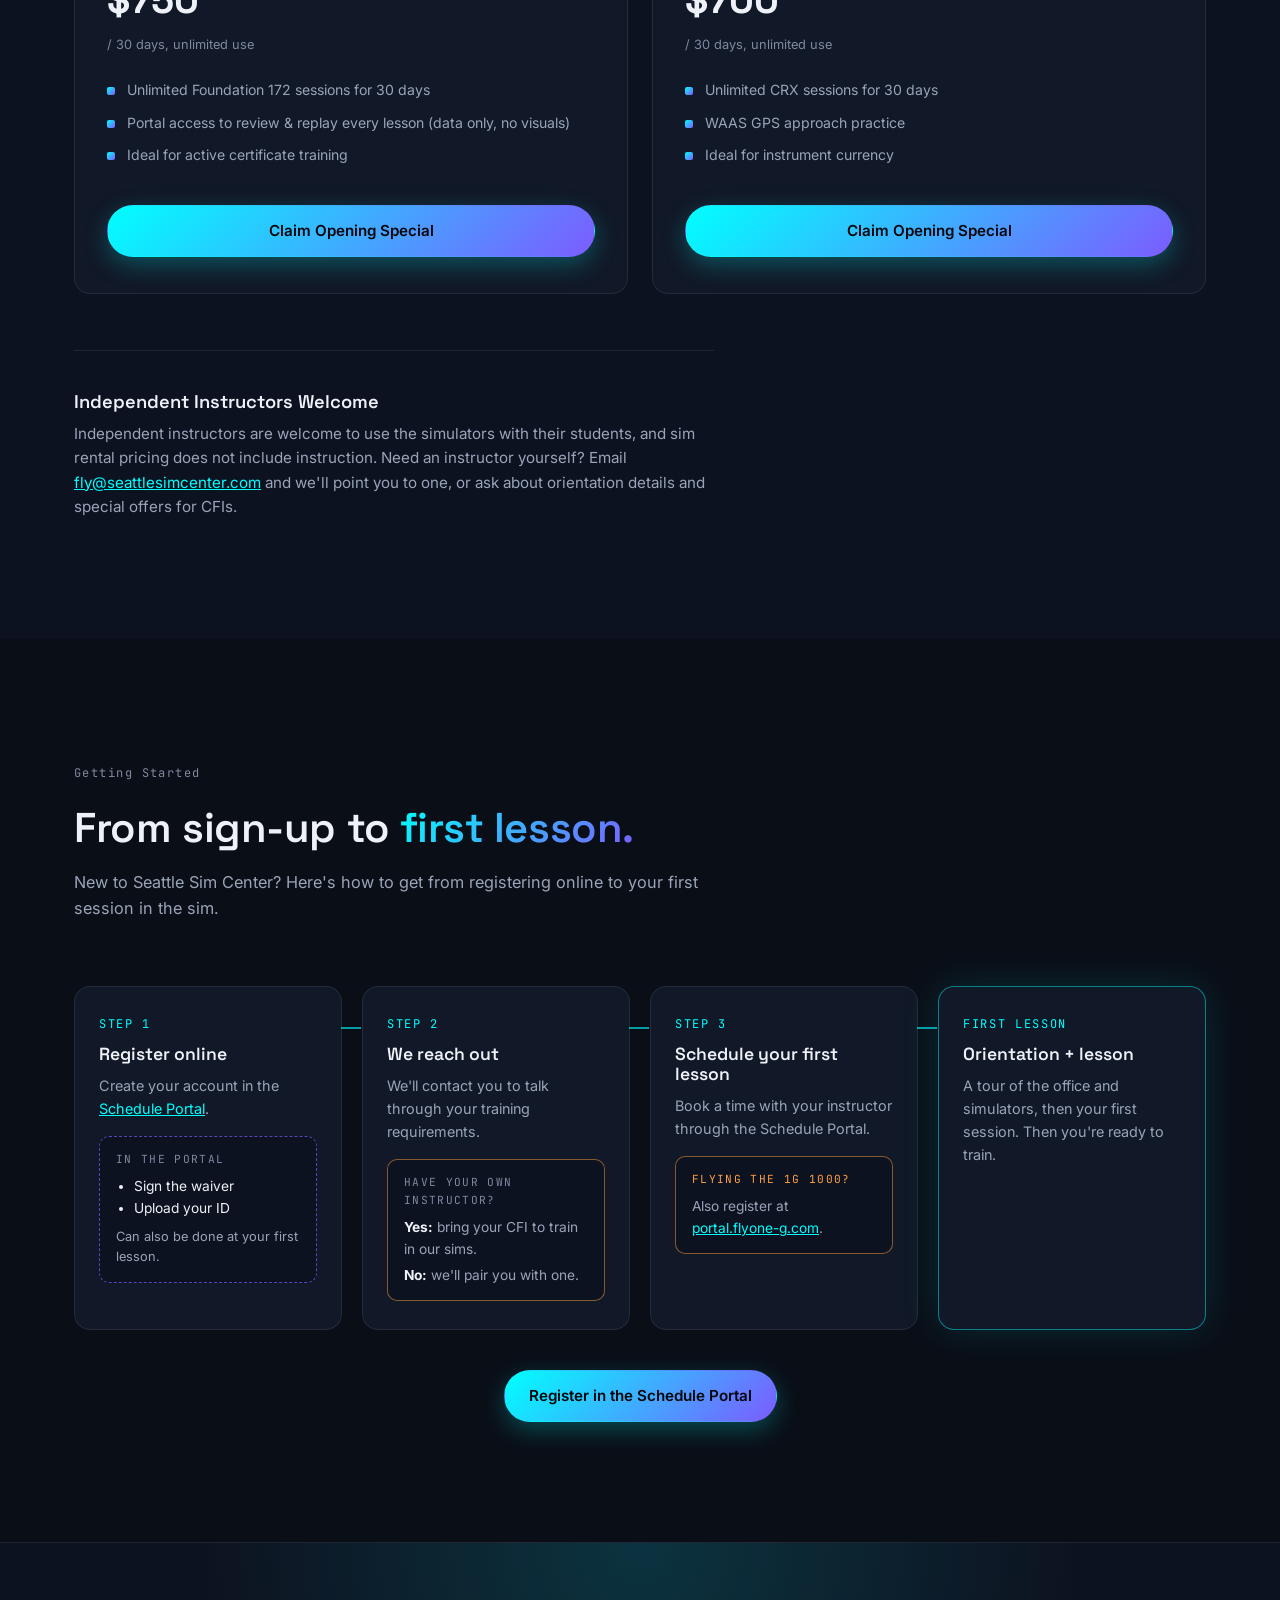
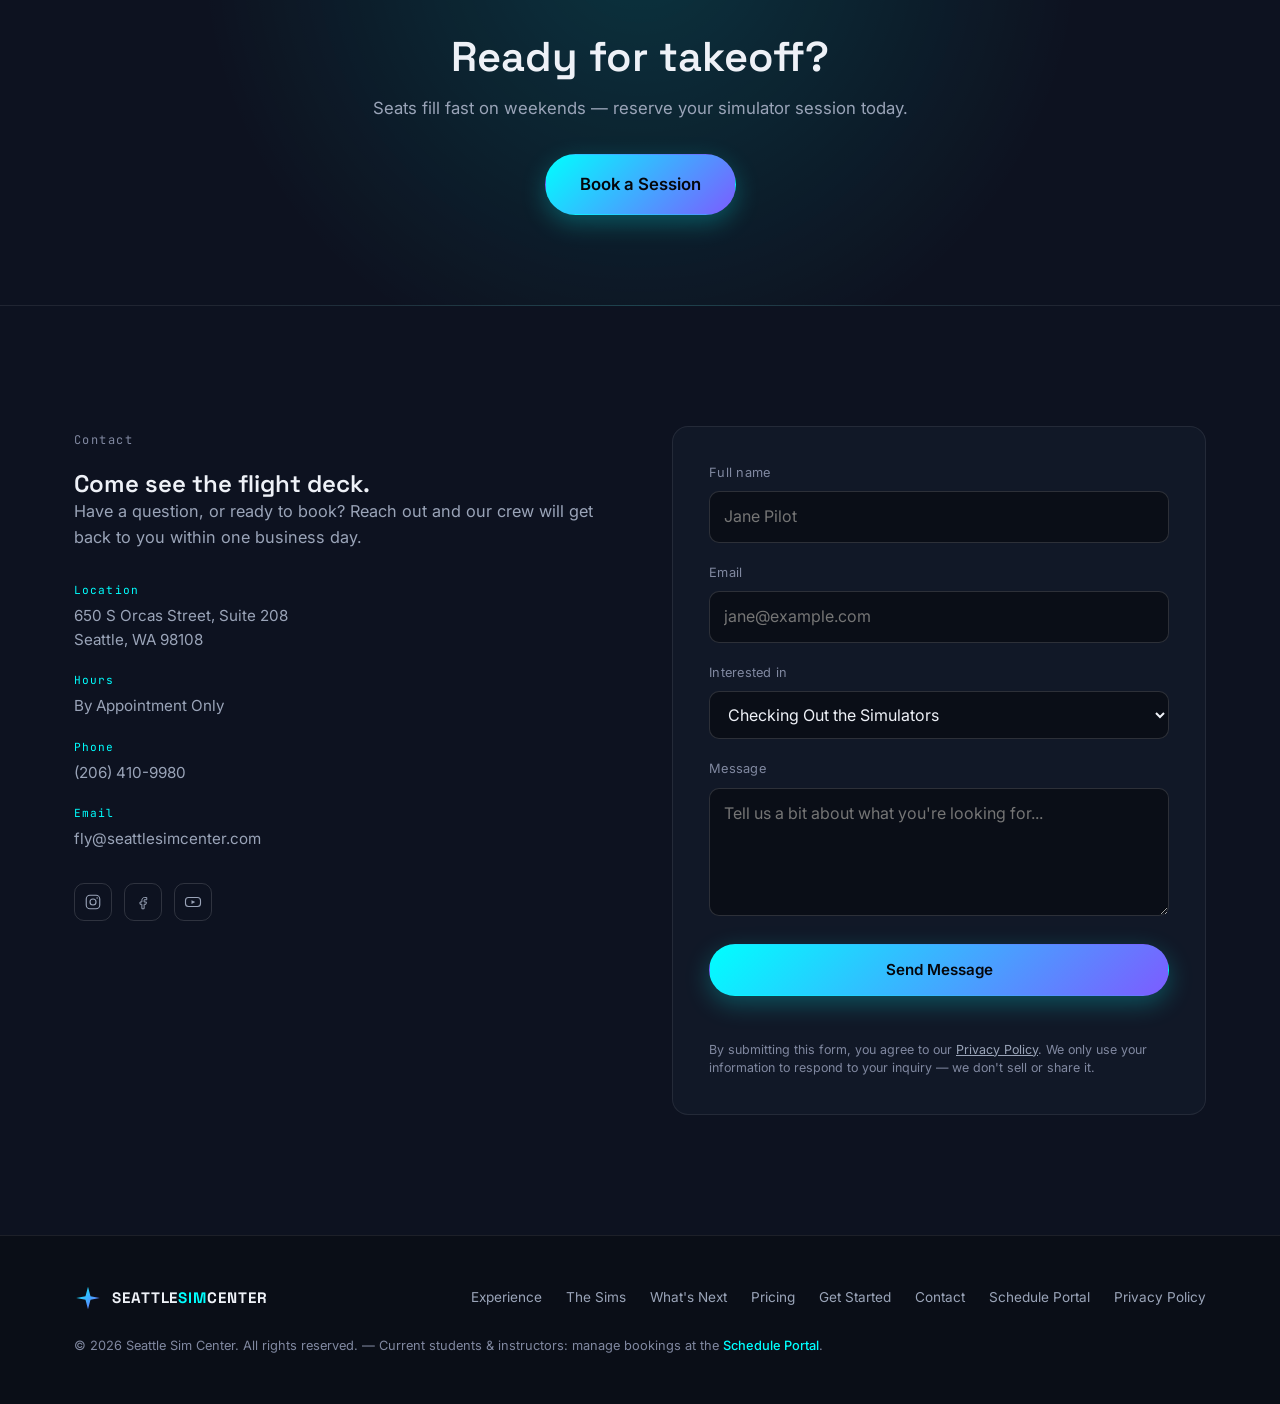
==== commit f8ca2705: "Flag Live ATC via PilotEdge as coming in 2027 Append "Coming 2027" everywhere PilotEdge/Live ATC is " ====
--- a/index.html
+++ b/index.html
@@ -120,9 +120,9 @@
     <div class="hero-marquee" aria-hidden="true">
       <div class="marquee-track">
         <span>ONE-G FOUNDATION 172</span><span>GARMIN G1000 GLASS</span><span>PFC CRX</span><span>WAAS GPS APPROACHES</span>
-        <span>FAA-APPROVED AATD</span><span>LIVE ATC VIA PILOTEDGE</span><span>REAL-WORLD SCENERY</span>
+        <span>FAA-APPROVED AATD</span><span>LIVE ATC VIA PILOTEDGE &middot; COMING 2027</span><span>REAL-WORLD SCENERY</span>
         <span>ONE-G FOUNDATION 172</span><span>GARMIN G1000 GLASS</span><span>PFC CRX</span><span>WAAS GPS APPROACHES</span>
-        <span>FAA-APPROVED AATD</span><span>LIVE ATC VIA PILOTEDGE</span><span>REAL-WORLD SCENERY</span>
+        <span>FAA-APPROVED AATD</span><span>LIVE ATC VIA PILOTEDGE &middot; COMING 2027</span><span>REAL-WORLD SCENERY</span>
       </div>
     </div>
   </section>
@@ -184,7 +184,7 @@
           <div class="card-icon">
             <svg width="24" height="24" viewBox="0 0 24 24" fill="none"><path d="M4 19h16M6 19V9l6-5 6 5v10" stroke="currentColor" stroke-width="1.4" stroke-linejoin="round"/></svg>
           </div>
-          <h3>Live ATC via PilotEdge</h3>
+          <h3>Live ATC via PilotEdge (Coming 2027)</h3>
           <p>Real human controllers on frequency: departure, approach, and tower, exactly like flying in the real airspace.</p>
         </div>
         <div class="experience-card reveal">
